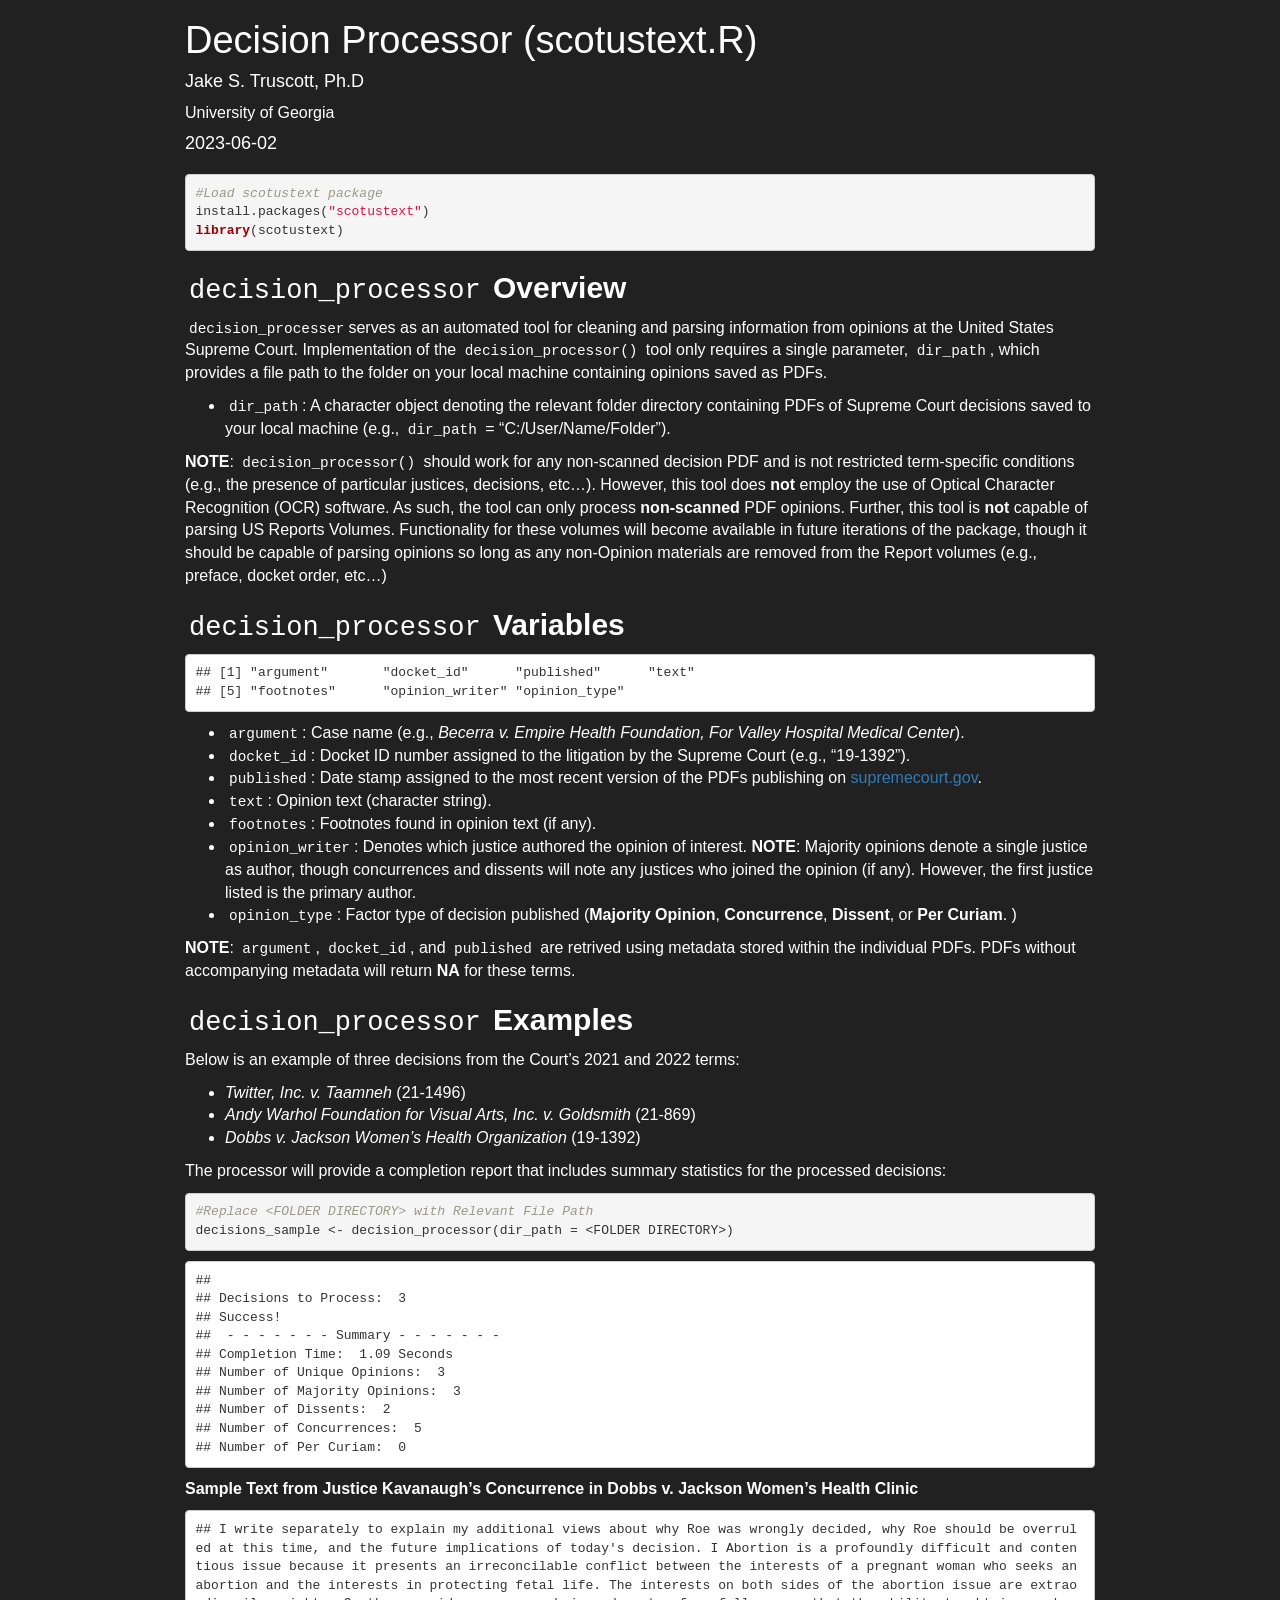
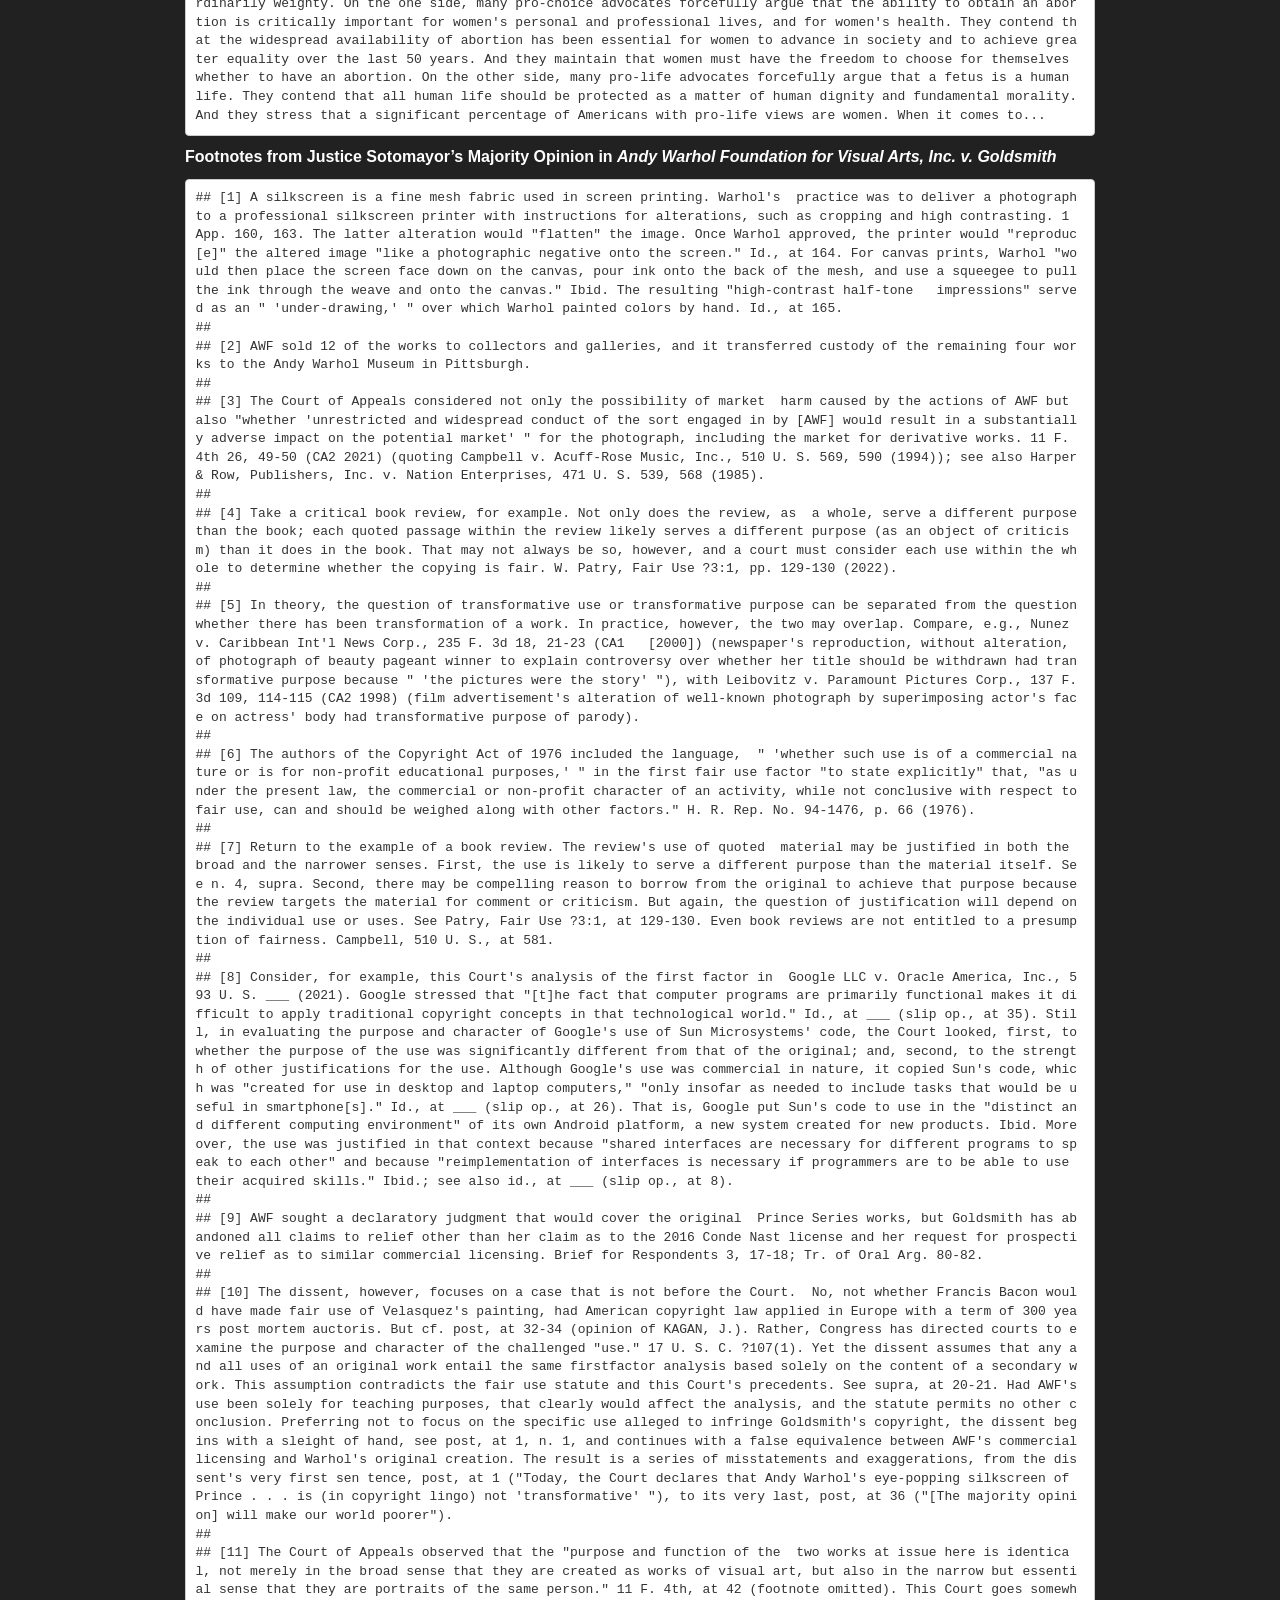
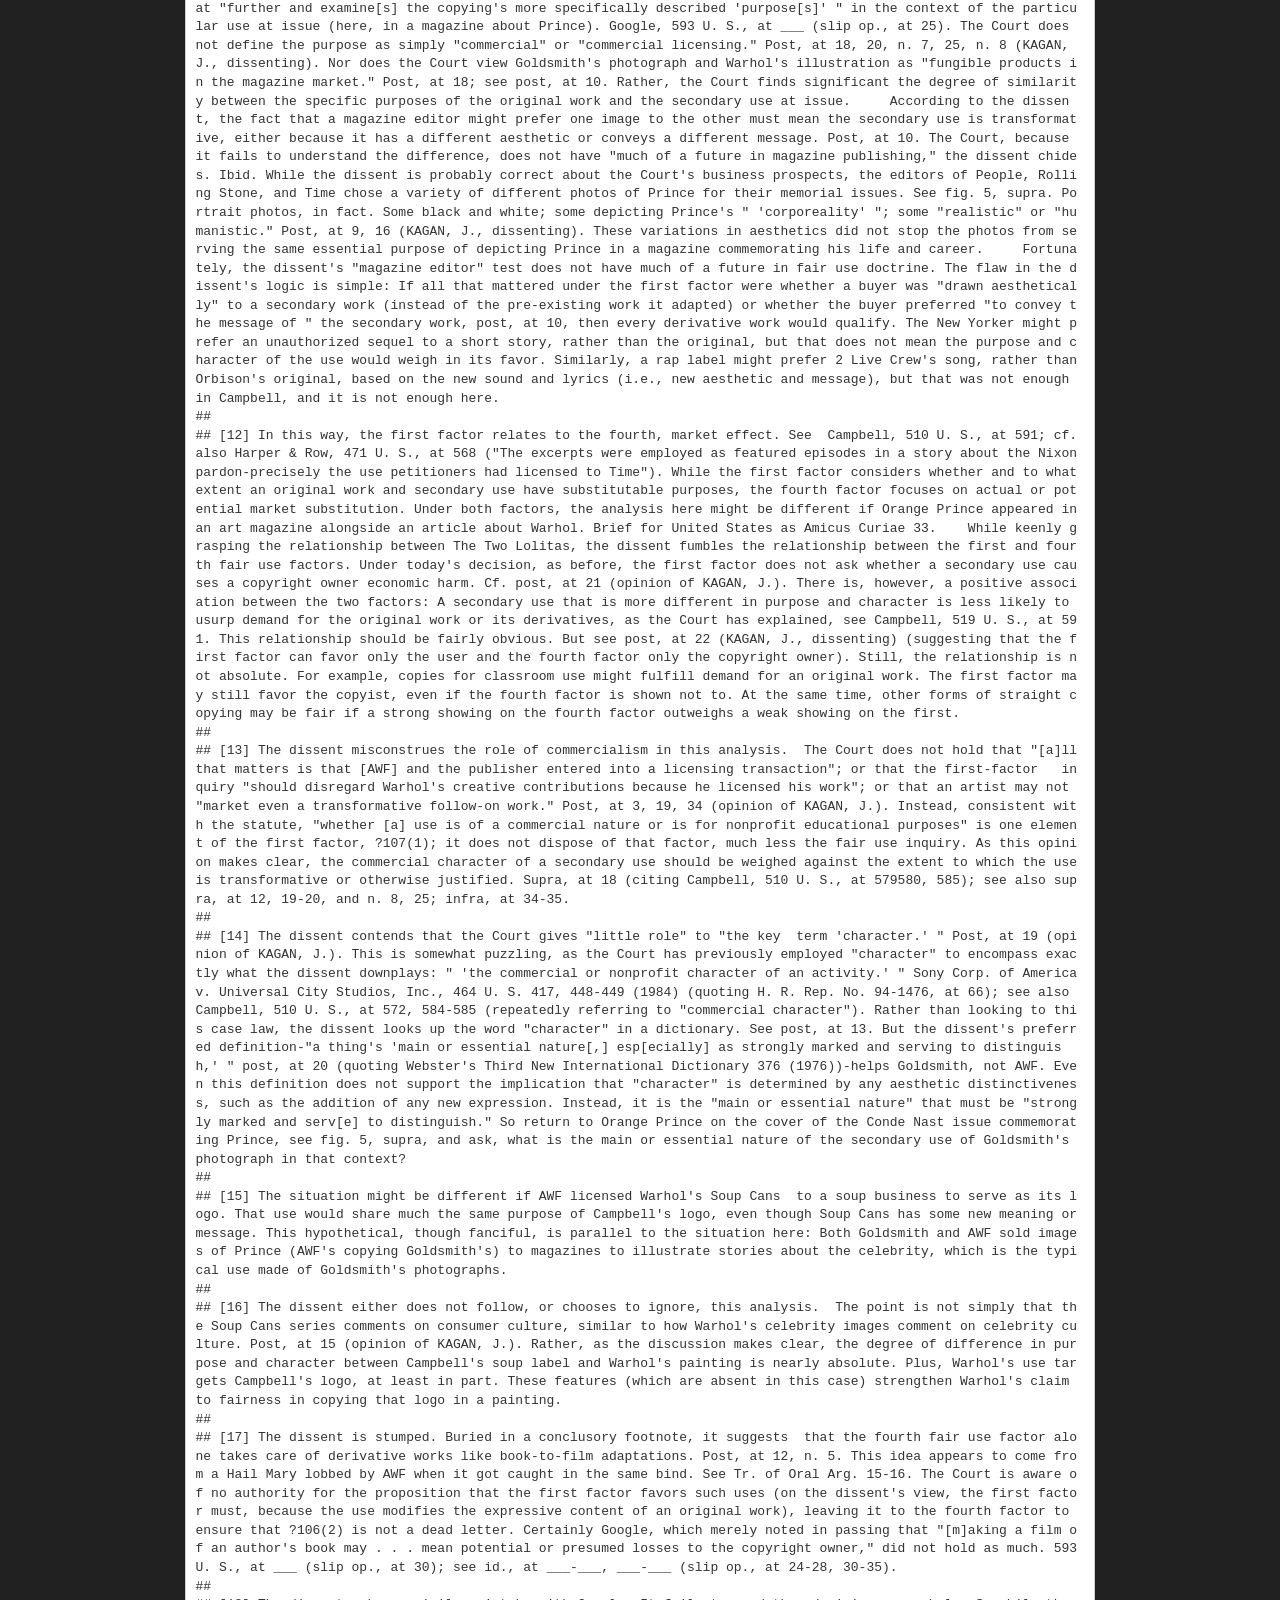
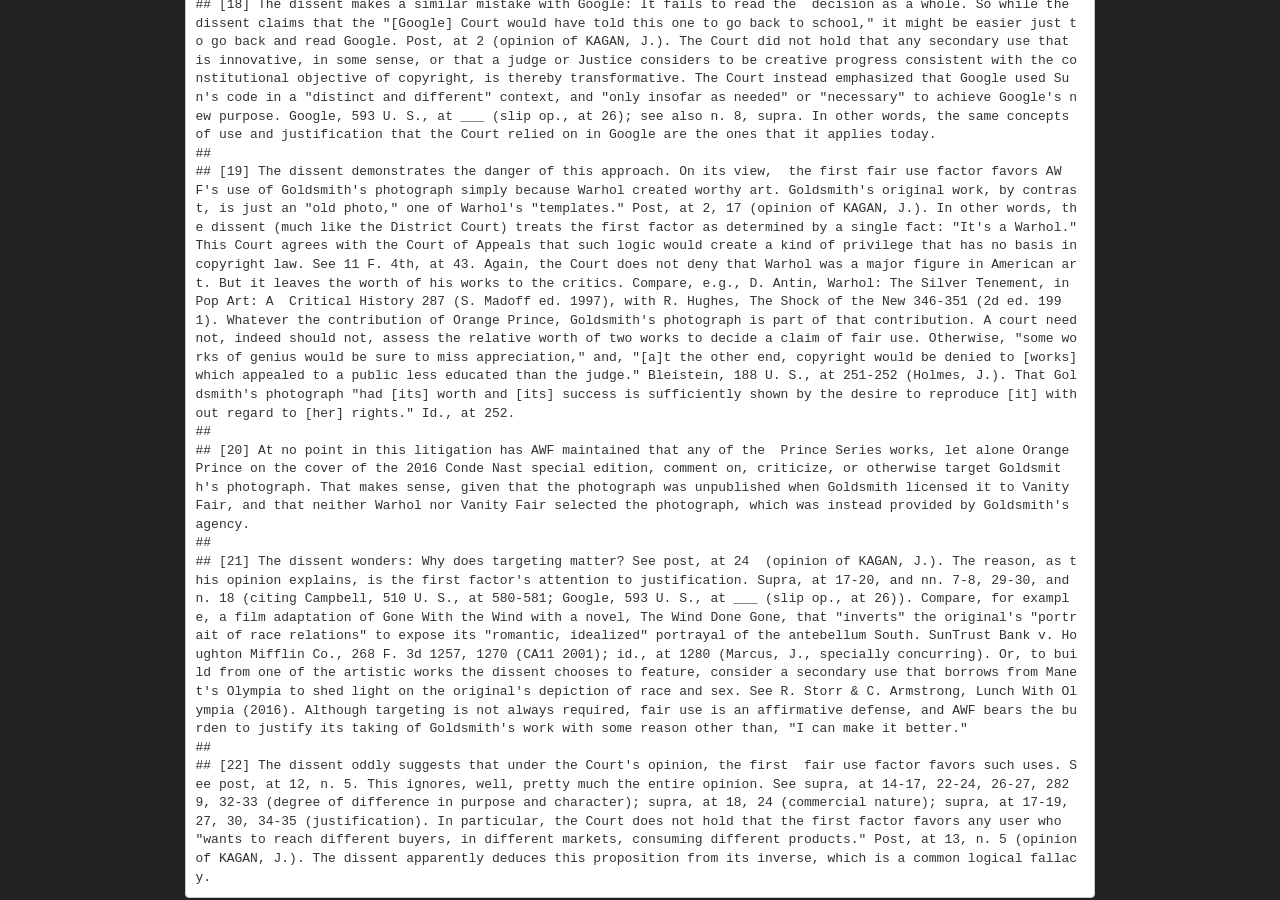
==== docs/decision_parser.html @ 19cf8288 "Updating Pages" ====
<!DOCTYPE html>

<html>

<head>

<meta charset="utf-8" />
<meta name="generator" content="pandoc" />
<meta http-equiv="X-UA-Compatible" content="IE=EDGE" />



<meta name="date" content="2023-06-02" />

<title>Decision Processor (scotustext.R)</title>

<script>// Pandoc 2.9 adds attributes on both header and div. We remove the former (to
// be compatible with the behavior of Pandoc < 2.8).
document.addEventListener('DOMContentLoaded', function(e) {
  var hs = document.querySelectorAll("div.section[class*='level'] > :first-child");
  var i, h, a;
  for (i = 0; i < hs.length; i++) {
    h = hs[i];
    if (!/^h[1-6]$/i.test(h.tagName)) continue;  // it should be a header h1-h6
    a = h.attributes;
    while (a.length > 0) h.removeAttribute(a[0].name);
  }
});
</script>
<script>/*! jQuery v3.6.0 | (c) OpenJS Foundation and other contributors | jquery.org/license */
!function(e,t){"use strict";"object"==typeof module&&"object"==typeof module.exports?module.exports=e.document?t(e,!0):function(e){if(!e.document)throw new Error("jQuery requires a window with a document");return t(e)}:t(e)}("undefined"!=typeof window?window:this,function(C,e){"use strict";var t=[],r=Object.getPrototypeOf,s=t.slice,g=t.flat?function(e){return t.flat.call(e)}:function(e){return t.concat.apply([],e)},u=t.push,i=t.indexOf,n={},o=n.toString,v=n.hasOwnProperty,a=v.toString,l=a.call(Object),y={},m=function(e){return"function"==typeof e&&"number"!=typeof e.nodeType&&"function"!=typeof e.item},x=function(e){return null!=e&&e===e.window},E=C.document,c={type:!0,src:!0,nonce:!0,noModule:!0};function b(e,t,n){var r,i,o=(n=n||E).createElement("script");if(o.text=e,t)for(r in c)(i=t[r]||t.getAttribute&&t.getAttribute(r))&&o.setAttribute(r,i);n.head.appendChild(o).parentNode.removeChild(o)}function w(e){return null==e?e+"":"object"==typeof e||"function"==typeof e?n[o.call(e)]||"object":typeof e}var f="3.6.0",S=function(e,t){return new S.fn.init(e,t)};function p(e){var t=!!e&&"length"in e&&e.length,n=w(e);return!m(e)&&!x(e)&&("array"===n||0===t||"number"==typeof t&&0<t&&t-1 in e)}S.fn=S.prototype={jquery:f,constructor:S,length:0,toArray:function(){return s.call(this)},get:function(e){return null==e?s.call(this):e<0?this[e+this.length]:this[e]},pushStack:function(e){var t=S.merge(this.constructor(),e);return t.prevObject=this,t},each:function(e){return S.each(this,e)},map:function(n){return this.pushStack(S.map(this,function(e,t){return n.call(e,t,e)}))},slice:function(){return this.pushStack(s.apply(this,arguments))},first:function(){return this.eq(0)},last:function(){return this.eq(-1)},even:function(){return this.pushStack(S.grep(this,function(e,t){return(t+1)%2}))},odd:function(){return this.pushStack(S.grep(this,function(e,t){return t%2}))},eq:function(e){var t=this.length,n=+e+(e<0?t:0);return this.pushStack(0<=n&&n<t?[this[n]]:[])},end:function(){return this.prevObject||this.constructor()},push:u,sort:t.sort,splice:t.splice},S.extend=S.fn.extend=function(){var e,t,n,r,i,o,a=arguments[0]||{},s=1,u=arguments.length,l=!1;for("boolean"==typeof a&&(l=a,a=arguments[s]||{},s++),"object"==typeof a||m(a)||(a={}),s===u&&(a=this,s--);s<u;s++)if(null!=(e=arguments[s]))for(t in e)r=e[t],"__proto__"!==t&&a!==r&&(l&&r&&(S.isPlainObject(r)||(i=Array.isArray(r)))?(n=a[t],o=i&&!Array.isArray(n)?[]:i||S.isPlainObject(n)?n:{},i=!1,a[t]=S.extend(l,o,r)):void 0!==r&&(a[t]=r));return a},S.extend({expando:"jQuery"+(f+Math.random()).replace(/\D/g,""),isReady:!0,error:function(e){throw new Error(e)},noop:function(){},isPlainObject:function(e){var t,n;return!(!e||"[object Object]"!==o.call(e))&&(!(t=r(e))||"function"==typeof(n=v.call(t,"constructor")&&t.constructor)&&a.call(n)===l)},isEmptyObject:function(e){var t;for(t in e)return!1;return!0},globalEval:function(e,t,n){b(e,{nonce:t&&t.nonce},n)},each:function(e,t){var n,r=0;if(p(e)){for(n=e.length;r<n;r++)if(!1===t.call(e[r],r,e[r]))break}else for(r in e)if(!1===t.call(e[r],r,e[r]))break;return e},makeArray:function(e,t){var n=t||[];return null!=e&&(p(Object(e))?S.merge(n,"string"==typeof e?[e]:e):u.call(n,e)),n},inArray:function(e,t,n){return null==t?-1:i.call(t,e,n)},merge:function(e,t){for(var n=+t.length,r=0,i=e.length;r<n;r++)e[i++]=t[r];return e.length=i,e},grep:function(e,t,n){for(var r=[],i=0,o=e.length,a=!n;i<o;i++)!t(e[i],i)!==a&&r.push(e[i]);return r},map:function(e,t,n){var r,i,o=0,a=[];if(p(e))for(r=e.length;o<r;o++)null!=(i=t(e[o],o,n))&&a.push(i);else for(o in e)null!=(i=t(e[o],o,n))&&a.push(i);return g(a)},guid:1,support:y}),"function"==typeof Symbol&&(S.fn[Symbol.iterator]=t[Symbol.iterator]),S.each("Boolean Number String Function Array Date RegExp Object Error Symbol".split(" "),function(e,t){n["[object "+t+"]"]=t.toLowerCase()});var d=function(n){var e,d,b,o,i,h,f,g,w,u,l,T,C,a,E,v,s,c,y,S="sizzle"+1*new Date,p=n.document,k=0,r=0,m=ue(),x=ue(),A=ue(),N=ue(),j=function(e,t){return e===t&&(l=!0),0},D={}.hasOwnProperty,t=[],q=t.pop,L=t.push,H=t.push,O=t.slice,P=function(e,t){for(var n=0,r=e.length;n<r;n++)if(e[n]===t)return n;return-1},R="checked|selected|async|autofocus|autoplay|controls|defer|disabled|hidden|ismap|loop|multiple|open|readonly|required|scoped",M="[\\x20\\t\\r\\n\\f]",I="(?:\\\\[\\da-fA-F]{1,6}"+M+"?|\\\\[^\\r\\n\\f]|[\\w-]|[^\0-\\x7f])+",W="\\["+M+"*("+I+")(?:"+M+"*([*^$|!~]?=)"+M+"*(?:'((?:\\\\.|[^\\\\'])*)'|\"((?:\\\\.|[^\\\\\"])*)\"|("+I+"))|)"+M+"*\\]",F=":("+I+")(?:\\((('((?:\\\\.|[^\\\\'])*)'|\"((?:\\\\.|[^\\\\\"])*)\")|((?:\\\\.|[^\\\\()[\\]]|"+W+")*)|.*)\\)|)",B=new RegExp(M+"+","g"),$=new RegExp("^"+M+"+|((?:^|[^\\\\])(?:\\\\.)*)"+M+"+$","g"),_=new RegExp("^"+M+"*,"+M+"*"),z=new RegExp("^"+M+"*([>+~]|"+M+")"+M+"*"),U=new RegExp(M+"|>"),X=new RegExp(F),V=new RegExp("^"+I+"$"),G={ID:new RegExp("^#("+I+")"),CLASS:new RegExp("^\\.("+I+")"),TAG:new RegExp("^("+I+"|[*])"),ATTR:new RegExp("^"+W),PSEUDO:new RegExp("^"+F),CHILD:new RegExp("^:(only|first|last|nth|nth-last)-(child|of-type)(?:\\("+M+"*(even|odd|(([+-]|)(\\d*)n|)"+M+"*(?:([+-]|)"+M+"*(\\d+)|))"+M+"*\\)|)","i"),bool:new RegExp("^(?:"+R+")$","i"),needsContext:new RegExp("^"+M+"*[>+~]|:(even|odd|eq|gt|lt|nth|first|last)(?:\\("+M+"*((?:-\\d)?\\d*)"+M+"*\\)|)(?=[^-]|$)","i")},Y=/HTML$/i,Q=/^(?:input|select|textarea|button)$/i,J=/^h\d$/i,K=/^[^{]+\{\s*\[native \w/,Z=/^(?:#([\w-]+)|(\w+)|\.([\w-]+))$/,ee=/[+~]/,te=new RegExp("\\\\[\\da-fA-F]{1,6}"+M+"?|\\\\([^\\r\\n\\f])","g"),ne=function(e,t){var n="0x"+e.slice(1)-65536;return t||(n<0?String.fromCharCode(n+65536):String.fromCharCode(n>>10|55296,1023&n|56320))},re=/([\0-\x1f\x7f]|^-?\d)|^-$|[^\0-\x1f\x7f-\uFFFF\w-]/g,ie=function(e,t){return t?"\0"===e?"\ufffd":e.slice(0,-1)+"\\"+e.charCodeAt(e.length-1).toString(16)+" ":"\\"+e},oe=function(){T()},ae=be(function(e){return!0===e.disabled&&"fieldset"===e.nodeName.toLowerCase()},{dir:"parentNode",next:"legend"});try{H.apply(t=O.call(p.childNodes),p.childNodes),t[p.childNodes.length].nodeType}catch(e){H={apply:t.length?function(e,t){L.apply(e,O.call(t))}:function(e,t){var n=e.length,r=0;while(e[n++]=t[r++]);e.length=n-1}}}function se(t,e,n,r){var i,o,a,s,u,l,c,f=e&&e.ownerDocument,p=e?e.nodeType:9;if(n=n||[],"string"!=typeof t||!t||1!==p&&9!==p&&11!==p)return n;if(!r&&(T(e),e=e||C,E)){if(11!==p&&(u=Z.exec(t)))if(i=u[1]){if(9===p){if(!(a=e.getElementById(i)))return n;if(a.id===i)return n.push(a),n}else if(f&&(a=f.getElementById(i))&&y(e,a)&&a.id===i)return n.push(a),n}else{if(u[2])return H.apply(n,e.getElementsByTagName(t)),n;if((i=u[3])&&d.getElementsByClassName&&e.getElementsByClassName)return H.apply(n,e.getElementsByClassName(i)),n}if(d.qsa&&!N[t+" "]&&(!v||!v.test(t))&&(1!==p||"object"!==e.nodeName.toLowerCase())){if(c=t,f=e,1===p&&(U.test(t)||z.test(t))){(f=ee.test(t)&&ye(e.parentNode)||e)===e&&d.scope||((s=e.getAttribute("id"))?s=s.replace(re,ie):e.setAttribute("id",s=S)),o=(l=h(t)).length;while(o--)l[o]=(s?"#"+s:":scope")+" "+xe(l[o]);c=l.join(",")}try{return H.apply(n,f.querySelectorAll(c)),n}catch(e){N(t,!0)}finally{s===S&&e.removeAttribute("id")}}}return g(t.replace($,"$1"),e,n,r)}function ue(){var r=[];return function e(t,n){return r.push(t+" ")>b.cacheLength&&delete e[r.shift()],e[t+" "]=n}}function le(e){return e[S]=!0,e}function ce(e){var t=C.createElement("fieldset");try{return!!e(t)}catch(e){return!1}finally{t.parentNode&&t.parentNode.removeChild(t),t=null}}function fe(e,t){var n=e.split("|"),r=n.length;while(r--)b.attrHandle[n[r]]=t}function pe(e,t){var n=t&&e,r=n&&1===e.nodeType&&1===t.nodeType&&e.sourceIndex-t.sourceIndex;if(r)return r;if(n)while(n=n.nextSibling)if(n===t)return-1;return e?1:-1}function de(t){return function(e){return"input"===e.nodeName.toLowerCase()&&e.type===t}}function he(n){return function(e){var t=e.nodeName.toLowerCase();return("input"===t||"button"===t)&&e.type===n}}function ge(t){return function(e){return"form"in e?e.parentNode&&!1===e.disabled?"label"in e?"label"in e.parentNode?e.parentNode.disabled===t:e.disabled===t:e.isDisabled===t||e.isDisabled!==!t&&ae(e)===t:e.disabled===t:"label"in e&&e.disabled===t}}function ve(a){return le(function(o){return o=+o,le(function(e,t){var n,r=a([],e.length,o),i=r.length;while(i--)e[n=r[i]]&&(e[n]=!(t[n]=e[n]))})})}function ye(e){return e&&"undefined"!=typeof e.getElementsByTagName&&e}for(e in d=se.support={},i=se.isXML=function(e){var t=e&&e.namespaceURI,n=e&&(e.ownerDocument||e).documentElement;return!Y.test(t||n&&n.nodeName||"HTML")},T=se.setDocument=function(e){var t,n,r=e?e.ownerDocument||e:p;return r!=C&&9===r.nodeType&&r.documentElement&&(a=(C=r).documentElement,E=!i(C),p!=C&&(n=C.defaultView)&&n.top!==n&&(n.addEventListener?n.addEventListener("unload",oe,!1):n.attachEvent&&n.attachEvent("onunload",oe)),d.scope=ce(function(e){return a.appendChild(e).appendChild(C.createElement("div")),"undefined"!=typeof e.querySelectorAll&&!e.querySelectorAll(":scope fieldset div").length}),d.attributes=ce(function(e){return e.className="i",!e.getAttribute("className")}),d.getElementsByTagName=ce(function(e){return e.appendChild(C.createComment("")),!e.getElementsByTagName("*").length}),d.getElementsByClassName=K.test(C.getElementsByClassName),d.getById=ce(function(e){return a.appendChild(e).id=S,!C.getElementsByName||!C.getElementsByName(S).length}),d.getById?(b.filter.ID=function(e){var t=e.replace(te,ne);return function(e){return e.getAttribute("id")===t}},b.find.ID=function(e,t){if("undefined"!=typeof t.getElementById&&E){var n=t.getElementById(e);return n?[n]:[]}}):(b.filter.ID=function(e){var n=e.replace(te,ne);return function(e){var t="undefined"!=typeof e.getAttributeNode&&e.getAttributeNode("id");return t&&t.value===n}},b.find.ID=function(e,t){if("undefined"!=typeof t.getElementById&&E){var n,r,i,o=t.getElementById(e);if(o){if((n=o.getAttributeNode("id"))&&n.value===e)return[o];i=t.getElementsByName(e),r=0;while(o=i[r++])if((n=o.getAttributeNode("id"))&&n.value===e)return[o]}return[]}}),b.find.TAG=d.getElementsByTagName?function(e,t){return"undefined"!=typeof t.getElementsByTagName?t.getElementsByTagName(e):d.qsa?t.querySelectorAll(e):void 0}:function(e,t){var n,r=[],i=0,o=t.getElementsByTagName(e);if("*"===e){while(n=o[i++])1===n.nodeType&&r.push(n);return r}return o},b.find.CLASS=d.getElementsByClassName&&function(e,t){if("undefined"!=typeof t.getElementsByClassName&&E)return t.getElementsByClassName(e)},s=[],v=[],(d.qsa=K.test(C.querySelectorAll))&&(ce(function(e){var t;a.appendChild(e).innerHTML="<a id='"+S+"'></a><select id='"+S+"-\r\\' msallowcapture=''><option selected=''></option></select>",e.querySelectorAll("[msallowcapture^='']").length&&v.push("[*^$]="+M+"*(?:''|\"\")"),e.querySelectorAll("[selected]").length||v.push("\\["+M+"*(?:value|"+R+")"),e.querySelectorAll("[id~="+S+"-]").length||v.push("~="),(t=C.createElement("input")).setAttribute("name",""),e.appendChild(t),e.querySelectorAll("[name='']").length||v.push("\\["+M+"*name"+M+"*="+M+"*(?:''|\"\")"),e.querySelectorAll(":checked").length||v.push(":checked"),e.querySelectorAll("a#"+S+"+*").length||v.push(".#.+[+~]"),e.querySelectorAll("\\\f"),v.push("[\\r\\n\\f]")}),ce(function(e){e.innerHTML="<a href='' disabled='disabled'></a><select disabled='disabled'><option/></select>";var t=C.createElement("input");t.setAttribute("type","hidden"),e.appendChild(t).setAttribute("name","D"),e.querySelectorAll("[name=d]").length&&v.push("name"+M+"*[*^$|!~]?="),2!==e.querySelectorAll(":enabled").length&&v.push(":enabled",":disabled"),a.appendChild(e).disabled=!0,2!==e.querySelectorAll(":disabled").length&&v.push(":enabled",":disabled"),e.querySelectorAll("*,:x"),v.push(",.*:")})),(d.matchesSelector=K.test(c=a.matches||a.webkitMatchesSelector||a.mozMatchesSelector||a.oMatchesSelector||a.msMatchesSelector))&&ce(function(e){d.disconnectedMatch=c.call(e,"*"),c.call(e,"[s!='']:x"),s.push("!=",F)}),v=v.length&&new RegExp(v.join("|")),s=s.length&&new RegExp(s.join("|")),t=K.test(a.compareDocumentPosition),y=t||K.test(a.contains)?function(e,t){var n=9===e.nodeType?e.documentElement:e,r=t&&t.parentNode;return e===r||!(!r||1!==r.nodeType||!(n.contains?n.contains(r):e.compareDocumentPosition&&16&e.compareDocumentPosition(r)))}:function(e,t){if(t)while(t=t.parentNode)if(t===e)return!0;return!1},j=t?function(e,t){if(e===t)return l=!0,0;var n=!e.compareDocumentPosition-!t.compareDocumentPosition;return n||(1&(n=(e.ownerDocument||e)==(t.ownerDocument||t)?e.compareDocumentPosition(t):1)||!d.sortDetached&&t.compareDocumentPosition(e)===n?e==C||e.ownerDocument==p&&y(p,e)?-1:t==C||t.ownerDocument==p&&y(p,t)?1:u?P(u,e)-P(u,t):0:4&n?-1:1)}:function(e,t){if(e===t)return l=!0,0;var n,r=0,i=e.parentNode,o=t.parentNode,a=[e],s=[t];if(!i||!o)return e==C?-1:t==C?1:i?-1:o?1:u?P(u,e)-P(u,t):0;if(i===o)return pe(e,t);n=e;while(n=n.parentNode)a.unshift(n);n=t;while(n=n.parentNode)s.unshift(n);while(a[r]===s[r])r++;return r?pe(a[r],s[r]):a[r]==p?-1:s[r]==p?1:0}),C},se.matches=function(e,t){return se(e,null,null,t)},se.matchesSelector=function(e,t){if(T(e),d.matchesSelector&&E&&!N[t+" "]&&(!s||!s.test(t))&&(!v||!v.test(t)))try{var n=c.call(e,t);if(n||d.disconnectedMatch||e.document&&11!==e.document.nodeType)return n}catch(e){N(t,!0)}return 0<se(t,C,null,[e]).length},se.contains=function(e,t){return(e.ownerDocument||e)!=C&&T(e),y(e,t)},se.attr=function(e,t){(e.ownerDocument||e)!=C&&T(e);var n=b.attrHandle[t.toLowerCase()],r=n&&D.call(b.attrHandle,t.toLowerCase())?n(e,t,!E):void 0;return void 0!==r?r:d.attributes||!E?e.getAttribute(t):(r=e.getAttributeNode(t))&&r.specified?r.value:null},se.escape=function(e){return(e+"").replace(re,ie)},se.error=function(e){throw new Error("Syntax error, unrecognized expression: "+e)},se.uniqueSort=function(e){var t,n=[],r=0,i=0;if(l=!d.detectDuplicates,u=!d.sortStable&&e.slice(0),e.sort(j),l){while(t=e[i++])t===e[i]&&(r=n.push(i));while(r--)e.splice(n[r],1)}return u=null,e},o=se.getText=function(e){var t,n="",r=0,i=e.nodeType;if(i){if(1===i||9===i||11===i){if("string"==typeof e.textContent)return e.textContent;for(e=e.firstChild;e;e=e.nextSibling)n+=o(e)}else if(3===i||4===i)return e.nodeValue}else while(t=e[r++])n+=o(t);return n},(b=se.selectors={cacheLength:50,createPseudo:le,match:G,attrHandle:{},find:{},relative:{">":{dir:"parentNode",first:!0}," ":{dir:"parentNode"},"+":{dir:"previousSibling",first:!0},"~":{dir:"previousSibling"}},preFilter:{ATTR:function(e){return e[1]=e[1].replace(te,ne),e[3]=(e[3]||e[4]||e[5]||"").replace(te,ne),"~="===e[2]&&(e[3]=" "+e[3]+" "),e.slice(0,4)},CHILD:function(e){return e[1]=e[1].toLowerCase(),"nth"===e[1].slice(0,3)?(e[3]||se.error(e[0]),e[4]=+(e[4]?e[5]+(e[6]||1):2*("even"===e[3]||"odd"===e[3])),e[5]=+(e[7]+e[8]||"odd"===e[3])):e[3]&&se.error(e[0]),e},PSEUDO:function(e){var t,n=!e[6]&&e[2];return G.CHILD.test(e[0])?null:(e[3]?e[2]=e[4]||e[5]||"":n&&X.test(n)&&(t=h(n,!0))&&(t=n.indexOf(")",n.length-t)-n.length)&&(e[0]=e[0].slice(0,t),e[2]=n.slice(0,t)),e.slice(0,3))}},filter:{TAG:function(e){var t=e.replace(te,ne).toLowerCase();return"*"===e?function(){return!0}:function(e){return e.nodeName&&e.nodeName.toLowerCase()===t}},CLASS:function(e){var t=m[e+" "];return t||(t=new RegExp("(^|"+M+")"+e+"("+M+"|$)"))&&m(e,function(e){return t.test("string"==typeof e.className&&e.className||"undefined"!=typeof e.getAttribute&&e.getAttribute("class")||"")})},ATTR:function(n,r,i){return function(e){var t=se.attr(e,n);return null==t?"!="===r:!r||(t+="","="===r?t===i:"!="===r?t!==i:"^="===r?i&&0===t.indexOf(i):"*="===r?i&&-1<t.indexOf(i):"$="===r?i&&t.slice(-i.length)===i:"~="===r?-1<(" "+t.replace(B," ")+" ").indexOf(i):"|="===r&&(t===i||t.slice(0,i.length+1)===i+"-"))}},CHILD:function(h,e,t,g,v){var y="nth"!==h.slice(0,3),m="last"!==h.slice(-4),x="of-type"===e;return 1===g&&0===v?function(e){return!!e.parentNode}:function(e,t,n){var r,i,o,a,s,u,l=y!==m?"nextSibling":"previousSibling",c=e.parentNode,f=x&&e.nodeName.toLowerCase(),p=!n&&!x,d=!1;if(c){if(y){while(l){a=e;while(a=a[l])if(x?a.nodeName.toLowerCase()===f:1===a.nodeType)return!1;u=l="only"===h&&!u&&"nextSibling"}return!0}if(u=[m?c.firstChild:c.lastChild],m&&p){d=(s=(r=(i=(o=(a=c)[S]||(a[S]={}))[a.uniqueID]||(o[a.uniqueID]={}))[h]||[])[0]===k&&r[1])&&r[2],a=s&&c.childNodes[s];while(a=++s&&a&&a[l]||(d=s=0)||u.pop())if(1===a.nodeType&&++d&&a===e){i[h]=[k,s,d];break}}else if(p&&(d=s=(r=(i=(o=(a=e)[S]||(a[S]={}))[a.uniqueID]||(o[a.uniqueID]={}))[h]||[])[0]===k&&r[1]),!1===d)while(a=++s&&a&&a[l]||(d=s=0)||u.pop())if((x?a.nodeName.toLowerCase()===f:1===a.nodeType)&&++d&&(p&&((i=(o=a[S]||(a[S]={}))[a.uniqueID]||(o[a.uniqueID]={}))[h]=[k,d]),a===e))break;return(d-=v)===g||d%g==0&&0<=d/g}}},PSEUDO:function(e,o){var t,a=b.pseudos[e]||b.setFilters[e.toLowerCase()]||se.error("unsupported pseudo: "+e);return a[S]?a(o):1<a.length?(t=[e,e,"",o],b.setFilters.hasOwnProperty(e.toLowerCase())?le(function(e,t){var n,r=a(e,o),i=r.length;while(i--)e[n=P(e,r[i])]=!(t[n]=r[i])}):function(e){return a(e,0,t)}):a}},pseudos:{not:le(function(e){var r=[],i=[],s=f(e.replace($,"$1"));return s[S]?le(function(e,t,n,r){var i,o=s(e,null,r,[]),a=e.length;while(a--)(i=o[a])&&(e[a]=!(t[a]=i))}):function(e,t,n){return r[0]=e,s(r,null,n,i),r[0]=null,!i.pop()}}),has:le(function(t){return function(e){return 0<se(t,e).length}}),contains:le(function(t){return t=t.replace(te,ne),function(e){return-1<(e.textContent||o(e)).indexOf(t)}}),lang:le(function(n){return V.test(n||"")||se.error("unsupported lang: "+n),n=n.replace(te,ne).toLowerCase(),function(e){var t;do{if(t=E?e.lang:e.getAttribute("xml:lang")||e.getAttribute("lang"))return(t=t.toLowerCase())===n||0===t.indexOf(n+"-")}while((e=e.parentNode)&&1===e.nodeType);return!1}}),target:function(e){var t=n.location&&n.location.hash;return t&&t.slice(1)===e.id},root:function(e){return e===a},focus:function(e){return e===C.activeElement&&(!C.hasFocus||C.hasFocus())&&!!(e.type||e.href||~e.tabIndex)},enabled:ge(!1),disabled:ge(!0),checked:function(e){var t=e.nodeName.toLowerCase();return"input"===t&&!!e.checked||"option"===t&&!!e.selected},selected:function(e){return e.parentNode&&e.parentNode.selectedIndex,!0===e.selected},empty:function(e){for(e=e.firstChild;e;e=e.nextSibling)if(e.nodeType<6)return!1;return!0},parent:function(e){return!b.pseudos.empty(e)},header:function(e){return J.test(e.nodeName)},input:function(e){return Q.test(e.nodeName)},button:function(e){var t=e.nodeName.toLowerCase();return"input"===t&&"button"===e.type||"button"===t},text:function(e){var t;return"input"===e.nodeName.toLowerCase()&&"text"===e.type&&(null==(t=e.getAttribute("type"))||"text"===t.toLowerCase())},first:ve(function(){return[0]}),last:ve(function(e,t){return[t-1]}),eq:ve(function(e,t,n){return[n<0?n+t:n]}),even:ve(function(e,t){for(var n=0;n<t;n+=2)e.push(n);return e}),odd:ve(function(e,t){for(var n=1;n<t;n+=2)e.push(n);return e}),lt:ve(function(e,t,n){for(var r=n<0?n+t:t<n?t:n;0<=--r;)e.push(r);return e}),gt:ve(function(e,t,n){for(var r=n<0?n+t:n;++r<t;)e.push(r);return e})}}).pseudos.nth=b.pseudos.eq,{radio:!0,checkbox:!0,file:!0,password:!0,image:!0})b.pseudos[e]=de(e);for(e in{submit:!0,reset:!0})b.pseudos[e]=he(e);function me(){}function xe(e){for(var t=0,n=e.length,r="";t<n;t++)r+=e[t].value;return r}function be(s,e,t){var u=e.dir,l=e.next,c=l||u,f=t&&"parentNode"===c,p=r++;return e.first?function(e,t,n){while(e=e[u])if(1===e.nodeType||f)return s(e,t,n);return!1}:function(e,t,n){var r,i,o,a=[k,p];if(n){while(e=e[u])if((1===e.nodeType||f)&&s(e,t,n))return!0}else while(e=e[u])if(1===e.nodeType||f)if(i=(o=e[S]||(e[S]={}))[e.uniqueID]||(o[e.uniqueID]={}),l&&l===e.nodeName.toLowerCase())e=e[u]||e;else{if((r=i[c])&&r[0]===k&&r[1]===p)return a[2]=r[2];if((i[c]=a)[2]=s(e,t,n))return!0}return!1}}function we(i){return 1<i.length?function(e,t,n){var r=i.length;while(r--)if(!i[r](e,t,n))return!1;return!0}:i[0]}function Te(e,t,n,r,i){for(var o,a=[],s=0,u=e.length,l=null!=t;s<u;s++)(o=e[s])&&(n&&!n(o,r,i)||(a.push(o),l&&t.push(s)));return a}function Ce(d,h,g,v,y,e){return v&&!v[S]&&(v=Ce(v)),y&&!y[S]&&(y=Ce(y,e)),le(function(e,t,n,r){var i,o,a,s=[],u=[],l=t.length,c=e||function(e,t,n){for(var r=0,i=t.length;r<i;r++)se(e,t[r],n);return n}(h||"*",n.nodeType?[n]:n,[]),f=!d||!e&&h?c:Te(c,s,d,n,r),p=g?y||(e?d:l||v)?[]:t:f;if(g&&g(f,p,n,r),v){i=Te(p,u),v(i,[],n,r),o=i.length;while(o--)(a=i[o])&&(p[u[o]]=!(f[u[o]]=a))}if(e){if(y||d){if(y){i=[],o=p.length;while(o--)(a=p[o])&&i.push(f[o]=a);y(null,p=[],i,r)}o=p.length;while(o--)(a=p[o])&&-1<(i=y?P(e,a):s[o])&&(e[i]=!(t[i]=a))}}else p=Te(p===t?p.splice(l,p.length):p),y?y(null,t,p,r):H.apply(t,p)})}function Ee(e){for(var i,t,n,r=e.length,o=b.relative[e[0].type],a=o||b.relative[" "],s=o?1:0,u=be(function(e){return e===i},a,!0),l=be(function(e){return-1<P(i,e)},a,!0),c=[function(e,t,n){var r=!o&&(n||t!==w)||((i=t).nodeType?u(e,t,n):l(e,t,n));return i=null,r}];s<r;s++)if(t=b.relative[e[s].type])c=[be(we(c),t)];else{if((t=b.filter[e[s].type].apply(null,e[s].matches))[S]){for(n=++s;n<r;n++)if(b.relative[e[n].type])break;return Ce(1<s&&we(c),1<s&&xe(e.slice(0,s-1).concat({value:" "===e[s-2].type?"*":""})).replace($,"$1"),t,s<n&&Ee(e.slice(s,n)),n<r&&Ee(e=e.slice(n)),n<r&&xe(e))}c.push(t)}return we(c)}return me.prototype=b.filters=b.pseudos,b.setFilters=new me,h=se.tokenize=function(e,t){var n,r,i,o,a,s,u,l=x[e+" "];if(l)return t?0:l.slice(0);a=e,s=[],u=b.preFilter;while(a){for(o in n&&!(r=_.exec(a))||(r&&(a=a.slice(r[0].length)||a),s.push(i=[])),n=!1,(r=z.exec(a))&&(n=r.shift(),i.push({value:n,type:r[0].replace($," ")}),a=a.slice(n.length)),b.filter)!(r=G[o].exec(a))||u[o]&&!(r=u[o](r))||(n=r.shift(),i.push({value:n,type:o,matches:r}),a=a.slice(n.length));if(!n)break}return t?a.length:a?se.error(e):x(e,s).slice(0)},f=se.compile=function(e,t){var n,v,y,m,x,r,i=[],o=[],a=A[e+" "];if(!a){t||(t=h(e)),n=t.length;while(n--)(a=Ee(t[n]))[S]?i.push(a):o.push(a);(a=A(e,(v=o,m=0<(y=i).length,x=0<v.length,r=function(e,t,n,r,i){var o,a,s,u=0,l="0",c=e&&[],f=[],p=w,d=e||x&&b.find.TAG("*",i),h=k+=null==p?1:Math.random()||.1,g=d.length;for(i&&(w=t==C||t||i);l!==g&&null!=(o=d[l]);l++){if(x&&o){a=0,t||o.ownerDocument==C||(T(o),n=!E);while(s=v[a++])if(s(o,t||C,n)){r.push(o);break}i&&(k=h)}m&&((o=!s&&o)&&u--,e&&c.push(o))}if(u+=l,m&&l!==u){a=0;while(s=y[a++])s(c,f,t,n);if(e){if(0<u)while(l--)c[l]||f[l]||(f[l]=q.call(r));f=Te(f)}H.apply(r,f),i&&!e&&0<f.length&&1<u+y.length&&se.uniqueSort(r)}return i&&(k=h,w=p),c},m?le(r):r))).selector=e}return a},g=se.select=function(e,t,n,r){var i,o,a,s,u,l="function"==typeof e&&e,c=!r&&h(e=l.selector||e);if(n=n||[],1===c.length){if(2<(o=c[0]=c[0].slice(0)).length&&"ID"===(a=o[0]).type&&9===t.nodeType&&E&&b.relative[o[1].type]){if(!(t=(b.find.ID(a.matches[0].replace(te,ne),t)||[])[0]))return n;l&&(t=t.parentNode),e=e.slice(o.shift().value.length)}i=G.needsContext.test(e)?0:o.length;while(i--){if(a=o[i],b.relative[s=a.type])break;if((u=b.find[s])&&(r=u(a.matches[0].replace(te,ne),ee.test(o[0].type)&&ye(t.parentNode)||t))){if(o.splice(i,1),!(e=r.length&&xe(o)))return H.apply(n,r),n;break}}}return(l||f(e,c))(r,t,!E,n,!t||ee.test(e)&&ye(t.parentNode)||t),n},d.sortStable=S.split("").sort(j).join("")===S,d.detectDuplicates=!!l,T(),d.sortDetached=ce(function(e){return 1&e.compareDocumentPosition(C.createElement("fieldset"))}),ce(function(e){return e.innerHTML="<a href='#'></a>","#"===e.firstChild.getAttribute("href")})||fe("type|href|height|width",function(e,t,n){if(!n)return e.getAttribute(t,"type"===t.toLowerCase()?1:2)}),d.attributes&&ce(function(e){return e.innerHTML="<input/>",e.firstChild.setAttribute("value",""),""===e.firstChild.getAttribute("value")})||fe("value",function(e,t,n){if(!n&&"input"===e.nodeName.toLowerCase())return e.defaultValue}),ce(function(e){return null==e.getAttribute("disabled")})||fe(R,function(e,t,n){var r;if(!n)return!0===e[t]?t.toLowerCase():(r=e.getAttributeNode(t))&&r.specified?r.value:null}),se}(C);S.find=d,S.expr=d.selectors,S.expr[":"]=S.expr.pseudos,S.uniqueSort=S.unique=d.uniqueSort,S.text=d.getText,S.isXMLDoc=d.isXML,S.contains=d.contains,S.escapeSelector=d.escape;var h=function(e,t,n){var r=[],i=void 0!==n;while((e=e[t])&&9!==e.nodeType)if(1===e.nodeType){if(i&&S(e).is(n))break;r.push(e)}return r},T=function(e,t){for(var n=[];e;e=e.nextSibling)1===e.nodeType&&e!==t&&n.push(e);return n},k=S.expr.match.needsContext;function A(e,t){return e.nodeName&&e.nodeName.toLowerCase()===t.toLowerCase()}var N=/^<([a-z][^\/\0>:\x20\t\r\n\f]*)[\x20\t\r\n\f]*\/?>(?:<\/\1>|)$/i;function j(e,n,r){return m(n)?S.grep(e,function(e,t){return!!n.call(e,t,e)!==r}):n.nodeType?S.grep(e,function(e){return e===n!==r}):"string"!=typeof n?S.grep(e,function(e){return-1<i.call(n,e)!==r}):S.filter(n,e,r)}S.filter=function(e,t,n){var r=t[0];return n&&(e=":not("+e+")"),1===t.length&&1===r.nodeType?S.find.matchesSelector(r,e)?[r]:[]:S.find.matches(e,S.grep(t,function(e){return 1===e.nodeType}))},S.fn.extend({find:function(e){var t,n,r=this.length,i=this;if("string"!=typeof e)return this.pushStack(S(e).filter(function(){for(t=0;t<r;t++)if(S.contains(i[t],this))return!0}));for(n=this.pushStack([]),t=0;t<r;t++)S.find(e,i[t],n);return 1<r?S.uniqueSort(n):n},filter:function(e){return this.pushStack(j(this,e||[],!1))},not:function(e){return this.pushStack(j(this,e||[],!0))},is:function(e){return!!j(this,"string"==typeof e&&k.test(e)?S(e):e||[],!1).length}});var D,q=/^(?:\s*(<[\w\W]+>)[^>]*|#([\w-]+))$/;(S.fn.init=function(e,t,n){var r,i;if(!e)return this;if(n=n||D,"string"==typeof e){if(!(r="<"===e[0]&&">"===e[e.length-1]&&3<=e.length?[null,e,null]:q.exec(e))||!r[1]&&t)return!t||t.jquery?(t||n).find(e):this.constructor(t).find(e);if(r[1]){if(t=t instanceof S?t[0]:t,S.merge(this,S.parseHTML(r[1],t&&t.nodeType?t.ownerDocument||t:E,!0)),N.test(r[1])&&S.isPlainObject(t))for(r in t)m(this[r])?this[r](t[r]):this.attr(r,t[r]);return this}return(i=E.getElementById(r[2]))&&(this[0]=i,this.length=1),this}return e.nodeType?(this[0]=e,this.length=1,this):m(e)?void 0!==n.ready?n.ready(e):e(S):S.makeArray(e,this)}).prototype=S.fn,D=S(E);var L=/^(?:parents|prev(?:Until|All))/,H={children:!0,contents:!0,next:!0,prev:!0};function O(e,t){while((e=e[t])&&1!==e.nodeType);return e}S.fn.extend({has:function(e){var t=S(e,this),n=t.length;return this.filter(function(){for(var e=0;e<n;e++)if(S.contains(this,t[e]))return!0})},closest:function(e,t){var n,r=0,i=this.length,o=[],a="string"!=typeof e&&S(e);if(!k.test(e))for(;r<i;r++)for(n=this[r];n&&n!==t;n=n.parentNode)if(n.nodeType<11&&(a?-1<a.index(n):1===n.nodeType&&S.find.matchesSelector(n,e))){o.push(n);break}return this.pushStack(1<o.length?S.uniqueSort(o):o)},index:function(e){return e?"string"==typeof e?i.call(S(e),this[0]):i.call(this,e.jquery?e[0]:e):this[0]&&this[0].parentNode?this.first().prevAll().length:-1},add:function(e,t){return this.pushStack(S.uniqueSort(S.merge(this.get(),S(e,t))))},addBack:function(e){return this.add(null==e?this.prevObject:this.prevObject.filter(e))}}),S.each({parent:function(e){var t=e.parentNode;return t&&11!==t.nodeType?t:null},parents:function(e){return h(e,"parentNode")},parentsUntil:function(e,t,n){return h(e,"parentNode",n)},next:function(e){return O(e,"nextSibling")},prev:function(e){return O(e,"previousSibling")},nextAll:function(e){return h(e,"nextSibling")},prevAll:function(e){return h(e,"previousSibling")},nextUntil:function(e,t,n){return h(e,"nextSibling",n)},prevUntil:function(e,t,n){return h(e,"previousSibling",n)},siblings:function(e){return T((e.parentNode||{}).firstChild,e)},children:function(e){return T(e.firstChild)},contents:function(e){return null!=e.contentDocument&&r(e.contentDocument)?e.contentDocument:(A(e,"template")&&(e=e.content||e),S.merge([],e.childNodes))}},function(r,i){S.fn[r]=function(e,t){var n=S.map(this,i,e);return"Until"!==r.slice(-5)&&(t=e),t&&"string"==typeof t&&(n=S.filter(t,n)),1<this.length&&(H[r]||S.uniqueSort(n),L.test(r)&&n.reverse()),this.pushStack(n)}});var P=/[^\x20\t\r\n\f]+/g;function R(e){return e}function M(e){throw e}function I(e,t,n,r){var i;try{e&&m(i=e.promise)?i.call(e).done(t).fail(n):e&&m(i=e.then)?i.call(e,t,n):t.apply(void 0,[e].slice(r))}catch(e){n.apply(void 0,[e])}}S.Callbacks=function(r){var e,n;r="string"==typeof r?(e=r,n={},S.each(e.match(P)||[],function(e,t){n[t]=!0}),n):S.extend({},r);var i,t,o,a,s=[],u=[],l=-1,c=function(){for(a=a||r.once,o=i=!0;u.length;l=-1){t=u.shift();while(++l<s.length)!1===s[l].apply(t[0],t[1])&&r.stopOnFalse&&(l=s.length,t=!1)}r.memory||(t=!1),i=!1,a&&(s=t?[]:"")},f={add:function(){return s&&(t&&!i&&(l=s.length-1,u.push(t)),function n(e){S.each(e,function(e,t){m(t)?r.unique&&f.has(t)||s.push(t):t&&t.length&&"string"!==w(t)&&n(t)})}(arguments),t&&!i&&c()),this},remove:function(){return S.each(arguments,function(e,t){var n;while(-1<(n=S.inArray(t,s,n)))s.splice(n,1),n<=l&&l--}),this},has:function(e){return e?-1<S.inArray(e,s):0<s.length},empty:function(){return s&&(s=[]),this},disable:function(){return a=u=[],s=t="",this},disabled:function(){return!s},lock:function(){return a=u=[],t||i||(s=t=""),this},locked:function(){return!!a},fireWith:function(e,t){return a||(t=[e,(t=t||[]).slice?t.slice():t],u.push(t),i||c()),this},fire:function(){return f.fireWith(this,arguments),this},fired:function(){return!!o}};return f},S.extend({Deferred:function(e){var o=[["notify","progress",S.Callbacks("memory"),S.Callbacks("memory"),2],["resolve","done",S.Callbacks("once memory"),S.Callbacks("once memory"),0,"resolved"],["reject","fail",S.Callbacks("once memory"),S.Callbacks("once memory"),1,"rejected"]],i="pending",a={state:function(){return i},always:function(){return s.done(arguments).fail(arguments),this},"catch":function(e){return a.then(null,e)},pipe:function(){var i=arguments;return S.Deferred(function(r){S.each(o,function(e,t){var n=m(i[t[4]])&&i[t[4]];s[t[1]](function(){var e=n&&n.apply(this,arguments);e&&m(e.promise)?e.promise().progress(r.notify).done(r.resolve).fail(r.reject):r[t[0]+"With"](this,n?[e]:arguments)})}),i=null}).promise()},then:function(t,n,r){var u=0;function l(i,o,a,s){return function(){var n=this,r=arguments,e=function(){var e,t;if(!(i<u)){if((e=a.apply(n,r))===o.promise())throw new TypeError("Thenable self-resolution");t=e&&("object"==typeof e||"function"==typeof e)&&e.then,m(t)?s?t.call(e,l(u,o,R,s),l(u,o,M,s)):(u++,t.call(e,l(u,o,R,s),l(u,o,M,s),l(u,o,R,o.notifyWith))):(a!==R&&(n=void 0,r=[e]),(s||o.resolveWith)(n,r))}},t=s?e:function(){try{e()}catch(e){S.Deferred.exceptionHook&&S.Deferred.exceptionHook(e,t.stackTrace),u<=i+1&&(a!==M&&(n=void 0,r=[e]),o.rejectWith(n,r))}};i?t():(S.Deferred.getStackHook&&(t.stackTrace=S.Deferred.getStackHook()),C.setTimeout(t))}}return S.Deferred(function(e){o[0][3].add(l(0,e,m(r)?r:R,e.notifyWith)),o[1][3].add(l(0,e,m(t)?t:R)),o[2][3].add(l(0,e,m(n)?n:M))}).promise()},promise:function(e){return null!=e?S.extend(e,a):a}},s={};return S.each(o,function(e,t){var n=t[2],r=t[5];a[t[1]]=n.add,r&&n.add(function(){i=r},o[3-e][2].disable,o[3-e][3].disable,o[0][2].lock,o[0][3].lock),n.add(t[3].fire),s[t[0]]=function(){return s[t[0]+"With"](this===s?void 0:this,arguments),this},s[t[0]+"With"]=n.fireWith}),a.promise(s),e&&e.call(s,s),s},when:function(e){var n=arguments.length,t=n,r=Array(t),i=s.call(arguments),o=S.Deferred(),a=function(t){return function(e){r[t]=this,i[t]=1<arguments.length?s.call(arguments):e,--n||o.resolveWith(r,i)}};if(n<=1&&(I(e,o.done(a(t)).resolve,o.reject,!n),"pending"===o.state()||m(i[t]&&i[t].then)))return o.then();while(t--)I(i[t],a(t),o.reject);return o.promise()}});var W=/^(Eval|Internal|Range|Reference|Syntax|Type|URI)Error$/;S.Deferred.exceptionHook=function(e,t){C.console&&C.console.warn&&e&&W.test(e.name)&&C.console.warn("jQuery.Deferred exception: "+e.message,e.stack,t)},S.readyException=function(e){C.setTimeout(function(){throw e})};var F=S.Deferred();function B(){E.removeEventListener("DOMContentLoaded",B),C.removeEventListener("load",B),S.ready()}S.fn.ready=function(e){return F.then(e)["catch"](function(e){S.readyException(e)}),this},S.extend({isReady:!1,readyWait:1,ready:function(e){(!0===e?--S.readyWait:S.isReady)||(S.isReady=!0)!==e&&0<--S.readyWait||F.resolveWith(E,[S])}}),S.ready.then=F.then,"complete"===E.readyState||"loading"!==E.readyState&&!E.documentElement.doScroll?C.setTimeout(S.ready):(E.addEventListener("DOMContentLoaded",B),C.addEventListener("load",B));var $=function(e,t,n,r,i,o,a){var s=0,u=e.length,l=null==n;if("object"===w(n))for(s in i=!0,n)$(e,t,s,n[s],!0,o,a);else if(void 0!==r&&(i=!0,m(r)||(a=!0),l&&(a?(t.call(e,r),t=null):(l=t,t=function(e,t,n){return l.call(S(e),n)})),t))for(;s<u;s++)t(e[s],n,a?r:r.call(e[s],s,t(e[s],n)));return i?e:l?t.call(e):u?t(e[0],n):o},_=/^-ms-/,z=/-([a-z])/g;function U(e,t){return t.toUpperCase()}function X(e){return e.replace(_,"ms-").replace(z,U)}var V=function(e){return 1===e.nodeType||9===e.nodeType||!+e.nodeType};function G(){this.expando=S.expando+G.uid++}G.uid=1,G.prototype={cache:function(e){var t=e[this.expando];return t||(t={},V(e)&&(e.nodeType?e[this.expando]=t:Object.defineProperty(e,this.expando,{value:t,configurable:!0}))),t},set:function(e,t,n){var r,i=this.cache(e);if("string"==typeof t)i[X(t)]=n;else for(r in t)i[X(r)]=t[r];return i},get:function(e,t){return void 0===t?this.cache(e):e[this.expando]&&e[this.expando][X(t)]},access:function(e,t,n){return void 0===t||t&&"string"==typeof t&&void 0===n?this.get(e,t):(this.set(e,t,n),void 0!==n?n:t)},remove:function(e,t){var n,r=e[this.expando];if(void 0!==r){if(void 0!==t){n=(t=Array.isArray(t)?t.map(X):(t=X(t))in r?[t]:t.match(P)||[]).length;while(n--)delete r[t[n]]}(void 0===t||S.isEmptyObject(r))&&(e.nodeType?e[this.expando]=void 0:delete e[this.expando])}},hasData:function(e){var t=e[this.expando];return void 0!==t&&!S.isEmptyObject(t)}};var Y=new G,Q=new G,J=/^(?:\{[\w\W]*\}|\[[\w\W]*\])$/,K=/[A-Z]/g;function Z(e,t,n){var r,i;if(void 0===n&&1===e.nodeType)if(r="data-"+t.replace(K,"-$&").toLowerCase(),"string"==typeof(n=e.getAttribute(r))){try{n="true"===(i=n)||"false"!==i&&("null"===i?null:i===+i+""?+i:J.test(i)?JSON.parse(i):i)}catch(e){}Q.set(e,t,n)}else n=void 0;return n}S.extend({hasData:function(e){return Q.hasData(e)||Y.hasData(e)},data:function(e,t,n){return Q.access(e,t,n)},removeData:function(e,t){Q.remove(e,t)},_data:function(e,t,n){return Y.access(e,t,n)},_removeData:function(e,t){Y.remove(e,t)}}),S.fn.extend({data:function(n,e){var t,r,i,o=this[0],a=o&&o.attributes;if(void 0===n){if(this.length&&(i=Q.get(o),1===o.nodeType&&!Y.get(o,"hasDataAttrs"))){t=a.length;while(t--)a[t]&&0===(r=a[t].name).indexOf("data-")&&(r=X(r.slice(5)),Z(o,r,i[r]));Y.set(o,"hasDataAttrs",!0)}return i}return"object"==typeof n?this.each(function(){Q.set(this,n)}):$(this,function(e){var t;if(o&&void 0===e)return void 0!==(t=Q.get(o,n))?t:void 0!==(t=Z(o,n))?t:void 0;this.each(function(){Q.set(this,n,e)})},null,e,1<arguments.length,null,!0)},removeData:function(e){return this.each(function(){Q.remove(this,e)})}}),S.extend({queue:function(e,t,n){var r;if(e)return t=(t||"fx")+"queue",r=Y.get(e,t),n&&(!r||Array.isArray(n)?r=Y.access(e,t,S.makeArray(n)):r.push(n)),r||[]},dequeue:function(e,t){t=t||"fx";var n=S.queue(e,t),r=n.length,i=n.shift(),o=S._queueHooks(e,t);"inprogress"===i&&(i=n.shift(),r--),i&&("fx"===t&&n.unshift("inprogress"),delete o.stop,i.call(e,function(){S.dequeue(e,t)},o)),!r&&o&&o.empty.fire()},_queueHooks:function(e,t){var n=t+"queueHooks";return Y.get(e,n)||Y.access(e,n,{empty:S.Callbacks("once memory").add(function(){Y.remove(e,[t+"queue",n])})})}}),S.fn.extend({queue:function(t,n){var e=2;return"string"!=typeof t&&(n=t,t="fx",e--),arguments.length<e?S.queue(this[0],t):void 0===n?this:this.each(function(){var e=S.queue(this,t,n);S._queueHooks(this,t),"fx"===t&&"inprogress"!==e[0]&&S.dequeue(this,t)})},dequeue:function(e){return this.each(function(){S.dequeue(this,e)})},clearQueue:function(e){return this.queue(e||"fx",[])},promise:function(e,t){var n,r=1,i=S.Deferred(),o=this,a=this.length,s=function(){--r||i.resolveWith(o,[o])};"string"!=typeof e&&(t=e,e=void 0),e=e||"fx";while(a--)(n=Y.get(o[a],e+"queueHooks"))&&n.empty&&(r++,n.empty.add(s));return s(),i.promise(t)}});var ee=/[+-]?(?:\d*\.|)\d+(?:[eE][+-]?\d+|)/.source,te=new RegExp("^(?:([+-])=|)("+ee+")([a-z%]*)$","i"),ne=["Top","Right","Bottom","Left"],re=E.documentElement,ie=function(e){return S.contains(e.ownerDocument,e)},oe={composed:!0};re.getRootNode&&(ie=function(e){return S.contains(e.ownerDocument,e)||e.getRootNode(oe)===e.ownerDocument});var ae=function(e,t){return"none"===(e=t||e).style.display||""===e.style.display&&ie(e)&&"none"===S.css(e,"display")};function se(e,t,n,r){var i,o,a=20,s=r?function(){return r.cur()}:function(){return S.css(e,t,"")},u=s(),l=n&&n[3]||(S.cssNumber[t]?"":"px"),c=e.nodeType&&(S.cssNumber[t]||"px"!==l&&+u)&&te.exec(S.css(e,t));if(c&&c[3]!==l){u/=2,l=l||c[3],c=+u||1;while(a--)S.style(e,t,c+l),(1-o)*(1-(o=s()/u||.5))<=0&&(a=0),c/=o;c*=2,S.style(e,t,c+l),n=n||[]}return n&&(c=+c||+u||0,i=n[1]?c+(n[1]+1)*n[2]:+n[2],r&&(r.unit=l,r.start=c,r.end=i)),i}var ue={};function le(e,t){for(var n,r,i,o,a,s,u,l=[],c=0,f=e.length;c<f;c++)(r=e[c]).style&&(n=r.style.display,t?("none"===n&&(l[c]=Y.get(r,"display")||null,l[c]||(r.style.display="")),""===r.style.display&&ae(r)&&(l[c]=(u=a=o=void 0,a=(i=r).ownerDocument,s=i.nodeName,(u=ue[s])||(o=a.body.appendChild(a.createElement(s)),u=S.css(o,"display"),o.parentNode.removeChild(o),"none"===u&&(u="block"),ue[s]=u)))):"none"!==n&&(l[c]="none",Y.set(r,"display",n)));for(c=0;c<f;c++)null!=l[c]&&(e[c].style.display=l[c]);return e}S.fn.extend({show:function(){return le(this,!0)},hide:function(){return le(this)},toggle:function(e){return"boolean"==typeof e?e?this.show():this.hide():this.each(function(){ae(this)?S(this).show():S(this).hide()})}});var ce,fe,pe=/^(?:checkbox|radio)$/i,de=/<([a-z][^\/\0>\x20\t\r\n\f]*)/i,he=/^$|^module$|\/(?:java|ecma)script/i;ce=E.createDocumentFragment().appendChild(E.createElement("div")),(fe=E.createElement("input")).setAttribute("type","radio"),fe.setAttribute("checked","checked"),fe.setAttribute("name","t"),ce.appendChild(fe),y.checkClone=ce.cloneNode(!0).cloneNode(!0).lastChild.checked,ce.innerHTML="<textarea>x</textarea>",y.noCloneChecked=!!ce.cloneNode(!0).lastChild.defaultValue,ce.innerHTML="<option></option>",y.option=!!ce.lastChild;var ge={thead:[1,"<table>","</table>"],col:[2,"<table><colgroup>","</colgroup></table>"],tr:[2,"<table><tbody>","</tbody></table>"],td:[3,"<table><tbody><tr>","</tr></tbody></table>"],_default:[0,"",""]};function ve(e,t){var n;return n="undefined"!=typeof e.getElementsByTagName?e.getElementsByTagName(t||"*"):"undefined"!=typeof e.querySelectorAll?e.querySelectorAll(t||"*"):[],void 0===t||t&&A(e,t)?S.merge([e],n):n}function ye(e,t){for(var n=0,r=e.length;n<r;n++)Y.set(e[n],"globalEval",!t||Y.get(t[n],"globalEval"))}ge.tbody=ge.tfoot=ge.colgroup=ge.caption=ge.thead,ge.th=ge.td,y.option||(ge.optgroup=ge.option=[1,"<select multiple='multiple'>","</select>"]);var me=/<|&#?\w+;/;function xe(e,t,n,r,i){for(var o,a,s,u,l,c,f=t.createDocumentFragment(),p=[],d=0,h=e.length;d<h;d++)if((o=e[d])||0===o)if("object"===w(o))S.merge(p,o.nodeType?[o]:o);else if(me.test(o)){a=a||f.appendChild(t.createElement("div")),s=(de.exec(o)||["",""])[1].toLowerCase(),u=ge[s]||ge._default,a.innerHTML=u[1]+S.htmlPrefilter(o)+u[2],c=u[0];while(c--)a=a.lastChild;S.merge(p,a.childNodes),(a=f.firstChild).textContent=""}else p.push(t.createTextNode(o));f.textContent="",d=0;while(o=p[d++])if(r&&-1<S.inArray(o,r))i&&i.push(o);else if(l=ie(o),a=ve(f.appendChild(o),"script"),l&&ye(a),n){c=0;while(o=a[c++])he.test(o.type||"")&&n.push(o)}return f}var be=/^([^.]*)(?:\.(.+)|)/;function we(){return!0}function Te(){return!1}function Ce(e,t){return e===function(){try{return E.activeElement}catch(e){}}()==("focus"===t)}function Ee(e,t,n,r,i,o){var a,s;if("object"==typeof t){for(s in"string"!=typeof n&&(r=r||n,n=void 0),t)Ee(e,s,n,r,t[s],o);return e}if(null==r&&null==i?(i=n,r=n=void 0):null==i&&("string"==typeof n?(i=r,r=void 0):(i=r,r=n,n=void 0)),!1===i)i=Te;else if(!i)return e;return 1===o&&(a=i,(i=function(e){return S().off(e),a.apply(this,arguments)}).guid=a.guid||(a.guid=S.guid++)),e.each(function(){S.event.add(this,t,i,r,n)})}function Se(e,i,o){o?(Y.set(e,i,!1),S.event.add(e,i,{namespace:!1,handler:function(e){var t,n,r=Y.get(this,i);if(1&e.isTrigger&&this[i]){if(r.length)(S.event.special[i]||{}).delegateType&&e.stopPropagation();else if(r=s.call(arguments),Y.set(this,i,r),t=o(this,i),this[i](),r!==(n=Y.get(this,i))||t?Y.set(this,i,!1):n={},r!==n)return e.stopImmediatePropagation(),e.preventDefault(),n&&n.value}else r.length&&(Y.set(this,i,{value:S.event.trigger(S.extend(r[0],S.Event.prototype),r.slice(1),this)}),e.stopImmediatePropagation())}})):void 0===Y.get(e,i)&&S.event.add(e,i,we)}S.event={global:{},add:function(t,e,n,r,i){var o,a,s,u,l,c,f,p,d,h,g,v=Y.get(t);if(V(t)){n.handler&&(n=(o=n).handler,i=o.selector),i&&S.find.matchesSelector(re,i),n.guid||(n.guid=S.guid++),(u=v.events)||(u=v.events=Object.create(null)),(a=v.handle)||(a=v.handle=function(e){return"undefined"!=typeof S&&S.event.triggered!==e.type?S.event.dispatch.apply(t,arguments):void 0}),l=(e=(e||"").match(P)||[""]).length;while(l--)d=g=(s=be.exec(e[l])||[])[1],h=(s[2]||"").split(".").sort(),d&&(f=S.event.special[d]||{},d=(i?f.delegateType:f.bindType)||d,f=S.event.special[d]||{},c=S.extend({type:d,origType:g,data:r,handler:n,guid:n.guid,selector:i,needsContext:i&&S.expr.match.needsContext.test(i),namespace:h.join(".")},o),(p=u[d])||((p=u[d]=[]).delegateCount=0,f.setup&&!1!==f.setup.call(t,r,h,a)||t.addEventListener&&t.addEventListener(d,a)),f.add&&(f.add.call(t,c),c.handler.guid||(c.handler.guid=n.guid)),i?p.splice(p.delegateCount++,0,c):p.push(c),S.event.global[d]=!0)}},remove:function(e,t,n,r,i){var o,a,s,u,l,c,f,p,d,h,g,v=Y.hasData(e)&&Y.get(e);if(v&&(u=v.events)){l=(t=(t||"").match(P)||[""]).length;while(l--)if(d=g=(s=be.exec(t[l])||[])[1],h=(s[2]||"").split(".").sort(),d){f=S.event.special[d]||{},p=u[d=(r?f.delegateType:f.bindType)||d]||[],s=s[2]&&new RegExp("(^|\\.)"+h.join("\\.(?:.*\\.|)")+"(\\.|$)"),a=o=p.length;while(o--)c=p[o],!i&&g!==c.origType||n&&n.guid!==c.guid||s&&!s.test(c.namespace)||r&&r!==c.selector&&("**"!==r||!c.selector)||(p.splice(o,1),c.selector&&p.delegateCount--,f.remove&&f.remove.call(e,c));a&&!p.length&&(f.teardown&&!1!==f.teardown.call(e,h,v.handle)||S.removeEvent(e,d,v.handle),delete u[d])}else for(d in u)S.event.remove(e,d+t[l],n,r,!0);S.isEmptyObject(u)&&Y.remove(e,"handle events")}},dispatch:function(e){var t,n,r,i,o,a,s=new Array(arguments.length),u=S.event.fix(e),l=(Y.get(this,"events")||Object.create(null))[u.type]||[],c=S.event.special[u.type]||{};for(s[0]=u,t=1;t<arguments.length;t++)s[t]=arguments[t];if(u.delegateTarget=this,!c.preDispatch||!1!==c.preDispatch.call(this,u)){a=S.event.handlers.call(this,u,l),t=0;while((i=a[t++])&&!u.isPropagationStopped()){u.currentTarget=i.elem,n=0;while((o=i.handlers[n++])&&!u.isImmediatePropagationStopped())u.rnamespace&&!1!==o.namespace&&!u.rnamespace.test(o.namespace)||(u.handleObj=o,u.data=o.data,void 0!==(r=((S.event.special[o.origType]||{}).handle||o.handler).apply(i.elem,s))&&!1===(u.result=r)&&(u.preventDefault(),u.stopPropagation()))}return c.postDispatch&&c.postDispatch.call(this,u),u.result}},handlers:function(e,t){var n,r,i,o,a,s=[],u=t.delegateCount,l=e.target;if(u&&l.nodeType&&!("click"===e.type&&1<=e.button))for(;l!==this;l=l.parentNode||this)if(1===l.nodeType&&("click"!==e.type||!0!==l.disabled)){for(o=[],a={},n=0;n<u;n++)void 0===a[i=(r=t[n]).selector+" "]&&(a[i]=r.needsContext?-1<S(i,this).index(l):S.find(i,this,null,[l]).length),a[i]&&o.push(r);o.length&&s.push({elem:l,handlers:o})}return l=this,u<t.length&&s.push({elem:l,handlers:t.slice(u)}),s},addProp:function(t,e){Object.defineProperty(S.Event.prototype,t,{enumerable:!0,configurable:!0,get:m(e)?function(){if(this.originalEvent)return e(this.originalEvent)}:function(){if(this.originalEvent)return this.originalEvent[t]},set:function(e){Object.defineProperty(this,t,{enumerable:!0,configurable:!0,writable:!0,value:e})}})},fix:function(e){return e[S.expando]?e:new S.Event(e)},special:{load:{noBubble:!0},click:{setup:function(e){var t=this||e;return pe.test(t.type)&&t.click&&A(t,"input")&&Se(t,"click",we),!1},trigger:function(e){var t=this||e;return pe.test(t.type)&&t.click&&A(t,"input")&&Se(t,"click"),!0},_default:function(e){var t=e.target;return pe.test(t.type)&&t.click&&A(t,"input")&&Y.get(t,"click")||A(t,"a")}},beforeunload:{postDispatch:function(e){void 0!==e.result&&e.originalEvent&&(e.originalEvent.returnValue=e.result)}}}},S.removeEvent=function(e,t,n){e.removeEventListener&&e.removeEventListener(t,n)},S.Event=function(e,t){if(!(this instanceof S.Event))return new S.Event(e,t);e&&e.type?(this.originalEvent=e,this.type=e.type,this.isDefaultPrevented=e.defaultPrevented||void 0===e.defaultPrevented&&!1===e.returnValue?we:Te,this.target=e.target&&3===e.target.nodeType?e.target.parentNode:e.target,this.currentTarget=e.currentTarget,this.relatedTarget=e.relatedTarget):this.type=e,t&&S.extend(this,t),this.timeStamp=e&&e.timeStamp||Date.now(),this[S.expando]=!0},S.Event.prototype={constructor:S.Event,isDefaultPrevented:Te,isPropagationStopped:Te,isImmediatePropagationStopped:Te,isSimulated:!1,preventDefault:function(){var e=this.originalEvent;this.isDefaultPrevented=we,e&&!this.isSimulated&&e.preventDefault()},stopPropagation:function(){var e=this.originalEvent;this.isPropagationStopped=we,e&&!this.isSimulated&&e.stopPropagation()},stopImmediatePropagation:function(){var e=this.originalEvent;this.isImmediatePropagationStopped=we,e&&!this.isSimulated&&e.stopImmediatePropagation(),this.stopPropagation()}},S.each({altKey:!0,bubbles:!0,cancelable:!0,changedTouches:!0,ctrlKey:!0,detail:!0,eventPhase:!0,metaKey:!0,pageX:!0,pageY:!0,shiftKey:!0,view:!0,"char":!0,code:!0,charCode:!0,key:!0,keyCode:!0,button:!0,buttons:!0,clientX:!0,clientY:!0,offsetX:!0,offsetY:!0,pointerId:!0,pointerType:!0,screenX:!0,screenY:!0,targetTouches:!0,toElement:!0,touches:!0,which:!0},S.event.addProp),S.each({focus:"focusin",blur:"focusout"},function(e,t){S.event.special[e]={setup:function(){return Se(this,e,Ce),!1},trigger:function(){return Se(this,e),!0},_default:function(){return!0},delegateType:t}}),S.each({mouseenter:"mouseover",mouseleave:"mouseout",pointerenter:"pointerover",pointerleave:"pointerout"},function(e,i){S.event.special[e]={delegateType:i,bindType:i,handle:function(e){var t,n=e.relatedTarget,r=e.handleObj;return n&&(n===this||S.contains(this,n))||(e.type=r.origType,t=r.handler.apply(this,arguments),e.type=i),t}}}),S.fn.extend({on:function(e,t,n,r){return Ee(this,e,t,n,r)},one:function(e,t,n,r){return Ee(this,e,t,n,r,1)},off:function(e,t,n){var r,i;if(e&&e.preventDefault&&e.handleObj)return r=e.handleObj,S(e.delegateTarget).off(r.namespace?r.origType+"."+r.namespace:r.origType,r.selector,r.handler),this;if("object"==typeof e){for(i in e)this.off(i,t,e[i]);return this}return!1!==t&&"function"!=typeof t||(n=t,t=void 0),!1===n&&(n=Te),this.each(function(){S.event.remove(this,e,n,t)})}});var ke=/<script|<style|<link/i,Ae=/checked\s*(?:[^=]|=\s*.checked.)/i,Ne=/^\s*<!(?:\[CDATA\[|--)|(?:\]\]|--)>\s*$/g;function je(e,t){return A(e,"table")&&A(11!==t.nodeType?t:t.firstChild,"tr")&&S(e).children("tbody")[0]||e}function De(e){return e.type=(null!==e.getAttribute("type"))+"/"+e.type,e}function qe(e){return"true/"===(e.type||"").slice(0,5)?e.type=e.type.slice(5):e.removeAttribute("type"),e}function Le(e,t){var n,r,i,o,a,s;if(1===t.nodeType){if(Y.hasData(e)&&(s=Y.get(e).events))for(i in Y.remove(t,"handle events"),s)for(n=0,r=s[i].length;n<r;n++)S.event.add(t,i,s[i][n]);Q.hasData(e)&&(o=Q.access(e),a=S.extend({},o),Q.set(t,a))}}function He(n,r,i,o){r=g(r);var e,t,a,s,u,l,c=0,f=n.length,p=f-1,d=r[0],h=m(d);if(h||1<f&&"string"==typeof d&&!y.checkClone&&Ae.test(d))return n.each(function(e){var t=n.eq(e);h&&(r[0]=d.call(this,e,t.html())),He(t,r,i,o)});if(f&&(t=(e=xe(r,n[0].ownerDocument,!1,n,o)).firstChild,1===e.childNodes.length&&(e=t),t||o)){for(s=(a=S.map(ve(e,"script"),De)).length;c<f;c++)u=e,c!==p&&(u=S.clone(u,!0,!0),s&&S.merge(a,ve(u,"script"))),i.call(n[c],u,c);if(s)for(l=a[a.length-1].ownerDocument,S.map(a,qe),c=0;c<s;c++)u=a[c],he.test(u.type||"")&&!Y.access(u,"globalEval")&&S.contains(l,u)&&(u.src&&"module"!==(u.type||"").toLowerCase()?S._evalUrl&&!u.noModule&&S._evalUrl(u.src,{nonce:u.nonce||u.getAttribute("nonce")},l):b(u.textContent.replace(Ne,""),u,l))}return n}function Oe(e,t,n){for(var r,i=t?S.filter(t,e):e,o=0;null!=(r=i[o]);o++)n||1!==r.nodeType||S.cleanData(ve(r)),r.parentNode&&(n&&ie(r)&&ye(ve(r,"script")),r.parentNode.removeChild(r));return e}S.extend({htmlPrefilter:function(e){return e},clone:function(e,t,n){var r,i,o,a,s,u,l,c=e.cloneNode(!0),f=ie(e);if(!(y.noCloneChecked||1!==e.nodeType&&11!==e.nodeType||S.isXMLDoc(e)))for(a=ve(c),r=0,i=(o=ve(e)).length;r<i;r++)s=o[r],u=a[r],void 0,"input"===(l=u.nodeName.toLowerCase())&&pe.test(s.type)?u.checked=s.checked:"input"!==l&&"textarea"!==l||(u.defaultValue=s.defaultValue);if(t)if(n)for(o=o||ve(e),a=a||ve(c),r=0,i=o.length;r<i;r++)Le(o[r],a[r]);else Le(e,c);return 0<(a=ve(c,"script")).length&&ye(a,!f&&ve(e,"script")),c},cleanData:function(e){for(var t,n,r,i=S.event.special,o=0;void 0!==(n=e[o]);o++)if(V(n)){if(t=n[Y.expando]){if(t.events)for(r in t.events)i[r]?S.event.remove(n,r):S.removeEvent(n,r,t.handle);n[Y.expando]=void 0}n[Q.expando]&&(n[Q.expando]=void 0)}}}),S.fn.extend({detach:function(e){return Oe(this,e,!0)},remove:function(e){return Oe(this,e)},text:function(e){return $(this,function(e){return void 0===e?S.text(this):this.empty().each(function(){1!==this.nodeType&&11!==this.nodeType&&9!==this.nodeType||(this.textContent=e)})},null,e,arguments.length)},append:function(){return He(this,arguments,function(e){1!==this.nodeType&&11!==this.nodeType&&9!==this.nodeType||je(this,e).appendChild(e)})},prepend:function(){return He(this,arguments,function(e){if(1===this.nodeType||11===this.nodeType||9===this.nodeType){var t=je(this,e);t.insertBefore(e,t.firstChild)}})},before:function(){return He(this,arguments,function(e){this.parentNode&&this.parentNode.insertBefore(e,this)})},after:function(){return He(this,arguments,function(e){this.parentNode&&this.parentNode.insertBefore(e,this.nextSibling)})},empty:function(){for(var e,t=0;null!=(e=this[t]);t++)1===e.nodeType&&(S.cleanData(ve(e,!1)),e.textContent="");return this},clone:function(e,t){return e=null!=e&&e,t=null==t?e:t,this.map(function(){return S.clone(this,e,t)})},html:function(e){return $(this,function(e){var t=this[0]||{},n=0,r=this.length;if(void 0===e&&1===t.nodeType)return t.innerHTML;if("string"==typeof e&&!ke.test(e)&&!ge[(de.exec(e)||["",""])[1].toLowerCase()]){e=S.htmlPrefilter(e);try{for(;n<r;n++)1===(t=this[n]||{}).nodeType&&(S.cleanData(ve(t,!1)),t.innerHTML=e);t=0}catch(e){}}t&&this.empty().append(e)},null,e,arguments.length)},replaceWith:function(){var n=[];return He(this,arguments,function(e){var t=this.parentNode;S.inArray(this,n)<0&&(S.cleanData(ve(this)),t&&t.replaceChild(e,this))},n)}}),S.each({appendTo:"append",prependTo:"prepend",insertBefore:"before",insertAfter:"after",replaceAll:"replaceWith"},function(e,a){S.fn[e]=function(e){for(var t,n=[],r=S(e),i=r.length-1,o=0;o<=i;o++)t=o===i?this:this.clone(!0),S(r[o])[a](t),u.apply(n,t.get());return this.pushStack(n)}});var Pe=new RegExp("^("+ee+")(?!px)[a-z%]+$","i"),Re=function(e){var t=e.ownerDocument.defaultView;return t&&t.opener||(t=C),t.getComputedStyle(e)},Me=function(e,t,n){var r,i,o={};for(i in t)o[i]=e.style[i],e.style[i]=t[i];for(i in r=n.call(e),t)e.style[i]=o[i];return r},Ie=new RegExp(ne.join("|"),"i");function We(e,t,n){var r,i,o,a,s=e.style;return(n=n||Re(e))&&(""!==(a=n.getPropertyValue(t)||n[t])||ie(e)||(a=S.style(e,t)),!y.pixelBoxStyles()&&Pe.test(a)&&Ie.test(t)&&(r=s.width,i=s.minWidth,o=s.maxWidth,s.minWidth=s.maxWidth=s.width=a,a=n.width,s.width=r,s.minWidth=i,s.maxWidth=o)),void 0!==a?a+"":a}function Fe(e,t){return{get:function(){if(!e())return(this.get=t).apply(this,arguments);delete this.get}}}!function(){function e(){if(l){u.style.cssText="position:absolute;left:-11111px;width:60px;margin-top:1px;padding:0;border:0",l.style.cssText="position:relative;display:block;box-sizing:border-box;overflow:scroll;margin:auto;border:1px;padding:1px;width:60%;top:1%",re.appendChild(u).appendChild(l);var e=C.getComputedStyle(l);n="1%"!==e.top,s=12===t(e.marginLeft),l.style.right="60%",o=36===t(e.right),r=36===t(e.width),l.style.position="absolute",i=12===t(l.offsetWidth/3),re.removeChild(u),l=null}}function t(e){return Math.round(parseFloat(e))}var n,r,i,o,a,s,u=E.createElement("div"),l=E.createElement("div");l.style&&(l.style.backgroundClip="content-box",l.cloneNode(!0).style.backgroundClip="",y.clearCloneStyle="content-box"===l.style.backgroundClip,S.extend(y,{boxSizingReliable:function(){return e(),r},pixelBoxStyles:function(){return e(),o},pixelPosition:function(){return e(),n},reliableMarginLeft:function(){return e(),s},scrollboxSize:function(){return e(),i},reliableTrDimensions:function(){var e,t,n,r;return null==a&&(e=E.createElement("table"),t=E.createElement("tr"),n=E.createElement("div"),e.style.cssText="position:absolute;left:-11111px;border-collapse:separate",t.style.cssText="border:1px solid",t.style.height="1px",n.style.height="9px",n.style.display="block",re.appendChild(e).appendChild(t).appendChild(n),r=C.getComputedStyle(t),a=parseInt(r.height,10)+parseInt(r.borderTopWidth,10)+parseInt(r.borderBottomWidth,10)===t.offsetHeight,re.removeChild(e)),a}}))}();var Be=["Webkit","Moz","ms"],$e=E.createElement("div").style,_e={};function ze(e){var t=S.cssProps[e]||_e[e];return t||(e in $e?e:_e[e]=function(e){var t=e[0].toUpperCase()+e.slice(1),n=Be.length;while(n--)if((e=Be[n]+t)in $e)return e}(e)||e)}var Ue=/^(none|table(?!-c[ea]).+)/,Xe=/^--/,Ve={position:"absolute",visibility:"hidden",display:"block"},Ge={letterSpacing:"0",fontWeight:"400"};function Ye(e,t,n){var r=te.exec(t);return r?Math.max(0,r[2]-(n||0))+(r[3]||"px"):t}function Qe(e,t,n,r,i,o){var a="width"===t?1:0,s=0,u=0;if(n===(r?"border":"content"))return 0;for(;a<4;a+=2)"margin"===n&&(u+=S.css(e,n+ne[a],!0,i)),r?("content"===n&&(u-=S.css(e,"padding"+ne[a],!0,i)),"margin"!==n&&(u-=S.css(e,"border"+ne[a]+"Width",!0,i))):(u+=S.css(e,"padding"+ne[a],!0,i),"padding"!==n?u+=S.css(e,"border"+ne[a]+"Width",!0,i):s+=S.css(e,"border"+ne[a]+"Width",!0,i));return!r&&0<=o&&(u+=Math.max(0,Math.ceil(e["offset"+t[0].toUpperCase()+t.slice(1)]-o-u-s-.5))||0),u}function Je(e,t,n){var r=Re(e),i=(!y.boxSizingReliable()||n)&&"border-box"===S.css(e,"boxSizing",!1,r),o=i,a=We(e,t,r),s="offset"+t[0].toUpperCase()+t.slice(1);if(Pe.test(a)){if(!n)return a;a="auto"}return(!y.boxSizingReliable()&&i||!y.reliableTrDimensions()&&A(e,"tr")||"auto"===a||!parseFloat(a)&&"inline"===S.css(e,"display",!1,r))&&e.getClientRects().length&&(i="border-box"===S.css(e,"boxSizing",!1,r),(o=s in e)&&(a=e[s])),(a=parseFloat(a)||0)+Qe(e,t,n||(i?"border":"content"),o,r,a)+"px"}function Ke(e,t,n,r,i){return new Ke.prototype.init(e,t,n,r,i)}S.extend({cssHooks:{opacity:{get:function(e,t){if(t){var n=We(e,"opacity");return""===n?"1":n}}}},cssNumber:{animationIterationCount:!0,columnCount:!0,fillOpacity:!0,flexGrow:!0,flexShrink:!0,fontWeight:!0,gridArea:!0,gridColumn:!0,gridColumnEnd:!0,gridColumnStart:!0,gridRow:!0,gridRowEnd:!0,gridRowStart:!0,lineHeight:!0,opacity:!0,order:!0,orphans:!0,widows:!0,zIndex:!0,zoom:!0},cssProps:{},style:function(e,t,n,r){if(e&&3!==e.nodeType&&8!==e.nodeType&&e.style){var i,o,a,s=X(t),u=Xe.test(t),l=e.style;if(u||(t=ze(s)),a=S.cssHooks[t]||S.cssHooks[s],void 0===n)return a&&"get"in a&&void 0!==(i=a.get(e,!1,r))?i:l[t];"string"===(o=typeof n)&&(i=te.exec(n))&&i[1]&&(n=se(e,t,i),o="number"),null!=n&&n==n&&("number"!==o||u||(n+=i&&i[3]||(S.cssNumber[s]?"":"px")),y.clearCloneStyle||""!==n||0!==t.indexOf("background")||(l[t]="inherit"),a&&"set"in a&&void 0===(n=a.set(e,n,r))||(u?l.setProperty(t,n):l[t]=n))}},css:function(e,t,n,r){var i,o,a,s=X(t);return Xe.test(t)||(t=ze(s)),(a=S.cssHooks[t]||S.cssHooks[s])&&"get"in a&&(i=a.get(e,!0,n)),void 0===i&&(i=We(e,t,r)),"normal"===i&&t in Ge&&(i=Ge[t]),""===n||n?(o=parseFloat(i),!0===n||isFinite(o)?o||0:i):i}}),S.each(["height","width"],function(e,u){S.cssHooks[u]={get:function(e,t,n){if(t)return!Ue.test(S.css(e,"display"))||e.getClientRects().length&&e.getBoundingClientRect().width?Je(e,u,n):Me(e,Ve,function(){return Je(e,u,n)})},set:function(e,t,n){var r,i=Re(e),o=!y.scrollboxSize()&&"absolute"===i.position,a=(o||n)&&"border-box"===S.css(e,"boxSizing",!1,i),s=n?Qe(e,u,n,a,i):0;return a&&o&&(s-=Math.ceil(e["offset"+u[0].toUpperCase()+u.slice(1)]-parseFloat(i[u])-Qe(e,u,"border",!1,i)-.5)),s&&(r=te.exec(t))&&"px"!==(r[3]||"px")&&(e.style[u]=t,t=S.css(e,u)),Ye(0,t,s)}}}),S.cssHooks.marginLeft=Fe(y.reliableMarginLeft,function(e,t){if(t)return(parseFloat(We(e,"marginLeft"))||e.getBoundingClientRect().left-Me(e,{marginLeft:0},function(){return e.getBoundingClientRect().left}))+"px"}),S.each({margin:"",padding:"",border:"Width"},function(i,o){S.cssHooks[i+o]={expand:function(e){for(var t=0,n={},r="string"==typeof e?e.split(" "):[e];t<4;t++)n[i+ne[t]+o]=r[t]||r[t-2]||r[0];return n}},"margin"!==i&&(S.cssHooks[i+o].set=Ye)}),S.fn.extend({css:function(e,t){return $(this,function(e,t,n){var r,i,o={},a=0;if(Array.isArray(t)){for(r=Re(e),i=t.length;a<i;a++)o[t[a]]=S.css(e,t[a],!1,r);return o}return void 0!==n?S.style(e,t,n):S.css(e,t)},e,t,1<arguments.length)}}),((S.Tween=Ke).prototype={constructor:Ke,init:function(e,t,n,r,i,o){this.elem=e,this.prop=n,this.easing=i||S.easing._default,this.options=t,this.start=this.now=this.cur(),this.end=r,this.unit=o||(S.cssNumber[n]?"":"px")},cur:function(){var e=Ke.propHooks[this.prop];return e&&e.get?e.get(this):Ke.propHooks._default.get(this)},run:function(e){var t,n=Ke.propHooks[this.prop];return this.options.duration?this.pos=t=S.easing[this.easing](e,this.options.duration*e,0,1,this.options.duration):this.pos=t=e,this.now=(this.end-this.start)*t+this.start,this.options.step&&this.options.step.call(this.elem,this.now,this),n&&n.set?n.set(this):Ke.propHooks._default.set(this),this}}).init.prototype=Ke.prototype,(Ke.propHooks={_default:{get:function(e){var t;return 1!==e.elem.nodeType||null!=e.elem[e.prop]&&null==e.elem.style[e.prop]?e.elem[e.prop]:(t=S.css(e.elem,e.prop,""))&&"auto"!==t?t:0},set:function(e){S.fx.step[e.prop]?S.fx.step[e.prop](e):1!==e.elem.nodeType||!S.cssHooks[e.prop]&&null==e.elem.style[ze(e.prop)]?e.elem[e.prop]=e.now:S.style(e.elem,e.prop,e.now+e.unit)}}}).scrollTop=Ke.propHooks.scrollLeft={set:function(e){e.elem.nodeType&&e.elem.parentNode&&(e.elem[e.prop]=e.now)}},S.easing={linear:function(e){return e},swing:function(e){return.5-Math.cos(e*Math.PI)/2},_default:"swing"},S.fx=Ke.prototype.init,S.fx.step={};var Ze,et,tt,nt,rt=/^(?:toggle|show|hide)$/,it=/queueHooks$/;function ot(){et&&(!1===E.hidden&&C.requestAnimationFrame?C.requestAnimationFrame(ot):C.setTimeout(ot,S.fx.interval),S.fx.tick())}function at(){return C.setTimeout(function(){Ze=void 0}),Ze=Date.now()}function st(e,t){var n,r=0,i={height:e};for(t=t?1:0;r<4;r+=2-t)i["margin"+(n=ne[r])]=i["padding"+n]=e;return t&&(i.opacity=i.width=e),i}function ut(e,t,n){for(var r,i=(lt.tweeners[t]||[]).concat(lt.tweeners["*"]),o=0,a=i.length;o<a;o++)if(r=i[o].call(n,t,e))return r}function lt(o,e,t){var n,a,r=0,i=lt.prefilters.length,s=S.Deferred().always(function(){delete u.elem}),u=function(){if(a)return!1;for(var e=Ze||at(),t=Math.max(0,l.startTime+l.duration-e),n=1-(t/l.duration||0),r=0,i=l.tweens.length;r<i;r++)l.tweens[r].run(n);return s.notifyWith(o,[l,n,t]),n<1&&i?t:(i||s.notifyWith(o,[l,1,0]),s.resolveWith(o,[l]),!1)},l=s.promise({elem:o,props:S.extend({},e),opts:S.extend(!0,{specialEasing:{},easing:S.easing._default},t),originalProperties:e,originalOptions:t,startTime:Ze||at(),duration:t.duration,tweens:[],createTween:function(e,t){var n=S.Tween(o,l.opts,e,t,l.opts.specialEasing[e]||l.opts.easing);return l.tweens.push(n),n},stop:function(e){var t=0,n=e?l.tweens.length:0;if(a)return this;for(a=!0;t<n;t++)l.tweens[t].run(1);return e?(s.notifyWith(o,[l,1,0]),s.resolveWith(o,[l,e])):s.rejectWith(o,[l,e]),this}}),c=l.props;for(!function(e,t){var n,r,i,o,a;for(n in e)if(i=t[r=X(n)],o=e[n],Array.isArray(o)&&(i=o[1],o=e[n]=o[0]),n!==r&&(e[r]=o,delete e[n]),(a=S.cssHooks[r])&&"expand"in a)for(n in o=a.expand(o),delete e[r],o)n in e||(e[n]=o[n],t[n]=i);else t[r]=i}(c,l.opts.specialEasing);r<i;r++)if(n=lt.prefilters[r].call(l,o,c,l.opts))return m(n.stop)&&(S._queueHooks(l.elem,l.opts.queue).stop=n.stop.bind(n)),n;return S.map(c,ut,l),m(l.opts.start)&&l.opts.start.call(o,l),l.progress(l.opts.progress).done(l.opts.done,l.opts.complete).fail(l.opts.fail).always(l.opts.always),S.fx.timer(S.extend(u,{elem:o,anim:l,queue:l.opts.queue})),l}S.Animation=S.extend(lt,{tweeners:{"*":[function(e,t){var n=this.createTween(e,t);return se(n.elem,e,te.exec(t),n),n}]},tweener:function(e,t){m(e)?(t=e,e=["*"]):e=e.match(P);for(var n,r=0,i=e.length;r<i;r++)n=e[r],lt.tweeners[n]=lt.tweeners[n]||[],lt.tweeners[n].unshift(t)},prefilters:[function(e,t,n){var r,i,o,a,s,u,l,c,f="width"in t||"height"in t,p=this,d={},h=e.style,g=e.nodeType&&ae(e),v=Y.get(e,"fxshow");for(r in n.queue||(null==(a=S._queueHooks(e,"fx")).unqueued&&(a.unqueued=0,s=a.empty.fire,a.empty.fire=function(){a.unqueued||s()}),a.unqueued++,p.always(function(){p.always(function(){a.unqueued--,S.queue(e,"fx").length||a.empty.fire()})})),t)if(i=t[r],rt.test(i)){if(delete t[r],o=o||"toggle"===i,i===(g?"hide":"show")){if("show"!==i||!v||void 0===v[r])continue;g=!0}d[r]=v&&v[r]||S.style(e,r)}if((u=!S.isEmptyObject(t))||!S.isEmptyObject(d))for(r in f&&1===e.nodeType&&(n.overflow=[h.overflow,h.overflowX,h.overflowY],null==(l=v&&v.display)&&(l=Y.get(e,"display")),"none"===(c=S.css(e,"display"))&&(l?c=l:(le([e],!0),l=e.style.display||l,c=S.css(e,"display"),le([e]))),("inline"===c||"inline-block"===c&&null!=l)&&"none"===S.css(e,"float")&&(u||(p.done(function(){h.display=l}),null==l&&(c=h.display,l="none"===c?"":c)),h.display="inline-block")),n.overflow&&(h.overflow="hidden",p.always(function(){h.overflow=n.overflow[0],h.overflowX=n.overflow[1],h.overflowY=n.overflow[2]})),u=!1,d)u||(v?"hidden"in v&&(g=v.hidden):v=Y.access(e,"fxshow",{display:l}),o&&(v.hidden=!g),g&&le([e],!0),p.done(function(){for(r in g||le([e]),Y.remove(e,"fxshow"),d)S.style(e,r,d[r])})),u=ut(g?v[r]:0,r,p),r in v||(v[r]=u.start,g&&(u.end=u.start,u.start=0))}],prefilter:function(e,t){t?lt.prefilters.unshift(e):lt.prefilters.push(e)}}),S.speed=function(e,t,n){var r=e&&"object"==typeof e?S.extend({},e):{complete:n||!n&&t||m(e)&&e,duration:e,easing:n&&t||t&&!m(t)&&t};return S.fx.off?r.duration=0:"number"!=typeof r.duration&&(r.duration in S.fx.speeds?r.duration=S.fx.speeds[r.duration]:r.duration=S.fx.speeds._default),null!=r.queue&&!0!==r.queue||(r.queue="fx"),r.old=r.complete,r.complete=function(){m(r.old)&&r.old.call(this),r.queue&&S.dequeue(this,r.queue)},r},S.fn.extend({fadeTo:function(e,t,n,r){return this.filter(ae).css("opacity",0).show().end().animate({opacity:t},e,n,r)},animate:function(t,e,n,r){var i=S.isEmptyObject(t),o=S.speed(e,n,r),a=function(){var e=lt(this,S.extend({},t),o);(i||Y.get(this,"finish"))&&e.stop(!0)};return a.finish=a,i||!1===o.queue?this.each(a):this.queue(o.queue,a)},stop:function(i,e,o){var a=function(e){var t=e.stop;delete e.stop,t(o)};return"string"!=typeof i&&(o=e,e=i,i=void 0),e&&this.queue(i||"fx",[]),this.each(function(){var e=!0,t=null!=i&&i+"queueHooks",n=S.timers,r=Y.get(this);if(t)r[t]&&r[t].stop&&a(r[t]);else for(t in r)r[t]&&r[t].stop&&it.test(t)&&a(r[t]);for(t=n.length;t--;)n[t].elem!==this||null!=i&&n[t].queue!==i||(n[t].anim.stop(o),e=!1,n.splice(t,1));!e&&o||S.dequeue(this,i)})},finish:function(a){return!1!==a&&(a=a||"fx"),this.each(function(){var e,t=Y.get(this),n=t[a+"queue"],r=t[a+"queueHooks"],i=S.timers,o=n?n.length:0;for(t.finish=!0,S.queue(this,a,[]),r&&r.stop&&r.stop.call(this,!0),e=i.length;e--;)i[e].elem===this&&i[e].queue===a&&(i[e].anim.stop(!0),i.splice(e,1));for(e=0;e<o;e++)n[e]&&n[e].finish&&n[e].finish.call(this);delete t.finish})}}),S.each(["toggle","show","hide"],function(e,r){var i=S.fn[r];S.fn[r]=function(e,t,n){return null==e||"boolean"==typeof e?i.apply(this,arguments):this.animate(st(r,!0),e,t,n)}}),S.each({slideDown:st("show"),slideUp:st("hide"),slideToggle:st("toggle"),fadeIn:{opacity:"show"},fadeOut:{opacity:"hide"},fadeToggle:{opacity:"toggle"}},function(e,r){S.fn[e]=function(e,t,n){return this.animate(r,e,t,n)}}),S.timers=[],S.fx.tick=function(){var e,t=0,n=S.timers;for(Ze=Date.now();t<n.length;t++)(e=n[t])()||n[t]!==e||n.splice(t--,1);n.length||S.fx.stop(),Ze=void 0},S.fx.timer=function(e){S.timers.push(e),S.fx.start()},S.fx.interval=13,S.fx.start=function(){et||(et=!0,ot())},S.fx.stop=function(){et=null},S.fx.speeds={slow:600,fast:200,_default:400},S.fn.delay=function(r,e){return r=S.fx&&S.fx.speeds[r]||r,e=e||"fx",this.queue(e,function(e,t){var n=C.setTimeout(e,r);t.stop=function(){C.clearTimeout(n)}})},tt=E.createElement("input"),nt=E.createElement("select").appendChild(E.createElement("option")),tt.type="checkbox",y.checkOn=""!==tt.value,y.optSelected=nt.selected,(tt=E.createElement("input")).value="t",tt.type="radio",y.radioValue="t"===tt.value;var ct,ft=S.expr.attrHandle;S.fn.extend({attr:function(e,t){return $(this,S.attr,e,t,1<arguments.length)},removeAttr:function(e){return this.each(function(){S.removeAttr(this,e)})}}),S.extend({attr:function(e,t,n){var r,i,o=e.nodeType;if(3!==o&&8!==o&&2!==o)return"undefined"==typeof e.getAttribute?S.prop(e,t,n):(1===o&&S.isXMLDoc(e)||(i=S.attrHooks[t.toLowerCase()]||(S.expr.match.bool.test(t)?ct:void 0)),void 0!==n?null===n?void S.removeAttr(e,t):i&&"set"in i&&void 0!==(r=i.set(e,n,t))?r:(e.setAttribute(t,n+""),n):i&&"get"in i&&null!==(r=i.get(e,t))?r:null==(r=S.find.attr(e,t))?void 0:r)},attrHooks:{type:{set:function(e,t){if(!y.radioValue&&"radio"===t&&A(e,"input")){var n=e.value;return e.setAttribute("type",t),n&&(e.value=n),t}}}},removeAttr:function(e,t){var n,r=0,i=t&&t.match(P);if(i&&1===e.nodeType)while(n=i[r++])e.removeAttribute(n)}}),ct={set:function(e,t,n){return!1===t?S.removeAttr(e,n):e.setAttribute(n,n),n}},S.each(S.expr.match.bool.source.match(/\w+/g),function(e,t){var a=ft[t]||S.find.attr;ft[t]=function(e,t,n){var r,i,o=t.toLowerCase();return n||(i=ft[o],ft[o]=r,r=null!=a(e,t,n)?o:null,ft[o]=i),r}});var pt=/^(?:input|select|textarea|button)$/i,dt=/^(?:a|area)$/i;function ht(e){return(e.match(P)||[]).join(" ")}function gt(e){return e.getAttribute&&e.getAttribute("class")||""}function vt(e){return Array.isArray(e)?e:"string"==typeof e&&e.match(P)||[]}S.fn.extend({prop:function(e,t){return $(this,S.prop,e,t,1<arguments.length)},removeProp:function(e){return this.each(function(){delete this[S.propFix[e]||e]})}}),S.extend({prop:function(e,t,n){var r,i,o=e.nodeType;if(3!==o&&8!==o&&2!==o)return 1===o&&S.isXMLDoc(e)||(t=S.propFix[t]||t,i=S.propHooks[t]),void 0!==n?i&&"set"in i&&void 0!==(r=i.set(e,n,t))?r:e[t]=n:i&&"get"in i&&null!==(r=i.get(e,t))?r:e[t]},propHooks:{tabIndex:{get:function(e){var t=S.find.attr(e,"tabindex");return t?parseInt(t,10):pt.test(e.nodeName)||dt.test(e.nodeName)&&e.href?0:-1}}},propFix:{"for":"htmlFor","class":"className"}}),y.optSelected||(S.propHooks.selected={get:function(e){var t=e.parentNode;return t&&t.parentNode&&t.parentNode.selectedIndex,null},set:function(e){var t=e.parentNode;t&&(t.selectedIndex,t.parentNode&&t.parentNode.selectedIndex)}}),S.each(["tabIndex","readOnly","maxLength","cellSpacing","cellPadding","rowSpan","colSpan","useMap","frameBorder","contentEditable"],function(){S.propFix[this.toLowerCase()]=this}),S.fn.extend({addClass:function(t){var e,n,r,i,o,a,s,u=0;if(m(t))return this.each(function(e){S(this).addClass(t.call(this,e,gt(this)))});if((e=vt(t)).length)while(n=this[u++])if(i=gt(n),r=1===n.nodeType&&" "+ht(i)+" "){a=0;while(o=e[a++])r.indexOf(" "+o+" ")<0&&(r+=o+" ");i!==(s=ht(r))&&n.setAttribute("class",s)}return this},removeClass:function(t){var e,n,r,i,o,a,s,u=0;if(m(t))return this.each(function(e){S(this).removeClass(t.call(this,e,gt(this)))});if(!arguments.length)return this.attr("class","");if((e=vt(t)).length)while(n=this[u++])if(i=gt(n),r=1===n.nodeType&&" "+ht(i)+" "){a=0;while(o=e[a++])while(-1<r.indexOf(" "+o+" "))r=r.replace(" "+o+" "," ");i!==(s=ht(r))&&n.setAttribute("class",s)}return this},toggleClass:function(i,t){var o=typeof i,a="string"===o||Array.isArray(i);return"boolean"==typeof t&&a?t?this.addClass(i):this.removeClass(i):m(i)?this.each(function(e){S(this).toggleClass(i.call(this,e,gt(this),t),t)}):this.each(function(){var e,t,n,r;if(a){t=0,n=S(this),r=vt(i);while(e=r[t++])n.hasClass(e)?n.removeClass(e):n.addClass(e)}else void 0!==i&&"boolean"!==o||((e=gt(this))&&Y.set(this,"__className__",e),this.setAttribute&&this.setAttribute("class",e||!1===i?"":Y.get(this,"__className__")||""))})},hasClass:function(e){var t,n,r=0;t=" "+e+" ";while(n=this[r++])if(1===n.nodeType&&-1<(" "+ht(gt(n))+" ").indexOf(t))return!0;return!1}});var yt=/\r/g;S.fn.extend({val:function(n){var r,e,i,t=this[0];return arguments.length?(i=m(n),this.each(function(e){var t;1===this.nodeType&&(null==(t=i?n.call(this,e,S(this).val()):n)?t="":"number"==typeof t?t+="":Array.isArray(t)&&(t=S.map(t,function(e){return null==e?"":e+""})),(r=S.valHooks[this.type]||S.valHooks[this.nodeName.toLowerCase()])&&"set"in r&&void 0!==r.set(this,t,"value")||(this.value=t))})):t?(r=S.valHooks[t.type]||S.valHooks[t.nodeName.toLowerCase()])&&"get"in r&&void 0!==(e=r.get(t,"value"))?e:"string"==typeof(e=t.value)?e.replace(yt,""):null==e?"":e:void 0}}),S.extend({valHooks:{option:{get:function(e){var t=S.find.attr(e,"value");return null!=t?t:ht(S.text(e))}},select:{get:function(e){var t,n,r,i=e.options,o=e.selectedIndex,a="select-one"===e.type,s=a?null:[],u=a?o+1:i.length;for(r=o<0?u:a?o:0;r<u;r++)if(((n=i[r]).selected||r===o)&&!n.disabled&&(!n.parentNode.disabled||!A(n.parentNode,"optgroup"))){if(t=S(n).val(),a)return t;s.push(t)}return s},set:function(e,t){var n,r,i=e.options,o=S.makeArray(t),a=i.length;while(a--)((r=i[a]).selected=-1<S.inArray(S.valHooks.option.get(r),o))&&(n=!0);return n||(e.selectedIndex=-1),o}}}}),S.each(["radio","checkbox"],function(){S.valHooks[this]={set:function(e,t){if(Array.isArray(t))return e.checked=-1<S.inArray(S(e).val(),t)}},y.checkOn||(S.valHooks[this].get=function(e){return null===e.getAttribute("value")?"on":e.value})}),y.focusin="onfocusin"in C;var mt=/^(?:focusinfocus|focusoutblur)$/,xt=function(e){e.stopPropagation()};S.extend(S.event,{trigger:function(e,t,n,r){var i,o,a,s,u,l,c,f,p=[n||E],d=v.call(e,"type")?e.type:e,h=v.call(e,"namespace")?e.namespace.split("."):[];if(o=f=a=n=n||E,3!==n.nodeType&&8!==n.nodeType&&!mt.test(d+S.event.triggered)&&(-1<d.indexOf(".")&&(d=(h=d.split(".")).shift(),h.sort()),u=d.indexOf(":")<0&&"on"+d,(e=e[S.expando]?e:new S.Event(d,"object"==typeof e&&e)).isTrigger=r?2:3,e.namespace=h.join("."),e.rnamespace=e.namespace?new RegExp("(^|\\.)"+h.join("\\.(?:.*\\.|)")+"(\\.|$)"):null,e.result=void 0,e.target||(e.target=n),t=null==t?[e]:S.makeArray(t,[e]),c=S.event.special[d]||{},r||!c.trigger||!1!==c.trigger.apply(n,t))){if(!r&&!c.noBubble&&!x(n)){for(s=c.delegateType||d,mt.test(s+d)||(o=o.parentNode);o;o=o.parentNode)p.push(o),a=o;a===(n.ownerDocument||E)&&p.push(a.defaultView||a.parentWindow||C)}i=0;while((o=p[i++])&&!e.isPropagationStopped())f=o,e.type=1<i?s:c.bindType||d,(l=(Y.get(o,"events")||Object.create(null))[e.type]&&Y.get(o,"handle"))&&l.apply(o,t),(l=u&&o[u])&&l.apply&&V(o)&&(e.result=l.apply(o,t),!1===e.result&&e.preventDefault());return e.type=d,r||e.isDefaultPrevented()||c._default&&!1!==c._default.apply(p.pop(),t)||!V(n)||u&&m(n[d])&&!x(n)&&((a=n[u])&&(n[u]=null),S.event.triggered=d,e.isPropagationStopped()&&f.addEventListener(d,xt),n[d](),e.isPropagationStopped()&&f.removeEventListener(d,xt),S.event.triggered=void 0,a&&(n[u]=a)),e.result}},simulate:function(e,t,n){var r=S.extend(new S.Event,n,{type:e,isSimulated:!0});S.event.trigger(r,null,t)}}),S.fn.extend({trigger:function(e,t){return this.each(function(){S.event.trigger(e,t,this)})},triggerHandler:function(e,t){var n=this[0];if(n)return S.event.trigger(e,t,n,!0)}}),y.focusin||S.each({focus:"focusin",blur:"focusout"},function(n,r){var i=function(e){S.event.simulate(r,e.target,S.event.fix(e))};S.event.special[r]={setup:function(){var e=this.ownerDocument||this.document||this,t=Y.access(e,r);t||e.addEventListener(n,i,!0),Y.access(e,r,(t||0)+1)},teardown:function(){var e=this.ownerDocument||this.document||this,t=Y.access(e,r)-1;t?Y.access(e,r,t):(e.removeEventListener(n,i,!0),Y.remove(e,r))}}});var bt=C.location,wt={guid:Date.now()},Tt=/\?/;S.parseXML=function(e){var t,n;if(!e||"string"!=typeof e)return null;try{t=(new C.DOMParser).parseFromString(e,"text/xml")}catch(e){}return n=t&&t.getElementsByTagName("parsererror")[0],t&&!n||S.error("Invalid XML: "+(n?S.map(n.childNodes,function(e){return e.textContent}).join("\n"):e)),t};var Ct=/\[\]$/,Et=/\r?\n/g,St=/^(?:submit|button|image|reset|file)$/i,kt=/^(?:input|select|textarea|keygen)/i;function At(n,e,r,i){var t;if(Array.isArray(e))S.each(e,function(e,t){r||Ct.test(n)?i(n,t):At(n+"["+("object"==typeof t&&null!=t?e:"")+"]",t,r,i)});else if(r||"object"!==w(e))i(n,e);else for(t in e)At(n+"["+t+"]",e[t],r,i)}S.param=function(e,t){var n,r=[],i=function(e,t){var n=m(t)?t():t;r[r.length]=encodeURIComponent(e)+"="+encodeURIComponent(null==n?"":n)};if(null==e)return"";if(Array.isArray(e)||e.jquery&&!S.isPlainObject(e))S.each(e,function(){i(this.name,this.value)});else for(n in e)At(n,e[n],t,i);return r.join("&")},S.fn.extend({serialize:function(){return S.param(this.serializeArray())},serializeArray:function(){return this.map(function(){var e=S.prop(this,"elements");return e?S.makeArray(e):this}).filter(function(){var e=this.type;return this.name&&!S(this).is(":disabled")&&kt.test(this.nodeName)&&!St.test(e)&&(this.checked||!pe.test(e))}).map(function(e,t){var n=S(this).val();return null==n?null:Array.isArray(n)?S.map(n,function(e){return{name:t.name,value:e.replace(Et,"\r\n")}}):{name:t.name,value:n.replace(Et,"\r\n")}}).get()}});var Nt=/%20/g,jt=/#.*$/,Dt=/([?&])_=[^&]*/,qt=/^(.*?):[ \t]*([^\r\n]*)$/gm,Lt=/^(?:GET|HEAD)$/,Ht=/^\/\//,Ot={},Pt={},Rt="*/".concat("*"),Mt=E.createElement("a");function It(o){return function(e,t){"string"!=typeof e&&(t=e,e="*");var n,r=0,i=e.toLowerCase().match(P)||[];if(m(t))while(n=i[r++])"+"===n[0]?(n=n.slice(1)||"*",(o[n]=o[n]||[]).unshift(t)):(o[n]=o[n]||[]).push(t)}}function Wt(t,i,o,a){var s={},u=t===Pt;function l(e){var r;return s[e]=!0,S.each(t[e]||[],function(e,t){var n=t(i,o,a);return"string"!=typeof n||u||s[n]?u?!(r=n):void 0:(i.dataTypes.unshift(n),l(n),!1)}),r}return l(i.dataTypes[0])||!s["*"]&&l("*")}function Ft(e,t){var n,r,i=S.ajaxSettings.flatOptions||{};for(n in t)void 0!==t[n]&&((i[n]?e:r||(r={}))[n]=t[n]);return r&&S.extend(!0,e,r),e}Mt.href=bt.href,S.extend({active:0,lastModified:{},etag:{},ajaxSettings:{url:bt.href,type:"GET",isLocal:/^(?:about|app|app-storage|.+-extension|file|res|widget):$/.test(bt.protocol),global:!0,processData:!0,async:!0,contentType:"application/x-www-form-urlencoded; charset=UTF-8",accepts:{"*":Rt,text:"text/plain",html:"text/html",xml:"application/xml, text/xml",json:"application/json, text/javascript"},contents:{xml:/\bxml\b/,html:/\bhtml/,json:/\bjson\b/},responseFields:{xml:"responseXML",text:"responseText",json:"responseJSON"},converters:{"* text":String,"text html":!0,"text json":JSON.parse,"text xml":S.parseXML},flatOptions:{url:!0,context:!0}},ajaxSetup:function(e,t){return t?Ft(Ft(e,S.ajaxSettings),t):Ft(S.ajaxSettings,e)},ajaxPrefilter:It(Ot),ajaxTransport:It(Pt),ajax:function(e,t){"object"==typeof e&&(t=e,e=void 0),t=t||{};var c,f,p,n,d,r,h,g,i,o,v=S.ajaxSetup({},t),y=v.context||v,m=v.context&&(y.nodeType||y.jquery)?S(y):S.event,x=S.Deferred(),b=S.Callbacks("once memory"),w=v.statusCode||{},a={},s={},u="canceled",T={readyState:0,getResponseHeader:function(e){var t;if(h){if(!n){n={};while(t=qt.exec(p))n[t[1].toLowerCase()+" "]=(n[t[1].toLowerCase()+" "]||[]).concat(t[2])}t=n[e.toLowerCase()+" "]}return null==t?null:t.join(", ")},getAllResponseHeaders:function(){return h?p:null},setRequestHeader:function(e,t){return null==h&&(e=s[e.toLowerCase()]=s[e.toLowerCase()]||e,a[e]=t),this},overrideMimeType:function(e){return null==h&&(v.mimeType=e),this},statusCode:function(e){var t;if(e)if(h)T.always(e[T.status]);else for(t in e)w[t]=[w[t],e[t]];return this},abort:function(e){var t=e||u;return c&&c.abort(t),l(0,t),this}};if(x.promise(T),v.url=((e||v.url||bt.href)+"").replace(Ht,bt.protocol+"//"),v.type=t.method||t.type||v.method||v.type,v.dataTypes=(v.dataType||"*").toLowerCase().match(P)||[""],null==v.crossDomain){r=E.createElement("a");try{r.href=v.url,r.href=r.href,v.crossDomain=Mt.protocol+"//"+Mt.host!=r.protocol+"//"+r.host}catch(e){v.crossDomain=!0}}if(v.data&&v.processData&&"string"!=typeof v.data&&(v.data=S.param(v.data,v.traditional)),Wt(Ot,v,t,T),h)return T;for(i in(g=S.event&&v.global)&&0==S.active++&&S.event.trigger("ajaxStart"),v.type=v.type.toUpperCase(),v.hasContent=!Lt.test(v.type),f=v.url.replace(jt,""),v.hasContent?v.data&&v.processData&&0===(v.contentType||"").indexOf("application/x-www-form-urlencoded")&&(v.data=v.data.replace(Nt,"+")):(o=v.url.slice(f.length),v.data&&(v.processData||"string"==typeof v.data)&&(f+=(Tt.test(f)?"&":"?")+v.data,delete v.data),!1===v.cache&&(f=f.replace(Dt,"$1"),o=(Tt.test(f)?"&":"?")+"_="+wt.guid+++o),v.url=f+o),v.ifModified&&(S.lastModified[f]&&T.setRequestHeader("If-Modified-Since",S.lastModified[f]),S.etag[f]&&T.setRequestHeader("If-None-Match",S.etag[f])),(v.data&&v.hasContent&&!1!==v.contentType||t.contentType)&&T.setRequestHeader("Content-Type",v.contentType),T.setRequestHeader("Accept",v.dataTypes[0]&&v.accepts[v.dataTypes[0]]?v.accepts[v.dataTypes[0]]+("*"!==v.dataTypes[0]?", "+Rt+"; q=0.01":""):v.accepts["*"]),v.headers)T.setRequestHeader(i,v.headers[i]);if(v.beforeSend&&(!1===v.beforeSend.call(y,T,v)||h))return T.abort();if(u="abort",b.add(v.complete),T.done(v.success),T.fail(v.error),c=Wt(Pt,v,t,T)){if(T.readyState=1,g&&m.trigger("ajaxSend",[T,v]),h)return T;v.async&&0<v.timeout&&(d=C.setTimeout(function(){T.abort("timeout")},v.timeout));try{h=!1,c.send(a,l)}catch(e){if(h)throw e;l(-1,e)}}else l(-1,"No Transport");function l(e,t,n,r){var i,o,a,s,u,l=t;h||(h=!0,d&&C.clearTimeout(d),c=void 0,p=r||"",T.readyState=0<e?4:0,i=200<=e&&e<300||304===e,n&&(s=function(e,t,n){var r,i,o,a,s=e.contents,u=e.dataTypes;while("*"===u[0])u.shift(),void 0===r&&(r=e.mimeType||t.getResponseHeader("Content-Type"));if(r)for(i in s)if(s[i]&&s[i].test(r)){u.unshift(i);break}if(u[0]in n)o=u[0];else{for(i in n){if(!u[0]||e.converters[i+" "+u[0]]){o=i;break}a||(a=i)}o=o||a}if(o)return o!==u[0]&&u.unshift(o),n[o]}(v,T,n)),!i&&-1<S.inArray("script",v.dataTypes)&&S.inArray("json",v.dataTypes)<0&&(v.converters["text script"]=function(){}),s=function(e,t,n,r){var i,o,a,s,u,l={},c=e.dataTypes.slice();if(c[1])for(a in e.converters)l[a.toLowerCase()]=e.converters[a];o=c.shift();while(o)if(e.responseFields[o]&&(n[e.responseFields[o]]=t),!u&&r&&e.dataFilter&&(t=e.dataFilter(t,e.dataType)),u=o,o=c.shift())if("*"===o)o=u;else if("*"!==u&&u!==o){if(!(a=l[u+" "+o]||l["* "+o]))for(i in l)if((s=i.split(" "))[1]===o&&(a=l[u+" "+s[0]]||l["* "+s[0]])){!0===a?a=l[i]:!0!==l[i]&&(o=s[0],c.unshift(s[1]));break}if(!0!==a)if(a&&e["throws"])t=a(t);else try{t=a(t)}catch(e){return{state:"parsererror",error:a?e:"No conversion from "+u+" to "+o}}}return{state:"success",data:t}}(v,s,T,i),i?(v.ifModified&&((u=T.getResponseHeader("Last-Modified"))&&(S.lastModified[f]=u),(u=T.getResponseHeader("etag"))&&(S.etag[f]=u)),204===e||"HEAD"===v.type?l="nocontent":304===e?l="notmodified":(l=s.state,o=s.data,i=!(a=s.error))):(a=l,!e&&l||(l="error",e<0&&(e=0))),T.status=e,T.statusText=(t||l)+"",i?x.resolveWith(y,[o,l,T]):x.rejectWith(y,[T,l,a]),T.statusCode(w),w=void 0,g&&m.trigger(i?"ajaxSuccess":"ajaxError",[T,v,i?o:a]),b.fireWith(y,[T,l]),g&&(m.trigger("ajaxComplete",[T,v]),--S.active||S.event.trigger("ajaxStop")))}return T},getJSON:function(e,t,n){return S.get(e,t,n,"json")},getScript:function(e,t){return S.get(e,void 0,t,"script")}}),S.each(["get","post"],function(e,i){S[i]=function(e,t,n,r){return m(t)&&(r=r||n,n=t,t=void 0),S.ajax(S.extend({url:e,type:i,dataType:r,data:t,success:n},S.isPlainObject(e)&&e))}}),S.ajaxPrefilter(function(e){var t;for(t in e.headers)"content-type"===t.toLowerCase()&&(e.contentType=e.headers[t]||"")}),S._evalUrl=function(e,t,n){return S.ajax({url:e,type:"GET",dataType:"script",cache:!0,async:!1,global:!1,converters:{"text script":function(){}},dataFilter:function(e){S.globalEval(e,t,n)}})},S.fn.extend({wrapAll:function(e){var t;return this[0]&&(m(e)&&(e=e.call(this[0])),t=S(e,this[0].ownerDocument).eq(0).clone(!0),this[0].parentNode&&t.insertBefore(this[0]),t.map(function(){var e=this;while(e.firstElementChild)e=e.firstElementChild;return e}).append(this)),this},wrapInner:function(n){return m(n)?this.each(function(e){S(this).wrapInner(n.call(this,e))}):this.each(function(){var e=S(this),t=e.contents();t.length?t.wrapAll(n):e.append(n)})},wrap:function(t){var n=m(t);return this.each(function(e){S(this).wrapAll(n?t.call(this,e):t)})},unwrap:function(e){return this.parent(e).not("body").each(function(){S(this).replaceWith(this.childNodes)}),this}}),S.expr.pseudos.hidden=function(e){return!S.expr.pseudos.visible(e)},S.expr.pseudos.visible=function(e){return!!(e.offsetWidth||e.offsetHeight||e.getClientRects().length)},S.ajaxSettings.xhr=function(){try{return new C.XMLHttpRequest}catch(e){}};var Bt={0:200,1223:204},$t=S.ajaxSettings.xhr();y.cors=!!$t&&"withCredentials"in $t,y.ajax=$t=!!$t,S.ajaxTransport(function(i){var o,a;if(y.cors||$t&&!i.crossDomain)return{send:function(e,t){var n,r=i.xhr();if(r.open(i.type,i.url,i.async,i.username,i.password),i.xhrFields)for(n in i.xhrFields)r[n]=i.xhrFields[n];for(n in i.mimeType&&r.overrideMimeType&&r.overrideMimeType(i.mimeType),i.crossDomain||e["X-Requested-With"]||(e["X-Requested-With"]="XMLHttpRequest"),e)r.setRequestHeader(n,e[n]);o=function(e){return function(){o&&(o=a=r.onload=r.onerror=r.onabort=r.ontimeout=r.onreadystatechange=null,"abort"===e?r.abort():"error"===e?"number"!=typeof r.status?t(0,"error"):t(r.status,r.statusText):t(Bt[r.status]||r.status,r.statusText,"text"!==(r.responseType||"text")||"string"!=typeof r.responseText?{binary:r.response}:{text:r.responseText},r.getAllResponseHeaders()))}},r.onload=o(),a=r.onerror=r.ontimeout=o("error"),void 0!==r.onabort?r.onabort=a:r.onreadystatechange=function(){4===r.readyState&&C.setTimeout(function(){o&&a()})},o=o("abort");try{r.send(i.hasContent&&i.data||null)}catch(e){if(o)throw e}},abort:function(){o&&o()}}}),S.ajaxPrefilter(function(e){e.crossDomain&&(e.contents.script=!1)}),S.ajaxSetup({accepts:{script:"text/javascript, application/javascript, application/ecmascript, application/x-ecmascript"},contents:{script:/\b(?:java|ecma)script\b/},converters:{"text script":function(e){return S.globalEval(e),e}}}),S.ajaxPrefilter("script",function(e){void 0===e.cache&&(e.cache=!1),e.crossDomain&&(e.type="GET")}),S.ajaxTransport("script",function(n){var r,i;if(n.crossDomain||n.scriptAttrs)return{send:function(e,t){r=S("<script>").attr(n.scriptAttrs||{}).prop({charset:n.scriptCharset,src:n.url}).on("load error",i=function(e){r.remove(),i=null,e&&t("error"===e.type?404:200,e.type)}),E.head.appendChild(r[0])},abort:function(){i&&i()}}});var _t,zt=[],Ut=/(=)\?(?=&|$)|\?\?/;S.ajaxSetup({jsonp:"callback",jsonpCallback:function(){var e=zt.pop()||S.expando+"_"+wt.guid++;return this[e]=!0,e}}),S.ajaxPrefilter("json jsonp",function(e,t,n){var r,i,o,a=!1!==e.jsonp&&(Ut.test(e.url)?"url":"string"==typeof e.data&&0===(e.contentType||"").indexOf("application/x-www-form-urlencoded")&&Ut.test(e.data)&&"data");if(a||"jsonp"===e.dataTypes[0])return r=e.jsonpCallback=m(e.jsonpCallback)?e.jsonpCallback():e.jsonpCallback,a?e[a]=e[a].replace(Ut,"$1"+r):!1!==e.jsonp&&(e.url+=(Tt.test(e.url)?"&":"?")+e.jsonp+"="+r),e.converters["script json"]=function(){return o||S.error(r+" was not called"),o[0]},e.dataTypes[0]="json",i=C[r],C[r]=function(){o=arguments},n.always(function(){void 0===i?S(C).removeProp(r):C[r]=i,e[r]&&(e.jsonpCallback=t.jsonpCallback,zt.push(r)),o&&m(i)&&i(o[0]),o=i=void 0}),"script"}),y.createHTMLDocument=((_t=E.implementation.createHTMLDocument("").body).innerHTML="<form></form><form></form>",2===_t.childNodes.length),S.parseHTML=function(e,t,n){return"string"!=typeof e?[]:("boolean"==typeof t&&(n=t,t=!1),t||(y.createHTMLDocument?((r=(t=E.implementation.createHTMLDocument("")).createElement("base")).href=E.location.href,t.head.appendChild(r)):t=E),o=!n&&[],(i=N.exec(e))?[t.createElement(i[1])]:(i=xe([e],t,o),o&&o.length&&S(o).remove(),S.merge([],i.childNodes)));var r,i,o},S.fn.load=function(e,t,n){var r,i,o,a=this,s=e.indexOf(" ");return-1<s&&(r=ht(e.slice(s)),e=e.slice(0,s)),m(t)?(n=t,t=void 0):t&&"object"==typeof t&&(i="POST"),0<a.length&&S.ajax({url:e,type:i||"GET",dataType:"html",data:t}).done(function(e){o=arguments,a.html(r?S("<div>").append(S.parseHTML(e)).find(r):e)}).always(n&&function(e,t){a.each(function(){n.apply(this,o||[e.responseText,t,e])})}),this},S.expr.pseudos.animated=function(t){return S.grep(S.timers,function(e){return t===e.elem}).length},S.offset={setOffset:function(e,t,n){var r,i,o,a,s,u,l=S.css(e,"position"),c=S(e),f={};"static"===l&&(e.style.position="relative"),s=c.offset(),o=S.css(e,"top"),u=S.css(e,"left"),("absolute"===l||"fixed"===l)&&-1<(o+u).indexOf("auto")?(a=(r=c.position()).top,i=r.left):(a=parseFloat(o)||0,i=parseFloat(u)||0),m(t)&&(t=t.call(e,n,S.extend({},s))),null!=t.top&&(f.top=t.top-s.top+a),null!=t.left&&(f.left=t.left-s.left+i),"using"in t?t.using.call(e,f):c.css(f)}},S.fn.extend({offset:function(t){if(arguments.length)return void 0===t?this:this.each(function(e){S.offset.setOffset(this,t,e)});var e,n,r=this[0];return r?r.getClientRects().length?(e=r.getBoundingClientRect(),n=r.ownerDocument.defaultView,{top:e.top+n.pageYOffset,left:e.left+n.pageXOffset}):{top:0,left:0}:void 0},position:function(){if(this[0]){var e,t,n,r=this[0],i={top:0,left:0};if("fixed"===S.css(r,"position"))t=r.getBoundingClientRect();else{t=this.offset(),n=r.ownerDocument,e=r.offsetParent||n.documentElement;while(e&&(e===n.body||e===n.documentElement)&&"static"===S.css(e,"position"))e=e.parentNode;e&&e!==r&&1===e.nodeType&&((i=S(e).offset()).top+=S.css(e,"borderTopWidth",!0),i.left+=S.css(e,"borderLeftWidth",!0))}return{top:t.top-i.top-S.css(r,"marginTop",!0),left:t.left-i.left-S.css(r,"marginLeft",!0)}}},offsetParent:function(){return this.map(function(){var e=this.offsetParent;while(e&&"static"===S.css(e,"position"))e=e.offsetParent;return e||re})}}),S.each({scrollLeft:"pageXOffset",scrollTop:"pageYOffset"},function(t,i){var o="pageYOffset"===i;S.fn[t]=function(e){return $(this,function(e,t,n){var r;if(x(e)?r=e:9===e.nodeType&&(r=e.defaultView),void 0===n)return r?r[i]:e[t];r?r.scrollTo(o?r.pageXOffset:n,o?n:r.pageYOffset):e[t]=n},t,e,arguments.length)}}),S.each(["top","left"],function(e,n){S.cssHooks[n]=Fe(y.pixelPosition,function(e,t){if(t)return t=We(e,n),Pe.test(t)?S(e).position()[n]+"px":t})}),S.each({Height:"height",Width:"width"},function(a,s){S.each({padding:"inner"+a,content:s,"":"outer"+a},function(r,o){S.fn[o]=function(e,t){var n=arguments.length&&(r||"boolean"!=typeof e),i=r||(!0===e||!0===t?"margin":"border");return $(this,function(e,t,n){var r;return x(e)?0===o.indexOf("outer")?e["inner"+a]:e.document.documentElement["client"+a]:9===e.nodeType?(r=e.documentElement,Math.max(e.body["scroll"+a],r["scroll"+a],e.body["offset"+a],r["offset"+a],r["client"+a])):void 0===n?S.css(e,t,i):S.style(e,t,n,i)},s,n?e:void 0,n)}})}),S.each(["ajaxStart","ajaxStop","ajaxComplete","ajaxError","ajaxSuccess","ajaxSend"],function(e,t){S.fn[t]=function(e){return this.on(t,e)}}),S.fn.extend({bind:function(e,t,n){return this.on(e,null,t,n)},unbind:function(e,t){return this.off(e,null,t)},delegate:function(e,t,n,r){return this.on(t,e,n,r)},undelegate:function(e,t,n){return 1===arguments.length?this.off(e,"**"):this.off(t,e||"**",n)},hover:function(e,t){return this.mouseenter(e).mouseleave(t||e)}}),S.each("blur focus focusin focusout resize scroll click dblclick mousedown mouseup mousemove mouseover mouseout mouseenter mouseleave change select submit keydown keypress keyup contextmenu".split(" "),function(e,n){S.fn[n]=function(e,t){return 0<arguments.length?this.on(n,null,e,t):this.trigger(n)}});var Xt=/^[\s\uFEFF\xA0]+|[\s\uFEFF\xA0]+$/g;S.proxy=function(e,t){var n,r,i;if("string"==typeof t&&(n=e[t],t=e,e=n),m(e))return r=s.call(arguments,2),(i=function(){return e.apply(t||this,r.concat(s.call(arguments)))}).guid=e.guid=e.guid||S.guid++,i},S.holdReady=function(e){e?S.readyWait++:S.ready(!0)},S.isArray=Array.isArray,S.parseJSON=JSON.parse,S.nodeName=A,S.isFunction=m,S.isWindow=x,S.camelCase=X,S.type=w,S.now=Date.now,S.isNumeric=function(e){var t=S.type(e);return("number"===t||"string"===t)&&!isNaN(e-parseFloat(e))},S.trim=function(e){return null==e?"":(e+"").replace(Xt,"")},"function"==typeof define&&define.amd&&define("jquery",[],function(){return S});var Vt=C.jQuery,Gt=C.$;return S.noConflict=function(e){return C.$===S&&(C.$=Gt),e&&C.jQuery===S&&(C.jQuery=Vt),S},"undefined"==typeof e&&(C.jQuery=C.$=S),S});
</script>
<meta name="viewport" content="width=device-width, initial-scale=1" />
<style type="text/css">html{font-family:sans-serif;-webkit-text-size-adjust:100%;-ms-text-size-adjust:100%}body{margin:0}article,aside,details,figcaption,figure,footer,header,hgroup,main,menu,nav,section,summary{display:block}audio,canvas,progress,video{display:inline-block;vertical-align:baseline}audio:not([controls]){display:none;height:0}[hidden],template{display:none}a{background-color:transparent}a:active,a:hover{outline:0}abbr[title]{border-bottom:1px dotted}b,strong{font-weight:700}dfn{font-style:italic}h1{margin:.67em 0;font-size:2em}mark{color:#000;background:#ff0}small{font-size:80%}sub,sup{position:relative;font-size:75%;line-height:0;vertical-align:baseline}sup{top:-.5em}sub{bottom:-.25em}img{border:0}svg:not(:root){overflow:hidden}figure{margin:1em 40px}hr{height:0;-webkit-box-sizing:content-box;-moz-box-sizing:content-box;box-sizing:content-box}pre{overflow:auto}code,kbd,pre,samp{font-family:monospace,monospace;font-size:1em}button,input,optgroup,select,textarea{margin:0;font:inherit;color:inherit}button{overflow:visible}button,select{text-transform:none}button,html input[type=button],input[type=reset],input[type=submit]{-webkit-appearance:button;cursor:pointer}button[disabled],html input[disabled]{cursor:default}button::-moz-focus-inner,input::-moz-focus-inner{padding:0;border:0}input{line-height:normal}input[type=checkbox],input[type=radio]{-webkit-box-sizing:border-box;-moz-box-sizing:border-box;box-sizing:border-box;padding:0}input[type=number]::-webkit-inner-spin-button,input[type=number]::-webkit-outer-spin-button{height:auto}input[type=search]{-webkit-box-sizing:content-box;-moz-box-sizing:content-box;box-sizing:content-box;-webkit-appearance:textfield}input[type=search]::-webkit-search-cancel-button,input[type=search]::-webkit-search-decoration{-webkit-appearance:none}fieldset{padding:.35em .625em .75em;margin:0 2px;border:1px solid silver}legend{padding:0;border:0}textarea{overflow:auto}optgroup{font-weight:700}table{border-spacing:0;border-collapse:collapse}td,th{padding:0}@media print{*,:after,:before{color:#000!important;text-shadow:none!important;background:0 0!important;-webkit-box-shadow:none!important;box-shadow:none!important}a,a:visited{text-decoration:underline}a[href]:after{content:" (" attr(href) ")"}abbr[title]:after{content:" (" attr(title) ")"}a[href^="javascript:"]:after,a[href^="#"]:after{content:""}blockquote,pre{border:1px solid #999;page-break-inside:avoid}thead{display:table-header-group}img,tr{page-break-inside:avoid}img{max-width:100%!important}h2,h3,p{orphans:3;widows:3}h2,h3{page-break-after:avoid}.navbar{display:none}.btn>.caret,.dropup>.btn>.caret{border-top-color:#000!important}.label{border:1px solid #000}.table{border-collapse:collapse!important}.table td,.table th{background-color:#fff!important}.table-bordered td,.table-bordered th{border:1px solid #ddd!important}}@font-face{font-family:'Glyphicons Halflings';src:url([data-uri]);src:url([data-uri]) format('embedded-opentype'),url([data-uri]) format('woff'),url([data-uri]) format('truetype'),url([data-uri]) format('svg')}.glyphicon{position:relative;top:1px;display:inline-block;font-family:'Glyphicons Halflings';font-style:normal;font-weight:400;line-height:1;-webkit-font-smoothing:antialiased;-moz-osx-font-smoothing:grayscale}.glyphicon-asterisk:before{content:"\2a"}.glyphicon-plus:before{content:"\2b"}.glyphicon-eur:before,.glyphicon-euro:before{content:"\20ac"}.glyphicon-minus:before{content:"\2212"}.glyphicon-cloud:before{content:"\2601"}.glyphicon-envelope:before{content:"\2709"}.glyphicon-pencil:before{content:"\270f"}.glyphicon-glass:before{content:"\e001"}.glyphicon-music:before{content:"\e002"}.glyphicon-search:before{content:"\e003"}.glyphicon-heart:before{content:"\e005"}.glyphicon-star:before{content:"\e006"}.glyphicon-star-empty:before{content:"\e007"}.glyphicon-user:before{content:"\e008"}.glyphicon-film:before{content:"\e009"}.glyphicon-th-large:before{content:"\e010"}.glyphicon-th:before{content:"\e011"}.glyphicon-th-list:before{content:"\e012"}.glyphicon-ok:before{content:"\e013"}.glyphicon-remove:before{content:"\e014"}.glyphicon-zoom-in:before{content:"\e015"}.glyphicon-zoom-out:before{content:"\e016"}.glyphicon-off:before{content:"\e017"}.glyphicon-signal:before{content:"\e018"}.glyphicon-cog:before{content:"\e019"}.glyphicon-trash:before{content:"\e020"}.glyphicon-home:before{content:"\e021"}.glyphicon-file:before{content:"\e022"}.glyphicon-time:before{content:"\e023"}.glyphicon-road:before{content:"\e024"}.glyphicon-download-alt:before{content:"\e025"}.glyphicon-download:before{content:"\e026"}.glyphicon-upload:before{content:"\e027"}.glyphicon-inbox:before{content:"\e028"}.glyphicon-play-circle:before{content:"\e029"}.glyphicon-repeat:before{content:"\e030"}.glyphicon-refresh:before{content:"\e031"}.glyphicon-list-alt:before{content:"\e032"}.glyphicon-lock:before{content:"\e033"}.glyphicon-flag:before{content:"\e034"}.glyphicon-headphones:before{content:"\e035"}.glyphicon-volume-off:before{content:"\e036"}.glyphicon-volume-down:before{content:"\e037"}.glyphicon-volume-up:before{content:"\e038"}.glyphicon-qrcode:before{content:"\e039"}.glyphicon-barcode:before{content:"\e040"}.glyphicon-tag:before{content:"\e041"}.glyphicon-tags:before{content:"\e042"}.glyphicon-book:before{content:"\e043"}.glyphicon-bookmark:before{content:"\e044"}.glyphicon-print:before{content:"\e045"}.glyphicon-camera:before{content:"\e046"}.glyphicon-font:before{content:"\e047"}.glyphicon-bold:before{content:"\e048"}.glyphicon-italic:before{content:"\e049"}.glyphicon-text-height:before{content:"\e050"}.glyphicon-text-width:before{content:"\e051"}.glyphicon-align-left:before{content:"\e052"}.glyphicon-align-center:before{content:"\e053"}.glyphicon-align-right:before{content:"\e054"}.glyphicon-align-justify:before{content:"\e055"}.glyphicon-list:before{content:"\e056"}.glyphicon-indent-left:before{content:"\e057"}.glyphicon-indent-right:before{content:"\e058"}.glyphicon-facetime-video:before{content:"\e059"}.glyphicon-picture:before{content:"\e060"}.glyphicon-map-marker:before{content:"\e062"}.glyphicon-adjust:before{content:"\e063"}.glyphicon-tint:before{content:"\e064"}.glyphicon-edit:before{content:"\e065"}.glyphicon-share:before{content:"\e066"}.glyphicon-check:before{content:"\e067"}.glyphicon-move:before{content:"\e068"}.glyphicon-step-backward:before{content:"\e069"}.glyphicon-fast-backward:before{content:"\e070"}.glyphicon-backward:before{content:"\e071"}.glyphicon-play:before{content:"\e072"}.glyphicon-pause:before{content:"\e073"}.glyphicon-stop:before{content:"\e074"}.glyphicon-forward:before{content:"\e075"}.glyphicon-fast-forward:before{content:"\e076"}.glyphicon-step-forward:before{content:"\e077"}.glyphicon-eject:before{content:"\e078"}.glyphicon-chevron-left:before{content:"\e079"}.glyphicon-chevron-right:before{content:"\e080"}.glyphicon-plus-sign:before{content:"\e081"}.glyphicon-minus-sign:before{content:"\e082"}.glyphicon-remove-sign:before{content:"\e083"}.glyphicon-ok-sign:before{content:"\e084"}.glyphicon-question-sign:before{content:"\e085"}.glyphicon-info-sign:before{content:"\e086"}.glyphicon-screenshot:before{content:"\e087"}.glyphicon-remove-circle:before{content:"\e088"}.glyphicon-ok-circle:before{content:"\e089"}.glyphicon-ban-circle:before{content:"\e090"}.glyphicon-arrow-left:before{content:"\e091"}.glyphicon-arrow-right:before{content:"\e092"}.glyphicon-arrow-up:before{content:"\e093"}.glyphicon-arrow-down:before{content:"\e094"}.glyphicon-share-alt:before{content:"\e095"}.glyphicon-resize-full:before{content:"\e096"}.glyphicon-resize-small:before{content:"\e097"}.glyphicon-exclamation-sign:before{content:"\e101"}.glyphicon-gift:before{content:"\e102"}.glyphicon-leaf:before{content:"\e103"}.glyphicon-fire:before{content:"\e104"}.glyphicon-eye-open:before{content:"\e105"}.glyphicon-eye-close:before{content:"\e106"}.glyphicon-warning-sign:before{content:"\e107"}.glyphicon-plane:before{content:"\e108"}.glyphicon-calendar:before{content:"\e109"}.glyphicon-random:before{content:"\e110"}.glyphicon-comment:before{content:"\e111"}.glyphicon-magnet:before{content:"\e112"}.glyphicon-chevron-up:before{content:"\e113"}.glyphicon-chevron-down:before{content:"\e114"}.glyphicon-retweet:before{content:"\e115"}.glyphicon-shopping-cart:before{content:"\e116"}.glyphicon-folder-close:before{content:"\e117"}.glyphicon-folder-open:before{content:"\e118"}.glyphicon-resize-vertical:before{content:"\e119"}.glyphicon-resize-horizontal:before{content:"\e120"}.glyphicon-hdd:before{content:"\e121"}.glyphicon-bullhorn:before{content:"\e122"}.glyphicon-bell:before{content:"\e123"}.glyphicon-certificate:before{content:"\e124"}.glyphicon-thumbs-up:before{content:"\e125"}.glyphicon-thumbs-down:before{content:"\e126"}.glyphicon-hand-right:before{content:"\e127"}.glyphicon-hand-left:before{content:"\e128"}.glyphicon-hand-up:before{content:"\e129"}.glyphicon-hand-down:before{content:"\e130"}.glyphicon-circle-arrow-right:before{content:"\e131"}.glyphicon-circle-arrow-left:before{content:"\e132"}.glyphicon-circle-arrow-up:before{content:"\e133"}.glyphicon-circle-arrow-down:before{content:"\e134"}.glyphicon-globe:before{content:"\e135"}.glyphicon-wrench:before{content:"\e136"}.glyphicon-tasks:before{content:"\e137"}.glyphicon-filter:before{content:"\e138"}.glyphicon-briefcase:before{content:"\e139"}.glyphicon-fullscreen:before{content:"\e140"}.glyphicon-dashboard:before{content:"\e141"}.glyphicon-paperclip:before{content:"\e142"}.glyphicon-heart-empty:before{content:"\e143"}.glyphicon-link:before{content:"\e144"}.glyphicon-phone:before{content:"\e145"}.glyphicon-pushpin:before{content:"\e146"}.glyphicon-usd:before{content:"\e148"}.glyphicon-gbp:before{content:"\e149"}.glyphicon-sort:before{content:"\e150"}.glyphicon-sort-by-alphabet:before{content:"\e151"}.glyphicon-sort-by-alphabet-alt:before{content:"\e152"}.glyphicon-sort-by-order:before{content:"\e153"}.glyphicon-sort-by-order-alt:before{content:"\e154"}.glyphicon-sort-by-attributes:before{content:"\e155"}.glyphicon-sort-by-attributes-alt:before{content:"\e156"}.glyphicon-unchecked:before{content:"\e157"}.glyphicon-expand:before{content:"\e158"}.glyphicon-collapse-down:before{content:"\e159"}.glyphicon-collapse-up:before{content:"\e160"}.glyphicon-log-in:before{content:"\e161"}.glyphicon-flash:before{content:"\e162"}.glyphicon-log-out:before{content:"\e163"}.glyphicon-new-window:before{content:"\e164"}.glyphicon-record:before{content:"\e165"}.glyphicon-save:before{content:"\e166"}.glyphicon-open:before{content:"\e167"}.glyphicon-saved:before{content:"\e168"}.glyphicon-import:before{content:"\e169"}.glyphicon-export:before{content:"\e170"}.glyphicon-send:before{content:"\e171"}.glyphicon-floppy-disk:before{content:"\e172"}.glyphicon-floppy-saved:before{content:"\e173"}.glyphicon-floppy-remove:before{content:"\e174"}.glyphicon-floppy-save:before{content:"\e175"}.glyphicon-floppy-open:before{content:"\e176"}.glyphicon-credit-card:before{content:"\e177"}.glyphicon-transfer:before{content:"\e178"}.glyphicon-cutlery:before{content:"\e179"}.glyphicon-header:before{content:"\e180"}.glyphicon-compressed:before{content:"\e181"}.glyphicon-earphone:before{content:"\e182"}.glyphicon-phone-alt:before{content:"\e183"}.glyphicon-tower:before{content:"\e184"}.glyphicon-stats:before{content:"\e185"}.glyphicon-sd-video:before{content:"\e186"}.glyphicon-hd-video:before{content:"\e187"}.glyphicon-subtitles:before{content:"\e188"}.glyphicon-sound-stereo:before{content:"\e189"}.glyphicon-sound-dolby:before{content:"\e190"}.glyphicon-sound-5-1:before{content:"\e191"}.glyphicon-sound-6-1:before{content:"\e192"}.glyphicon-sound-7-1:before{content:"\e193"}.glyphicon-copyright-mark:before{content:"\e194"}.glyphicon-registration-mark:before{content:"\e195"}.glyphicon-cloud-download:before{content:"\e197"}.glyphicon-cloud-upload:before{content:"\e198"}.glyphicon-tree-conifer:before{content:"\e199"}.glyphicon-tree-deciduous:before{content:"\e200"}.glyphicon-cd:before{content:"\e201"}.glyphicon-save-file:before{content:"\e202"}.glyphicon-open-file:before{content:"\e203"}.glyphicon-level-up:before{content:"\e204"}.glyphicon-copy:before{content:"\e205"}.glyphicon-paste:before{content:"\e206"}.glyphicon-alert:before{content:"\e209"}.glyphicon-equalizer:before{content:"\e210"}.glyphicon-king:before{content:"\e211"}.glyphicon-queen:before{content:"\e212"}.glyphicon-pawn:before{content:"\e213"}.glyphicon-bishop:before{content:"\e214"}.glyphicon-knight:before{content:"\e215"}.glyphicon-baby-formula:before{content:"\e216"}.glyphicon-tent:before{content:"\26fa"}.glyphicon-blackboard:before{content:"\e218"}.glyphicon-bed:before{content:"\e219"}.glyphicon-apple:before{content:"\f8ff"}.glyphicon-erase:before{content:"\e221"}.glyphicon-hourglass:before{content:"\231b"}.glyphicon-lamp:before{content:"\e223"}.glyphicon-duplicate:before{content:"\e224"}.glyphicon-piggy-bank:before{content:"\e225"}.glyphicon-scissors:before{content:"\e226"}.glyphicon-bitcoin:before{content:"\e227"}.glyphicon-btc:before{content:"\e227"}.glyphicon-xbt:before{content:"\e227"}.glyphicon-yen:before{content:"\00a5"}.glyphicon-jpy:before{content:"\00a5"}.glyphicon-ruble:before{content:"\20bd"}.glyphicon-rub:before{content:"\20bd"}.glyphicon-scale:before{content:"\e230"}.glyphicon-ice-lolly:before{content:"\e231"}.glyphicon-ice-lolly-tasted:before{content:"\e232"}.glyphicon-education:before{content:"\e233"}.glyphicon-option-horizontal:before{content:"\e234"}.glyphicon-option-vertical:before{content:"\e235"}.glyphicon-menu-hamburger:before{content:"\e236"}.glyphicon-modal-window:before{content:"\e237"}.glyphicon-oil:before{content:"\e238"}.glyphicon-grain:before{content:"\e239"}.glyphicon-sunglasses:before{content:"\e240"}.glyphicon-text-size:before{content:"\e241"}.glyphicon-text-color:before{content:"\e242"}.glyphicon-text-background:before{content:"\e243"}.glyphicon-object-align-top:before{content:"\e244"}.glyphicon-object-align-bottom:before{content:"\e245"}.glyphicon-object-align-horizontal:before{content:"\e246"}.glyphicon-object-align-left:before{content:"\e247"}.glyphicon-object-align-vertical:before{content:"\e248"}.glyphicon-object-align-right:before{content:"\e249"}.glyphicon-triangle-right:before{content:"\e250"}.glyphicon-triangle-left:before{content:"\e251"}.glyphicon-triangle-bottom:before{content:"\e252"}.glyphicon-triangle-top:before{content:"\e253"}.glyphicon-console:before{content:"\e254"}.glyphicon-superscript:before{content:"\e255"}.glyphicon-subscript:before{content:"\e256"}.glyphicon-menu-left:before{content:"\e257"}.glyphicon-menu-right:before{content:"\e258"}.glyphicon-menu-down:before{content:"\e259"}.glyphicon-menu-up:before{content:"\e260"}*{-webkit-box-sizing:border-box;-moz-box-sizing:border-box;box-sizing:border-box}:after,:before{-webkit-box-sizing:border-box;-moz-box-sizing:border-box;box-sizing:border-box}html{font-size:10px;-webkit-tap-highlight-color:rgba(0,0,0,0)}body{font-family:"Helvetica Neue",Helvetica,Arial,sans-serif;font-size:14px;line-height:1.42857143;color:#333;background-color:#fff}button,input,select,textarea{font-family:inherit;font-size:inherit;line-height:inherit}a{color:#337ab7;text-decoration:none}a:focus,a:hover{color:#23527c;text-decoration:underline}a:focus{outline:thin dotted;outline:5px auto -webkit-focus-ring-color;outline-offset:-2px}figure{margin:0}img{vertical-align:middle}.carousel-inner>.item>a>img,.carousel-inner>.item>img,.img-responsive,.thumbnail a>img,.thumbnail>img{display:block;max-width:100%;height:auto}.img-rounded{border-radius:6px}.img-thumbnail{display:inline-block;max-width:100%;height:auto;padding:4px;line-height:1.42857143;background-color:#fff;border:1px solid #ddd;border-radius:4px;-webkit-transition:all .2s ease-in-out;-o-transition:all .2s ease-in-out;transition:all .2s ease-in-out}.img-circle{border-radius:50%}hr{margin-top:20px;margin-bottom:20px;border:0;border-top:1px solid #eee}.sr-only{position:absolute;width:1px;height:1px;padding:0;margin:-1px;overflow:hidden;clip:rect(0,0,0,0);border:0}.sr-only-focusable:active,.sr-only-focusable:focus{position:static;width:auto;height:auto;margin:0;overflow:visible;clip:auto}[role=button]{cursor:pointer}.h1,.h2,.h3,.h4,.h5,.h6,h1,h2,h3,h4,h5,h6{font-family:inherit;font-weight:500;line-height:1.1;color:inherit}.h1 .small,.h1 small,.h2 .small,.h2 small,.h3 .small,.h3 small,.h4 .small,.h4 small,.h5 .small,.h5 small,.h6 .small,.h6 small,h1 .small,h1 small,h2 .small,h2 small,h3 .small,h3 small,h4 .small,h4 small,h5 .small,h5 small,h6 .small,h6 small{font-weight:400;line-height:1;color:#777}.h1,.h2,.h3,h1,h2,h3{margin-top:20px;margin-bottom:10px}.h1 .small,.h1 small,.h2 .small,.h2 small,.h3 .small,.h3 small,h1 .small,h1 small,h2 .small,h2 small,h3 .small,h3 small{font-size:65%}.h4,.h5,.h6,h4,h5,h6{margin-top:10px;margin-bottom:10px}.h4 .small,.h4 small,.h5 .small,.h5 small,.h6 .small,.h6 small,h4 .small,h4 small,h5 .small,h5 small,h6 .small,h6 small{font-size:75%}.h1,h1{font-size:36px}.h2,h2{font-size:30px}.h3,h3{font-size:24px}.h4,h4{font-size:18px}.h5,h5{font-size:14px}.h6,h6{font-size:12px}p{margin:0 0 10px}.lead{margin-bottom:20px;font-size:16px;font-weight:300;line-height:1.4}@media (min-width:768px){.lead{font-size:21px}}.small,small{font-size:85%}.mark,mark{padding:.2em;background-color:#fcf8e3}.text-left{text-align:left}.text-right{text-align:right}.text-center{text-align:center}.text-justify{text-align:justify}.text-nowrap{white-space:nowrap}.text-lowercase{text-transform:lowercase}.text-uppercase{text-transform:uppercase}.text-capitalize{text-transform:capitalize}.text-muted{color:#777}.text-primary{color:#337ab7}a.text-primary:focus,a.text-primary:hover{color:#286090}.text-success{color:#3c763d}a.text-success:focus,a.text-success:hover{color:#2b542c}.text-info{color:#31708f}a.text-info:focus,a.text-info:hover{color:#245269}.text-warning{color:#8a6d3b}a.text-warning:focus,a.text-warning:hover{color:#66512c}.text-danger{color:#a94442}a.text-danger:focus,a.text-danger:hover{color:#843534}.bg-primary{color:#fff;background-color:#337ab7}a.bg-primary:focus,a.bg-primary:hover{background-color:#286090}.bg-success{background-color:#dff0d8}a.bg-success:focus,a.bg-success:hover{background-color:#c1e2b3}.bg-info{background-color:#d9edf7}a.bg-info:focus,a.bg-info:hover{background-color:#afd9ee}.bg-warning{background-color:#fcf8e3}a.bg-warning:focus,a.bg-warning:hover{background-color:#f7ecb5}.bg-danger{background-color:#f2dede}a.bg-danger:focus,a.bg-danger:hover{background-color:#e4b9b9}.page-header{padding-bottom:9px;margin:40px 0 20px;border-bottom:1px solid #eee}ol,ul{margin-top:0;margin-bottom:10px}ol ol,ol ul,ul ol,ul ul{margin-bottom:0}.list-unstyled{padding-left:0;list-style:none}.list-inline{padding-left:0;margin-left:-5px;list-style:none}.list-inline>li{display:inline-block;padding-right:5px;padding-left:5px}dl{margin-top:0;margin-bottom:20px}dd,dt{line-height:1.42857143}dt{font-weight:700}dd{margin-left:0}@media (min-width:768px){.dl-horizontal dt{float:left;width:160px;overflow:hidden;clear:left;text-align:right;text-overflow:ellipsis;white-space:nowrap}.dl-horizontal dd{margin-left:180px}}abbr[data-original-title],abbr[title]{cursor:help;border-bottom:1px dotted #777}.initialism{font-size:90%;text-transform:uppercase}blockquote{padding:10px 20px;margin:0 0 20px;font-size:17.5px;border-left:5px solid #eee}blockquote ol:last-child,blockquote p:last-child,blockquote ul:last-child{margin-bottom:0}blockquote .small,blockquote footer,blockquote small{display:block;font-size:80%;line-height:1.42857143;color:#777}blockquote .small:before,blockquote footer:before,blockquote small:before{content:'\2014 \00A0'}.blockquote-reverse,blockquote.pull-right{padding-right:15px;padding-left:0;text-align:right;border-right:5px solid #eee;border-left:0}.blockquote-reverse .small:before,.blockquote-reverse footer:before,.blockquote-reverse small:before,blockquote.pull-right .small:before,blockquote.pull-right footer:before,blockquote.pull-right small:before{content:''}.blockquote-reverse .small:after,.blockquote-reverse footer:after,.blockquote-reverse small:after,blockquote.pull-right .small:after,blockquote.pull-right footer:after,blockquote.pull-right small:after{content:'\00A0 \2014'}address{margin-bottom:20px;font-style:normal;line-height:1.42857143}code,kbd,pre,samp{font-family:monospace}code{padding:2px 4px;font-size:90%;color:#c7254e;background-color:#f9f2f4;border-radius:4px}kbd{padding:2px 4px;font-size:90%;color:#fff;background-color:#333;border-radius:3px;-webkit-box-shadow:inset 0 -1px 0 rgba(0,0,0,.25);box-shadow:inset 0 -1px 0 rgba(0,0,0,.25)}kbd kbd{padding:0;font-size:100%;font-weight:700;-webkit-box-shadow:none;box-shadow:none}pre{display:block;padding:9.5px;margin:0 0 10px;font-size:13px;line-height:1.42857143;color:#333;word-break:break-all;word-wrap:break-word;background-color:#f5f5f5;border:1px solid #ccc;border-radius:4px}pre code{padding:0;font-size:inherit;color:inherit;white-space:pre-wrap;background-color:transparent;border-radius:0}.pre-scrollable{max-height:340px;overflow-y:scroll}.container{padding-right:15px;padding-left:15px;margin-right:auto;margin-left:auto}@media (min-width:768px){.container{width:750px}}@media (min-width:992px){.container{width:970px}}@media (min-width:1200px){.container{width:1170px}}.container-fluid{padding-right:15px;padding-left:15px;margin-right:auto;margin-left:auto}.row{margin-right:-15px;margin-left:-15px}.col-lg-1,.col-lg-10,.col-lg-11,.col-lg-12,.col-lg-2,.col-lg-3,.col-lg-4,.col-lg-5,.col-lg-6,.col-lg-7,.col-lg-8,.col-lg-9,.col-md-1,.col-md-10,.col-md-11,.col-md-12,.col-md-2,.col-md-3,.col-md-4,.col-md-5,.col-md-6,.col-md-7,.col-md-8,.col-md-9,.col-sm-1,.col-sm-10,.col-sm-11,.col-sm-12,.col-sm-2,.col-sm-3,.col-sm-4,.col-sm-5,.col-sm-6,.col-sm-7,.col-sm-8,.col-sm-9,.col-xs-1,.col-xs-10,.col-xs-11,.col-xs-12,.col-xs-2,.col-xs-3,.col-xs-4,.col-xs-5,.col-xs-6,.col-xs-7,.col-xs-8,.col-xs-9{position:relative;min-height:1px;padding-right:15px;padding-left:15px}.col-xs-1,.col-xs-10,.col-xs-11,.col-xs-12,.col-xs-2,.col-xs-3,.col-xs-4,.col-xs-5,.col-xs-6,.col-xs-7,.col-xs-8,.col-xs-9{float:left}.col-xs-12{width:100%}.col-xs-11{width:91.66666667%}.col-xs-10{width:83.33333333%}.col-xs-9{width:75%}.col-xs-8{width:66.66666667%}.col-xs-7{width:58.33333333%}.col-xs-6{width:50%}.col-xs-5{width:41.66666667%}.col-xs-4{width:33.33333333%}.col-xs-3{width:25%}.col-xs-2{width:16.66666667%}.col-xs-1{width:8.33333333%}.col-xs-pull-12{right:100%}.col-xs-pull-11{right:91.66666667%}.col-xs-pull-10{right:83.33333333%}.col-xs-pull-9{right:75%}.col-xs-pull-8{right:66.66666667%}.col-xs-pull-7{right:58.33333333%}.col-xs-pull-6{right:50%}.col-xs-pull-5{right:41.66666667%}.col-xs-pull-4{right:33.33333333%}.col-xs-pull-3{right:25%}.col-xs-pull-2{right:16.66666667%}.col-xs-pull-1{right:8.33333333%}.col-xs-pull-0{right:auto}.col-xs-push-12{left:100%}.col-xs-push-11{left:91.66666667%}.col-xs-push-10{left:83.33333333%}.col-xs-push-9{left:75%}.col-xs-push-8{left:66.66666667%}.col-xs-push-7{left:58.33333333%}.col-xs-push-6{left:50%}.col-xs-push-5{left:41.66666667%}.col-xs-push-4{left:33.33333333%}.col-xs-push-3{left:25%}.col-xs-push-2{left:16.66666667%}.col-xs-push-1{left:8.33333333%}.col-xs-push-0{left:auto}.col-xs-offset-12{margin-left:100%}.col-xs-offset-11{margin-left:91.66666667%}.col-xs-offset-10{margin-left:83.33333333%}.col-xs-offset-9{margin-left:75%}.col-xs-offset-8{margin-left:66.66666667%}.col-xs-offset-7{margin-left:58.33333333%}.col-xs-offset-6{margin-left:50%}.col-xs-offset-5{margin-left:41.66666667%}.col-xs-offset-4{margin-left:33.33333333%}.col-xs-offset-3{margin-left:25%}.col-xs-offset-2{margin-left:16.66666667%}.col-xs-offset-1{margin-left:8.33333333%}.col-xs-offset-0{margin-left:0}@media (min-width:768px){.col-sm-1,.col-sm-10,.col-sm-11,.col-sm-12,.col-sm-2,.col-sm-3,.col-sm-4,.col-sm-5,.col-sm-6,.col-sm-7,.col-sm-8,.col-sm-9{float:left}.col-sm-12{width:100%}.col-sm-11{width:91.66666667%}.col-sm-10{width:83.33333333%}.col-sm-9{width:75%}.col-sm-8{width:66.66666667%}.col-sm-7{width:58.33333333%}.col-sm-6{width:50%}.col-sm-5{width:41.66666667%}.col-sm-4{width:33.33333333%}.col-sm-3{width:25%}.col-sm-2{width:16.66666667%}.col-sm-1{width:8.33333333%}.col-sm-pull-12{right:100%}.col-sm-pull-11{right:91.66666667%}.col-sm-pull-10{right:83.33333333%}.col-sm-pull-9{right:75%}.col-sm-pull-8{right:66.66666667%}.col-sm-pull-7{right:58.33333333%}.col-sm-pull-6{right:50%}.col-sm-pull-5{right:41.66666667%}.col-sm-pull-4{right:33.33333333%}.col-sm-pull-3{right:25%}.col-sm-pull-2{right:16.66666667%}.col-sm-pull-1{right:8.33333333%}.col-sm-pull-0{right:auto}.col-sm-push-12{left:100%}.col-sm-push-11{left:91.66666667%}.col-sm-push-10{left:83.33333333%}.col-sm-push-9{left:75%}.col-sm-push-8{left:66.66666667%}.col-sm-push-7{left:58.33333333%}.col-sm-push-6{left:50%}.col-sm-push-5{left:41.66666667%}.col-sm-push-4{left:33.33333333%}.col-sm-push-3{left:25%}.col-sm-push-2{left:16.66666667%}.col-sm-push-1{left:8.33333333%}.col-sm-push-0{left:auto}.col-sm-offset-12{margin-left:100%}.col-sm-offset-11{margin-left:91.66666667%}.col-sm-offset-10{margin-left:83.33333333%}.col-sm-offset-9{margin-left:75%}.col-sm-offset-8{margin-left:66.66666667%}.col-sm-offset-7{margin-left:58.33333333%}.col-sm-offset-6{margin-left:50%}.col-sm-offset-5{margin-left:41.66666667%}.col-sm-offset-4{margin-left:33.33333333%}.col-sm-offset-3{margin-left:25%}.col-sm-offset-2{margin-left:16.66666667%}.col-sm-offset-1{margin-left:8.33333333%}.col-sm-offset-0{margin-left:0}}@media (min-width:992px){.col-md-1,.col-md-10,.col-md-11,.col-md-12,.col-md-2,.col-md-3,.col-md-4,.col-md-5,.col-md-6,.col-md-7,.col-md-8,.col-md-9{float:left}.col-md-12{width:100%}.col-md-11{width:91.66666667%}.col-md-10{width:83.33333333%}.col-md-9{width:75%}.col-md-8{width:66.66666667%}.col-md-7{width:58.33333333%}.col-md-6{width:50%}.col-md-5{width:41.66666667%}.col-md-4{width:33.33333333%}.col-md-3{width:25%}.col-md-2{width:16.66666667%}.col-md-1{width:8.33333333%}.col-md-pull-12{right:100%}.col-md-pull-11{right:91.66666667%}.col-md-pull-10{right:83.33333333%}.col-md-pull-9{right:75%}.col-md-pull-8{right:66.66666667%}.col-md-pull-7{right:58.33333333%}.col-md-pull-6{right:50%}.col-md-pull-5{right:41.66666667%}.col-md-pull-4{right:33.33333333%}.col-md-pull-3{right:25%}.col-md-pull-2{right:16.66666667%}.col-md-pull-1{right:8.33333333%}.col-md-pull-0{right:auto}.col-md-push-12{left:100%}.col-md-push-11{left:91.66666667%}.col-md-push-10{left:83.33333333%}.col-md-push-9{left:75%}.col-md-push-8{left:66.66666667%}.col-md-push-7{left:58.33333333%}.col-md-push-6{left:50%}.col-md-push-5{left:41.66666667%}.col-md-push-4{left:33.33333333%}.col-md-push-3{left:25%}.col-md-push-2{left:16.66666667%}.col-md-push-1{left:8.33333333%}.col-md-push-0{left:auto}.col-md-offset-12{margin-left:100%}.col-md-offset-11{margin-left:91.66666667%}.col-md-offset-10{margin-left:83.33333333%}.col-md-offset-9{margin-left:75%}.col-md-offset-8{margin-left:66.66666667%}.col-md-offset-7{margin-left:58.33333333%}.col-md-offset-6{margin-left:50%}.col-md-offset-5{margin-left:41.66666667%}.col-md-offset-4{margin-left:33.33333333%}.col-md-offset-3{margin-left:25%}.col-md-offset-2{margin-left:16.66666667%}.col-md-offset-1{margin-left:8.33333333%}.col-md-offset-0{margin-left:0}}@media (min-width:1200px){.col-lg-1,.col-lg-10,.col-lg-11,.col-lg-12,.col-lg-2,.col-lg-3,.col-lg-4,.col-lg-5,.col-lg-6,.col-lg-7,.col-lg-8,.col-lg-9{float:left}.col-lg-12{width:100%}.col-lg-11{width:91.66666667%}.col-lg-10{width:83.33333333%}.col-lg-9{width:75%}.col-lg-8{width:66.66666667%}.col-lg-7{width:58.33333333%}.col-lg-6{width:50%}.col-lg-5{width:41.66666667%}.col-lg-4{width:33.33333333%}.col-lg-3{width:25%}.col-lg-2{width:16.66666667%}.col-lg-1{width:8.33333333%}.col-lg-pull-12{right:100%}.col-lg-pull-11{right:91.66666667%}.col-lg-pull-10{right:83.33333333%}.col-lg-pull-9{right:75%}.col-lg-pull-8{right:66.66666667%}.col-lg-pull-7{right:58.33333333%}.col-lg-pull-6{right:50%}.col-lg-pull-5{right:41.66666667%}.col-lg-pull-4{right:33.33333333%}.col-lg-pull-3{right:25%}.col-lg-pull-2{right:16.66666667%}.col-lg-pull-1{right:8.33333333%}.col-lg-pull-0{right:auto}.col-lg-push-12{left:100%}.col-lg-push-11{left:91.66666667%}.col-lg-push-10{left:83.33333333%}.col-lg-push-9{left:75%}.col-lg-push-8{left:66.66666667%}.col-lg-push-7{left:58.33333333%}.col-lg-push-6{left:50%}.col-lg-push-5{left:41.66666667%}.col-lg-push-4{left:33.33333333%}.col-lg-push-3{left:25%}.col-lg-push-2{left:16.66666667%}.col-lg-push-1{left:8.33333333%}.col-lg-push-0{left:auto}.col-lg-offset-12{margin-left:100%}.col-lg-offset-11{margin-left:91.66666667%}.col-lg-offset-10{margin-left:83.33333333%}.col-lg-offset-9{margin-left:75%}.col-lg-offset-8{margin-left:66.66666667%}.col-lg-offset-7{margin-left:58.33333333%}.col-lg-offset-6{margin-left:50%}.col-lg-offset-5{margin-left:41.66666667%}.col-lg-offset-4{margin-left:33.33333333%}.col-lg-offset-3{margin-left:25%}.col-lg-offset-2{margin-left:16.66666667%}.col-lg-offset-1{margin-left:8.33333333%}.col-lg-offset-0{margin-left:0}}table{background-color:transparent}caption{padding-top:8px;padding-bottom:8px;color:#777;text-align:left}th{}.table{width:100%;max-width:100%;margin-bottom:20px}.table>tbody>tr>td,.table>tbody>tr>th,.table>tfoot>tr>td,.table>tfoot>tr>th,.table>thead>tr>td,.table>thead>tr>th{padding:8px;line-height:1.42857143;vertical-align:top;border-top:1px solid #ddd}.table>thead>tr>th{vertical-align:bottom;border-bottom:2px solid #ddd}.table>caption+thead>tr:first-child>td,.table>caption+thead>tr:first-child>th,.table>colgroup+thead>tr:first-child>td,.table>colgroup+thead>tr:first-child>th,.table>thead:first-child>tr:first-child>td,.table>thead:first-child>tr:first-child>th{border-top:0}.table>tbody+tbody{border-top:2px solid #ddd}.table .table{background-color:#fff}.table-condensed>tbody>tr>td,.table-condensed>tbody>tr>th,.table-condensed>tfoot>tr>td,.table-condensed>tfoot>tr>th,.table-condensed>thead>tr>td,.table-condensed>thead>tr>th{padding:5px}.table-bordered{border:1px solid #ddd}.table-bordered>tbody>tr>td,.table-bordered>tbody>tr>th,.table-bordered>tfoot>tr>td,.table-bordered>tfoot>tr>th,.table-bordered>thead>tr>td,.table-bordered>thead>tr>th{border:1px solid #ddd}.table-bordered>thead>tr>td,.table-bordered>thead>tr>th{border-bottom-width:2px}.table-striped>tbody>tr:nth-of-type(odd){background-color:#f9f9f9}.table-hover>tbody>tr:hover{background-color:#f5f5f5}table col[class*=col-]{position:static;display:table-column;float:none}table td[class*=col-],table th[class*=col-]{position:static;display:table-cell;float:none}.table>tbody>tr.active>td,.table>tbody>tr.active>th,.table>tbody>tr>td.active,.table>tbody>tr>th.active,.table>tfoot>tr.active>td,.table>tfoot>tr.active>th,.table>tfoot>tr>td.active,.table>tfoot>tr>th.active,.table>thead>tr.active>td,.table>thead>tr.active>th,.table>thead>tr>td.active,.table>thead>tr>th.active{background-color:#f5f5f5}.table-hover>tbody>tr.active:hover>td,.table-hover>tbody>tr.active:hover>th,.table-hover>tbody>tr:hover>.active,.table-hover>tbody>tr>td.active:hover,.table-hover>tbody>tr>th.active:hover{background-color:#e8e8e8}.table>tbody>tr.success>td,.table>tbody>tr.success>th,.table>tbody>tr>td.success,.table>tbody>tr>th.success,.table>tfoot>tr.success>td,.table>tfoot>tr.success>th,.table>tfoot>tr>td.success,.table>tfoot>tr>th.success,.table>thead>tr.success>td,.table>thead>tr.success>th,.table>thead>tr>td.success,.table>thead>tr>th.success{background-color:#dff0d8}.table-hover>tbody>tr.success:hover>td,.table-hover>tbody>tr.success:hover>th,.table-hover>tbody>tr:hover>.success,.table-hover>tbody>tr>td.success:hover,.table-hover>tbody>tr>th.success:hover{background-color:#d0e9c6}.table>tbody>tr.info>td,.table>tbody>tr.info>th,.table>tbody>tr>td.info,.table>tbody>tr>th.info,.table>tfoot>tr.info>td,.table>tfoot>tr.info>th,.table>tfoot>tr>td.info,.table>tfoot>tr>th.info,.table>thead>tr.info>td,.table>thead>tr.info>th,.table>thead>tr>td.info,.table>thead>tr>th.info{background-color:#d9edf7}.table-hover>tbody>tr.info:hover>td,.table-hover>tbody>tr.info:hover>th,.table-hover>tbody>tr:hover>.info,.table-hover>tbody>tr>td.info:hover,.table-hover>tbody>tr>th.info:hover{background-color:#c4e3f3}.table>tbody>tr.warning>td,.table>tbody>tr.warning>th,.table>tbody>tr>td.warning,.table>tbody>tr>th.warning,.table>tfoot>tr.warning>td,.table>tfoot>tr.warning>th,.table>tfoot>tr>td.warning,.table>tfoot>tr>th.warning,.table>thead>tr.warning>td,.table>thead>tr.warning>th,.table>thead>tr>td.warning,.table>thead>tr>th.warning{background-color:#fcf8e3}.table-hover>tbody>tr.warning:hover>td,.table-hover>tbody>tr.warning:hover>th,.table-hover>tbody>tr:hover>.warning,.table-hover>tbody>tr>td.warning:hover,.table-hover>tbody>tr>th.warning:hover{background-color:#faf2cc}.table>tbody>tr.danger>td,.table>tbody>tr.danger>th,.table>tbody>tr>td.danger,.table>tbody>tr>th.danger,.table>tfoot>tr.danger>td,.table>tfoot>tr.danger>th,.table>tfoot>tr>td.danger,.table>tfoot>tr>th.danger,.table>thead>tr.danger>td,.table>thead>tr.danger>th,.table>thead>tr>td.danger,.table>thead>tr>th.danger{background-color:#f2dede}.table-hover>tbody>tr.danger:hover>td,.table-hover>tbody>tr.danger:hover>th,.table-hover>tbody>tr:hover>.danger,.table-hover>tbody>tr>td.danger:hover,.table-hover>tbody>tr>th.danger:hover{background-color:#ebcccc}.table-responsive{min-height:.01%;overflow-x:auto}@media screen and (max-width:767px){.table-responsive{width:100%;margin-bottom:15px;overflow-y:hidden;-ms-overflow-style:-ms-autohiding-scrollbar;border:1px solid #ddd}.table-responsive>.table{margin-bottom:0}.table-responsive>.table>tbody>tr>td,.table-responsive>.table>tbody>tr>th,.table-responsive>.table>tfoot>tr>td,.table-responsive>.table>tfoot>tr>th,.table-responsive>.table>thead>tr>td,.table-responsive>.table>thead>tr>th{white-space:nowrap}.table-responsive>.table-bordered{border:0}.table-responsive>.table-bordered>tbody>tr>td:first-child,.table-responsive>.table-bordered>tbody>tr>th:first-child,.table-responsive>.table-bordered>tfoot>tr>td:first-child,.table-responsive>.table-bordered>tfoot>tr>th:first-child,.table-responsive>.table-bordered>thead>tr>td:first-child,.table-responsive>.table-bordered>thead>tr>th:first-child{border-left:0}.table-responsive>.table-bordered>tbody>tr>td:last-child,.table-responsive>.table-bordered>tbody>tr>th:last-child,.table-responsive>.table-bordered>tfoot>tr>td:last-child,.table-responsive>.table-bordered>tfoot>tr>th:last-child,.table-responsive>.table-bordered>thead>tr>td:last-child,.table-responsive>.table-bordered>thead>tr>th:last-child{border-right:0}.table-responsive>.table-bordered>tbody>tr:last-child>td,.table-responsive>.table-bordered>tbody>tr:last-child>th,.table-responsive>.table-bordered>tfoot>tr:last-child>td,.table-responsive>.table-bordered>tfoot>tr:last-child>th{border-bottom:0}}fieldset{min-width:0;padding:0;margin:0;border:0}legend{display:block;width:100%;padding:0;margin-bottom:20px;font-size:21px;line-height:inherit;color:#333;border:0;border-bottom:1px solid #e5e5e5}label{display:inline-block;max-width:100%;margin-bottom:5px;font-weight:700}input[type=search]{-webkit-box-sizing:border-box;-moz-box-sizing:border-box;box-sizing:border-box}input[type=checkbox],input[type=radio]{margin:4px 0 0;margin-top:1px\9;line-height:normal}input[type=file]{display:block}input[type=range]{display:block;width:100%}select[multiple],select[size]{height:auto}input[type=file]:focus,input[type=checkbox]:focus,input[type=radio]:focus{outline:thin dotted;outline:5px auto -webkit-focus-ring-color;outline-offset:-2px}output{display:block;padding-top:7px;font-size:14px;line-height:1.42857143;color:#555}.form-control{display:block;width:100%;height:34px;padding:6px 12px;font-size:14px;line-height:1.42857143;color:#555;background-color:#fff;background-image:none;border:1px solid #ccc;border-radius:4px;-webkit-box-shadow:inset 0 1px 1px rgba(0,0,0,.075);box-shadow:inset 0 1px 1px rgba(0,0,0,.075);-webkit-transition:border-color ease-in-out .15s,-webkit-box-shadow ease-in-out .15s;-o-transition:border-color ease-in-out .15s,box-shadow ease-in-out .15s;transition:border-color ease-in-out .15s,box-shadow ease-in-out .15s}.form-control:focus{border-color:#66afe9;outline:0;-webkit-box-shadow:inset 0 1px 1px rgba(0,0,0,.075),0 0 8px rgba(102,175,233,.6);box-shadow:inset 0 1px 1px rgba(0,0,0,.075),0 0 8px rgba(102,175,233,.6)}.form-control::-moz-placeholder{color:#999;opacity:1}.form-control:-ms-input-placeholder{color:#999}.form-control::-webkit-input-placeholder{color:#999}.form-control[disabled],.form-control[readonly],fieldset[disabled] .form-control{background-color:#eee;opacity:1}.form-control[disabled],fieldset[disabled] .form-control{cursor:not-allowed}textarea.form-control{height:auto}input[type=search]{-webkit-appearance:none}@media screen and (-webkit-min-device-pixel-ratio:0){input[type=date].form-control,input[type=time].form-control,input[type=datetime-local].form-control,input[type=month].form-control{line-height:34px}.input-group-sm input[type=date],.input-group-sm input[type=time],.input-group-sm input[type=datetime-local],.input-group-sm input[type=month],input[type=date].input-sm,input[type=time].input-sm,input[type=datetime-local].input-sm,input[type=month].input-sm{line-height:30px}.input-group-lg input[type=date],.input-group-lg input[type=time],.input-group-lg input[type=datetime-local],.input-group-lg input[type=month],input[type=date].input-lg,input[type=time].input-lg,input[type=datetime-local].input-lg,input[type=month].input-lg{line-height:46px}}.form-group{margin-bottom:15px}.checkbox,.radio{position:relative;display:block;margin-top:10px;margin-bottom:10px}.checkbox label,.radio label{min-height:20px;padding-left:20px;margin-bottom:0;font-weight:400;cursor:pointer}.checkbox input[type=checkbox],.checkbox-inline input[type=checkbox],.radio input[type=radio],.radio-inline input[type=radio]{position:absolute;margin-top:4px\9;margin-left:-20px}.checkbox+.checkbox,.radio+.radio{margin-top:-5px}.checkbox-inline,.radio-inline{position:relative;display:inline-block;padding-left:20px;margin-bottom:0;font-weight:400;vertical-align:middle;cursor:pointer}.checkbox-inline+.checkbox-inline,.radio-inline+.radio-inline{margin-top:0;margin-left:10px}fieldset[disabled] input[type=checkbox],fieldset[disabled] input[type=radio],input[type=checkbox].disabled,input[type=checkbox][disabled],input[type=radio].disabled,input[type=radio][disabled]{cursor:not-allowed}.checkbox-inline.disabled,.radio-inline.disabled,fieldset[disabled] .checkbox-inline,fieldset[disabled] .radio-inline{cursor:not-allowed}.checkbox.disabled label,.radio.disabled label,fieldset[disabled] .checkbox label,fieldset[disabled] .radio label{cursor:not-allowed}.form-control-static{min-height:34px;padding-top:7px;padding-bottom:7px;margin-bottom:0}.form-control-static.input-lg,.form-control-static.input-sm{padding-right:0;padding-left:0}.input-sm{height:30px;padding:5px 10px;font-size:12px;line-height:1.5;border-radius:3px}select.input-sm{height:30px;line-height:30px}select[multiple].input-sm,textarea.input-sm{height:auto}.form-group-sm .form-control{height:30px;padding:5px 10px;font-size:12px;line-height:1.5;border-radius:3px}.form-group-sm select.form-control{height:30px;line-height:30px}.form-group-sm select[multiple].form-control,.form-group-sm textarea.form-control{height:auto}.form-group-sm .form-control-static{height:30px;min-height:32px;padding:6px 10px;font-size:12px;line-height:1.5}.input-lg{height:46px;padding:10px 16px;font-size:18px;line-height:1.3333333;border-radius:6px}select.input-lg{height:46px;line-height:46px}select[multiple].input-lg,textarea.input-lg{height:auto}.form-group-lg .form-control{height:46px;padding:10px 16px;font-size:18px;line-height:1.3333333;border-radius:6px}.form-group-lg select.form-control{height:46px;line-height:46px}.form-group-lg select[multiple].form-control,.form-group-lg textarea.form-control{height:auto}.form-group-lg .form-control-static{height:46px;min-height:38px;padding:11px 16px;font-size:18px;line-height:1.3333333}.has-feedback{position:relative}.has-feedback .form-control{padding-right:42.5px}.form-control-feedback{position:absolute;top:0;right:0;z-index:2;display:block;width:34px;height:34px;line-height:34px;text-align:center;pointer-events:none}.form-group-lg .form-control+.form-control-feedback,.input-group-lg+.form-control-feedback,.input-lg+.form-control-feedback{width:46px;height:46px;line-height:46px}.form-group-sm .form-control+.form-control-feedback,.input-group-sm+.form-control-feedback,.input-sm+.form-control-feedback{width:30px;height:30px;line-height:30px}.has-success .checkbox,.has-success .checkbox-inline,.has-success .control-label,.has-success .help-block,.has-success .radio,.has-success .radio-inline,.has-success.checkbox label,.has-success.checkbox-inline label,.has-success.radio label,.has-success.radio-inline label{color:#3c763d}.has-success .form-control{border-color:#3c763d;-webkit-box-shadow:inset 0 1px 1px rgba(0,0,0,.075);box-shadow:inset 0 1px 1px rgba(0,0,0,.075)}.has-success .form-control:focus{border-color:#2b542c;-webkit-box-shadow:inset 0 1px 1px rgba(0,0,0,.075),0 0 6px #67b168;box-shadow:inset 0 1px 1px rgba(0,0,0,.075),0 0 6px #67b168}.has-success .input-group-addon{color:#3c763d;background-color:#dff0d8;border-color:#3c763d}.has-success .form-control-feedback{color:#3c763d}.has-warning .checkbox,.has-warning .checkbox-inline,.has-warning .control-label,.has-warning .help-block,.has-warning .radio,.has-warning .radio-inline,.has-warning.checkbox label,.has-warning.checkbox-inline label,.has-warning.radio label,.has-warning.radio-inline label{color:#8a6d3b}.has-warning .form-control{border-color:#8a6d3b;-webkit-box-shadow:inset 0 1px 1px rgba(0,0,0,.075);box-shadow:inset 0 1px 1px rgba(0,0,0,.075)}.has-warning .form-control:focus{border-color:#66512c;-webkit-box-shadow:inset 0 1px 1px rgba(0,0,0,.075),0 0 6px #c0a16b;box-shadow:inset 0 1px 1px rgba(0,0,0,.075),0 0 6px #c0a16b}.has-warning .input-group-addon{color:#8a6d3b;background-color:#fcf8e3;border-color:#8a6d3b}.has-warning .form-control-feedback{color:#8a6d3b}.has-error .checkbox,.has-error .checkbox-inline,.has-error .control-label,.has-error .help-block,.has-error .radio,.has-error .radio-inline,.has-error.checkbox label,.has-error.checkbox-inline label,.has-error.radio label,.has-error.radio-inline label{color:#a94442}.has-error .form-control{border-color:#a94442;-webkit-box-shadow:inset 0 1px 1px rgba(0,0,0,.075);box-shadow:inset 0 1px 1px rgba(0,0,0,.075)}.has-error .form-control:focus{border-color:#843534;-webkit-box-shadow:inset 0 1px 1px rgba(0,0,0,.075),0 0 6px #ce8483;box-shadow:inset 0 1px 1px rgba(0,0,0,.075),0 0 6px #ce8483}.has-error .input-group-addon{color:#a94442;background-color:#f2dede;border-color:#a94442}.has-error .form-control-feedback{color:#a94442}.has-feedback label~.form-control-feedback{top:25px}.has-feedback label.sr-only~.form-control-feedback{top:0}.help-block{display:block;margin-top:5px;margin-bottom:10px;color:#737373}@media (min-width:768px){.form-inline .form-group{display:inline-block;margin-bottom:0;vertical-align:middle}.form-inline .form-control{display:inline-block;width:auto;vertical-align:middle}.form-inline .form-control-static{display:inline-block}.form-inline .input-group{display:inline-table;vertical-align:middle}.form-inline .input-group .form-control,.form-inline .input-group .input-group-addon,.form-inline .input-group .input-group-btn{width:auto}.form-inline .input-group>.form-control{width:100%}.form-inline .control-label{margin-bottom:0;vertical-align:middle}.form-inline .checkbox,.form-inline .radio{display:inline-block;margin-top:0;margin-bottom:0;vertical-align:middle}.form-inline .checkbox label,.form-inline .radio label{padding-left:0}.form-inline .checkbox input[type=checkbox],.form-inline .radio input[type=radio]{position:relative;margin-left:0}.form-inline .has-feedback .form-control-feedback{top:0}}.form-horizontal .checkbox,.form-horizontal .checkbox-inline,.form-horizontal .radio,.form-horizontal .radio-inline{padding-top:7px;margin-top:0;margin-bottom:0}.form-horizontal .checkbox,.form-horizontal .radio{min-height:27px}.form-horizontal .form-group{margin-right:-15px;margin-left:-15px}@media (min-width:768px){.form-horizontal .control-label{padding-top:7px;margin-bottom:0;text-align:right}}.form-horizontal .has-feedback .form-control-feedback{right:15px}@media (min-width:768px){.form-horizontal .form-group-lg .control-label{padding-top:14.33px;font-size:18px}}@media (min-width:768px){.form-horizontal .form-group-sm .control-label{padding-top:6px;font-size:12px}}.btn{display:inline-block;padding:6px 12px;margin-bottom:0;font-size:14px;font-weight:400;line-height:1.42857143;text-align:center;white-space:nowrap;vertical-align:middle;-ms-touch-action:manipulation;touch-action:manipulation;cursor:pointer;-webkit-user-select:none;-moz-user-select:none;-ms-user-select:none;user-select:none;background-image:none;border:1px solid transparent;border-radius:4px}.btn.active.focus,.btn.active:focus,.btn.focus,.btn:active.focus,.btn:active:focus,.btn:focus{outline:thin dotted;outline:5px auto -webkit-focus-ring-color;outline-offset:-2px}.btn.focus,.btn:focus,.btn:hover{color:#333;text-decoration:none}.btn.active,.btn:active{background-image:none;outline:0;-webkit-box-shadow:inset 0 3px 5px rgba(0,0,0,.125);box-shadow:inset 0 3px 5px rgba(0,0,0,.125)}.btn.disabled,.btn[disabled],fieldset[disabled] .btn{cursor:not-allowed;filter:alpha(opacity=65);-webkit-box-shadow:none;box-shadow:none;opacity:.65}a.btn.disabled,fieldset[disabled] a.btn{pointer-events:none}.btn-default{color:#333;background-color:#fff;border-color:#ccc}.btn-default.focus,.btn-default:focus{color:#333;background-color:#e6e6e6;border-color:#8c8c8c}.btn-default:hover{color:#333;background-color:#e6e6e6;border-color:#adadad}.btn-default.active,.btn-default:active,.open>.dropdown-toggle.btn-default{color:#333;background-color:#e6e6e6;border-color:#adadad}.btn-default.active.focus,.btn-default.active:focus,.btn-default.active:hover,.btn-default:active.focus,.btn-default:active:focus,.btn-default:active:hover,.open>.dropdown-toggle.btn-default.focus,.open>.dropdown-toggle.btn-default:focus,.open>.dropdown-toggle.btn-default:hover{color:#333;background-color:#d4d4d4;border-color:#8c8c8c}.btn-default.active,.btn-default:active,.open>.dropdown-toggle.btn-default{background-image:none}.btn-default.disabled,.btn-default.disabled.active,.btn-default.disabled.focus,.btn-default.disabled:active,.btn-default.disabled:focus,.btn-default.disabled:hover,.btn-default[disabled],.btn-default[disabled].active,.btn-default[disabled].focus,.btn-default[disabled]:active,.btn-default[disabled]:focus,.btn-default[disabled]:hover,fieldset[disabled] .btn-default,fieldset[disabled] .btn-default.active,fieldset[disabled] .btn-default.focus,fieldset[disabled] .btn-default:active,fieldset[disabled] .btn-default:focus,fieldset[disabled] .btn-default:hover{background-color:#fff;border-color:#ccc}.btn-default .badge{color:#fff;background-color:#333}.btn-primary{color:#fff;background-color:#337ab7;border-color:#2e6da4}.btn-primary.focus,.btn-primary:focus{color:#fff;background-color:#286090;border-color:#122b40}.btn-primary:hover{color:#fff;background-color:#286090;border-color:#204d74}.btn-primary.active,.btn-primary:active,.open>.dropdown-toggle.btn-primary{color:#fff;background-color:#286090;border-color:#204d74}.btn-primary.active.focus,.btn-primary.active:focus,.btn-primary.active:hover,.btn-primary:active.focus,.btn-primary:active:focus,.btn-primary:active:hover,.open>.dropdown-toggle.btn-primary.focus,.open>.dropdown-toggle.btn-primary:focus,.open>.dropdown-toggle.btn-primary:hover{color:#fff;background-color:#204d74;border-color:#122b40}.btn-primary.active,.btn-primary:active,.open>.dropdown-toggle.btn-primary{background-image:none}.btn-primary.disabled,.btn-primary.disabled.active,.btn-primary.disabled.focus,.btn-primary.disabled:active,.btn-primary.disabled:focus,.btn-primary.disabled:hover,.btn-primary[disabled],.btn-primary[disabled].active,.btn-primary[disabled].focus,.btn-primary[disabled]:active,.btn-primary[disabled]:focus,.btn-primary[disabled]:hover,fieldset[disabled] .btn-primary,fieldset[disabled] .btn-primary.active,fieldset[disabled] .btn-primary.focus,fieldset[disabled] .btn-primary:active,fieldset[disabled] .btn-primary:focus,fieldset[disabled] .btn-primary:hover{background-color:#337ab7;border-color:#2e6da4}.btn-primary .badge{color:#337ab7;background-color:#fff}.btn-success{color:#fff;background-color:#5cb85c;border-color:#4cae4c}.btn-success.focus,.btn-success:focus{color:#fff;background-color:#449d44;border-color:#255625}.btn-success:hover{color:#fff;background-color:#449d44;border-color:#398439}.btn-success.active,.btn-success:active,.open>.dropdown-toggle.btn-success{color:#fff;background-color:#449d44;border-color:#398439}.btn-success.active.focus,.btn-success.active:focus,.btn-success.active:hover,.btn-success:active.focus,.btn-success:active:focus,.btn-success:active:hover,.open>.dropdown-toggle.btn-success.focus,.open>.dropdown-toggle.btn-success:focus,.open>.dropdown-toggle.btn-success:hover{color:#fff;background-color:#398439;border-color:#255625}.btn-success.active,.btn-success:active,.open>.dropdown-toggle.btn-success{background-image:none}.btn-success.disabled,.btn-success.disabled.active,.btn-success.disabled.focus,.btn-success.disabled:active,.btn-success.disabled:focus,.btn-success.disabled:hover,.btn-success[disabled],.btn-success[disabled].active,.btn-success[disabled].focus,.btn-success[disabled]:active,.btn-success[disabled]:focus,.btn-success[disabled]:hover,fieldset[disabled] .btn-success,fieldset[disabled] .btn-success.active,fieldset[disabled] .btn-success.focus,fieldset[disabled] .btn-success:active,fieldset[disabled] .btn-success:focus,fieldset[disabled] .btn-success:hover{background-color:#5cb85c;border-color:#4cae4c}.btn-success .badge{color:#5cb85c;background-color:#fff}.btn-info{color:#fff;background-color:#5bc0de;border-color:#46b8da}.btn-info.focus,.btn-info:focus{color:#fff;background-color:#31b0d5;border-color:#1b6d85}.btn-info:hover{color:#fff;background-color:#31b0d5;border-color:#269abc}.btn-info.active,.btn-info:active,.open>.dropdown-toggle.btn-info{color:#fff;background-color:#31b0d5;border-color:#269abc}.btn-info.active.focus,.btn-info.active:focus,.btn-info.active:hover,.btn-info:active.focus,.btn-info:active:focus,.btn-info:active:hover,.open>.dropdown-toggle.btn-info.focus,.open>.dropdown-toggle.btn-info:focus,.open>.dropdown-toggle.btn-info:hover{color:#fff;background-color:#269abc;border-color:#1b6d85}.btn-info.active,.btn-info:active,.open>.dropdown-toggle.btn-info{background-image:none}.btn-info.disabled,.btn-info.disabled.active,.btn-info.disabled.focus,.btn-info.disabled:active,.btn-info.disabled:focus,.btn-info.disabled:hover,.btn-info[disabled],.btn-info[disabled].active,.btn-info[disabled].focus,.btn-info[disabled]:active,.btn-info[disabled]:focus,.btn-info[disabled]:hover,fieldset[disabled] .btn-info,fieldset[disabled] .btn-info.active,fieldset[disabled] .btn-info.focus,fieldset[disabled] .btn-info:active,fieldset[disabled] .btn-info:focus,fieldset[disabled] .btn-info:hover{background-color:#5bc0de;border-color:#46b8da}.btn-info .badge{color:#5bc0de;background-color:#fff}.btn-warning{color:#fff;background-color:#f0ad4e;border-color:#eea236}.btn-warning.focus,.btn-warning:focus{color:#fff;background-color:#ec971f;border-color:#985f0d}.btn-warning:hover{color:#fff;background-color:#ec971f;border-color:#d58512}.btn-warning.active,.btn-warning:active,.open>.dropdown-toggle.btn-warning{color:#fff;background-color:#ec971f;border-color:#d58512}.btn-warning.active.focus,.btn-warning.active:focus,.btn-warning.active:hover,.btn-warning:active.focus,.btn-warning:active:focus,.btn-warning:active:hover,.open>.dropdown-toggle.btn-warning.focus,.open>.dropdown-toggle.btn-warning:focus,.open>.dropdown-toggle.btn-warning:hover{color:#fff;background-color:#d58512;border-color:#985f0d}.btn-warning.active,.btn-warning:active,.open>.dropdown-toggle.btn-warning{background-image:none}.btn-warning.disabled,.btn-warning.disabled.active,.btn-warning.disabled.focus,.btn-warning.disabled:active,.btn-warning.disabled:focus,.btn-warning.disabled:hover,.btn-warning[disabled],.btn-warning[disabled].active,.btn-warning[disabled].focus,.btn-warning[disabled]:active,.btn-warning[disabled]:focus,.btn-warning[disabled]:hover,fieldset[disabled] .btn-warning,fieldset[disabled] .btn-warning.active,fieldset[disabled] .btn-warning.focus,fieldset[disabled] .btn-warning:active,fieldset[disabled] .btn-warning:focus,fieldset[disabled] .btn-warning:hover{background-color:#f0ad4e;border-color:#eea236}.btn-warning .badge{color:#f0ad4e;background-color:#fff}.btn-danger{color:#fff;background-color:#d9534f;border-color:#d43f3a}.btn-danger.focus,.btn-danger:focus{color:#fff;background-color:#c9302c;border-color:#761c19}.btn-danger:hover{color:#fff;background-color:#c9302c;border-color:#ac2925}.btn-danger.active,.btn-danger:active,.open>.dropdown-toggle.btn-danger{color:#fff;background-color:#c9302c;border-color:#ac2925}.btn-danger.active.focus,.btn-danger.active:focus,.btn-danger.active:hover,.btn-danger:active.focus,.btn-danger:active:focus,.btn-danger:active:hover,.open>.dropdown-toggle.btn-danger.focus,.open>.dropdown-toggle.btn-danger:focus,.open>.dropdown-toggle.btn-danger:hover{color:#fff;background-color:#ac2925;border-color:#761c19}.btn-danger.active,.btn-danger:active,.open>.dropdown-toggle.btn-danger{background-image:none}.btn-danger.disabled,.btn-danger.disabled.active,.btn-danger.disabled.focus,.btn-danger.disabled:active,.btn-danger.disabled:focus,.btn-danger.disabled:hover,.btn-danger[disabled],.btn-danger[disabled].active,.btn-danger[disabled].focus,.btn-danger[disabled]:active,.btn-danger[disabled]:focus,.btn-danger[disabled]:hover,fieldset[disabled] .btn-danger,fieldset[disabled] .btn-danger.active,fieldset[disabled] .btn-danger.focus,fieldset[disabled] .btn-danger:active,fieldset[disabled] .btn-danger:focus,fieldset[disabled] .btn-danger:hover{background-color:#d9534f;border-color:#d43f3a}.btn-danger .badge{color:#d9534f;background-color:#fff}.btn-link{font-weight:400;color:#337ab7;border-radius:0}.btn-link,.btn-link.active,.btn-link:active,.btn-link[disabled],fieldset[disabled] .btn-link{background-color:transparent;-webkit-box-shadow:none;box-shadow:none}.btn-link,.btn-link:active,.btn-link:focus,.btn-link:hover{border-color:transparent}.btn-link:focus,.btn-link:hover{color:#23527c;text-decoration:underline;background-color:transparent}.btn-link[disabled]:focus,.btn-link[disabled]:hover,fieldset[disabled] .btn-link:focus,fieldset[disabled] .btn-link:hover{color:#777;text-decoration:none}.btn-group-lg>.btn,.btn-lg{padding:10px 16px;font-size:18px;line-height:1.3333333;border-radius:6px}.btn-group-sm>.btn,.btn-sm{padding:5px 10px;font-size:12px;line-height:1.5;border-radius:3px}.btn-group-xs>.btn,.btn-xs{padding:1px 5px;font-size:12px;line-height:1.5;border-radius:3px}.btn-block{display:block;width:100%}.btn-block+.btn-block{margin-top:5px}input[type=button].btn-block,input[type=reset].btn-block,input[type=submit].btn-block{width:100%}.fade{opacity:0;-webkit-transition:opacity .15s linear;-o-transition:opacity .15s linear;transition:opacity .15s linear}.fade.in{opacity:1}.collapse{display:none}.collapse.in{display:block}tr.collapse.in{display:table-row}tbody.collapse.in{display:table-row-group}.collapsing{position:relative;height:0;overflow:hidden;-webkit-transition-timing-function:ease;-o-transition-timing-function:ease;transition-timing-function:ease;-webkit-transition-duration:.35s;-o-transition-duration:.35s;transition-duration:.35s;-webkit-transition-property:height,visibility;-o-transition-property:height,visibility;transition-property:height,visibility}.caret{display:inline-block;width:0;height:0;margin-left:2px;vertical-align:middle;border-top:4px dashed;border-top:4px solid\9;border-right:4px solid transparent;border-left:4px solid transparent}.dropdown,.dropup{position:relative}.dropdown-toggle:focus{outline:0}.dropdown-menu{position:absolute;top:100%;left:0;z-index:1000;display:none;float:left;min-width:160px;padding:5px 0;margin:2px 0 0;font-size:14px;text-align:left;list-style:none;background-color:#fff;-webkit-background-clip:padding-box;background-clip:padding-box;border:1px solid #ccc;border:1px solid rgba(0,0,0,.15);border-radius:4px;-webkit-box-shadow:0 6px 12px rgba(0,0,0,.175);box-shadow:0 6px 12px rgba(0,0,0,.175)}.dropdown-menu.pull-right{right:0;left:auto}.dropdown-menu .divider{height:1px;margin:9px 0;overflow:hidden;background-color:#e5e5e5}.dropdown-menu>li>a{display:block;padding:3px 20px;clear:both;font-weight:400;line-height:1.42857143;color:#333;white-space:nowrap}.dropdown-menu>li>a:focus,.dropdown-menu>li>a:hover{color:#262626;text-decoration:none;background-color:#f5f5f5}.dropdown-menu>.active>a,.dropdown-menu>.active>a:focus,.dropdown-menu>.active>a:hover{color:#fff;text-decoration:none;background-color:#337ab7;outline:0}.dropdown-menu>.disabled>a,.dropdown-menu>.disabled>a:focus,.dropdown-menu>.disabled>a:hover{color:#777}.dropdown-menu>.disabled>a:focus,.dropdown-menu>.disabled>a:hover{text-decoration:none;cursor:not-allowed;background-color:transparent;background-image:none;filter:progid:DXImageTransform.Microsoft.gradient(enabled=false)}.open>.dropdown-menu{display:block}.open>a{outline:0}.dropdown-menu-right{right:0;left:auto}.dropdown-menu-left{right:auto;left:0}.dropdown-header{display:block;padding:3px 20px;font-size:12px;line-height:1.42857143;color:#777;white-space:nowrap}.dropdown-backdrop{position:fixed;top:0;right:0;bottom:0;left:0;z-index:990}.pull-right>.dropdown-menu{right:0;left:auto}.dropup .caret,.navbar-fixed-bottom .dropdown .caret{content:"";border-top:0;border-bottom:4px dashed;border-bottom:4px solid\9}.dropup .dropdown-menu,.navbar-fixed-bottom .dropdown .dropdown-menu{top:auto;bottom:100%;margin-bottom:2px}@media (min-width:768px){.navbar-right .dropdown-menu{right:0;left:auto}.navbar-right .dropdown-menu-left{right:auto;left:0}}.btn-group,.btn-group-vertical{position:relative;display:inline-block;vertical-align:middle}.btn-group-vertical>.btn,.btn-group>.btn{position:relative;float:left}.btn-group-vertical>.btn.active,.btn-group-vertical>.btn:active,.btn-group-vertical>.btn:focus,.btn-group-vertical>.btn:hover,.btn-group>.btn.active,.btn-group>.btn:active,.btn-group>.btn:focus,.btn-group>.btn:hover{z-index:2}.btn-group .btn+.btn,.btn-group .btn+.btn-group,.btn-group .btn-group+.btn,.btn-group .btn-group+.btn-group{margin-left:-1px}.btn-toolbar{margin-left:-5px}.btn-toolbar .btn,.btn-toolbar .btn-group,.btn-toolbar .input-group{float:left}.btn-toolbar>.btn,.btn-toolbar>.btn-group,.btn-toolbar>.input-group{margin-left:5px}.btn-group>.btn:not(:first-child):not(:last-child):not(.dropdown-toggle){border-radius:0}.btn-group>.btn:first-child{margin-left:0}.btn-group>.btn:first-child:not(:last-child):not(.dropdown-toggle){border-top-right-radius:0;border-bottom-right-radius:0}.btn-group>.btn:last-child:not(:first-child),.btn-group>.dropdown-toggle:not(:first-child){border-top-left-radius:0;border-bottom-left-radius:0}.btn-group>.btn-group{float:left}.btn-group>.btn-group:not(:first-child):not(:last-child)>.btn{border-radius:0}.btn-group>.btn-group:first-child:not(:last-child)>.btn:last-child,.btn-group>.btn-group:first-child:not(:last-child)>.dropdown-toggle{border-top-right-radius:0;border-bottom-right-radius:0}.btn-group>.btn-group:last-child:not(:first-child)>.btn:first-child{border-top-left-radius:0;border-bottom-left-radius:0}.btn-group .dropdown-toggle:active,.btn-group.open .dropdown-toggle{outline:0}.btn-group>.btn+.dropdown-toggle{padding-right:8px;padding-left:8px}.btn-group>.btn-lg+.dropdown-toggle{padding-right:12px;padding-left:12px}.btn-group.open .dropdown-toggle{-webkit-box-shadow:inset 0 3px 5px rgba(0,0,0,.125);box-shadow:inset 0 3px 5px rgba(0,0,0,.125)}.btn-group.open .dropdown-toggle.btn-link{-webkit-box-shadow:none;box-shadow:none}.btn .caret{margin-left:0}.btn-lg .caret{border-width:5px 5px 0;border-bottom-width:0}.dropup .btn-lg .caret{border-width:0 5px 5px}.btn-group-vertical>.btn,.btn-group-vertical>.btn-group,.btn-group-vertical>.btn-group>.btn{display:block;float:none;width:100%;max-width:100%}.btn-group-vertical>.btn-group>.btn{float:none}.btn-group-vertical>.btn+.btn,.btn-group-vertical>.btn+.btn-group,.btn-group-vertical>.btn-group+.btn,.btn-group-vertical>.btn-group+.btn-group{margin-top:-1px;margin-left:0}.btn-group-vertical>.btn:not(:first-child):not(:last-child){border-radius:0}.btn-group-vertical>.btn:first-child:not(:last-child){border-top-right-radius:4px;border-bottom-right-radius:0;border-bottom-left-radius:0}.btn-group-vertical>.btn:last-child:not(:first-child){border-top-left-radius:0;border-top-right-radius:0;border-bottom-left-radius:4px}.btn-group-vertical>.btn-group:not(:first-child):not(:last-child)>.btn{border-radius:0}.btn-group-vertical>.btn-group:first-child:not(:last-child)>.btn:last-child,.btn-group-vertical>.btn-group:first-child:not(:last-child)>.dropdown-toggle{border-bottom-right-radius:0;border-bottom-left-radius:0}.btn-group-vertical>.btn-group:last-child:not(:first-child)>.btn:first-child{border-top-left-radius:0;border-top-right-radius:0}.btn-group-justified{display:table;width:100%;table-layout:fixed;border-collapse:separate}.btn-group-justified>.btn,.btn-group-justified>.btn-group{display:table-cell;float:none;width:1%}.btn-group-justified>.btn-group .btn{width:100%}.btn-group-justified>.btn-group .dropdown-menu{left:auto}[data-toggle=buttons]>.btn input[type=checkbox],[data-toggle=buttons]>.btn input[type=radio],[data-toggle=buttons]>.btn-group>.btn input[type=checkbox],[data-toggle=buttons]>.btn-group>.btn input[type=radio]{position:absolute;clip:rect(0,0,0,0);pointer-events:none}.input-group{position:relative;display:table;border-collapse:separate}.input-group[class*=col-]{float:none;padding-right:0;padding-left:0}.input-group .form-control{position:relative;z-index:2;float:left;width:100%;margin-bottom:0}.input-group-lg>.form-control,.input-group-lg>.input-group-addon,.input-group-lg>.input-group-btn>.btn{height:46px;padding:10px 16px;font-size:18px;line-height:1.3333333;border-radius:6px}select.input-group-lg>.form-control,select.input-group-lg>.input-group-addon,select.input-group-lg>.input-group-btn>.btn{height:46px;line-height:46px}select[multiple].input-group-lg>.form-control,select[multiple].input-group-lg>.input-group-addon,select[multiple].input-group-lg>.input-group-btn>.btn,textarea.input-group-lg>.form-control,textarea.input-group-lg>.input-group-addon,textarea.input-group-lg>.input-group-btn>.btn{height:auto}.input-group-sm>.form-control,.input-group-sm>.input-group-addon,.input-group-sm>.input-group-btn>.btn{height:30px;padding:5px 10px;font-size:12px;line-height:1.5;border-radius:3px}select.input-group-sm>.form-control,select.input-group-sm>.input-group-addon,select.input-group-sm>.input-group-btn>.btn{height:30px;line-height:30px}select[multiple].input-group-sm>.form-control,select[multiple].input-group-sm>.input-group-addon,select[multiple].input-group-sm>.input-group-btn>.btn,textarea.input-group-sm>.form-control,textarea.input-group-sm>.input-group-addon,textarea.input-group-sm>.input-group-btn>.btn{height:auto}.input-group .form-control,.input-group-addon,.input-group-btn{display:table-cell}.input-group .form-control:not(:first-child):not(:last-child),.input-group-addon:not(:first-child):not(:last-child),.input-group-btn:not(:first-child):not(:last-child){border-radius:0}.input-group-addon,.input-group-btn{width:1%;white-space:nowrap;vertical-align:middle}.input-group-addon{padding:6px 12px;font-size:14px;font-weight:400;line-height:1;color:#555;text-align:center;background-color:#eee;border:1px solid #ccc;border-radius:4px}.input-group-addon.input-sm{padding:5px 10px;font-size:12px;border-radius:3px}.input-group-addon.input-lg{padding:10px 16px;font-size:18px;border-radius:6px}.input-group-addon input[type=checkbox],.input-group-addon input[type=radio]{margin-top:0}.input-group .form-control:first-child,.input-group-addon:first-child,.input-group-btn:first-child>.btn,.input-group-btn:first-child>.btn-group>.btn,.input-group-btn:first-child>.dropdown-toggle,.input-group-btn:last-child>.btn-group:not(:last-child)>.btn,.input-group-btn:last-child>.btn:not(:last-child):not(.dropdown-toggle){border-top-right-radius:0;border-bottom-right-radius:0}.input-group-addon:first-child{border-right:0}.input-group .form-control:last-child,.input-group-addon:last-child,.input-group-btn:first-child>.btn-group:not(:first-child)>.btn,.input-group-btn:first-child>.btn:not(:first-child),.input-group-btn:last-child>.btn,.input-group-btn:last-child>.btn-group>.btn,.input-group-btn:last-child>.dropdown-toggle{border-top-left-radius:0;border-bottom-left-radius:0}.input-group-addon:last-child{border-left:0}.input-group-btn{position:relative;font-size:0;white-space:nowrap}.input-group-btn>.btn{position:relative}.input-group-btn>.btn+.btn{margin-left:-1px}.input-group-btn>.btn:active,.input-group-btn>.btn:focus,.input-group-btn>.btn:hover{z-index:2}.input-group-btn:first-child>.btn,.input-group-btn:first-child>.btn-group{margin-right:-1px}.input-group-btn:last-child>.btn,.input-group-btn:last-child>.btn-group{z-index:2;margin-left:-1px}.nav{padding-left:0;margin-bottom:0;list-style:none}.nav>li{position:relative;display:block}.nav>li>a{position:relative;display:block;padding:10px 15px}.nav>li>a:focus,.nav>li>a:hover{text-decoration:none;background-color:#eee}.nav>li.disabled>a{color:#777}.nav>li.disabled>a:focus,.nav>li.disabled>a:hover{color:#777;text-decoration:none;cursor:not-allowed;background-color:transparent}.nav .open>a,.nav .open>a:focus,.nav .open>a:hover{background-color:#eee;border-color:#337ab7}.nav .nav-divider{height:1px;margin:9px 0;overflow:hidden;background-color:#e5e5e5}.nav>li>a>img{max-width:none}.nav-tabs{border-bottom:1px solid #ddd}.nav-tabs>li{float:left;margin-bottom:-1px}.nav-tabs>li>a{margin-right:2px;line-height:1.42857143;border:1px solid transparent;border-radius:4px 4px 0 0}.nav-tabs>li>a:hover{border-color:#eee #eee #ddd}.nav-tabs>li.active>a,.nav-tabs>li.active>a:focus,.nav-tabs>li.active>a:hover{color:#555;cursor:default;background-color:#fff;border:1px solid #ddd;border-bottom-color:transparent}.nav-tabs.nav-justified{width:100%;border-bottom:0}.nav-tabs.nav-justified>li{float:none}.nav-tabs.nav-justified>li>a{margin-bottom:5px;text-align:center}.nav-tabs.nav-justified>.dropdown .dropdown-menu{top:auto;left:auto}@media (min-width:768px){.nav-tabs.nav-justified>li{display:table-cell;width:1%}.nav-tabs.nav-justified>li>a{margin-bottom:0}}.nav-tabs.nav-justified>li>a{margin-right:0;border-radius:4px}.nav-tabs.nav-justified>.active>a,.nav-tabs.nav-justified>.active>a:focus,.nav-tabs.nav-justified>.active>a:hover{border:1px solid #ddd}@media (min-width:768px){.nav-tabs.nav-justified>li>a{border-bottom:1px solid #ddd;border-radius:4px 4px 0 0}.nav-tabs.nav-justified>.active>a,.nav-tabs.nav-justified>.active>a:focus,.nav-tabs.nav-justified>.active>a:hover{border-bottom-color:#fff}}.nav-pills>li{float:left}.nav-pills>li>a{border-radius:4px}.nav-pills>li+li{margin-left:2px}.nav-pills>li.active>a,.nav-pills>li.active>a:focus,.nav-pills>li.active>a:hover{color:#fff;background-color:#337ab7}.nav-stacked>li{float:none}.nav-stacked>li+li{margin-top:2px;margin-left:0}.nav-justified{width:100%}.nav-justified>li{float:none}.nav-justified>li>a{margin-bottom:5px;text-align:center}.nav-justified>.dropdown .dropdown-menu{top:auto;left:auto}@media (min-width:768px){.nav-justified>li{display:table-cell;width:1%}.nav-justified>li>a{margin-bottom:0}}.nav-tabs-justified{border-bottom:0}.nav-tabs-justified>li>a{margin-right:0;border-radius:4px}.nav-tabs-justified>.active>a,.nav-tabs-justified>.active>a:focus,.nav-tabs-justified>.active>a:hover{border:1px solid #ddd}@media (min-width:768px){.nav-tabs-justified>li>a{border-bottom:1px solid #ddd;border-radius:4px 4px 0 0}.nav-tabs-justified>.active>a,.nav-tabs-justified>.active>a:focus,.nav-tabs-justified>.active>a:hover{border-bottom-color:#fff}}.tab-content>.tab-pane{display:none}.tab-content>.active{display:block}.nav-tabs .dropdown-menu{margin-top:-1px;border-top-left-radius:0;border-top-right-radius:0}.navbar{position:relative;min-height:50px;margin-bottom:20px;border:1px solid transparent}@media (min-width:768px){.navbar{border-radius:4px}}@media (min-width:768px){.navbar-header{float:left}}.navbar-collapse{padding-right:15px;padding-left:15px;overflow-x:visible;-webkit-overflow-scrolling:touch;border-top:1px solid transparent;-webkit-box-shadow:inset 0 1px 0 rgba(255,255,255,.1);box-shadow:inset 0 1px 0 rgba(255,255,255,.1)}.navbar-collapse.in{overflow-y:auto}@media (min-width:768px){.navbar-collapse{width:auto;border-top:0;-webkit-box-shadow:none;box-shadow:none}.navbar-collapse.collapse{display:block!important;height:auto!important;padding-bottom:0;overflow:visible!important}.navbar-collapse.in{overflow-y:visible}.navbar-fixed-bottom .navbar-collapse,.navbar-fixed-top .navbar-collapse,.navbar-static-top .navbar-collapse{padding-right:0;padding-left:0}}.navbar-fixed-bottom .navbar-collapse,.navbar-fixed-top .navbar-collapse{max-height:340px}@media (max-device-width:480px) and (orientation:landscape){.navbar-fixed-bottom .navbar-collapse,.navbar-fixed-top .navbar-collapse{max-height:200px}}.container-fluid>.navbar-collapse,.container-fluid>.navbar-header,.container>.navbar-collapse,.container>.navbar-header{margin-right:-15px;margin-left:-15px}@media (min-width:768px){.container-fluid>.navbar-collapse,.container-fluid>.navbar-header,.container>.navbar-collapse,.container>.navbar-header{margin-right:0;margin-left:0}}.navbar-static-top{z-index:1000;border-width:0 0 1px}@media (min-width:768px){.navbar-static-top{border-radius:0}}.navbar-fixed-bottom,.navbar-fixed-top{position:fixed;right:0;left:0;z-index:1030}@media (min-width:768px){.navbar-fixed-bottom,.navbar-fixed-top{border-radius:0}}.navbar-fixed-top{top:0;border-width:0 0 1px}.navbar-fixed-bottom{bottom:0;margin-bottom:0;border-width:1px 0 0}.navbar-brand{float:left;height:50px;padding:15px 15px;font-size:18px;line-height:20px}.navbar-brand:focus,.navbar-brand:hover{text-decoration:none}.navbar-brand>img{display:block}@media (min-width:768px){.navbar>.container .navbar-brand,.navbar>.container-fluid .navbar-brand{margin-left:-15px}}.navbar-toggle{position:relative;float:right;padding:9px 10px;margin-top:8px;margin-right:15px;margin-bottom:8px;background-color:transparent;background-image:none;border:1px solid transparent;border-radius:4px}.navbar-toggle:focus{outline:0}.navbar-toggle .icon-bar{display:block;width:22px;height:2px;border-radius:1px}.navbar-toggle .icon-bar+.icon-bar{margin-top:4px}@media (min-width:768px){.navbar-toggle{display:none}}.navbar-nav{margin:7.5px -15px}.navbar-nav>li>a{padding-top:10px;padding-bottom:10px;line-height:20px}@media (max-width:767px){.navbar-nav .open .dropdown-menu{position:static;float:none;width:auto;margin-top:0;background-color:transparent;border:0;-webkit-box-shadow:none;box-shadow:none}.navbar-nav .open .dropdown-menu .dropdown-header,.navbar-nav .open .dropdown-menu>li>a{padding:5px 15px 5px 25px}.navbar-nav .open .dropdown-menu>li>a{line-height:20px}.navbar-nav .open .dropdown-menu>li>a:focus,.navbar-nav .open .dropdown-menu>li>a:hover{background-image:none}}@media (min-width:768px){.navbar-nav{float:left;margin:0}.navbar-nav>li{float:left}.navbar-nav>li>a{padding-top:15px;padding-bottom:15px}}.navbar-form{padding:10px 15px;margin-top:8px;margin-right:-15px;margin-bottom:8px;margin-left:-15px;border-top:1px solid transparent;border-bottom:1px solid transparent;-webkit-box-shadow:inset 0 1px 0 rgba(255,255,255,.1),0 1px 0 rgba(255,255,255,.1);box-shadow:inset 0 1px 0 rgba(255,255,255,.1),0 1px 0 rgba(255,255,255,.1)}@media (min-width:768px){.navbar-form .form-group{display:inline-block;margin-bottom:0;vertical-align:middle}.navbar-form .form-control{display:inline-block;width:auto;vertical-align:middle}.navbar-form .form-control-static{display:inline-block}.navbar-form .input-group{display:inline-table;vertical-align:middle}.navbar-form .input-group .form-control,.navbar-form .input-group .input-group-addon,.navbar-form .input-group .input-group-btn{width:auto}.navbar-form .input-group>.form-control{width:100%}.navbar-form .control-label{margin-bottom:0;vertical-align:middle}.navbar-form .checkbox,.navbar-form .radio{display:inline-block;margin-top:0;margin-bottom:0;vertical-align:middle}.navbar-form .checkbox label,.navbar-form .radio label{padding-left:0}.navbar-form .checkbox input[type=checkbox],.navbar-form .radio input[type=radio]{position:relative;margin-left:0}.navbar-form .has-feedback .form-control-feedback{top:0}}@media (max-width:767px){.navbar-form .form-group{margin-bottom:5px}.navbar-form .form-group:last-child{margin-bottom:0}}@media (min-width:768px){.navbar-form{width:auto;padding-top:0;padding-bottom:0;margin-right:0;margin-left:0;border:0;-webkit-box-shadow:none;box-shadow:none}}.navbar-nav>li>.dropdown-menu{margin-top:0;border-top-left-radius:0;border-top-right-radius:0}.navbar-fixed-bottom .navbar-nav>li>.dropdown-menu{margin-bottom:0;border-top-left-radius:4px;border-top-right-radius:4px;border-bottom-right-radius:0;border-bottom-left-radius:0}.navbar-btn{margin-top:8px;margin-bottom:8px}.navbar-btn.btn-sm{margin-top:10px;margin-bottom:10px}.navbar-btn.btn-xs{margin-top:14px;margin-bottom:14px}.navbar-text{margin-top:15px;margin-bottom:15px}@media (min-width:768px){.navbar-text{float:left;margin-right:15px;margin-left:15px}}@media (min-width:768px){.navbar-left{float:left!important}.navbar-right{float:right!important;margin-right:-15px}.navbar-right~.navbar-right{margin-right:0}}.navbar-default{background-color:#f8f8f8;border-color:#e7e7e7}.navbar-default .navbar-brand{color:#777}.navbar-default .navbar-brand:focus,.navbar-default .navbar-brand:hover{color:#5e5e5e;background-color:transparent}.navbar-default .navbar-text{color:#777}.navbar-default .navbar-nav>li>a{color:#777}.navbar-default .navbar-nav>li>a:focus,.navbar-default .navbar-nav>li>a:hover{color:#333;background-color:transparent}.navbar-default .navbar-nav>.active>a,.navbar-default .navbar-nav>.active>a:focus,.navbar-default .navbar-nav>.active>a:hover{color:#555;background-color:#e7e7e7}.navbar-default .navbar-nav>.disabled>a,.navbar-default .navbar-nav>.disabled>a:focus,.navbar-default .navbar-nav>.disabled>a:hover{color:#ccc;background-color:transparent}.navbar-default .navbar-toggle{border-color:#ddd}.navbar-default .navbar-toggle:focus,.navbar-default .navbar-toggle:hover{background-color:#ddd}.navbar-default .navbar-toggle .icon-bar{background-color:#888}.navbar-default .navbar-collapse,.navbar-default .navbar-form{border-color:#e7e7e7}.navbar-default .navbar-nav>.open>a,.navbar-default .navbar-nav>.open>a:focus,.navbar-default .navbar-nav>.open>a:hover{color:#555;background-color:#e7e7e7}@media (max-width:767px){.navbar-default .navbar-nav .open .dropdown-menu>li>a{color:#777}.navbar-default .navbar-nav .open .dropdown-menu>li>a:focus,.navbar-default .navbar-nav .open .dropdown-menu>li>a:hover{color:#333;background-color:transparent}.navbar-default .navbar-nav .open .dropdown-menu>.active>a,.navbar-default .navbar-nav .open .dropdown-menu>.active>a:focus,.navbar-default .navbar-nav .open .dropdown-menu>.active>a:hover{color:#555;background-color:#e7e7e7}.navbar-default .navbar-nav .open .dropdown-menu>.disabled>a,.navbar-default .navbar-nav .open .dropdown-menu>.disabled>a:focus,.navbar-default .navbar-nav .open .dropdown-menu>.disabled>a:hover{color:#ccc;background-color:transparent}}.navbar-default .navbar-link{color:#777}.navbar-default .navbar-link:hover{color:#333}.navbar-default .btn-link{color:#777}.navbar-default .btn-link:focus,.navbar-default .btn-link:hover{color:#333}.navbar-default .btn-link[disabled]:focus,.navbar-default .btn-link[disabled]:hover,fieldset[disabled] .navbar-default .btn-link:focus,fieldset[disabled] .navbar-default .btn-link:hover{color:#ccc}.navbar-inverse{background-color:#222;border-color:#080808}.navbar-inverse .navbar-brand{color:#9d9d9d}.navbar-inverse .navbar-brand:focus,.navbar-inverse .navbar-brand:hover{color:#fff;background-color:transparent}.navbar-inverse .navbar-text{color:#9d9d9d}.navbar-inverse .navbar-nav>li>a{color:#9d9d9d}.navbar-inverse .navbar-nav>li>a:focus,.navbar-inverse .navbar-nav>li>a:hover{color:#fff;background-color:transparent}.navbar-inverse .navbar-nav>.active>a,.navbar-inverse .navbar-nav>.active>a:focus,.navbar-inverse .navbar-nav>.active>a:hover{color:#fff;background-color:#080808}.navbar-inverse .navbar-nav>.disabled>a,.navbar-inverse .navbar-nav>.disabled>a:focus,.navbar-inverse .navbar-nav>.disabled>a:hover{color:#444;background-color:transparent}.navbar-inverse .navbar-toggle{border-color:#333}.navbar-inverse .navbar-toggle:focus,.navbar-inverse .navbar-toggle:hover{background-color:#333}.navbar-inverse .navbar-toggle .icon-bar{background-color:#fff}.navbar-inverse .navbar-collapse,.navbar-inverse .navbar-form{border-color:#101010}.navbar-inverse .navbar-nav>.open>a,.navbar-inverse .navbar-nav>.open>a:focus,.navbar-inverse .navbar-nav>.open>a:hover{color:#fff;background-color:#080808}@media (max-width:767px){.navbar-inverse .navbar-nav .open .dropdown-menu>.dropdown-header{border-color:#080808}.navbar-inverse .navbar-nav .open .dropdown-menu .divider{background-color:#080808}.navbar-inverse .navbar-nav .open .dropdown-menu>li>a{color:#9d9d9d}.navbar-inverse .navbar-nav .open .dropdown-menu>li>a:focus,.navbar-inverse .navbar-nav .open .dropdown-menu>li>a:hover{color:#fff;background-color:transparent}.navbar-inverse .navbar-nav .open .dropdown-menu>.active>a,.navbar-inverse .navbar-nav .open .dropdown-menu>.active>a:focus,.navbar-inverse .navbar-nav .open .dropdown-menu>.active>a:hover{color:#fff;background-color:#080808}.navbar-inverse .navbar-nav .open .dropdown-menu>.disabled>a,.navbar-inverse .navbar-nav .open .dropdown-menu>.disabled>a:focus,.navbar-inverse .navbar-nav .open .dropdown-menu>.disabled>a:hover{color:#444;background-color:transparent}}.navbar-inverse .navbar-link{color:#9d9d9d}.navbar-inverse .navbar-link:hover{color:#fff}.navbar-inverse .btn-link{color:#9d9d9d}.navbar-inverse .btn-link:focus,.navbar-inverse .btn-link:hover{color:#fff}.navbar-inverse .btn-link[disabled]:focus,.navbar-inverse .btn-link[disabled]:hover,fieldset[disabled] .navbar-inverse .btn-link:focus,fieldset[disabled] .navbar-inverse .btn-link:hover{color:#444}.breadcrumb{padding:8px 15px;margin-bottom:20px;list-style:none;background-color:#f5f5f5;border-radius:4px}.breadcrumb>li{display:inline-block}.breadcrumb>li+li:before{padding:0 5px;color:#ccc;content:"/\00a0"}.breadcrumb>.active{color:#777}.pagination{display:inline-block;padding-left:0;margin:20px 0;border-radius:4px}.pagination>li{display:inline}.pagination>li>a,.pagination>li>span{position:relative;float:left;padding:6px 12px;margin-left:-1px;line-height:1.42857143;color:#337ab7;text-decoration:none;background-color:#fff;border:1px solid #ddd}.pagination>li:first-child>a,.pagination>li:first-child>span{margin-left:0;border-top-left-radius:4px;border-bottom-left-radius:4px}.pagination>li:last-child>a,.pagination>li:last-child>span{border-top-right-radius:4px;border-bottom-right-radius:4px}.pagination>li>a:focus,.pagination>li>a:hover,.pagination>li>span:focus,.pagination>li>span:hover{z-index:3;color:#23527c;background-color:#eee;border-color:#ddd}.pagination>.active>a,.pagination>.active>a:focus,.pagination>.active>a:hover,.pagination>.active>span,.pagination>.active>span:focus,.pagination>.active>span:hover{z-index:2;color:#fff;cursor:default;background-color:#337ab7;border-color:#337ab7}.pagination>.disabled>a,.pagination>.disabled>a:focus,.pagination>.disabled>a:hover,.pagination>.disabled>span,.pagination>.disabled>span:focus,.pagination>.disabled>span:hover{color:#777;cursor:not-allowed;background-color:#fff;border-color:#ddd}.pagination-lg>li>a,.pagination-lg>li>span{padding:10px 16px;font-size:18px;line-height:1.3333333}.pagination-lg>li:first-child>a,.pagination-lg>li:first-child>span{border-top-left-radius:6px;border-bottom-left-radius:6px}.pagination-lg>li:last-child>a,.pagination-lg>li:last-child>span{border-top-right-radius:6px;border-bottom-right-radius:6px}.pagination-sm>li>a,.pagination-sm>li>span{padding:5px 10px;font-size:12px;line-height:1.5}.pagination-sm>li:first-child>a,.pagination-sm>li:first-child>span{border-top-left-radius:3px;border-bottom-left-radius:3px}.pagination-sm>li:last-child>a,.pagination-sm>li:last-child>span{border-top-right-radius:3px;border-bottom-right-radius:3px}.pager{padding-left:0;margin:20px 0;text-align:center;list-style:none}.pager li{display:inline}.pager li>a,.pager li>span{display:inline-block;padding:5px 14px;background-color:#fff;border:1px solid #ddd;border-radius:15px}.pager li>a:focus,.pager li>a:hover{text-decoration:none;background-color:#eee}.pager .next>a,.pager .next>span{float:right}.pager .previous>a,.pager .previous>span{float:left}.pager .disabled>a,.pager .disabled>a:focus,.pager .disabled>a:hover,.pager .disabled>span{color:#777;cursor:not-allowed;background-color:#fff}.label{display:inline;padding:.2em .6em .3em;font-size:75%;font-weight:700;line-height:1;color:#fff;text-align:center;white-space:nowrap;vertical-align:baseline;border-radius:.25em}a.label:focus,a.label:hover{color:#fff;text-decoration:none;cursor:pointer}.label:empty{display:none}.btn .label{position:relative;top:-1px}.label-default{background-color:#777}.label-default[href]:focus,.label-default[href]:hover{background-color:#5e5e5e}.label-primary{background-color:#337ab7}.label-primary[href]:focus,.label-primary[href]:hover{background-color:#286090}.label-success{background-color:#5cb85c}.label-success[href]:focus,.label-success[href]:hover{background-color:#449d44}.label-info{background-color:#5bc0de}.label-info[href]:focus,.label-info[href]:hover{background-color:#31b0d5}.label-warning{background-color:#f0ad4e}.label-warning[href]:focus,.label-warning[href]:hover{background-color:#ec971f}.label-danger{background-color:#d9534f}.label-danger[href]:focus,.label-danger[href]:hover{background-color:#c9302c}.badge{display:inline-block;min-width:10px;padding:3px 7px;font-size:12px;font-weight:700;line-height:1;color:#fff;text-align:center;white-space:nowrap;vertical-align:middle;background-color:#777;border-radius:10px}.badge:empty{display:none}.btn .badge{position:relative;top:-1px}.btn-group-xs>.btn .badge,.btn-xs .badge{top:0;padding:1px 5px}a.badge:focus,a.badge:hover{color:#fff;text-decoration:none;cursor:pointer}.list-group-item.active>.badge,.nav-pills>.active>a>.badge{color:#337ab7;background-color:#fff}.list-group-item>.badge{float:right}.list-group-item>.badge+.badge{margin-right:5px}.nav-pills>li>a>.badge{margin-left:3px}.jumbotron{padding-top:30px;padding-bottom:30px;margin-bottom:30px;color:inherit;background-color:#eee}.jumbotron .h1,.jumbotron h1{color:inherit}.jumbotron p{margin-bottom:15px;font-size:21px;font-weight:200}.jumbotron>hr{border-top-color:#d5d5d5}.container .jumbotron,.container-fluid .jumbotron{border-radius:6px}.jumbotron .container{max-width:100%}@media screen and (min-width:768px){.jumbotron{padding-top:48px;padding-bottom:48px}.container .jumbotron,.container-fluid .jumbotron{padding-right:60px;padding-left:60px}.jumbotron .h1,.jumbotron h1{font-size:63px}}.thumbnail{display:block;padding:4px;margin-bottom:20px;line-height:1.42857143;background-color:#fff;border:1px solid #ddd;border-radius:4px;-webkit-transition:border .2s ease-in-out;-o-transition:border .2s ease-in-out;transition:border .2s ease-in-out}.thumbnail a>img,.thumbnail>img{margin-right:auto;margin-left:auto}a.thumbnail.active,a.thumbnail:focus,a.thumbnail:hover{border-color:#337ab7}.thumbnail .caption{padding:9px;color:#333}.alert{padding:15px;margin-bottom:20px;border:1px solid transparent;border-radius:4px}.alert h4{margin-top:0;color:inherit}.alert .alert-link{font-weight:700}.alert>p,.alert>ul{margin-bottom:0}.alert>p+p{margin-top:5px}.alert-dismissable,.alert-dismissible{padding-right:35px}.alert-dismissable .close,.alert-dismissible .close{position:relative;top:-2px;right:-21px;color:inherit}.alert-success{color:#3c763d;background-color:#dff0d8;border-color:#d6e9c6}.alert-success hr{border-top-color:#c9e2b3}.alert-success .alert-link{color:#2b542c}.alert-info{color:#31708f;background-color:#d9edf7;border-color:#bce8f1}.alert-info hr{border-top-color:#a6e1ec}.alert-info .alert-link{color:#245269}.alert-warning{color:#8a6d3b;background-color:#fcf8e3;border-color:#faebcc}.alert-warning hr{border-top-color:#f7e1b5}.alert-warning .alert-link{color:#66512c}.alert-danger{color:#a94442;background-color:#f2dede;border-color:#ebccd1}.alert-danger hr{border-top-color:#e4b9c0}.alert-danger .alert-link{color:#843534}@-webkit-keyframes progress-bar-stripes{from{background-position:40px 0}to{background-position:0 0}}@-o-keyframes progress-bar-stripes{from{background-position:40px 0}to{background-position:0 0}}@keyframes progress-bar-stripes{from{background-position:40px 0}to{background-position:0 0}}.progress{height:20px;margin-bottom:20px;overflow:hidden;background-color:#f5f5f5;border-radius:4px;-webkit-box-shadow:inset 0 1px 2px rgba(0,0,0,.1);box-shadow:inset 0 1px 2px rgba(0,0,0,.1)}.progress-bar{float:left;width:0;height:100%;font-size:12px;line-height:20px;color:#fff;text-align:center;background-color:#337ab7;-webkit-box-shadow:inset 0 -1px 0 rgba(0,0,0,.15);box-shadow:inset 0 -1px 0 rgba(0,0,0,.15);-webkit-transition:width .6s ease;-o-transition:width .6s ease;transition:width .6s ease}.progress-bar-striped,.progress-striped .progress-bar{background-image:-webkit-linear-gradient(45deg,rgba(255,255,255,.15) 25%,transparent 25%,transparent 50%,rgba(255,255,255,.15) 50%,rgba(255,255,255,.15) 75%,transparent 75%,transparent);background-image:-o-linear-gradient(45deg,rgba(255,255,255,.15) 25%,transparent 25%,transparent 50%,rgba(255,255,255,.15) 50%,rgba(255,255,255,.15) 75%,transparent 75%,transparent);background-image:linear-gradient(45deg,rgba(255,255,255,.15) 25%,transparent 25%,transparent 50%,rgba(255,255,255,.15) 50%,rgba(255,255,255,.15) 75%,transparent 75%,transparent);-webkit-background-size:40px 40px;background-size:40px 40px}.progress-bar.active,.progress.active .progress-bar{-webkit-animation:progress-bar-stripes 2s linear infinite;-o-animation:progress-bar-stripes 2s linear infinite;animation:progress-bar-stripes 2s linear infinite}.progress-bar-success{background-color:#5cb85c}.progress-striped .progress-bar-success{background-image:-webkit-linear-gradient(45deg,rgba(255,255,255,.15) 25%,transparent 25%,transparent 50%,rgba(255,255,255,.15) 50%,rgba(255,255,255,.15) 75%,transparent 75%,transparent);background-image:-o-linear-gradient(45deg,rgba(255,255,255,.15) 25%,transparent 25%,transparent 50%,rgba(255,255,255,.15) 50%,rgba(255,255,255,.15) 75%,transparent 75%,transparent);background-image:linear-gradient(45deg,rgba(255,255,255,.15) 25%,transparent 25%,transparent 50%,rgba(255,255,255,.15) 50%,rgba(255,255,255,.15) 75%,transparent 75%,transparent)}.progress-bar-info{background-color:#5bc0de}.progress-striped .progress-bar-info{background-image:-webkit-linear-gradient(45deg,rgba(255,255,255,.15) 25%,transparent 25%,transparent 50%,rgba(255,255,255,.15) 50%,rgba(255,255,255,.15) 75%,transparent 75%,transparent);background-image:-o-linear-gradient(45deg,rgba(255,255,255,.15) 25%,transparent 25%,transparent 50%,rgba(255,255,255,.15) 50%,rgba(255,255,255,.15) 75%,transparent 75%,transparent);background-image:linear-gradient(45deg,rgba(255,255,255,.15) 25%,transparent 25%,transparent 50%,rgba(255,255,255,.15) 50%,rgba(255,255,255,.15) 75%,transparent 75%,transparent)}.progress-bar-warning{background-color:#f0ad4e}.progress-striped .progress-bar-warning{background-image:-webkit-linear-gradient(45deg,rgba(255,255,255,.15) 25%,transparent 25%,transparent 50%,rgba(255,255,255,.15) 50%,rgba(255,255,255,.15) 75%,transparent 75%,transparent);background-image:-o-linear-gradient(45deg,rgba(255,255,255,.15) 25%,transparent 25%,transparent 50%,rgba(255,255,255,.15) 50%,rgba(255,255,255,.15) 75%,transparent 75%,transparent);background-image:linear-gradient(45deg,rgba(255,255,255,.15) 25%,transparent 25%,transparent 50%,rgba(255,255,255,.15) 50%,rgba(255,255,255,.15) 75%,transparent 75%,transparent)}.progress-bar-danger{background-color:#d9534f}.progress-striped .progress-bar-danger{background-image:-webkit-linear-gradient(45deg,rgba(255,255,255,.15) 25%,transparent 25%,transparent 50%,rgba(255,255,255,.15) 50%,rgba(255,255,255,.15) 75%,transparent 75%,transparent);background-image:-o-linear-gradient(45deg,rgba(255,255,255,.15) 25%,transparent 25%,transparent 50%,rgba(255,255,255,.15) 50%,rgba(255,255,255,.15) 75%,transparent 75%,transparent);background-image:linear-gradient(45deg,rgba(255,255,255,.15) 25%,transparent 25%,transparent 50%,rgba(255,255,255,.15) 50%,rgba(255,255,255,.15) 75%,transparent 75%,transparent)}.media{margin-top:15px}.media:first-child{margin-top:0}.media,.media-body{overflow:hidden;zoom:1}.media-body{width:10000px}.media-object{display:block}.media-object.img-thumbnail{max-width:none}.media-right,.media>.pull-right{padding-left:10px}.media-left,.media>.pull-left{padding-right:10px}.media-body,.media-left,.media-right{display:table-cell;vertical-align:top}.media-middle{vertical-align:middle}.media-bottom{vertical-align:bottom}.media-heading{margin-top:0;margin-bottom:5px}.media-list{padding-left:0;list-style:none}.list-group{padding-left:0;margin-bottom:20px}.list-group-item{position:relative;display:block;padding:10px 15px;margin-bottom:-1px;background-color:#fff;border:1px solid #ddd}.list-group-item:first-child{border-top-left-radius:4px;border-top-right-radius:4px}.list-group-item:last-child{margin-bottom:0;border-bottom-right-radius:4px;border-bottom-left-radius:4px}a.list-group-item,button.list-group-item{color:#555}a.list-group-item .list-group-item-heading,button.list-group-item .list-group-item-heading{color:#333}a.list-group-item:focus,a.list-group-item:hover,button.list-group-item:focus,button.list-group-item:hover{color:#555;text-decoration:none;background-color:#f5f5f5}button.list-group-item{width:100%;text-align:left}.list-group-item.disabled,.list-group-item.disabled:focus,.list-group-item.disabled:hover{color:#777;cursor:not-allowed;background-color:#eee}.list-group-item.disabled .list-group-item-heading,.list-group-item.disabled:focus .list-group-item-heading,.list-group-item.disabled:hover .list-group-item-heading{color:inherit}.list-group-item.disabled .list-group-item-text,.list-group-item.disabled:focus .list-group-item-text,.list-group-item.disabled:hover .list-group-item-text{color:#777}.list-group-item.active,.list-group-item.active:focus,.list-group-item.active:hover{z-index:2;color:#fff;background-color:#337ab7;border-color:#337ab7}.list-group-item.active .list-group-item-heading,.list-group-item.active .list-group-item-heading>.small,.list-group-item.active .list-group-item-heading>small,.list-group-item.active:focus .list-group-item-heading,.list-group-item.active:focus .list-group-item-heading>.small,.list-group-item.active:focus .list-group-item-heading>small,.list-group-item.active:hover .list-group-item-heading,.list-group-item.active:hover .list-group-item-heading>.small,.list-group-item.active:hover .list-group-item-heading>small{color:inherit}.list-group-item.active .list-group-item-text,.list-group-item.active:focus .list-group-item-text,.list-group-item.active:hover .list-group-item-text{color:#c7ddef}.list-group-item-success{color:#3c763d;background-color:#dff0d8}a.list-group-item-success,button.list-group-item-success{color:#3c763d}a.list-group-item-success .list-group-item-heading,button.list-group-item-success .list-group-item-heading{color:inherit}a.list-group-item-success:focus,a.list-group-item-success:hover,button.list-group-item-success:focus,button.list-group-item-success:hover{color:#3c763d;background-color:#d0e9c6}a.list-group-item-success.active,a.list-group-item-success.active:focus,a.list-group-item-success.active:hover,button.list-group-item-success.active,button.list-group-item-success.active:focus,button.list-group-item-success.active:hover{color:#fff;background-color:#3c763d;border-color:#3c763d}.list-group-item-info{color:#31708f;background-color:#d9edf7}a.list-group-item-info,button.list-group-item-info{color:#31708f}a.list-group-item-info .list-group-item-heading,button.list-group-item-info .list-group-item-heading{color:inherit}a.list-group-item-info:focus,a.list-group-item-info:hover,button.list-group-item-info:focus,button.list-group-item-info:hover{color:#31708f;background-color:#c4e3f3}a.list-group-item-info.active,a.list-group-item-info.active:focus,a.list-group-item-info.active:hover,button.list-group-item-info.active,button.list-group-item-info.active:focus,button.list-group-item-info.active:hover{color:#fff;background-color:#31708f;border-color:#31708f}.list-group-item-warning{color:#8a6d3b;background-color:#fcf8e3}a.list-group-item-warning,button.list-group-item-warning{color:#8a6d3b}a.list-group-item-warning .list-group-item-heading,button.list-group-item-warning .list-group-item-heading{color:inherit}a.list-group-item-warning:focus,a.list-group-item-warning:hover,button.list-group-item-warning:focus,button.list-group-item-warning:hover{color:#8a6d3b;background-color:#faf2cc}a.list-group-item-warning.active,a.list-group-item-warning.active:focus,a.list-group-item-warning.active:hover,button.list-group-item-warning.active,button.list-group-item-warning.active:focus,button.list-group-item-warning.active:hover{color:#fff;background-color:#8a6d3b;border-color:#8a6d3b}.list-group-item-danger{color:#a94442;background-color:#f2dede}a.list-group-item-danger,button.list-group-item-danger{color:#a94442}a.list-group-item-danger .list-group-item-heading,button.list-group-item-danger .list-group-item-heading{color:inherit}a.list-group-item-danger:focus,a.list-group-item-danger:hover,button.list-group-item-danger:focus,button.list-group-item-danger:hover{color:#a94442;background-color:#ebcccc}a.list-group-item-danger.active,a.list-group-item-danger.active:focus,a.list-group-item-danger.active:hover,button.list-group-item-danger.active,button.list-group-item-danger.active:focus,button.list-group-item-danger.active:hover{color:#fff;background-color:#a94442;border-color:#a94442}.list-group-item-heading{margin-top:0;margin-bottom:5px}.list-group-item-text{margin-bottom:0;line-height:1.3}.panel{margin-bottom:20px;background-color:#fff;border:1px solid transparent;border-radius:4px;-webkit-box-shadow:0 1px 1px rgba(0,0,0,.05);box-shadow:0 1px 1px rgba(0,0,0,.05)}.panel-body{padding:15px}.panel-heading{padding:10px 15px;border-bottom:1px solid transparent;border-top-left-radius:3px;border-top-right-radius:3px}.panel-heading>.dropdown .dropdown-toggle{color:inherit}.panel-title{margin-top:0;margin-bottom:0;font-size:16px;color:inherit}.panel-title>.small,.panel-title>.small>a,.panel-title>a,.panel-title>small,.panel-title>small>a{color:inherit}.panel-footer{padding:10px 15px;background-color:#f5f5f5;border-top:1px solid #ddd;border-bottom-right-radius:3px;border-bottom-left-radius:3px}.panel>.list-group,.panel>.panel-collapse>.list-group{margin-bottom:0}.panel>.list-group .list-group-item,.panel>.panel-collapse>.list-group .list-group-item{border-width:1px 0;border-radius:0}.panel>.list-group:first-child .list-group-item:first-child,.panel>.panel-collapse>.list-group:first-child .list-group-item:first-child{border-top:0;border-top-left-radius:3px;border-top-right-radius:3px}.panel>.list-group:last-child .list-group-item:last-child,.panel>.panel-collapse>.list-group:last-child .list-group-item:last-child{border-bottom:0;border-bottom-right-radius:3px;border-bottom-left-radius:3px}.panel>.panel-heading+.panel-collapse>.list-group .list-group-item:first-child{border-top-left-radius:0;border-top-right-radius:0}.panel-heading+.list-group .list-group-item:first-child{border-top-width:0}.list-group+.panel-footer{border-top-width:0}.panel>.panel-collapse>.table,.panel>.table,.panel>.table-responsive>.table{margin-bottom:0}.panel>.panel-collapse>.table caption,.panel>.table caption,.panel>.table-responsive>.table caption{padding-right:15px;padding-left:15px}.panel>.table-responsive:first-child>.table:first-child,.panel>.table:first-child{border-top-left-radius:3px;border-top-right-radius:3px}.panel>.table-responsive:first-child>.table:first-child>tbody:first-child>tr:first-child,.panel>.table-responsive:first-child>.table:first-child>thead:first-child>tr:first-child,.panel>.table:first-child>tbody:first-child>tr:first-child,.panel>.table:first-child>thead:first-child>tr:first-child{border-top-left-radius:3px;border-top-right-radius:3px}.panel>.table-responsive:first-child>.table:first-child>tbody:first-child>tr:first-child td:first-child,.panel>.table-responsive:first-child>.table:first-child>tbody:first-child>tr:first-child th:first-child,.panel>.table-responsive:first-child>.table:first-child>thead:first-child>tr:first-child td:first-child,.panel>.table-responsive:first-child>.table:first-child>thead:first-child>tr:first-child th:first-child,.panel>.table:first-child>tbody:first-child>tr:first-child td:first-child,.panel>.table:first-child>tbody:first-child>tr:first-child th:first-child,.panel>.table:first-child>thead:first-child>tr:first-child td:first-child,.panel>.table:first-child>thead:first-child>tr:first-child th:first-child{border-top-left-radius:3px}.panel>.table-responsive:first-child>.table:first-child>tbody:first-child>tr:first-child td:last-child,.panel>.table-responsive:first-child>.table:first-child>tbody:first-child>tr:first-child th:last-child,.panel>.table-responsive:first-child>.table:first-child>thead:first-child>tr:first-child td:last-child,.panel>.table-responsive:first-child>.table:first-child>thead:first-child>tr:first-child th:last-child,.panel>.table:first-child>tbody:first-child>tr:first-child td:last-child,.panel>.table:first-child>tbody:first-child>tr:first-child th:last-child,.panel>.table:first-child>thead:first-child>tr:first-child td:last-child,.panel>.table:first-child>thead:first-child>tr:first-child th:last-child{border-top-right-radius:3px}.panel>.table-responsive:last-child>.table:last-child,.panel>.table:last-child{border-bottom-right-radius:3px;border-bottom-left-radius:3px}.panel>.table-responsive:last-child>.table:last-child>tbody:last-child>tr:last-child,.panel>.table-responsive:last-child>.table:last-child>tfoot:last-child>tr:last-child,.panel>.table:last-child>tbody:last-child>tr:last-child,.panel>.table:last-child>tfoot:last-child>tr:last-child{border-bottom-right-radius:3px;border-bottom-left-radius:3px}.panel>.table-responsive:last-child>.table:last-child>tbody:last-child>tr:last-child td:first-child,.panel>.table-responsive:last-child>.table:last-child>tbody:last-child>tr:last-child th:first-child,.panel>.table-responsive:last-child>.table:last-child>tfoot:last-child>tr:last-child td:first-child,.panel>.table-responsive:last-child>.table:last-child>tfoot:last-child>tr:last-child th:first-child,.panel>.table:last-child>tbody:last-child>tr:last-child td:first-child,.panel>.table:last-child>tbody:last-child>tr:last-child th:first-child,.panel>.table:last-child>tfoot:last-child>tr:last-child td:first-child,.panel>.table:last-child>tfoot:last-child>tr:last-child th:first-child{border-bottom-left-radius:3px}.panel>.table-responsive:last-child>.table:last-child>tbody:last-child>tr:last-child td:last-child,.panel>.table-responsive:last-child>.table:last-child>tbody:last-child>tr:last-child th:last-child,.panel>.table-responsive:last-child>.table:last-child>tfoot:last-child>tr:last-child td:last-child,.panel>.table-responsive:last-child>.table:last-child>tfoot:last-child>tr:last-child th:last-child,.panel>.table:last-child>tbody:last-child>tr:last-child td:last-child,.panel>.table:last-child>tbody:last-child>tr:last-child th:last-child,.panel>.table:last-child>tfoot:last-child>tr:last-child td:last-child,.panel>.table:last-child>tfoot:last-child>tr:last-child th:last-child{border-bottom-right-radius:3px}.panel>.panel-body+.table,.panel>.panel-body+.table-responsive,.panel>.table+.panel-body,.panel>.table-responsive+.panel-body{border-top:1px solid #ddd}.panel>.table>tbody:first-child>tr:first-child td,.panel>.table>tbody:first-child>tr:first-child th{border-top:0}.panel>.table-bordered,.panel>.table-responsive>.table-bordered{border:0}.panel>.table-bordered>tbody>tr>td:first-child,.panel>.table-bordered>tbody>tr>th:first-child,.panel>.table-bordered>tfoot>tr>td:first-child,.panel>.table-bordered>tfoot>tr>th:first-child,.panel>.table-bordered>thead>tr>td:first-child,.panel>.table-bordered>thead>tr>th:first-child,.panel>.table-responsive>.table-bordered>tbody>tr>td:first-child,.panel>.table-responsive>.table-bordered>tbody>tr>th:first-child,.panel>.table-responsive>.table-bordered>tfoot>tr>td:first-child,.panel>.table-responsive>.table-bordered>tfoot>tr>th:first-child,.panel>.table-responsive>.table-bordered>thead>tr>td:first-child,.panel>.table-responsive>.table-bordered>thead>tr>th:first-child{border-left:0}.panel>.table-bordered>tbody>tr>td:last-child,.panel>.table-bordered>tbody>tr>th:last-child,.panel>.table-bordered>tfoot>tr>td:last-child,.panel>.table-bordered>tfoot>tr>th:last-child,.panel>.table-bordered>thead>tr>td:last-child,.panel>.table-bordered>thead>tr>th:last-child,.panel>.table-responsive>.table-bordered>tbody>tr>td:last-child,.panel>.table-responsive>.table-bordered>tbody>tr>th:last-child,.panel>.table-responsive>.table-bordered>tfoot>tr>td:last-child,.panel>.table-responsive>.table-bordered>tfoot>tr>th:last-child,.panel>.table-responsive>.table-bordered>thead>tr>td:last-child,.panel>.table-responsive>.table-bordered>thead>tr>th:last-child{border-right:0}.panel>.table-bordered>tbody>tr:first-child>td,.panel>.table-bordered>tbody>tr:first-child>th,.panel>.table-bordered>thead>tr:first-child>td,.panel>.table-bordered>thead>tr:first-child>th,.panel>.table-responsive>.table-bordered>tbody>tr:first-child>td,.panel>.table-responsive>.table-bordered>tbody>tr:first-child>th,.panel>.table-responsive>.table-bordered>thead>tr:first-child>td,.panel>.table-responsive>.table-bordered>thead>tr:first-child>th{border-bottom:0}.panel>.table-bordered>tbody>tr:last-child>td,.panel>.table-bordered>tbody>tr:last-child>th,.panel>.table-bordered>tfoot>tr:last-child>td,.panel>.table-bordered>tfoot>tr:last-child>th,.panel>.table-responsive>.table-bordered>tbody>tr:last-child>td,.panel>.table-responsive>.table-bordered>tbody>tr:last-child>th,.panel>.table-responsive>.table-bordered>tfoot>tr:last-child>td,.panel>.table-responsive>.table-bordered>tfoot>tr:last-child>th{border-bottom:0}.panel>.table-responsive{margin-bottom:0;border:0}.panel-group{margin-bottom:20px}.panel-group .panel{margin-bottom:0;border-radius:4px}.panel-group .panel+.panel{margin-top:5px}.panel-group .panel-heading{border-bottom:0}.panel-group .panel-heading+.panel-collapse>.list-group,.panel-group .panel-heading+.panel-collapse>.panel-body{border-top:1px solid #ddd}.panel-group .panel-footer{border-top:0}.panel-group .panel-footer+.panel-collapse .panel-body{border-bottom:1px solid #ddd}.panel-default{border-color:#ddd}.panel-default>.panel-heading{color:#333;background-color:#f5f5f5;border-color:#ddd}.panel-default>.panel-heading+.panel-collapse>.panel-body{border-top-color:#ddd}.panel-default>.panel-heading .badge{color:#f5f5f5;background-color:#333}.panel-default>.panel-footer+.panel-collapse>.panel-body{border-bottom-color:#ddd}.panel-primary{border-color:#337ab7}.panel-primary>.panel-heading{color:#fff;background-color:#337ab7;border-color:#337ab7}.panel-primary>.panel-heading+.panel-collapse>.panel-body{border-top-color:#337ab7}.panel-primary>.panel-heading .badge{color:#337ab7;background-color:#fff}.panel-primary>.panel-footer+.panel-collapse>.panel-body{border-bottom-color:#337ab7}.panel-success{border-color:#d6e9c6}.panel-success>.panel-heading{color:#3c763d;background-color:#dff0d8;border-color:#d6e9c6}.panel-success>.panel-heading+.panel-collapse>.panel-body{border-top-color:#d6e9c6}.panel-success>.panel-heading .badge{color:#dff0d8;background-color:#3c763d}.panel-success>.panel-footer+.panel-collapse>.panel-body{border-bottom-color:#d6e9c6}.panel-info{border-color:#bce8f1}.panel-info>.panel-heading{color:#31708f;background-color:#d9edf7;border-color:#bce8f1}.panel-info>.panel-heading+.panel-collapse>.panel-body{border-top-color:#bce8f1}.panel-info>.panel-heading .badge{color:#d9edf7;background-color:#31708f}.panel-info>.panel-footer+.panel-collapse>.panel-body{border-bottom-color:#bce8f1}.panel-warning{border-color:#faebcc}.panel-warning>.panel-heading{color:#8a6d3b;background-color:#fcf8e3;border-color:#faebcc}.panel-warning>.panel-heading+.panel-collapse>.panel-body{border-top-color:#faebcc}.panel-warning>.panel-heading .badge{color:#fcf8e3;background-color:#8a6d3b}.panel-warning>.panel-footer+.panel-collapse>.panel-body{border-bottom-color:#faebcc}.panel-danger{border-color:#ebccd1}.panel-danger>.panel-heading{color:#a94442;background-color:#f2dede;border-color:#ebccd1}.panel-danger>.panel-heading+.panel-collapse>.panel-body{border-top-color:#ebccd1}.panel-danger>.panel-heading .badge{color:#f2dede;background-color:#a94442}.panel-danger>.panel-footer+.panel-collapse>.panel-body{border-bottom-color:#ebccd1}.embed-responsive{position:relative;display:block;height:0;padding:0;overflow:hidden}.embed-responsive .embed-responsive-item,.embed-responsive embed,.embed-responsive iframe,.embed-responsive object,.embed-responsive video{position:absolute;top:0;bottom:0;left:0;width:100%;height:100%;border:0}.embed-responsive-16by9{padding-bottom:56.25%}.embed-responsive-4by3{padding-bottom:75%}.well{min-height:20px;padding:19px;margin-bottom:20px;background-color:#f5f5f5;border:1px solid #e3e3e3;border-radius:4px;-webkit-box-shadow:inset 0 1px 1px rgba(0,0,0,.05);box-shadow:inset 0 1px 1px rgba(0,0,0,.05)}.well blockquote{border-color:#ddd;border-color:rgba(0,0,0,.15)}.well-lg{padding:24px;border-radius:6px}.well-sm{padding:9px;border-radius:3px}.close{float:right;font-size:21px;font-weight:700;line-height:1;color:#000;text-shadow:0 1px 0 #fff;filter:alpha(opacity=20);opacity:.2}.close:focus,.close:hover{color:#000;text-decoration:none;cursor:pointer;filter:alpha(opacity=50);opacity:.5}button.close{-webkit-appearance:none;padding:0;cursor:pointer;background:0 0;border:0}.modal-open{overflow:hidden}.modal{position:fixed;top:0;right:0;bottom:0;left:0;z-index:1050;display:none;overflow:hidden;-webkit-overflow-scrolling:touch;outline:0}.modal.fade .modal-dialog{-webkit-transition:-webkit-transform .3s ease-out;-o-transition:-o-transform .3s ease-out;transition:transform .3s ease-out;-webkit-transform:translate(0,-25%);-ms-transform:translate(0,-25%);-o-transform:translate(0,-25%);transform:translate(0,-25%)}.modal.in .modal-dialog{-webkit-transform:translate(0,0);-ms-transform:translate(0,0);-o-transform:translate(0,0);transform:translate(0,0)}.modal-open .modal{overflow-x:hidden;overflow-y:auto}.modal-dialog{position:relative;width:auto;margin:10px}.modal-content{position:relative;background-color:#fff;-webkit-background-clip:padding-box;background-clip:padding-box;border:1px solid #999;border:1px solid rgba(0,0,0,.2);border-radius:6px;outline:0;-webkit-box-shadow:0 3px 9px rgba(0,0,0,.5);box-shadow:0 3px 9px rgba(0,0,0,.5)}.modal-backdrop{position:fixed;top:0;right:0;bottom:0;left:0;z-index:1040;background-color:#000}.modal-backdrop.fade{filter:alpha(opacity=0);opacity:0}.modal-backdrop.in{filter:alpha(opacity=50);opacity:.5}.modal-header{min-height:16.43px;padding:15px;border-bottom:1px solid #e5e5e5}.modal-header .close{margin-top:-2px}.modal-title{margin:0;line-height:1.42857143}.modal-body{position:relative;padding:15px}.modal-footer{padding:15px;text-align:right;border-top:1px solid #e5e5e5}.modal-footer .btn+.btn{margin-bottom:0;margin-left:5px}.modal-footer .btn-group .btn+.btn{margin-left:-1px}.modal-footer .btn-block+.btn-block{margin-left:0}.modal-scrollbar-measure{position:absolute;top:-9999px;width:50px;height:50px;overflow:scroll}@media (min-width:768px){.modal-dialog{width:600px;margin:30px auto}.modal-content{-webkit-box-shadow:0 5px 15px rgba(0,0,0,.5);box-shadow:0 5px 15px rgba(0,0,0,.5)}.modal-sm{width:300px}}@media (min-width:992px){.modal-lg{width:900px}}.tooltip{position:absolute;z-index:1070;display:block;font-family:"Helvetica Neue",Helvetica,Arial,sans-serif;font-size:12px;font-style:normal;font-weight:400;line-height:1.42857143;text-align:left;text-align:start;text-decoration:none;text-shadow:none;text-transform:none;letter-spacing:normal;word-break:normal;word-spacing:normal;word-wrap:normal;white-space:normal;filter:alpha(opacity=0);opacity:0;line-break:auto}.tooltip.in{filter:alpha(opacity=90);opacity:.9}.tooltip.top{padding:5px 0;margin-top:-3px}.tooltip.right{padding:0 5px;margin-left:3px}.tooltip.bottom{padding:5px 0;margin-top:3px}.tooltip.left{padding:0 5px;margin-left:-3px}.tooltip-inner{max-width:200px;padding:3px 8px;color:#fff;text-align:center;background-color:#000;border-radius:4px}.tooltip-arrow{position:absolute;width:0;height:0;border-color:transparent;border-style:solid}.tooltip.top .tooltip-arrow{bottom:0;left:50%;margin-left:-5px;border-width:5px 5px 0;border-top-color:#000}.tooltip.top-left .tooltip-arrow{right:5px;bottom:0;margin-bottom:-5px;border-width:5px 5px 0;border-top-color:#000}.tooltip.top-right .tooltip-arrow{bottom:0;left:5px;margin-bottom:-5px;border-width:5px 5px 0;border-top-color:#000}.tooltip.right .tooltip-arrow{top:50%;left:0;margin-top:-5px;border-width:5px 5px 5px 0;border-right-color:#000}.tooltip.left .tooltip-arrow{top:50%;right:0;margin-top:-5px;border-width:5px 0 5px 5px;border-left-color:#000}.tooltip.bottom .tooltip-arrow{top:0;left:50%;margin-left:-5px;border-width:0 5px 5px;border-bottom-color:#000}.tooltip.bottom-left .tooltip-arrow{top:0;right:5px;margin-top:-5px;border-width:0 5px 5px;border-bottom-color:#000}.tooltip.bottom-right .tooltip-arrow{top:0;left:5px;margin-top:-5px;border-width:0 5px 5px;border-bottom-color:#000}.popover{position:absolute;top:0;left:0;z-index:1060;display:none;max-width:276px;padding:1px;font-family:"Helvetica Neue",Helvetica,Arial,sans-serif;font-size:14px;font-style:normal;font-weight:400;line-height:1.42857143;text-align:left;text-align:start;text-decoration:none;text-shadow:none;text-transform:none;letter-spacing:normal;word-break:normal;word-spacing:normal;word-wrap:normal;white-space:normal;background-color:#fff;-webkit-background-clip:padding-box;background-clip:padding-box;border:1px solid #ccc;border:1px solid rgba(0,0,0,.2);border-radius:6px;-webkit-box-shadow:0 5px 10px rgba(0,0,0,.2);box-shadow:0 5px 10px rgba(0,0,0,.2);line-break:auto}.popover.top{margin-top:-10px}.popover.right{margin-left:10px}.popover.bottom{margin-top:10px}.popover.left{margin-left:-10px}.popover-title{padding:8px 14px;margin:0;font-size:14px;background-color:#f7f7f7;border-bottom:1px solid #ebebeb;border-radius:5px 5px 0 0}.popover-content{padding:9px 14px}.popover>.arrow,.popover>.arrow:after{position:absolute;display:block;width:0;height:0;border-color:transparent;border-style:solid}.popover>.arrow{border-width:11px}.popover>.arrow:after{content:"";border-width:10px}.popover.top>.arrow{bottom:-11px;left:50%;margin-left:-11px;border-top-color:#999;border-top-color:rgba(0,0,0,.25);border-bottom-width:0}.popover.top>.arrow:after{bottom:1px;margin-left:-10px;content:" ";border-top-color:#fff;border-bottom-width:0}.popover.right>.arrow{top:50%;left:-11px;margin-top:-11px;border-right-color:#999;border-right-color:rgba(0,0,0,.25);border-left-width:0}.popover.right>.arrow:after{bottom:-10px;left:1px;content:" ";border-right-color:#fff;border-left-width:0}.popover.bottom>.arrow{top:-11px;left:50%;margin-left:-11px;border-top-width:0;border-bottom-color:#999;border-bottom-color:rgba(0,0,0,.25)}.popover.bottom>.arrow:after{top:1px;margin-left:-10px;content:" ";border-top-width:0;border-bottom-color:#fff}.popover.left>.arrow{top:50%;right:-11px;margin-top:-11px;border-right-width:0;border-left-color:#999;border-left-color:rgba(0,0,0,.25)}.popover.left>.arrow:after{right:1px;bottom:-10px;content:" ";border-right-width:0;border-left-color:#fff}.carousel{position:relative}.carousel-inner{position:relative;width:100%;overflow:hidden}.carousel-inner>.item{position:relative;display:none;-webkit-transition:.6s ease-in-out left;-o-transition:.6s ease-in-out left;transition:.6s ease-in-out left}.carousel-inner>.item>a>img,.carousel-inner>.item>img{line-height:1}@media all and (transform-3d),(-webkit-transform-3d){.carousel-inner>.item{-webkit-transition:-webkit-transform .6s ease-in-out;-o-transition:-o-transform .6s ease-in-out;transition:transform .6s ease-in-out;-webkit-backface-visibility:hidden;backface-visibility:hidden;-webkit-perspective:1000px;perspective:1000px}.carousel-inner>.item.active.right,.carousel-inner>.item.next{left:0;-webkit-transform:translate3d(100%,0,0);transform:translate3d(100%,0,0)}.carousel-inner>.item.active.left,.carousel-inner>.item.prev{left:0;-webkit-transform:translate3d(-100%,0,0);transform:translate3d(-100%,0,0)}.carousel-inner>.item.active,.carousel-inner>.item.next.left,.carousel-inner>.item.prev.right{left:0;-webkit-transform:translate3d(0,0,0);transform:translate3d(0,0,0)}}.carousel-inner>.active,.carousel-inner>.next,.carousel-inner>.prev{display:block}.carousel-inner>.active{left:0}.carousel-inner>.next,.carousel-inner>.prev{position:absolute;top:0;width:100%}.carousel-inner>.next{left:100%}.carousel-inner>.prev{left:-100%}.carousel-inner>.next.left,.carousel-inner>.prev.right{left:0}.carousel-inner>.active.left{left:-100%}.carousel-inner>.active.right{left:100%}.carousel-control{position:absolute;top:0;bottom:0;left:0;width:15%;font-size:20px;color:#fff;text-align:center;text-shadow:0 1px 2px rgba(0,0,0,.6);filter:alpha(opacity=50);opacity:.5}.carousel-control.left{background-image:-webkit-linear-gradient(left,rgba(0,0,0,.5) 0,rgba(0,0,0,.0001) 100%);background-image:-o-linear-gradient(left,rgba(0,0,0,.5) 0,rgba(0,0,0,.0001) 100%);background-image:-webkit-gradient(linear,left top,right top,from(rgba(0,0,0,.5)),to(rgba(0,0,0,.0001)));background-image:linear-gradient(to right,rgba(0,0,0,.5) 0,rgba(0,0,0,.0001) 100%);filter:progid:DXImageTransform.Microsoft.gradient(startColorstr='#80000000', endColorstr='#00000000', GradientType=1);background-repeat:repeat-x}.carousel-control.right{right:0;left:auto;background-image:-webkit-linear-gradient(left,rgba(0,0,0,.0001) 0,rgba(0,0,0,.5) 100%);background-image:-o-linear-gradient(left,rgba(0,0,0,.0001) 0,rgba(0,0,0,.5) 100%);background-image:-webkit-gradient(linear,left top,right top,from(rgba(0,0,0,.0001)),to(rgba(0,0,0,.5)));background-image:linear-gradient(to right,rgba(0,0,0,.0001) 0,rgba(0,0,0,.5) 100%);filter:progid:DXImageTransform.Microsoft.gradient(startColorstr='#00000000', endColorstr='#80000000', GradientType=1);background-repeat:repeat-x}.carousel-control:focus,.carousel-control:hover{color:#fff;text-decoration:none;filter:alpha(opacity=90);outline:0;opacity:.9}.carousel-control .glyphicon-chevron-left,.carousel-control .glyphicon-chevron-right,.carousel-control .icon-next,.carousel-control .icon-prev{position:absolute;top:50%;z-index:5;display:inline-block;margin-top:-10px}.carousel-control .glyphicon-chevron-left,.carousel-control .icon-prev{left:50%;margin-left:-10px}.carousel-control .glyphicon-chevron-right,.carousel-control .icon-next{right:50%;margin-right:-10px}.carousel-control .icon-next,.carousel-control .icon-prev{width:20px;height:20px;font-family:serif;line-height:1}.carousel-control .icon-prev:before{content:'\2039'}.carousel-control .icon-next:before{content:'\203a'}.carousel-indicators{position:absolute;bottom:10px;left:50%;z-index:15;width:60%;padding-left:0;margin-left:-30%;text-align:center;list-style:none}.carousel-indicators li{display:inline-block;width:10px;height:10px;margin:1px;text-indent:-999px;cursor:pointer;background-color:#000\9;background-color:rgba(0,0,0,0);border:1px solid #fff;border-radius:10px}.carousel-indicators .active{width:12px;height:12px;margin:0;background-color:#fff}.carousel-caption{position:absolute;right:15%;bottom:20px;left:15%;z-index:10;padding-top:20px;padding-bottom:20px;color:#fff;text-align:center;text-shadow:0 1px 2px rgba(0,0,0,.6)}.carousel-caption .btn{text-shadow:none}@media screen and (min-width:768px){.carousel-control .glyphicon-chevron-left,.carousel-control .glyphicon-chevron-right,.carousel-control .icon-next,.carousel-control .icon-prev{width:30px;height:30px;margin-top:-15px;font-size:30px}.carousel-control .glyphicon-chevron-left,.carousel-control .icon-prev{margin-left:-15px}.carousel-control .glyphicon-chevron-right,.carousel-control .icon-next{margin-right:-15px}.carousel-caption{right:20%;left:20%;padding-bottom:30px}.carousel-indicators{bottom:20px}}.btn-group-vertical>.btn-group:after,.btn-group-vertical>.btn-group:before,.btn-toolbar:after,.btn-toolbar:before,.clearfix:after,.clearfix:before,.container-fluid:after,.container-fluid:before,.container:after,.container:before,.dl-horizontal dd:after,.dl-horizontal dd:before,.form-horizontal .form-group:after,.form-horizontal .form-group:before,.modal-footer:after,.modal-footer:before,.nav:after,.nav:before,.navbar-collapse:after,.navbar-collapse:before,.navbar-header:after,.navbar-header:before,.navbar:after,.navbar:before,.pager:after,.pager:before,.panel-body:after,.panel-body:before,.row:after,.row:before{display:table;content:" "}.btn-group-vertical>.btn-group:after,.btn-toolbar:after,.clearfix:after,.container-fluid:after,.container:after,.dl-horizontal dd:after,.form-horizontal .form-group:after,.modal-footer:after,.nav:after,.navbar-collapse:after,.navbar-header:after,.navbar:after,.pager:after,.panel-body:after,.row:after{clear:both}.center-block{display:block;margin-right:auto;margin-left:auto}.pull-right{float:right!important}.pull-left{float:left!important}.hide{display:none!important}.show{display:block!important}.invisible{visibility:hidden}.text-hide{font:0/0 a;color:transparent;text-shadow:none;background-color:transparent;border:0}.hidden{display:none!important}.affix{position:fixed}@-ms-viewport{width:device-width}.visible-lg,.visible-md,.visible-sm,.visible-xs{display:none!important}.visible-lg-block,.visible-lg-inline,.visible-lg-inline-block,.visible-md-block,.visible-md-inline,.visible-md-inline-block,.visible-sm-block,.visible-sm-inline,.visible-sm-inline-block,.visible-xs-block,.visible-xs-inline,.visible-xs-inline-block{display:none!important}@media (max-width:767px){.visible-xs{display:block!important}table.visible-xs{display:table!important}tr.visible-xs{display:table-row!important}td.visible-xs,th.visible-xs{display:table-cell!important}}@media (max-width:767px){.visible-xs-block{display:block!important}}@media (max-width:767px){.visible-xs-inline{display:inline!important}}@media (max-width:767px){.visible-xs-inline-block{display:inline-block!important}}@media (min-width:768px) and (max-width:991px){.visible-sm{display:block!important}table.visible-sm{display:table!important}tr.visible-sm{display:table-row!important}td.visible-sm,th.visible-sm{display:table-cell!important}}@media (min-width:768px) and (max-width:991px){.visible-sm-block{display:block!important}}@media (min-width:768px) and (max-width:991px){.visible-sm-inline{display:inline!important}}@media (min-width:768px) and (max-width:991px){.visible-sm-inline-block{display:inline-block!important}}@media (min-width:992px) and (max-width:1199px){.visible-md{display:block!important}table.visible-md{display:table!important}tr.visible-md{display:table-row!important}td.visible-md,th.visible-md{display:table-cell!important}}@media (min-width:992px) and (max-width:1199px){.visible-md-block{display:block!important}}@media (min-width:992px) and (max-width:1199px){.visible-md-inline{display:inline!important}}@media (min-width:992px) and (max-width:1199px){.visible-md-inline-block{display:inline-block!important}}@media (min-width:1200px){.visible-lg{display:block!important}table.visible-lg{display:table!important}tr.visible-lg{display:table-row!important}td.visible-lg,th.visible-lg{display:table-cell!important}}@media (min-width:1200px){.visible-lg-block{display:block!important}}@media (min-width:1200px){.visible-lg-inline{display:inline!important}}@media (min-width:1200px){.visible-lg-inline-block{display:inline-block!important}}@media (max-width:767px){.hidden-xs{display:none!important}}@media (min-width:768px) and (max-width:991px){.hidden-sm{display:none!important}}@media (min-width:992px) and (max-width:1199px){.hidden-md{display:none!important}}@media (min-width:1200px){.hidden-lg{display:none!important}}.visible-print{display:none!important}@media print{.visible-print{display:block!important}table.visible-print{display:table!important}tr.visible-print{display:table-row!important}td.visible-print,th.visible-print{display:table-cell!important}}.visible-print-block{display:none!important}@media print{.visible-print-block{display:block!important}}.visible-print-inline{display:none!important}@media print{.visible-print-inline{display:inline!important}}.visible-print-inline-block{display:none!important}@media print{.visible-print-inline-block{display:inline-block!important}}@media print{.hidden-print{display:none!important}}
</style>
<script>/*!
 * Bootstrap v3.3.5 (http://getbootstrap.com)
 * Copyright 2011-2015 Twitter, Inc.
 * Licensed under the MIT license
 */
if("undefined"==typeof jQuery)throw new Error("Bootstrap's JavaScript requires jQuery");+function(a){"use strict";var b=a.fn.jquery.split(" ")[0].split(".");if(b[0]<2&&b[1]<9||1==b[0]&&9==b[1]&&b[2]<1)throw new Error("Bootstrap's JavaScript requires jQuery version 1.9.1 or higher")}(jQuery),+function(a){"use strict";function b(){var a=document.createElement("bootstrap"),b={WebkitTransition:"webkitTransitionEnd",MozTransition:"transitionend",OTransition:"oTransitionEnd otransitionend",transition:"transitionend"};for(var c in b)if(void 0!==a.style[c])return{end:b[c]};return!1}a.fn.emulateTransitionEnd=function(b){var c=!1,d=this;a(this).one("bsTransitionEnd",function(){c=!0});var e=function(){c||a(d).trigger(a.support.transition.end)};return setTimeout(e,b),this},a(function(){a.support.transition=b(),a.support.transition&&(a.event.special.bsTransitionEnd={bindType:a.support.transition.end,delegateType:a.support.transition.end,handle:function(b){return a(b.target).is(this)?b.handleObj.handler.apply(this,arguments):void 0}})})}(jQuery),+function(a){"use strict";function b(b){return this.each(function(){var c=a(this),e=c.data("bs.alert");e||c.data("bs.alert",e=new d(this)),"string"==typeof b&&e[b].call(c)})}var c='[data-dismiss="alert"]',d=function(b){a(b).on("click",c,this.close)};d.VERSION="3.3.5",d.TRANSITION_DURATION=150,d.prototype.close=function(b){function c(){g.detach().trigger("closed.bs.alert").remove()}var e=a(this),f=e.attr("data-target");f||(f=e.attr("href"),f=f&&f.replace(/.*(?=#[^\s]*$)/,""));var g=a(f);b&&b.preventDefault(),g.length||(g=e.closest(".alert")),g.trigger(b=a.Event("close.bs.alert")),b.isDefaultPrevented()||(g.removeClass("in"),a.support.transition&&g.hasClass("fade")?g.one("bsTransitionEnd",c).emulateTransitionEnd(d.TRANSITION_DURATION):c())};var e=a.fn.alert;a.fn.alert=b,a.fn.alert.Constructor=d,a.fn.alert.noConflict=function(){return a.fn.alert=e,this},a(document).on("click.bs.alert.data-api",c,d.prototype.close)}(jQuery),+function(a){"use strict";function b(b){return this.each(function(){var d=a(this),e=d.data("bs.button"),f="object"==typeof b&&b;e||d.data("bs.button",e=new c(this,f)),"toggle"==b?e.toggle():b&&e.setState(b)})}var c=function(b,d){this.$element=a(b),this.options=a.extend({},c.DEFAULTS,d),this.isLoading=!1};c.VERSION="3.3.5",c.DEFAULTS={loadingText:"loading..."},c.prototype.setState=function(b){var c="disabled",d=this.$element,e=d.is("input")?"val":"html",f=d.data();b+="Text",null==f.resetText&&d.data("resetText",d[e]()),setTimeout(a.proxy(function(){d[e](null==f[b]?this.options[b]:f[b]),"loadingText"==b?(this.isLoading=!0,d.addClass(c).attr(c,c)):this.isLoading&&(this.isLoading=!1,d.removeClass(c).removeAttr(c))},this),0)},c.prototype.toggle=function(){var a=!0,b=this.$element.closest('[data-toggle="buttons"]');if(b.length){var c=this.$element.find("input");"radio"==c.prop("type")?(c.prop("checked")&&(a=!1),b.find(".active").removeClass("active"),this.$element.addClass("active")):"checkbox"==c.prop("type")&&(c.prop("checked")!==this.$element.hasClass("active")&&(a=!1),this.$element.toggleClass("active")),c.prop("checked",this.$element.hasClass("active")),a&&c.trigger("change")}else this.$element.attr("aria-pressed",!this.$element.hasClass("active")),this.$element.toggleClass("active")};var d=a.fn.button;a.fn.button=b,a.fn.button.Constructor=c,a.fn.button.noConflict=function(){return a.fn.button=d,this},a(document).on("click.bs.button.data-api",'[data-toggle^="button"]',function(c){var d=a(c.target);d.hasClass("btn")||(d=d.closest(".btn")),b.call(d,"toggle"),a(c.target).is('input[type="radio"]')||a(c.target).is('input[type="checkbox"]')||c.preventDefault()}).on("focus.bs.button.data-api blur.bs.button.data-api",'[data-toggle^="button"]',function(b){a(b.target).closest(".btn").toggleClass("focus",/^focus(in)?$/.test(b.type))})}(jQuery),+function(a){"use strict";function b(b){return this.each(function(){var d=a(this),e=d.data("bs.carousel"),f=a.extend({},c.DEFAULTS,d.data(),"object"==typeof b&&b),g="string"==typeof b?b:f.slide;e||d.data("bs.carousel",e=new c(this,f)),"number"==typeof b?e.to(b):g?e[g]():f.interval&&e.pause().cycle()})}var c=function(b,c){this.$element=a(b),this.$indicators=this.$element.find(".carousel-indicators"),this.options=c,this.paused=null,this.sliding=null,this.interval=null,this.$active=null,this.$items=null,this.options.keyboard&&this.$element.on("keydown.bs.carousel",a.proxy(this.keydown,this)),"hover"==this.options.pause&&!("ontouchstart"in document.documentElement)&&this.$element.on("mouseenter.bs.carousel",a.proxy(this.pause,this)).on("mouseleave.bs.carousel",a.proxy(this.cycle,this))};c.VERSION="3.3.5",c.TRANSITION_DURATION=600,c.DEFAULTS={interval:5e3,pause:"hover",wrap:!0,keyboard:!0},c.prototype.keydown=function(a){if(!/input|textarea/i.test(a.target.tagName)){switch(a.which){case 37:this.prev();break;case 39:this.next();break;default:return}a.preventDefault()}},c.prototype.cycle=function(b){return b||(this.paused=!1),this.interval&&clearInterval(this.interval),this.options.interval&&!this.paused&&(this.interval=setInterval(a.proxy(this.next,this),this.options.interval)),this},c.prototype.getItemIndex=function(a){return this.$items=a.parent().children(".item"),this.$items.index(a||this.$active)},c.prototype.getItemForDirection=function(a,b){var c=this.getItemIndex(b),d="prev"==a&&0===c||"next"==a&&c==this.$items.length-1;if(d&&!this.options.wrap)return b;var e="prev"==a?-1:1,f=(c+e)%this.$items.length;return this.$items.eq(f)},c.prototype.to=function(a){var b=this,c=this.getItemIndex(this.$active=this.$element.find(".item.active"));return a>this.$items.length-1||0>a?void 0:this.sliding?this.$element.one("slid.bs.carousel",function(){b.to(a)}):c==a?this.pause().cycle():this.slide(a>c?"next":"prev",this.$items.eq(a))},c.prototype.pause=function(b){return b||(this.paused=!0),this.$element.find(".next, .prev").length&&a.support.transition&&(this.$element.trigger(a.support.transition.end),this.cycle(!0)),this.interval=clearInterval(this.interval),this},c.prototype.next=function(){return this.sliding?void 0:this.slide("next")},c.prototype.prev=function(){return this.sliding?void 0:this.slide("prev")},c.prototype.slide=function(b,d){var e=this.$element.find(".item.active"),f=d||this.getItemForDirection(b,e),g=this.interval,h="next"==b?"left":"right",i=this;if(f.hasClass("active"))return this.sliding=!1;var j=f[0],k=a.Event("slide.bs.carousel",{relatedTarget:j,direction:h});if(this.$element.trigger(k),!k.isDefaultPrevented()){if(this.sliding=!0,g&&this.pause(),this.$indicators.length){this.$indicators.find(".active").removeClass("active");var l=a(this.$indicators.children()[this.getItemIndex(f)]);l&&l.addClass("active")}var m=a.Event("slid.bs.carousel",{relatedTarget:j,direction:h});return a.support.transition&&this.$element.hasClass("slide")?(f.addClass(b),f[0].offsetWidth,e.addClass(h),f.addClass(h),e.one("bsTransitionEnd",function(){f.removeClass([b,h].join(" ")).addClass("active"),e.removeClass(["active",h].join(" ")),i.sliding=!1,setTimeout(function(){i.$element.trigger(m)},0)}).emulateTransitionEnd(c.TRANSITION_DURATION)):(e.removeClass("active"),f.addClass("active"),this.sliding=!1,this.$element.trigger(m)),g&&this.cycle(),this}};var d=a.fn.carousel;a.fn.carousel=b,a.fn.carousel.Constructor=c,a.fn.carousel.noConflict=function(){return a.fn.carousel=d,this};var e=function(c){var d,e=a(this),f=a(e.attr("data-target")||(d=e.attr("href"))&&d.replace(/.*(?=#[^\s]+$)/,""));if(f.hasClass("carousel")){var g=a.extend({},f.data(),e.data()),h=e.attr("data-slide-to");h&&(g.interval=!1),b.call(f,g),h&&f.data("bs.carousel").to(h),c.preventDefault()}};a(document).on("click.bs.carousel.data-api","[data-slide]",e).on("click.bs.carousel.data-api","[data-slide-to]",e),a(window).on("load",function(){a('[data-ride="carousel"]').each(function(){var c=a(this);b.call(c,c.data())})})}(jQuery),+function(a){"use strict";function b(b){var c,d=b.attr("data-target")||(c=b.attr("href"))&&c.replace(/.*(?=#[^\s]+$)/,"");return a(d)}function c(b){return this.each(function(){var c=a(this),e=c.data("bs.collapse"),f=a.extend({},d.DEFAULTS,c.data(),"object"==typeof b&&b);!e&&f.toggle&&/show|hide/.test(b)&&(f.toggle=!1),e||c.data("bs.collapse",e=new d(this,f)),"string"==typeof b&&e[b]()})}var d=function(b,c){this.$element=a(b),this.options=a.extend({},d.DEFAULTS,c),this.$trigger=a('[data-toggle="collapse"][href="#'+b.id+'"],[data-toggle="collapse"][data-target="#'+b.id+'"]'),this.transitioning=null,this.options.parent?this.$parent=this.getParent():this.addAriaAndCollapsedClass(this.$element,this.$trigger),this.options.toggle&&this.toggle()};d.VERSION="3.3.5",d.TRANSITION_DURATION=350,d.DEFAULTS={toggle:!0},d.prototype.dimension=function(){var a=this.$element.hasClass("width");return a?"width":"height"},d.prototype.show=function(){if(!this.transitioning&&!this.$element.hasClass("in")){var b,e=this.$parent&&this.$parent.children(".panel").children(".in, .collapsing");if(!(e&&e.length&&(b=e.data("bs.collapse"),b&&b.transitioning))){var f=a.Event("show.bs.collapse");if(this.$element.trigger(f),!f.isDefaultPrevented()){e&&e.length&&(c.call(e,"hide"),b||e.data("bs.collapse",null));var g=this.dimension();this.$element.removeClass("collapse").addClass("collapsing")[g](0).attr("aria-expanded",!0),this.$trigger.removeClass("collapsed").attr("aria-expanded",!0),this.transitioning=1;var h=function(){this.$element.removeClass("collapsing").addClass("collapse in")[g](""),this.transitioning=0,this.$element.trigger("shown.bs.collapse")};if(!a.support.transition)return h.call(this);var i=a.camelCase(["scroll",g].join("-"));this.$element.one("bsTransitionEnd",a.proxy(h,this)).emulateTransitionEnd(d.TRANSITION_DURATION)[g](this.$element[0][i])}}}},d.prototype.hide=function(){if(!this.transitioning&&this.$element.hasClass("in")){var b=a.Event("hide.bs.collapse");if(this.$element.trigger(b),!b.isDefaultPrevented()){var c=this.dimension();this.$element[c](this.$element[c]())[0].offsetHeight,this.$element.addClass("collapsing").removeClass("collapse in").attr("aria-expanded",!1),this.$trigger.addClass("collapsed").attr("aria-expanded",!1),this.transitioning=1;var e=function(){this.transitioning=0,this.$element.removeClass("collapsing").addClass("collapse").trigger("hidden.bs.collapse")};return a.support.transition?void this.$element[c](0).one("bsTransitionEnd",a.proxy(e,this)).emulateTransitionEnd(d.TRANSITION_DURATION):e.call(this)}}},d.prototype.toggle=function(){this[this.$element.hasClass("in")?"hide":"show"]()},d.prototype.getParent=function(){return a(this.options.parent).find('[data-toggle="collapse"][data-parent="'+this.options.parent+'"]').each(a.proxy(function(c,d){var e=a(d);this.addAriaAndCollapsedClass(b(e),e)},this)).end()},d.prototype.addAriaAndCollapsedClass=function(a,b){var c=a.hasClass("in");a.attr("aria-expanded",c),b.toggleClass("collapsed",!c).attr("aria-expanded",c)};var e=a.fn.collapse;a.fn.collapse=c,a.fn.collapse.Constructor=d,a.fn.collapse.noConflict=function(){return a.fn.collapse=e,this},a(document).on("click.bs.collapse.data-api",'[data-toggle="collapse"]',function(d){var e=a(this);e.attr("data-target")||d.preventDefault();var f=b(e),g=f.data("bs.collapse"),h=g?"toggle":e.data();c.call(f,h)})}(jQuery),+function(a){"use strict";function b(b){var c=b.attr("data-target");c||(c=b.attr("href"),c=c&&/#[A-Za-z]/.test(c)&&c.replace(/.*(?=#[^\s]*$)/,""));var d=c&&a(c);return d&&d.length?d:b.parent()}function c(c){c&&3===c.which||(a(e).remove(),a(f).each(function(){var d=a(this),e=b(d),f={relatedTarget:this};e.hasClass("open")&&(c&&"click"==c.type&&/input|textarea/i.test(c.target.tagName)&&a.contains(e[0],c.target)||(e.trigger(c=a.Event("hide.bs.dropdown",f)),c.isDefaultPrevented()||(d.attr("aria-expanded","false"),e.removeClass("open").trigger("hidden.bs.dropdown",f))))}))}function d(b){return this.each(function(){var c=a(this),d=c.data("bs.dropdown");d||c.data("bs.dropdown",d=new g(this)),"string"==typeof b&&d[b].call(c)})}var e=".dropdown-backdrop",f='[data-toggle="dropdown"]',g=function(b){a(b).on("click.bs.dropdown",this.toggle)};g.VERSION="3.3.5",g.prototype.toggle=function(d){var e=a(this);if(!e.is(".disabled, :disabled")){var f=b(e),g=f.hasClass("open");if(c(),!g){"ontouchstart"in document.documentElement&&!f.closest(".navbar-nav").length&&a(document.createElement("div")).addClass("dropdown-backdrop").insertAfter(a(this)).on("click",c);var h={relatedTarget:this};if(f.trigger(d=a.Event("show.bs.dropdown",h)),d.isDefaultPrevented())return;e.trigger("focus").attr("aria-expanded","true"),f.toggleClass("open").trigger("shown.bs.dropdown",h)}return!1}},g.prototype.keydown=function(c){if(/(38|40|27|32)/.test(c.which)&&!/input|textarea/i.test(c.target.tagName)){var d=a(this);if(c.preventDefault(),c.stopPropagation(),!d.is(".disabled, :disabled")){var e=b(d),g=e.hasClass("open");if(!g&&27!=c.which||g&&27==c.which)return 27==c.which&&e.find(f).trigger("focus"),d.trigger("click");var h=" li:not(.disabled):visible a",i=e.find(".dropdown-menu"+h);if(i.length){var j=i.index(c.target);38==c.which&&j>0&&j--,40==c.which&&j<i.length-1&&j++,~j||(j=0),i.eq(j).trigger("focus")}}}};var h=a.fn.dropdown;a.fn.dropdown=d,a.fn.dropdown.Constructor=g,a.fn.dropdown.noConflict=function(){return a.fn.dropdown=h,this},a(document).on("click.bs.dropdown.data-api",c).on("click.bs.dropdown.data-api",".dropdown form",function(a){a.stopPropagation()}).on("click.bs.dropdown.data-api",f,g.prototype.toggle).on("keydown.bs.dropdown.data-api",f,g.prototype.keydown).on("keydown.bs.dropdown.data-api",".dropdown-menu",g.prototype.keydown)}(jQuery),+function(a){"use strict";function b(b,d){return this.each(function(){var e=a(this),f=e.data("bs.modal"),g=a.extend({},c.DEFAULTS,e.data(),"object"==typeof b&&b);f||e.data("bs.modal",f=new c(this,g)),"string"==typeof b?f[b](d):g.show&&f.show(d)})}var c=function(b,c){this.options=c,this.$body=a(document.body),this.$element=a(b),this.$dialog=this.$element.find(".modal-dialog"),this.$backdrop=null,this.isShown=null,this.originalBodyPad=null,this.scrollbarWidth=0,this.ignoreBackdropClick=!1,this.options.remote&&this.$element.find(".modal-content").load(this.options.remote,a.proxy(function(){this.$element.trigger("loaded.bs.modal")},this))};c.VERSION="3.3.5",c.TRANSITION_DURATION=300,c.BACKDROP_TRANSITION_DURATION=150,c.DEFAULTS={backdrop:!0,keyboard:!0,show:!0},c.prototype.toggle=function(a){return this.isShown?this.hide():this.show(a)},c.prototype.show=function(b){var d=this,e=a.Event("show.bs.modal",{relatedTarget:b});this.$element.trigger(e),this.isShown||e.isDefaultPrevented()||(this.isShown=!0,this.checkScrollbar(),this.setScrollbar(),this.$body.addClass("modal-open"),this.escape(),this.resize(),this.$element.on("click.dismiss.bs.modal",'[data-dismiss="modal"]',a.proxy(this.hide,this)),this.$dialog.on("mousedown.dismiss.bs.modal",function(){d.$element.one("mouseup.dismiss.bs.modal",function(b){a(b.target).is(d.$element)&&(d.ignoreBackdropClick=!0)})}),this.backdrop(function(){var e=a.support.transition&&d.$element.hasClass("fade");d.$element.parent().length||d.$element.appendTo(d.$body),d.$element.show().scrollTop(0),d.adjustDialog(),e&&d.$element[0].offsetWidth,d.$element.addClass("in"),d.enforceFocus();var f=a.Event("shown.bs.modal",{relatedTarget:b});e?d.$dialog.one("bsTransitionEnd",function(){d.$element.trigger("focus").trigger(f)}).emulateTransitionEnd(c.TRANSITION_DURATION):d.$element.trigger("focus").trigger(f)}))},c.prototype.hide=function(b){b&&b.preventDefault(),b=a.Event("hide.bs.modal"),this.$element.trigger(b),this.isShown&&!b.isDefaultPrevented()&&(this.isShown=!1,this.escape(),this.resize(),a(document).off("focusin.bs.modal"),this.$element.removeClass("in").off("click.dismiss.bs.modal").off("mouseup.dismiss.bs.modal"),this.$dialog.off("mousedown.dismiss.bs.modal"),a.support.transition&&this.$element.hasClass("fade")?this.$element.one("bsTransitionEnd",a.proxy(this.hideModal,this)).emulateTransitionEnd(c.TRANSITION_DURATION):this.hideModal())},c.prototype.enforceFocus=function(){a(document).off("focusin.bs.modal").on("focusin.bs.modal",a.proxy(function(a){this.$element[0]===a.target||this.$element.has(a.target).length||this.$element.trigger("focus")},this))},c.prototype.escape=function(){this.isShown&&this.options.keyboard?this.$element.on("keydown.dismiss.bs.modal",a.proxy(function(a){27==a.which&&this.hide()},this)):this.isShown||this.$element.off("keydown.dismiss.bs.modal")},c.prototype.resize=function(){this.isShown?a(window).on("resize.bs.modal",a.proxy(this.handleUpdate,this)):a(window).off("resize.bs.modal")},c.prototype.hideModal=function(){var a=this;this.$element.hide(),this.backdrop(function(){a.$body.removeClass("modal-open"),a.resetAdjustments(),a.resetScrollbar(),a.$element.trigger("hidden.bs.modal")})},c.prototype.removeBackdrop=function(){this.$backdrop&&this.$backdrop.remove(),this.$backdrop=null},c.prototype.backdrop=function(b){var d=this,e=this.$element.hasClass("fade")?"fade":"";if(this.isShown&&this.options.backdrop){var f=a.support.transition&&e;if(this.$backdrop=a(document.createElement("div")).addClass("modal-backdrop "+e).appendTo(this.$body),this.$element.on("click.dismiss.bs.modal",a.proxy(function(a){return this.ignoreBackdropClick?void(this.ignoreBackdropClick=!1):void(a.target===a.currentTarget&&("static"==this.options.backdrop?this.$element[0].focus():this.hide()))},this)),f&&this.$backdrop[0].offsetWidth,this.$backdrop.addClass("in"),!b)return;f?this.$backdrop.one("bsTransitionEnd",b).emulateTransitionEnd(c.BACKDROP_TRANSITION_DURATION):b()}else if(!this.isShown&&this.$backdrop){this.$backdrop.removeClass("in");var g=function(){d.removeBackdrop(),b&&b()};a.support.transition&&this.$element.hasClass("fade")?this.$backdrop.one("bsTransitionEnd",g).emulateTransitionEnd(c.BACKDROP_TRANSITION_DURATION):g()}else b&&b()},c.prototype.handleUpdate=function(){this.adjustDialog()},c.prototype.adjustDialog=function(){var a=this.$element[0].scrollHeight>document.documentElement.clientHeight;this.$element.css({paddingLeft:!this.bodyIsOverflowing&&a?this.scrollbarWidth:"",paddingRight:this.bodyIsOverflowing&&!a?this.scrollbarWidth:""})},c.prototype.resetAdjustments=function(){this.$element.css({paddingLeft:"",paddingRight:""})},c.prototype.checkScrollbar=function(){var a=window.innerWidth;if(!a){var b=document.documentElement.getBoundingClientRect();a=b.right-Math.abs(b.left)}this.bodyIsOverflowing=document.body.clientWidth<a,this.scrollbarWidth=this.measureScrollbar()},c.prototype.setScrollbar=function(){var a=parseInt(this.$body.css("padding-right")||0,10);this.originalBodyPad=document.body.style.paddingRight||"",this.bodyIsOverflowing&&this.$body.css("padding-right",a+this.scrollbarWidth)},c.prototype.resetScrollbar=function(){this.$body.css("padding-right",this.originalBodyPad)},c.prototype.measureScrollbar=function(){var a=document.createElement("div");a.className="modal-scrollbar-measure",this.$body.append(a);var b=a.offsetWidth-a.clientWidth;return this.$body[0].removeChild(a),b};var d=a.fn.modal;a.fn.modal=b,a.fn.modal.Constructor=c,a.fn.modal.noConflict=function(){return a.fn.modal=d,this},a(document).on("click.bs.modal.data-api",'[data-toggle="modal"]',function(c){var d=a(this),e=d.attr("href"),f=a(d.attr("data-target")||e&&e.replace(/.*(?=#[^\s]+$)/,"")),g=f.data("bs.modal")?"toggle":a.extend({remote:!/#/.test(e)&&e},f.data(),d.data());d.is("a")&&c.preventDefault(),f.one("show.bs.modal",function(a){a.isDefaultPrevented()||f.one("hidden.bs.modal",function(){d.is(":visible")&&d.trigger("focus")})}),b.call(f,g,this)})}(jQuery),+function(a){"use strict";function b(b){return this.each(function(){var d=a(this),e=d.data("bs.tooltip"),f="object"==typeof b&&b;(e||!/destroy|hide/.test(b))&&(e||d.data("bs.tooltip",e=new c(this,f)),"string"==typeof b&&e[b]())})}var c=function(a,b){this.type=null,this.options=null,this.enabled=null,this.timeout=null,this.hoverState=null,this.$element=null,this.inState=null,this.init("tooltip",a,b)};c.VERSION="3.3.5",c.TRANSITION_DURATION=150,c.DEFAULTS={animation:!0,placement:"top",selector:!1,template:'<div class="tooltip" role="tooltip"><div class="tooltip-arrow"></div><div class="tooltip-inner"></div></div>',trigger:"hover focus",title:"",delay:0,html:!1,container:!1,viewport:{selector:"body",padding:0}},c.prototype.init=function(b,c,d){if(this.enabled=!0,this.type=b,this.$element=a(c),this.options=this.getOptions(d),this.$viewport=this.options.viewport&&a(a.isFunction(this.options.viewport)?this.options.viewport.call(this,this.$element):this.options.viewport.selector||this.options.viewport),this.inState={click:!1,hover:!1,focus:!1},this.$element[0]instanceof document.constructor&&!this.options.selector)throw new Error("`selector` option must be specified when initializing "+this.type+" on the window.document object!");for(var e=this.options.trigger.split(" "),f=e.length;f--;){var g=e[f];if("click"==g)this.$element.on("click."+this.type,this.options.selector,a.proxy(this.toggle,this));else if("manual"!=g){var h="hover"==g?"mouseenter":"focusin",i="hover"==g?"mouseleave":"focusout";this.$element.on(h+"."+this.type,this.options.selector,a.proxy(this.enter,this)),this.$element.on(i+"."+this.type,this.options.selector,a.proxy(this.leave,this))}}this.options.selector?this._options=a.extend({},this.options,{trigger:"manual",selector:""}):this.fixTitle()},c.prototype.getDefaults=function(){return c.DEFAULTS},c.prototype.getOptions=function(b){return b=a.extend({},this.getDefaults(),this.$element.data(),b),b.delay&&"number"==typeof b.delay&&(b.delay={show:b.delay,hide:b.delay}),b},c.prototype.getDelegateOptions=function(){var b={},c=this.getDefaults();return this._options&&a.each(this._options,function(a,d){c[a]!=d&&(b[a]=d)}),b},c.prototype.enter=function(b){var c=b instanceof this.constructor?b:a(b.currentTarget).data("bs."+this.type);return c||(c=new this.constructor(b.currentTarget,this.getDelegateOptions()),a(b.currentTarget).data("bs."+this.type,c)),b instanceof a.Event&&(c.inState["focusin"==b.type?"focus":"hover"]=!0),c.tip().hasClass("in")||"in"==c.hoverState?void(c.hoverState="in"):(clearTimeout(c.timeout),c.hoverState="in",c.options.delay&&c.options.delay.show?void(c.timeout=setTimeout(function(){"in"==c.hoverState&&c.show()},c.options.delay.show)):c.show())},c.prototype.isInStateTrue=function(){for(var a in this.inState)if(this.inState[a])return!0;return!1},c.prototype.leave=function(b){var c=b instanceof this.constructor?b:a(b.currentTarget).data("bs."+this.type);return c||(c=new this.constructor(b.currentTarget,this.getDelegateOptions()),a(b.currentTarget).data("bs."+this.type,c)),b instanceof a.Event&&(c.inState["focusout"==b.type?"focus":"hover"]=!1),c.isInStateTrue()?void 0:(clearTimeout(c.timeout),c.hoverState="out",c.options.delay&&c.options.delay.hide?void(c.timeout=setTimeout(function(){"out"==c.hoverState&&c.hide()},c.options.delay.hide)):c.hide())},c.prototype.show=function(){var b=a.Event("show.bs."+this.type);if(this.hasContent()&&this.enabled){this.$element.trigger(b);var d=a.contains(this.$element[0].ownerDocument.documentElement,this.$element[0]);if(b.isDefaultPrevented()||!d)return;var e=this,f=this.tip(),g=this.getUID(this.type);this.setContent(),f.attr("id",g),this.$element.attr("aria-describedby",g),this.options.animation&&f.addClass("fade");var h="function"==typeof this.options.placement?this.options.placement.call(this,f[0],this.$element[0]):this.options.placement,i=/\s?auto?\s?/i,j=i.test(h);j&&(h=h.replace(i,"")||"top"),f.detach().css({top:0,left:0,display:"block"}).addClass(h).data("bs."+this.type,this),this.options.container?f.appendTo(this.options.container):f.insertAfter(this.$element),this.$element.trigger("inserted.bs."+this.type);var k=this.getPosition(),l=f[0].offsetWidth,m=f[0].offsetHeight;if(j){var n=h,o=this.getPosition(this.$viewport);h="bottom"==h&&k.bottom+m>o.bottom?"top":"top"==h&&k.top-m<o.top?"bottom":"right"==h&&k.right+l>o.width?"left":"left"==h&&k.left-l<o.left?"right":h,f.removeClass(n).addClass(h)}var p=this.getCalculatedOffset(h,k,l,m);this.applyPlacement(p,h);var q=function(){var a=e.hoverState;e.$element.trigger("shown.bs."+e.type),e.hoverState=null,"out"==a&&e.leave(e)};a.support.transition&&this.$tip.hasClass("fade")?f.one("bsTransitionEnd",q).emulateTransitionEnd(c.TRANSITION_DURATION):q()}},c.prototype.applyPlacement=function(b,c){var d=this.tip(),e=d[0].offsetWidth,f=d[0].offsetHeight,g=parseInt(d.css("margin-top"),10),h=parseInt(d.css("margin-left"),10);isNaN(g)&&(g=0),isNaN(h)&&(h=0),b.top+=g,b.left+=h,a.offset.setOffset(d[0],a.extend({using:function(a){d.css({top:Math.round(a.top),left:Math.round(a.left)})}},b),0),d.addClass("in");var i=d[0].offsetWidth,j=d[0].offsetHeight;"top"==c&&j!=f&&(b.top=b.top+f-j);var k=this.getViewportAdjustedDelta(c,b,i,j);k.left?b.left+=k.left:b.top+=k.top;var l=/top|bottom/.test(c),m=l?2*k.left-e+i:2*k.top-f+j,n=l?"offsetWidth":"offsetHeight";d.offset(b),this.replaceArrow(m,d[0][n],l)},c.prototype.replaceArrow=function(a,b,c){this.arrow().css(c?"left":"top",50*(1-a/b)+"%").css(c?"top":"left","")},c.prototype.setContent=function(){var a=this.tip(),b=this.getTitle();a.find(".tooltip-inner")[this.options.html?"html":"text"](b),a.removeClass("fade in top bottom left right")},c.prototype.hide=function(b){function d(){"in"!=e.hoverState&&f.detach(),e.$element.removeAttr("aria-describedby").trigger("hidden.bs."+e.type),b&&b()}var e=this,f=a(this.$tip),g=a.Event("hide.bs."+this.type);return this.$element.trigger(g),g.isDefaultPrevented()?void 0:(f.removeClass("in"),a.support.transition&&f.hasClass("fade")?f.one("bsTransitionEnd",d).emulateTransitionEnd(c.TRANSITION_DURATION):d(),this.hoverState=null,this)},c.prototype.fixTitle=function(){var a=this.$element;(a.attr("title")||"string"!=typeof a.attr("data-original-title"))&&a.attr("data-original-title",a.attr("title")||"").attr("title","")},c.prototype.hasContent=function(){return this.getTitle()},c.prototype.getPosition=function(b){b=b||this.$element;var c=b[0],d="BODY"==c.tagName,e=c.getBoundingClientRect();null==e.width&&(e=a.extend({},e,{width:e.right-e.left,height:e.bottom-e.top}));var f=d?{top:0,left:0}:b.offset(),g={scroll:d?document.documentElement.scrollTop||document.body.scrollTop:b.scrollTop()},h=d?{width:a(window).width(),height:a(window).height()}:null;return a.extend({},e,g,h,f)},c.prototype.getCalculatedOffset=function(a,b,c,d){return"bottom"==a?{top:b.top+b.height,left:b.left+b.width/2-c/2}:"top"==a?{top:b.top-d,left:b.left+b.width/2-c/2}:"left"==a?{top:b.top+b.height/2-d/2,left:b.left-c}:{top:b.top+b.height/2-d/2,left:b.left+b.width}},c.prototype.getViewportAdjustedDelta=function(a,b,c,d){var e={top:0,left:0};if(!this.$viewport)return e;var f=this.options.viewport&&this.options.viewport.padding||0,g=this.getPosition(this.$viewport);if(/right|left/.test(a)){var h=b.top-f-g.scroll,i=b.top+f-g.scroll+d;h<g.top?e.top=g.top-h:i>g.top+g.height&&(e.top=g.top+g.height-i)}else{var j=b.left-f,k=b.left+f+c;j<g.left?e.left=g.left-j:k>g.right&&(e.left=g.left+g.width-k)}return e},c.prototype.getTitle=function(){var a,b=this.$element,c=this.options;return a=b.attr("data-original-title")||("function"==typeof c.title?c.title.call(b[0]):c.title)},c.prototype.getUID=function(a){do a+=~~(1e6*Math.random());while(document.getElementById(a));return a},c.prototype.tip=function(){if(!this.$tip&&(this.$tip=a(this.options.template),1!=this.$tip.length))throw new Error(this.type+" `template` option must consist of exactly 1 top-level element!");return this.$tip},c.prototype.arrow=function(){return this.$arrow=this.$arrow||this.tip().find(".tooltip-arrow")},c.prototype.enable=function(){this.enabled=!0},c.prototype.disable=function(){this.enabled=!1},c.prototype.toggleEnabled=function(){this.enabled=!this.enabled},c.prototype.toggle=function(b){var c=this;b&&(c=a(b.currentTarget).data("bs."+this.type),c||(c=new this.constructor(b.currentTarget,this.getDelegateOptions()),a(b.currentTarget).data("bs."+this.type,c))),b?(c.inState.click=!c.inState.click,c.isInStateTrue()?c.enter(c):c.leave(c)):c.tip().hasClass("in")?c.leave(c):c.enter(c)},c.prototype.destroy=function(){var a=this;clearTimeout(this.timeout),this.hide(function(){a.$element.off("."+a.type).removeData("bs."+a.type),a.$tip&&a.$tip.detach(),a.$tip=null,a.$arrow=null,a.$viewport=null})};var d=a.fn.tooltip;a.fn.tooltip=b,a.fn.tooltip.Constructor=c,a.fn.tooltip.noConflict=function(){return a.fn.tooltip=d,this}}(jQuery),+function(a){"use strict";function b(b){return this.each(function(){var d=a(this),e=d.data("bs.popover"),f="object"==typeof b&&b;(e||!/destroy|hide/.test(b))&&(e||d.data("bs.popover",e=new c(this,f)),"string"==typeof b&&e[b]())})}var c=function(a,b){this.init("popover",a,b)};if(!a.fn.tooltip)throw new Error("Popover requires tooltip.js");c.VERSION="3.3.5",c.DEFAULTS=a.extend({},a.fn.tooltip.Constructor.DEFAULTS,{placement:"right",trigger:"click",content:"",template:'<div class="popover" role="tooltip"><div class="arrow"></div><h3 class="popover-title"></h3><div class="popover-content"></div></div>'}),c.prototype=a.extend({},a.fn.tooltip.Constructor.prototype),c.prototype.constructor=c,c.prototype.getDefaults=function(){return c.DEFAULTS},c.prototype.setContent=function(){var a=this.tip(),b=this.getTitle(),c=this.getContent();a.find(".popover-title")[this.options.html?"html":"text"](b),a.find(".popover-content").children().detach().end()[this.options.html?"string"==typeof c?"html":"append":"text"](c),a.removeClass("fade top bottom left right in"),a.find(".popover-title").html()||a.find(".popover-title").hide()},c.prototype.hasContent=function(){return this.getTitle()||this.getContent()},c.prototype.getContent=function(){var a=this.$element,b=this.options;return a.attr("data-content")||("function"==typeof b.content?b.content.call(a[0]):b.content)},c.prototype.arrow=function(){return this.$arrow=this.$arrow||this.tip().find(".arrow")};var d=a.fn.popover;a.fn.popover=b,a.fn.popover.Constructor=c,a.fn.popover.noConflict=function(){return a.fn.popover=d,this}}(jQuery),+function(a){"use strict";function b(c,d){this.$body=a(document.body),this.$scrollElement=a(a(c).is(document.body)?window:c),this.options=a.extend({},b.DEFAULTS,d),this.selector=(this.options.target||"")+" .nav li > a",this.offsets=[],this.targets=[],this.activeTarget=null,this.scrollHeight=0,this.$scrollElement.on("scroll.bs.scrollspy",a.proxy(this.process,this)),this.refresh(),this.process()}function c(c){return this.each(function(){var d=a(this),e=d.data("bs.scrollspy"),f="object"==typeof c&&c;e||d.data("bs.scrollspy",e=new b(this,f)),"string"==typeof c&&e[c]()})}b.VERSION="3.3.5",b.DEFAULTS={offset:10},b.prototype.getScrollHeight=function(){return this.$scrollElement[0].scrollHeight||Math.max(this.$body[0].scrollHeight,document.documentElement.scrollHeight)},b.prototype.refresh=function(){var b=this,c="offset",d=0;this.offsets=[],this.targets=[],this.scrollHeight=this.getScrollHeight(),a.isWindow(this.$scrollElement[0])||(c="position",d=this.$scrollElement.scrollTop()),this.$body.find(this.selector).map(function(){var b=a(this),e=b.data("target")||b.attr("href"),f=/^#./.test(e)&&a(e);return f&&f.length&&f.is(":visible")&&[[f[c]().top+d,e]]||null}).sort(function(a,b){return a[0]-b[0]}).each(function(){b.offsets.push(this[0]),b.targets.push(this[1])})},b.prototype.process=function(){var a,b=this.$scrollElement.scrollTop()+this.options.offset,c=this.getScrollHeight(),d=this.options.offset+c-this.$scrollElement.height(),e=this.offsets,f=this.targets,g=this.activeTarget;if(this.scrollHeight!=c&&this.refresh(),b>=d)return g!=(a=f[f.length-1])&&this.activate(a);if(g&&b<e[0])return this.activeTarget=null,this.clear();for(a=e.length;a--;)g!=f[a]&&b>=e[a]&&(void 0===e[a+1]||b<e[a+1])&&this.activate(f[a])},b.prototype.activate=function(b){this.activeTarget=b,this.clear();var c=this.selector+'[data-target="'+b+'"],'+this.selector+'[href="'+b+'"]',d=a(c).parents("li").addClass("active");d.parent(".dropdown-menu").length&&(d=d.closest("li.dropdown").addClass("active")),
d.trigger("activate.bs.scrollspy")},b.prototype.clear=function(){a(this.selector).parentsUntil(this.options.target,".active").removeClass("active")};var d=a.fn.scrollspy;a.fn.scrollspy=c,a.fn.scrollspy.Constructor=b,a.fn.scrollspy.noConflict=function(){return a.fn.scrollspy=d,this},a(window).on("load.bs.scrollspy.data-api",function(){a('[data-spy="scroll"]').each(function(){var b=a(this);c.call(b,b.data())})})}(jQuery),+function(a){"use strict";function b(b){return this.each(function(){var d=a(this),e=d.data("bs.tab");e||d.data("bs.tab",e=new c(this)),"string"==typeof b&&e[b]()})}var c=function(b){this.element=a(b)};c.VERSION="3.3.5",c.TRANSITION_DURATION=150,c.prototype.show=function(){var b=this.element,c=b.closest("ul:not(.dropdown-menu)"),d=b.data("target");if(d||(d=b.attr("href"),d=d&&d.replace(/.*(?=#[^\s]*$)/,"")),!b.parent("li").hasClass("active")){var e=c.find(".active:last a"),f=a.Event("hide.bs.tab",{relatedTarget:b[0]}),g=a.Event("show.bs.tab",{relatedTarget:e[0]});if(e.trigger(f),b.trigger(g),!g.isDefaultPrevented()&&!f.isDefaultPrevented()){var h=a(d);this.activate(b.closest("li"),c),this.activate(h,h.parent(),function(){e.trigger({type:"hidden.bs.tab",relatedTarget:b[0]}),b.trigger({type:"shown.bs.tab",relatedTarget:e[0]})})}}},c.prototype.activate=function(b,d,e){function f(){g.removeClass("active").find("> .dropdown-menu > .active").removeClass("active").end().find('[data-toggle="tab"]').attr("aria-expanded",!1),b.addClass("active").find('[data-toggle="tab"]').attr("aria-expanded",!0),h?(b[0].offsetWidth,b.addClass("in")):b.removeClass("fade"),b.parent(".dropdown-menu").length&&b.closest("li.dropdown").addClass("active").end().find('[data-toggle="tab"]').attr("aria-expanded",!0),e&&e()}var g=d.find("> .active"),h=e&&a.support.transition&&(g.length&&g.hasClass("fade")||!!d.find("> .fade").length);g.length&&h?g.one("bsTransitionEnd",f).emulateTransitionEnd(c.TRANSITION_DURATION):f(),g.removeClass("in")};var d=a.fn.tab;a.fn.tab=b,a.fn.tab.Constructor=c,a.fn.tab.noConflict=function(){return a.fn.tab=d,this};var e=function(c){c.preventDefault(),b.call(a(this),"show")};a(document).on("click.bs.tab.data-api",'[data-toggle="tab"]',e).on("click.bs.tab.data-api",'[data-toggle="pill"]',e)}(jQuery),+function(a){"use strict";function b(b){return this.each(function(){var d=a(this),e=d.data("bs.affix"),f="object"==typeof b&&b;e||d.data("bs.affix",e=new c(this,f)),"string"==typeof b&&e[b]()})}var c=function(b,d){this.options=a.extend({},c.DEFAULTS,d),this.$target=a(this.options.target).on("scroll.bs.affix.data-api",a.proxy(this.checkPosition,this)).on("click.bs.affix.data-api",a.proxy(this.checkPositionWithEventLoop,this)),this.$element=a(b),this.affixed=null,this.unpin=null,this.pinnedOffset=null,this.checkPosition()};c.VERSION="3.3.5",c.RESET="affix affix-top affix-bottom",c.DEFAULTS={offset:0,target:window},c.prototype.getState=function(a,b,c,d){var e=this.$target.scrollTop(),f=this.$element.offset(),g=this.$target.height();if(null!=c&&"top"==this.affixed)return c>e?"top":!1;if("bottom"==this.affixed)return null!=c?e+this.unpin<=f.top?!1:"bottom":a-d>=e+g?!1:"bottom";var h=null==this.affixed,i=h?e:f.top,j=h?g:b;return null!=c&&c>=e?"top":null!=d&&i+j>=a-d?"bottom":!1},c.prototype.getPinnedOffset=function(){if(this.pinnedOffset)return this.pinnedOffset;this.$element.removeClass(c.RESET).addClass("affix");var a=this.$target.scrollTop(),b=this.$element.offset();return this.pinnedOffset=b.top-a},c.prototype.checkPositionWithEventLoop=function(){setTimeout(a.proxy(this.checkPosition,this),1)},c.prototype.checkPosition=function(){if(this.$element.is(":visible")){var b=this.$element.height(),d=this.options.offset,e=d.top,f=d.bottom,g=Math.max(a(document).height(),a(document.body).height());"object"!=typeof d&&(f=e=d),"function"==typeof e&&(e=d.top(this.$element)),"function"==typeof f&&(f=d.bottom(this.$element));var h=this.getState(g,b,e,f);if(this.affixed!=h){null!=this.unpin&&this.$element.css("top","");var i="affix"+(h?"-"+h:""),j=a.Event(i+".bs.affix");if(this.$element.trigger(j),j.isDefaultPrevented())return;this.affixed=h,this.unpin="bottom"==h?this.getPinnedOffset():null,this.$element.removeClass(c.RESET).addClass(i).trigger(i.replace("affix","affixed")+".bs.affix")}"bottom"==h&&this.$element.offset({top:g-b-f})}};var d=a.fn.affix;a.fn.affix=b,a.fn.affix.Constructor=c,a.fn.affix.noConflict=function(){return a.fn.affix=d,this},a(window).on("load",function(){a('[data-spy="affix"]').each(function(){var c=a(this),d=c.data();d.offset=d.offset||{},null!=d.offsetBottom&&(d.offset.bottom=d.offsetBottom),null!=d.offsetTop&&(d.offset.top=d.offsetTop),b.call(c,d)})})}(jQuery);</script>
<script>/**
* @preserve HTML5 Shiv 3.7.2 | @afarkas @jdalton @jon_neal @rem | MIT/GPL2 Licensed
*/
// Only run this code in IE 8
if (!!window.navigator.userAgent.match("MSIE 8")) {
!function(a,b){function c(a,b){var c=a.createElement("p"),d=a.getElementsByTagName("head")[0]||a.documentElement;return c.innerHTML="x<style>"+b+"</style>",d.insertBefore(c.lastChild,d.firstChild)}function d(){var a=t.elements;return"string"==typeof a?a.split(" "):a}function e(a,b){var c=t.elements;"string"!=typeof c&&(c=c.join(" ")),"string"!=typeof a&&(a=a.join(" ")),t.elements=c+" "+a,j(b)}function f(a){var b=s[a[q]];return b||(b={},r++,a[q]=r,s[r]=b),b}function g(a,c,d){if(c||(c=b),l)return c.createElement(a);d||(d=f(c));var e;return e=d.cache[a]?d.cache[a].cloneNode():p.test(a)?(d.cache[a]=d.createElem(a)).cloneNode():d.createElem(a),!e.canHaveChildren||o.test(a)||e.tagUrn?e:d.frag.appendChild(e)}function h(a,c){if(a||(a=b),l)return a.createDocumentFragment();c=c||f(a);for(var e=c.frag.cloneNode(),g=0,h=d(),i=h.length;i>g;g++)e.createElement(h[g]);return e}function i(a,b){b.cache||(b.cache={},b.createElem=a.createElement,b.createFrag=a.createDocumentFragment,b.frag=b.createFrag()),a.createElement=function(c){return t.shivMethods?g(c,a,b):b.createElem(c)},a.createDocumentFragment=Function("h,f","return function(){var n=f.cloneNode(),c=n.createElement;h.shivMethods&&("+d().join().replace(/[\w\-:]+/g,function(a){return b.createElem(a),b.frag.createElement(a),'c("'+a+'")'})+");return n}")(t,b.frag)}function j(a){a||(a=b);var d=f(a);return!t.shivCSS||k||d.hasCSS||(d.hasCSS=!!c(a,"article,aside,dialog,figcaption,figure,footer,header,hgroup,main,nav,section{display:block}mark{background:#FF0;color:#000}template{display:none}")),l||i(a,d),a}var k,l,m="3.7.2",n=a.html5||{},o=/^<|^(?:button|map|select|textarea|object|iframe|option|optgroup)$/i,p=/^(?:a|b|code|div|fieldset|h1|h2|h3|h4|h5|h6|i|label|li|ol|p|q|span|strong|style|table|tbody|td|th|tr|ul)$/i,q="_html5shiv",r=0,s={};!function(){try{var a=b.createElement("a");a.innerHTML="<xyz></xyz>",k="hidden"in a,l=1==a.childNodes.length||function(){b.createElement("a");var a=b.createDocumentFragment();return"undefined"==typeof a.cloneNode||"undefined"==typeof a.createDocumentFragment||"undefined"==typeof a.createElement}()}catch(c){k=!0,l=!0}}();var t={elements:n.elements||"abbr article aside audio bdi canvas data datalist details dialog figcaption figure footer header hgroup main mark meter nav output picture progress section summary template time video",version:m,shivCSS:n.shivCSS!==!1,supportsUnknownElements:l,shivMethods:n.shivMethods!==!1,type:"default",shivDocument:j,createElement:g,createDocumentFragment:h,addElements:e};a.html5=t,j(b)}(this,document);
};
</script>
<script>/*! Respond.js v1.4.2: min/max-width media query polyfill * Copyright 2013 Scott Jehl
 * Licensed under https://github.com/scottjehl/Respond/blob/master/LICENSE-MIT
 *  */

// Only run this code in IE 8
if (!!window.navigator.userAgent.match("MSIE 8")) {
!function(a){"use strict";a.matchMedia=a.matchMedia||function(a){var b,c=a.documentElement,d=c.firstElementChild||c.firstChild,e=a.createElement("body"),f=a.createElement("div");return f.id="mq-test-1",f.style.cssText="position:absolute;top:-100em",e.style.background="none",e.appendChild(f),function(a){return f.innerHTML='&shy;<style media="'+a+'"> #mq-test-1 { width: 42px; }</style>',c.insertBefore(e,d),b=42===f.offsetWidth,c.removeChild(e),{matches:b,media:a}}}(a.document)}(this),function(a){"use strict";function b(){u(!0)}var c={};a.respond=c,c.update=function(){};var d=[],e=function(){var b=!1;try{b=new a.XMLHttpRequest}catch(c){b=new a.ActiveXObject("Microsoft.XMLHTTP")}return function(){return b}}(),f=function(a,b){var c=e();c&&(c.open("GET",a,!0),c.onreadystatechange=function(){4!==c.readyState||200!==c.status&&304!==c.status||b(c.responseText)},4!==c.readyState&&c.send(null))};if(c.ajax=f,c.queue=d,c.regex={media:/@media[^\{]+\{([^\{\}]*\{[^\}\{]*\})+/gi,keyframes:/@(?:\-(?:o|moz|webkit)\-)?keyframes[^\{]+\{(?:[^\{\}]*\{[^\}\{]*\})+[^\}]*\}/gi,urls:/(url\()['"]?([^\/\)'"][^:\)'"]+)['"]?(\))/g,findStyles:/@media *([^\{]+)\{([\S\s]+?)$/,only:/(only\s+)?([a-zA-Z]+)\s?/,minw:/\([\s]*min\-width\s*:[\s]*([\s]*[0-9\.]+)(px|em)[\s]*\)/,maxw:/\([\s]*max\-width\s*:[\s]*([\s]*[0-9\.]+)(px|em)[\s]*\)/},c.mediaQueriesSupported=a.matchMedia&&null!==a.matchMedia("only all")&&a.matchMedia("only all").matches,!c.mediaQueriesSupported){var g,h,i,j=a.document,k=j.documentElement,l=[],m=[],n=[],o={},p=30,q=j.getElementsByTagName("head")[0]||k,r=j.getElementsByTagName("base")[0],s=q.getElementsByTagName("link"),t=function(){var a,b=j.createElement("div"),c=j.body,d=k.style.fontSize,e=c&&c.style.fontSize,f=!1;return b.style.cssText="position:absolute;font-size:1em;width:1em",c||(c=f=j.createElement("body"),c.style.background="none"),k.style.fontSize="100%",c.style.fontSize="100%",c.appendChild(b),f&&k.insertBefore(c,k.firstChild),a=b.offsetWidth,f?k.removeChild(c):c.removeChild(b),k.style.fontSize=d,e&&(c.style.fontSize=e),a=i=parseFloat(a)},u=function(b){var c="clientWidth",d=k[c],e="CSS1Compat"===j.compatMode&&d||j.body[c]||d,f={},o=s[s.length-1],r=(new Date).getTime();if(b&&g&&p>r-g)return a.clearTimeout(h),h=a.setTimeout(u,p),void 0;g=r;for(var v in l)if(l.hasOwnProperty(v)){var w=l[v],x=w.minw,y=w.maxw,z=null===x,A=null===y,B="em";x&&(x=parseFloat(x)*(x.indexOf(B)>-1?i||t():1)),y&&(y=parseFloat(y)*(y.indexOf(B)>-1?i||t():1)),w.hasquery&&(z&&A||!(z||e>=x)||!(A||y>=e))||(f[w.media]||(f[w.media]=[]),f[w.media].push(m[w.rules]))}for(var C in n)n.hasOwnProperty(C)&&n[C]&&n[C].parentNode===q&&q.removeChild(n[C]);n.length=0;for(var D in f)if(f.hasOwnProperty(D)){var E=j.createElement("style"),F=f[D].join("\n");E.type="text/css",E.media=D,q.insertBefore(E,o.nextSibling),E.styleSheet?E.styleSheet.cssText=F:E.appendChild(j.createTextNode(F)),n.push(E)}},v=function(a,b,d){var e=a.replace(c.regex.keyframes,"").match(c.regex.media),f=e&&e.length||0;b=b.substring(0,b.lastIndexOf("/"));var g=function(a){return a.replace(c.regex.urls,"$1"+b+"$2$3")},h=!f&&d;b.length&&(b+="/"),h&&(f=1);for(var i=0;f>i;i++){var j,k,n,o;h?(j=d,m.push(g(a))):(j=e[i].match(c.regex.findStyles)&&RegExp.$1,m.push(RegExp.$2&&g(RegExp.$2))),n=j.split(","),o=n.length;for(var p=0;o>p;p++)k=n[p],l.push({media:k.split("(")[0].match(c.regex.only)&&RegExp.$2||"all",rules:m.length-1,hasquery:k.indexOf("(")>-1,minw:k.match(c.regex.minw)&&parseFloat(RegExp.$1)+(RegExp.$2||""),maxw:k.match(c.regex.maxw)&&parseFloat(RegExp.$1)+(RegExp.$2||"")})}u()},w=function(){if(d.length){var b=d.shift();f(b.href,function(c){v(c,b.href,b.media),o[b.href]=!0,a.setTimeout(function(){w()},0)})}},x=function(){for(var b=0;b<s.length;b++){var c=s[b],e=c.href,f=c.media,g=c.rel&&"stylesheet"===c.rel.toLowerCase();e&&g&&!o[e]&&(c.styleSheet&&c.styleSheet.rawCssText?(v(c.styleSheet.rawCssText,e,f),o[e]=!0):(!/^([a-zA-Z:]*\/\/)/.test(e)&&!r||e.replace(RegExp.$1,"").split("/")[0]===a.location.host)&&("//"===e.substring(0,2)&&(e=a.location.protocol+e),d.push({href:e,media:f})))}w()};x(),c.update=x,c.getEmValue=t,a.addEventListener?a.addEventListener("resize",b,!1):a.attachEvent&&a.attachEvent("onresize",b)}}(this);
};
</script>
<style>h1 {font-size: 34px;}
h1.title {font-size: 38px;}
h2 {font-size: 30px;}
h3 {font-size: 24px;}
h4 {font-size: 18px;}
h5 {font-size: 16px;}
h6 {font-size: 12px;}
code {color: inherit; background-color: rgba(0, 0, 0, 0.04);}
pre:not([class]) { background-color: white }</style>
<script>

/**
 * jQuery Plugin: Sticky Tabs
 *
 * @author Aidan Lister <aidan@php.net>
 * adapted by Ruben Arslan to activate parent tabs too
 * http://www.aidanlister.com/2014/03/persisting-the-tab-state-in-bootstrap/
 */
(function($) {
  "use strict";
  $.fn.rmarkdownStickyTabs = function() {
    var context = this;
    // Show the tab corresponding with the hash in the URL, or the first tab
    var showStuffFromHash = function() {
      var hash = window.location.hash;
      var selector = hash ? 'a[href="' + hash + '"]' : 'li.active > a';
      var $selector = $(selector, context);
      if($selector.data('toggle') === "tab") {
        $selector.tab('show');
        // walk up the ancestors of this element, show any hidden tabs
        $selector.parents('.section.tabset').each(function(i, elm) {
          var link = $('a[href="#' + $(elm).attr('id') + '"]');
          if(link.data('toggle') === "tab") {
            link.tab("show");
          }
        });
      }
    };


    // Set the correct tab when the page loads
    showStuffFromHash(context);

    // Set the correct tab when a user uses their back/forward button
    $(window).on('hashchange', function() {
      showStuffFromHash(context);
    });

    // Change the URL when tabs are clicked
    $('a', context).on('click', function(e) {
      history.pushState(null, null, this.href);
      showStuffFromHash(context);
    });

    return this;
  };
}(jQuery));

window.buildTabsets = function(tocID) {

  // build a tabset from a section div with the .tabset class
  function buildTabset(tabset) {

    // check for fade and pills options
    var fade = tabset.hasClass("tabset-fade");
    var pills = tabset.hasClass("tabset-pills");
    var navClass = pills ? "nav-pills" : "nav-tabs";

    // determine the heading level of the tabset and tabs
    var match = tabset.attr('class').match(/level(\d) /);
    if (match === null)
      return;
    var tabsetLevel = Number(match[1]);
    var tabLevel = tabsetLevel + 1;

    // find all subheadings immediately below
    var tabs = tabset.find("div.section.level" + tabLevel);
    if (!tabs.length)
      return;

    // create tablist and tab-content elements
    var tabList = $('<ul class="nav ' + navClass + '" role="tablist"></ul>');
    $(tabs[0]).before(tabList);
    var tabContent = $('<div class="tab-content"></div>');
    $(tabs[0]).before(tabContent);

    // build the tabset
    var activeTab = 0;
    tabs.each(function(i) {

      // get the tab div
      var tab = $(tabs[i]);

      // get the id then sanitize it for use with bootstrap tabs
      var id = tab.attr('id');

      // see if this is marked as the active tab
      if (tab.hasClass('active'))
        activeTab = i;

      // remove any table of contents entries associated with
      // this ID (since we'll be removing the heading element)
      $("div#" + tocID + " li a[href='#" + id + "']").parent().remove();

      // sanitize the id for use with bootstrap tabs
      id = id.replace(/[.\/?&!#<>]/g, '').replace(/\s/g, '_');
      tab.attr('id', id);

      // get the heading element within it, grab it's text, then remove it
      var heading = tab.find('h' + tabLevel + ':first');
      var headingText = heading.html();
      heading.remove();

      // build and append the tab list item
      var a = $('<a role="tab" data-toggle="tab">' + headingText + '</a>');
      a.attr('href', '#' + id);
      a.attr('aria-controls', id);
      var li = $('<li role="presentation"></li>');
      li.append(a);
      tabList.append(li);

      // set it's attributes
      tab.attr('role', 'tabpanel');
      tab.addClass('tab-pane');
      tab.addClass('tabbed-pane');
      if (fade)
        tab.addClass('fade');

      // move it into the tab content div
      tab.detach().appendTo(tabContent);
    });

    // set active tab
    $(tabList.children('li')[activeTab]).addClass('active');
    var active = $(tabContent.children('div.section')[activeTab]);
    active.addClass('active');
    if (fade)
      active.addClass('in');

    if (tabset.hasClass("tabset-sticky"))
      tabset.rmarkdownStickyTabs();
  }

  // convert section divs with the .tabset class to tabsets
  var tabsets = $("div.section.tabset");
  tabsets.each(function(i) {
    buildTabset($(tabsets[i]));
  });
};

</script>
<style type="text/css">.hljs-literal {
color: #990073;
}
.hljs-number {
color: #099;
}
.hljs-comment {
color: #998;
font-style: italic;
}
.hljs-keyword {
color: #900;
font-weight: bold;
}
.hljs-string {
color: #d14;
}
</style>
<script src="[data-uri]"></script>

<style type="text/css">
code{white-space: pre-wrap;}
span.smallcaps{font-variant: small-caps;}
span.underline{text-decoration: underline;}
div.column{display: inline-block; vertical-align: top; width: 50%;}
div.hanging-indent{margin-left: 1.5em; text-indent: -1.5em;}
ul.task-list{list-style: none;}
</style>

<style type="text/css">code{white-space: pre;}</style>
<script type="text/javascript">
if (window.hljs) {
  hljs.configure({languages: []});
  hljs.initHighlightingOnLoad();
  if (document.readyState && document.readyState === "complete") {
    window.setTimeout(function() { hljs.initHighlighting(); }, 0);
  }
}
</script>






<style type="text/css">body {background-color: #212121;color: #ffffff;}:not(pre) > code:not(.r), :not(pre) > code:not(.r) > span {background-color: transparent;color: inherit;}</style>



<style type="text/css">
.main-container {
max-width: 940px;
margin-left: auto;
margin-right: auto;
}
img {
max-width:100%;
}
.tabbed-pane {
padding-top: 12px;
}
.html-widget {
margin-bottom: 20px;
}
button.code-folding-btn:focus {
outline: none;
}
summary {
display: list-item;
}
details > summary > p:only-child {
display: inline;
}
pre code {
padding: 0;
}
</style>



<!-- tabsets -->

<style type="text/css">
.tabset-dropdown > .nav-tabs {
display: inline-table;
max-height: 500px;
min-height: 44px;
overflow-y: auto;
border: 1px solid #ddd;
border-radius: 4px;
}
.tabset-dropdown > .nav-tabs > li.active:before, .tabset-dropdown > .nav-tabs.nav-tabs-open:before {
content: "\e259";
font-family: 'Glyphicons Halflings';
display: inline-block;
padding: 10px;
border-right: 1px solid #ddd;
}
.tabset-dropdown > .nav-tabs.nav-tabs-open > li.active:before {
content: "\e258";
font-family: 'Glyphicons Halflings';
border: none;
}
.tabset-dropdown > .nav-tabs > li.active {
display: block;
}
.tabset-dropdown > .nav-tabs > li > a,
.tabset-dropdown > .nav-tabs > li > a:focus,
.tabset-dropdown > .nav-tabs > li > a:hover {
border: none;
display: inline-block;
border-radius: 4px;
background-color: transparent;
}
.tabset-dropdown > .nav-tabs.nav-tabs-open > li {
display: block;
float: none;
}
.tabset-dropdown > .nav-tabs > li {
display: none;
}
</style>

<!-- code folding -->




</head>

<body>


<div class="container-fluid main-container">




<div id="header">



<h1 class="title toc-ignore">Decision Processor (scotustext.R)</h1>
<h4 class="author">Jake S. Truscott, Ph.D</h4>
<address class="author_afil">
University of Georgia<br><h4 class="date">2023-06-02</h4>

</div>


<style type="text/css">
body{
font-size: 12pt;
}
</style>
<pre class="r"><code>#Load scotustext package
install.packages(&quot;scotustext&quot;)
library(scotustext)</code></pre>
<div id="decision_processor-overview" class="section level2">
<h2><code>decision_processor</code> <strong>Overview</strong></h2>
<p><code>decision_processer</code>serves as an automated tool for
cleaning and parsing information from opinions at the United States
Supreme Court. Implementation of the <code>decision_processor()</code>
tool only requires a single parameter, <code>dir_path</code>, which
provides a file path to the folder on your local machine containing
opinions saved as PDFs.</p>
<ul>
<li><code>dir_path</code>: A character object denoting the relevant
folder directory containing PDFs of Supreme Court decisions saved to
your local machine (e.g., <code>dir_path</code> =
“C:/User/Name/Folder”).</li>
</ul>
<p><strong>NOTE</strong>: <code>decision_processor()</code> should work
for any non-scanned decision PDF and is not restricted term-specific
conditions (e.g., the presence of particular justices, decisions, etc…).
However, this tool does <strong>not</strong> employ the use of Optical
Character Recognition (OCR) software. As such, the tool can only process
<strong>non-scanned</strong> PDF opinions. Further, this tool is
<strong>not</strong> capable of parsing US Reports Volumes.
Functionality for these volumes will become available in future
iterations of the package, though it should be capable of parsing
opinions so long as any non-Opinion materials are removed from the
Report volumes (e.g., preface, docket order, etc…)</p>
</div>
<div id="decision_processor-variables" class="section level2">
<h2><code>decision_processor</code> <strong>Variables</strong></h2>
<pre><code>## [1] &quot;argument&quot;       &quot;docket_id&quot;      &quot;published&quot;      &quot;text&quot;          
## [5] &quot;footnotes&quot;      &quot;opinion_writer&quot; &quot;opinion_type&quot;</code></pre>
<ul>
<li><code>argument</code>: Case name (e.g., <em>Becerra v. Empire Health
Foundation, For Valley Hospital Medical Center</em>).</li>
<li><code>docket_id</code>: Docket ID number assigned to the litigation
by the Supreme Court (e.g., “19-1392”).</li>
<li><code>published</code>: Date stamp assigned to the most recent
version of the PDFs publishing on <a href="https://www.supremecourt.gov/docket/docket.aspx">supremecourt.gov</a>.</li>
<li><code>text</code>: Opinion text (character string).</li>
<li><code>footnotes</code>: Footnotes found in opinion text (if
any).</li>
<li><code>opinion_writer</code>: Denotes which justice authored the
opinion of interest. <strong>NOTE</strong>: Majority opinions denote a
single justice as author, though concurrences and dissents will note any
justices who joined the opinion (if any). However, the first justice
listed is the primary author.</li>
<li><code>opinion_type</code>: Factor type of decision published
(<strong>Majority Opinion</strong>, <strong>Concurrence</strong>,
<strong>Dissent</strong>, or <strong>Per Curiam</strong>. )</li>
</ul>
<p><strong>NOTE</strong>: <code>argument</code>, <code>docket_id</code>,
and <code>published</code> are retrived using metadata stored within the
individual PDFs. PDFs without accompanying metadata will return
<strong>NA</strong> for these terms.</p>
</div>
<div id="decision_processor-examples" class="section level2">
<h2><code>decision_processor</code> <strong>Examples</strong></h2>
<p>Below is an example of three decisions from the Court’s 2021 and 2022
terms:</p>
<ul>
<li><em>Twitter, Inc. v. Taamneh</em> (21-1496)</li>
<li><em>Andy Warhol Foundation for Visual Arts, Inc. v. Goldsmith</em>
(21-869)</li>
<li><em>Dobbs v. Jackson Women’s Health Organization</em> (19-1392)</li>
</ul>
<p>The processor will provide a completion report that includes summary
statistics for the processed decisions:</p>
<pre class="r"><code>#Replace &lt;FOLDER DIRECTORY&gt; with Relevant File Path
decisions_sample &lt;- decision_processor(dir_path = &lt;FOLDER DIRECTORY&gt;)</code></pre>
<pre><code>## 
## Decisions to Process:  3
## Success!
##  - - - - - - - Summary - - - - - - - 
## Completion Time:  1.09 Seconds
## Number of Unique Opinions:  3
## Number of Majority Opinions:  3
## Number of Dissents:  2
## Number of Concurrences:  5
## Number of Per Curiam:  0</code></pre>
<p><strong>Sample Text from Justice Kavanaugh’s Concurrence in Dobbs v.
Jackson Women’s Health Clinic</strong></p>
<pre><code>## I write separately to explain my additional views about why Roe was wrongly decided, why Roe should be overruled at this time, and the future implications of today&#39;s decision. I Abortion is a profoundly difficult and contentious issue because it presents an irreconcilable conflict between the interests of a pregnant woman who seeks an abortion and the interests in protecting fetal life. The interests on both sides of the abortion issue are extraordinarily weighty. On the one side, many pro-choice advocates forcefully argue that the ability to obtain an abortion is critically important for women&#39;s personal and professional lives, and for women&#39;s health. They contend that the widespread availability of abortion has been essential for women to advance in society and to achieve greater equality over the last 50 years. And they maintain that women must have the freedom to choose for themselves whether to have an abortion. On the other side, many pro-life advocates forcefully argue that a fetus is a human life. They contend that all human life should be protected as a matter of human dignity and fundamental morality. And they stress that a significant percentage of Americans with pro-life views are women. When it comes to...</code></pre>
<p><strong>Footnotes from Justice Sotomayor’s Majority Opinion in
<em>Andy Warhol Foundation for Visual Arts, Inc. v. Goldsmith</em>
</strong></p>
<pre><code>## [1] A silkscreen is a fine mesh fabric used in screen printing. Warhol&#39;s  practice was to deliver a photograph to a professional silkscreen printer with instructions for alterations, such as cropping and high contrasting. 1 App. 160, 163. The latter alteration would &quot;flatten&quot; the image. Once Warhol approved, the printer would &quot;reproduc[e]&quot; the altered image &quot;like a photographic negative onto the screen.&quot; Id., at 164. For canvas prints, Warhol &quot;would then place the screen face down on the canvas, pour ink onto the back of the mesh, and use a squeegee to pull the ink through the weave and onto the canvas.&quot; Ibid. The resulting &quot;high-contrast half-tone   impressions&quot; served as an &quot; &#39;under-drawing,&#39; &quot; over which Warhol painted colors by hand. Id., at 165.  
## 
## [2] AWF sold 12 of the works to collectors and galleries, and it transferred custody of the remaining four works to the Andy Warhol Museum in Pittsburgh.
## 
## [3] The Court of Appeals considered not only the possibility of market  harm caused by the actions of AWF but also &quot;whether &#39;unrestricted and widespread conduct of the sort engaged in by [AWF] would result in a substantially adverse impact on the potential market&#39; &quot; for the photograph, including the market for derivative works. 11 F. 4th 26, 49-50 (CA2 2021) (quoting Campbell v. Acuff-Rose Music, Inc., 510 U. S. 569, 590 (1994)); see also Harper &amp; Row, Publishers, Inc. v. Nation Enterprises, 471 U. S. 539, 568 (1985).  
## 
## [4] Take a critical book review, for example. Not only does the review, as  a whole, serve a different purpose than the book; each quoted passage within the review likely serves a different purpose (as an object of criticism) than it does in the book. That may not always be so, however, and a court must consider each use within the whole to determine whether the copying is fair. W. Patry, Fair Use ?3:1, pp. 129-130 (2022).  
## 
## [5] In theory, the question of transformative use or transformative purpose can be separated from the question whether there has been transformation of a work. In practice, however, the two may overlap. Compare, e.g., Nunez v. Caribbean Int&#39;l News Corp., 235 F. 3d 18, 21-23 (CA1   [2000]) (newspaper&#39;s reproduction, without alteration, of photograph of beauty pageant winner to explain controversy over whether her title should be withdrawn had transformative purpose because &quot; &#39;the pictures were the story&#39; &quot;), with Leibovitz v. Paramount Pictures Corp., 137 F. 3d 109, 114-115 (CA2 1998) (film advertisement&#39;s alteration of well-known photograph by superimposing actor&#39;s face on actress&#39; body had transformative purpose of parody).
## 
## [6] The authors of the Copyright Act of 1976 included the language,  &quot; &#39;whether such use is of a commercial nature or is for non-profit educational purposes,&#39; &quot; in the first fair use factor &quot;to state explicitly&quot; that, &quot;as under the present law, the commercial or non-profit character of an activity, while not conclusive with respect to fair use, can and should be weighed along with other factors.&quot; H. R. Rep. No. 94-1476, p. 66 (1976).  
## 
## [7] Return to the example of a book review. The review&#39;s use of quoted  material may be justified in both the broad and the narrower senses. First, the use is likely to serve a different purpose than the material itself. See n. 4, supra. Second, there may be compelling reason to borrow from the original to achieve that purpose because the review targets the material for comment or criticism. But again, the question of justification will depend on the individual use or uses. See Patry, Fair Use ?3:1, at 129-130. Even book reviews are not entitled to a presumption of fairness. Campbell, 510 U. S., at 581.  
## 
## [8] Consider, for example, this Court&#39;s analysis of the first factor in  Google LLC v. Oracle America, Inc., 593 U. S. ___ (2021). Google stressed that &quot;[t]he fact that computer programs are primarily functional makes it difficult to apply traditional copyright concepts in that technological world.&quot; Id., at ___ (slip op., at 35). Still, in evaluating the purpose and character of Google&#39;s use of Sun Microsystems&#39; code, the Court looked, first, to whether the purpose of the use was significantly different from that of the original; and, second, to the strength of other justifications for the use. Although Google&#39;s use was commercial in nature, it copied Sun&#39;s code, which was &quot;created for use in desktop and laptop computers,&quot; &quot;only insofar as needed to include tasks that would be useful in smartphone[s].&quot; Id., at ___ (slip op., at 26). That is, Google put Sun&#39;s code to use in the &quot;distinct and different computing environment&quot; of its own Android platform, a new system created for new products. Ibid. Moreover, the use was justified in that context because &quot;shared interfaces are necessary for different programs to speak to each other&quot; and because &quot;reimplementation of interfaces is necessary if programmers are to be able to use their acquired skills.&quot; Ibid.; see also id., at ___ (slip op., at 8).  
## 
## [9] AWF sought a declaratory judgment that would cover the original  Prince Series works, but Goldsmith has abandoned all claims to relief other than her claim as to the 2016 Conde Nast license and her request for prospective relief as to similar commercial licensing. Brief for Respondents 3, 17-18; Tr. of Oral Arg. 80-82. 
## 
## [10] The dissent, however, focuses on a case that is not before the Court.  No, not whether Francis Bacon would have made fair use of Velasquez&#39;s painting, had American copyright law applied in Europe with a term of 300 years post mortem auctoris. But cf. post, at 32-34 (opinion of KAGAN, J.). Rather, Congress has directed courts to examine the purpose and character of the challenged &quot;use.&quot; 17 U. S. C. ?107(1). Yet the dissent assumes that any and all uses of an original work entail the same firstfactor analysis based solely on the content of a secondary work. This assumption contradicts the fair use statute and this Court&#39;s precedents. See supra, at 20-21. Had AWF&#39;s use been solely for teaching purposes, that clearly would affect the analysis, and the statute permits no other conclusion. Preferring not to focus on the specific use alleged to infringe Goldsmith&#39;s copyright, the dissent begins with a sleight of hand, see post, at 1, n. 1, and continues with a false equivalence between AWF&#39;s commercial licensing and Warhol&#39;s original creation. The result is a series of misstatements and exaggerations, from the dissent&#39;s very first sen tence, post, at 1 (&quot;Today, the Court declares that Andy Warhol&#39;s eye-popping silkscreen of Prince . . . is (in copyright lingo) not &#39;transformative&#39; &quot;), to its very last, post, at 36 (&quot;[The majority opinion] will make our world poorer&quot;).  
## 
## [11] The Court of Appeals observed that the &quot;purpose and function of the  two works at issue here is identical, not merely in the broad sense that they are created as works of visual art, but also in the narrow but essential sense that they are portraits of the same person.&quot; 11 F. 4th, at 42 (footnote omitted). This Court goes somewhat &quot;further and examine[s] the copying&#39;s more specifically described &#39;purpose[s]&#39; &quot; in the context of the particular use at issue (here, in a magazine about Prince). Google, 593 U. S., at ___ (slip op., at 25). The Court does not define the purpose as simply &quot;commercial&quot; or &quot;commercial licensing.&quot; Post, at 18, 20, n. 7, 25, n. 8 (KAGAN, J., dissenting). Nor does the Court view Goldsmith&#39;s photograph and Warhol&#39;s illustration as &quot;fungible products in the magazine market.&quot; Post, at 18; see post, at 10. Rather, the Court finds significant the degree of similarity between the specific purposes of the original work and the secondary use at issue.     According to the dissent, the fact that a magazine editor might prefer one image to the other must mean the secondary use is transformative, either because it has a different aesthetic or conveys a different message. Post, at 10. The Court, because it fails to understand the difference, does not have &quot;much of a future in magazine publishing,&quot; the dissent chides. Ibid. While the dissent is probably correct about the Court&#39;s business prospects, the editors of People, Rolling Stone, and Time chose a variety of different photos of Prince for their memorial issues. See fig. 5, supra. Portrait photos, in fact. Some black and white; some depicting Prince&#39;s &quot; &#39;corporeality&#39; &quot;; some &quot;realistic&quot; or &quot;humanistic.&quot; Post, at 9, 16 (KAGAN, J., dissenting). These variations in aesthetics did not stop the photos from serving the same essential purpose of depicting Prince in a magazine commemorating his life and career.     Fortunately, the dissent&#39;s &quot;magazine editor&quot; test does not have much of a future in fair use doctrine. The flaw in the dissent&#39;s logic is simple: If all that mattered under the first factor were whether a buyer was &quot;drawn aesthetically&quot; to a secondary work (instead of the pre-existing work it adapted) or whether the buyer preferred &quot;to convey the message of &quot; the secondary work, post, at 10, then every derivative work would qualify. The New Yorker might prefer an unauthorized sequel to a short story, rather than the original, but that does not mean the purpose and character of the use would weigh in its favor. Similarly, a rap label might prefer 2 Live Crew&#39;s song, rather than Orbison&#39;s original, based on the new sound and lyrics (i.e., new aesthetic and message), but that was not enough in Campbell, and it is not enough here.  
## 
## [12] In this way, the first factor relates to the fourth, market effect. See  Campbell, 510 U. S., at 591; cf. also Harper &amp; Row, 471 U. S., at 568 (&quot;The excerpts were employed as featured episodes in a story about the Nixon pardon-precisely the use petitioners had licensed to Time&quot;). While the first factor considers whether and to what extent an original work and secondary use have substitutable purposes, the fourth factor focuses on actual or potential market substitution. Under both factors, the analysis here might be different if Orange Prince appeared in an art magazine alongside an article about Warhol. Brief for United States as Amicus Curiae 33.    While keenly grasping the relationship between The Two Lolitas, the dissent fumbles the relationship between the first and fourth fair use factors. Under today&#39;s decision, as before, the first factor does not ask whether a secondary use causes a copyright owner economic harm. Cf. post, at 21 (opinion of KAGAN, J.). There is, however, a positive association between the two factors: A secondary use that is more different in purpose and character is less likely to usurp demand for the original work or its derivatives, as the Court has explained, see Campbell, 519 U. S., at 591. This relationship should be fairly obvious. But see post, at 22 (KAGAN, J., dissenting) (suggesting that the first factor can favor only the user and the fourth factor only the copyright owner). Still, the relationship is not absolute. For example, copies for classroom use might fulfill demand for an original work. The first factor may still favor the copyist, even if the fourth factor is shown not to. At the same time, other forms of straight copying may be fair if a strong showing on the fourth factor outweighs a weak showing on the first.  
## 
## [13] The dissent misconstrues the role of commercialism in this analysis.  The Court does not hold that &quot;[a]ll that matters is that [AWF] and the publisher entered into a licensing transaction&quot;; or that the first-factor   inquiry &quot;should disregard Warhol&#39;s creative contributions because he licensed his work&quot;; or that an artist may not &quot;market even a transformative follow-on work.&quot; Post, at 3, 19, 34 (opinion of KAGAN, J.). Instead, consistent with the statute, &quot;whether [a] use is of a commercial nature or is for nonprofit educational purposes&quot; is one element of the first factor, ?107(1); it does not dispose of that factor, much less the fair use inquiry. As this opinion makes clear, the commercial character of a secondary use should be weighed against the extent to which the use is transformative or otherwise justified. Supra, at 18 (citing Campbell, 510 U. S., at 579580, 585); see also supra, at 12, 19-20, and n. 8, 25; infra, at 34-35.  
## 
## [14] The dissent contends that the Court gives &quot;little role&quot; to &quot;the key  term &#39;character.&#39; &quot; Post, at 19 (opinion of KAGAN, J.). This is somewhat puzzling, as the Court has previously employed &quot;character&quot; to encompass exactly what the dissent downplays: &quot; &#39;the commercial or nonprofit character of an activity.&#39; &quot; Sony Corp. of America v. Universal City Studios, Inc., 464 U. S. 417, 448-449 (1984) (quoting H. R. Rep. No. 94-1476, at 66); see also Campbell, 510 U. S., at 572, 584-585 (repeatedly referring to &quot;commercial character&quot;). Rather than looking to this case law, the dissent looks up the word &quot;character&quot; in a dictionary. See post, at 13. But the dissent&#39;s preferred definition-&quot;a thing&#39;s &#39;main or essential nature[,] esp[ecially] as strongly marked and serving to distinguish,&#39; &quot; post, at 20 (quoting Webster&#39;s Third New International Dictionary 376 (1976))-helps Goldsmith, not AWF. Even this definition does not support the implication that &quot;character&quot; is determined by any aesthetic distinctiveness, such as the addition of any new expression. Instead, it is the &quot;main or essential nature&quot; that must be &quot;strongly marked and serv[e] to distinguish.&quot; So return to Orange Prince on the cover of the Conde Nast issue commemorating Prince, see fig. 5, supra, and ask, what is the main or essential nature of the secondary use of Goldsmith&#39;s photograph in that context?
## 
## [15] The situation might be different if AWF licensed Warhol&#39;s Soup Cans  to a soup business to serve as its logo. That use would share much the same purpose of Campbell&#39;s logo, even though Soup Cans has some new meaning or message. This hypothetical, though fanciful, is parallel to the situation here: Both Goldsmith and AWF sold images of Prince (AWF&#39;s copying Goldsmith&#39;s) to magazines to illustrate stories about the celebrity, which is the typical use made of Goldsmith&#39;s photographs. 
## 
## [16] The dissent either does not follow, or chooses to ignore, this analysis.  The point is not simply that the Soup Cans series comments on consumer culture, similar to how Warhol&#39;s celebrity images comment on celebrity culture. Post, at 15 (opinion of KAGAN, J.). Rather, as the discussion makes clear, the degree of difference in purpose and character between Campbell&#39;s soup label and Warhol&#39;s painting is nearly absolute. Plus, Warhol&#39;s use targets Campbell&#39;s logo, at least in part. These features (which are absent in this case) strengthen Warhol&#39;s claim to fairness in copying that logo in a painting.  
## 
## [17] The dissent is stumped. Buried in a conclusory footnote, it suggests  that the fourth fair use factor alone takes care of derivative works like book-to-film adaptations. Post, at 12, n. 5. This idea appears to come from a Hail Mary lobbed by AWF when it got caught in the same bind. See Tr. of Oral Arg. 15-16. The Court is aware of no authority for the proposition that the first factor favors such uses (on the dissent&#39;s view, the first factor must, because the use modifies the expressive content of an original work), leaving it to the fourth factor to ensure that ?106(2) is not a dead letter. Certainly Google, which merely noted in passing that &quot;[m]aking a film of an author&#39;s book may . . . mean potential or presumed losses to the copyright owner,&quot; did not hold as much. 593 U. S., at ___ (slip op., at 30); see id., at ___-___, ___-___ (slip op., at 24-28, 30-35).  
## 
## [18] The dissent makes a similar mistake with Google: It fails to read the  decision as a whole. So while the dissent claims that the &quot;[Google] Court would have told this one to go back to school,&quot; it might be easier just to go back and read Google. Post, at 2 (opinion of KAGAN, J.). The Court did not hold that any secondary use that is innovative, in some sense, or that a judge or Justice considers to be creative progress consistent with the constitutional objective of copyright, is thereby transformative. The Court instead emphasized that Google used Sun&#39;s code in a &quot;distinct and different&quot; context, and &quot;only insofar as needed&quot; or &quot;necessary&quot; to achieve Google&#39;s new purpose. Google, 593 U. S., at ___ (slip op., at 26); see also n. 8, supra. In other words, the same concepts of use and justification that the Court relied on in Google are the ones that it applies today.  
## 
## [19] The dissent demonstrates the danger of this approach. On its view,  the first fair use factor favors AWF&#39;s use of Goldsmith&#39;s photograph simply because Warhol created worthy art. Goldsmith&#39;s original work, by contrast, is just an &quot;old photo,&quot; one of Warhol&#39;s &quot;templates.&quot; Post, at 2, 17 (opinion of KAGAN, J.). In other words, the dissent (much like the District Court) treats the first factor as determined by a single fact: &quot;It&#39;s a Warhol.&quot; This Court agrees with the Court of Appeals that such logic would create a kind of privilege that has no basis in copyright law. See 11 F. 4th, at 43. Again, the Court does not deny that Warhol was a major figure in American art. But it leaves the worth of his works to the critics. Compare, e.g., D. Antin, Warhol: The Silver Tenement, in Pop Art: A  Critical History 287 (S. Madoff ed. 1997), with R. Hughes, The Shock of the New 346-351 (2d ed. 1991). Whatever the contribution of Orange Prince, Goldsmith&#39;s photograph is part of that contribution. A court need not, indeed should not, assess the relative worth of two works to decide a claim of fair use. Otherwise, &quot;some works of genius would be sure to miss appreciation,&quot; and, &quot;[a]t the other end, copyright would be denied to [works] which appealed to a public less educated than the judge.&quot; Bleistein, 188 U. S., at 251-252 (Holmes, J.). That Goldsmith&#39;s photograph &quot;had [its] worth and [its] success is sufficiently shown by the desire to reproduce [it] without regard to [her] rights.&quot; Id., at 252.  
## 
## [20] At no point in this litigation has AWF maintained that any of the  Prince Series works, let alone Orange Prince on the cover of the 2016 Conde Nast special edition, comment on, criticize, or otherwise target Goldsmith&#39;s photograph. That makes sense, given that the photograph was unpublished when Goldsmith licensed it to Vanity Fair, and that neither Warhol nor Vanity Fair selected the photograph, which was instead provided by Goldsmith&#39;s agency.  
## 
## [21] The dissent wonders: Why does targeting matter? See post, at 24  (opinion of KAGAN, J.). The reason, as this opinion explains, is the first factor&#39;s attention to justification. Supra, at 17-20, and nn. 7-8, 29-30, and n. 18 (citing Campbell, 510 U. S., at 580-581; Google, 593 U. S., at ___ (slip op., at 26)). Compare, for example, a film adaptation of Gone With the Wind with a novel, The Wind Done Gone, that &quot;inverts&quot; the original&#39;s &quot;portrait of race relations&quot; to expose its &quot;romantic, idealized&quot; portrayal of the antebellum South. SunTrust Bank v. Houghton Mifflin Co., 268 F. 3d 1257, 1270 (CA11 2001); id., at 1280 (Marcus, J., specially concurring). Or, to build from one of the artistic works the dissent chooses to feature, consider a secondary use that borrows from Manet&#39;s Olympia to shed light on the original&#39;s depiction of race and sex. See R. Storr &amp; C. Armstrong, Lunch With Olympia (2016). Although targeting is not always required, fair use is an affirmative defense, and AWF bears the burden to justify its taking of Goldsmith&#39;s work with some reason other than, &quot;I can make it better.&quot;  
## 
## [22] The dissent oddly suggests that under the Court&#39;s opinion, the first  fair use factor favors such uses. See post, at 12, n. 5. This ignores, well, pretty much the entire opinion. See supra, at 14-17, 22-24, 26-27, 2829, 32-33 (degree of difference in purpose and character); supra, at 18, 24 (commercial nature); supra, at 17-19, 27, 30, 34-35 (justification). In particular, the Court does not hold that the first factor favors any user who &quot;wants to reach different buyers, in different markets, consuming different products.&quot; Post, at 13, n. 5 (opinion of KAGAN, J.). The dissent apparently deduces this proposition from its inverse, which is a common logical fallacy.</code></pre>
</div>




</div>

<script>

// add bootstrap table styles to pandoc tables
function bootstrapStylePandocTables() {
  $('tr.odd').parent('tbody').parent('table').addClass('table table-condensed');
}
$(document).ready(function () {
  bootstrapStylePandocTables();
});


</script>

<!-- tabsets -->

<script>
$(document).ready(function () {
  window.buildTabsets("TOC");
});

$(document).ready(function () {
  $('.tabset-dropdown > .nav-tabs > li').click(function () {
    $(this).parent().toggleClass('nav-tabs-open');
  });
});
</script>

<!-- code folding -->


<!-- dynamically load mathjax for compatibility with self-contained -->
<script>
  (function () {
    var script = document.createElement("script");
    script.type = "text/javascript";
    script.src  = "https://mathjax.rstudio.com/latest/MathJax.js?config=TeX-AMS-MML_HTMLorMML";
    document.getElementsByTagName("head")[0].appendChild(script);
  })();
</script>

</body>
</html>
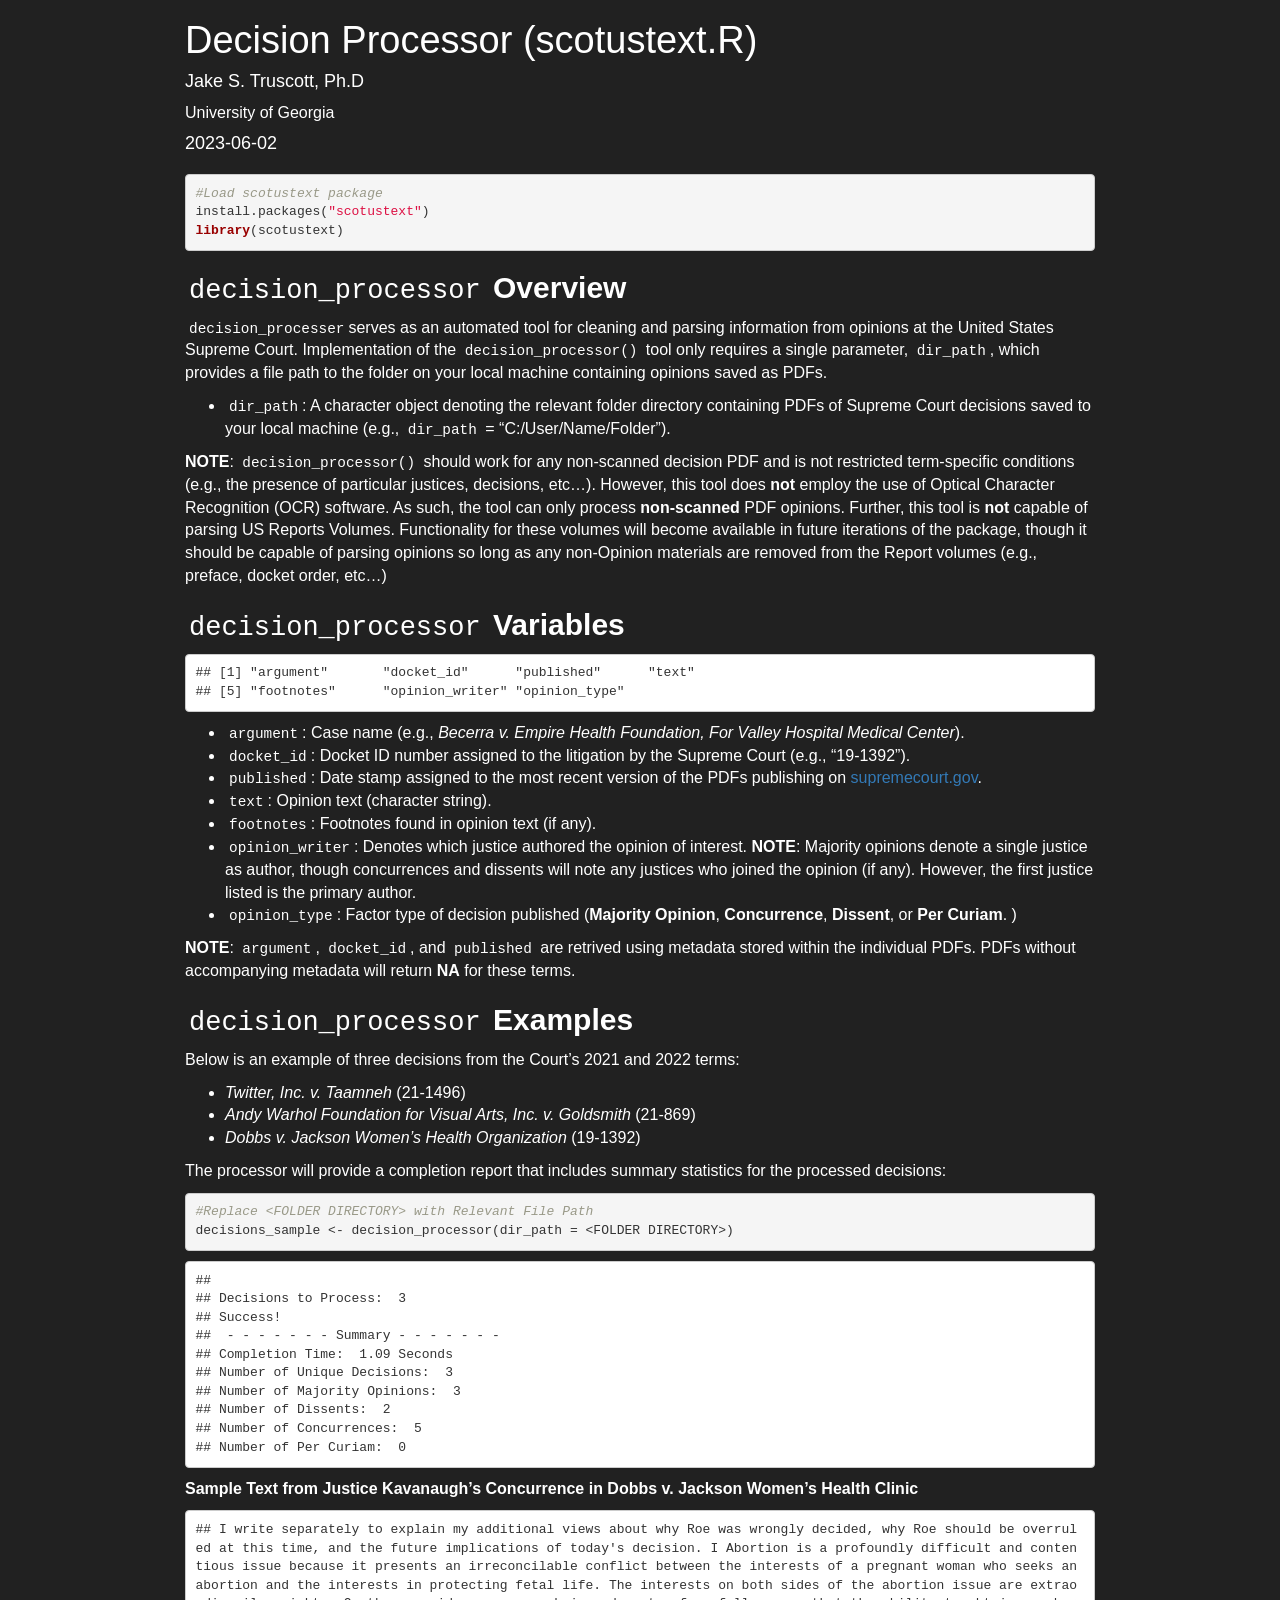
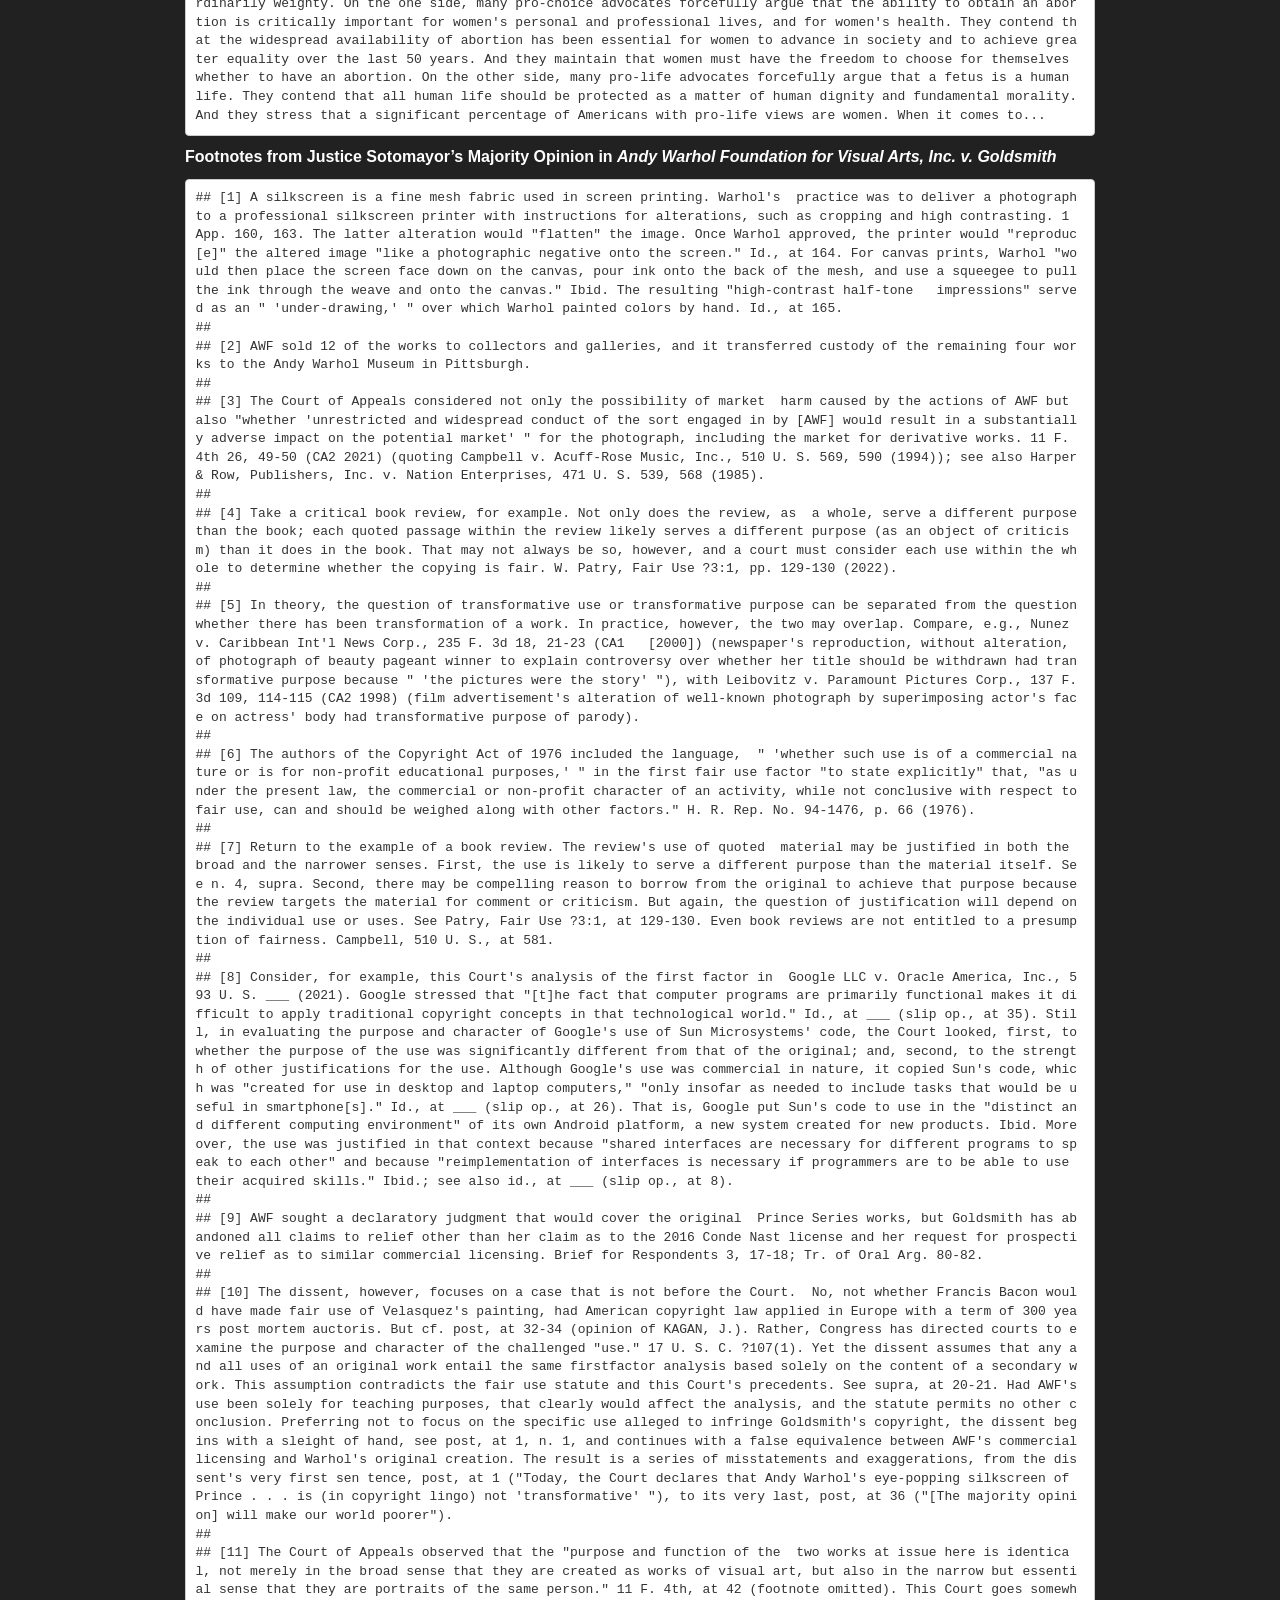
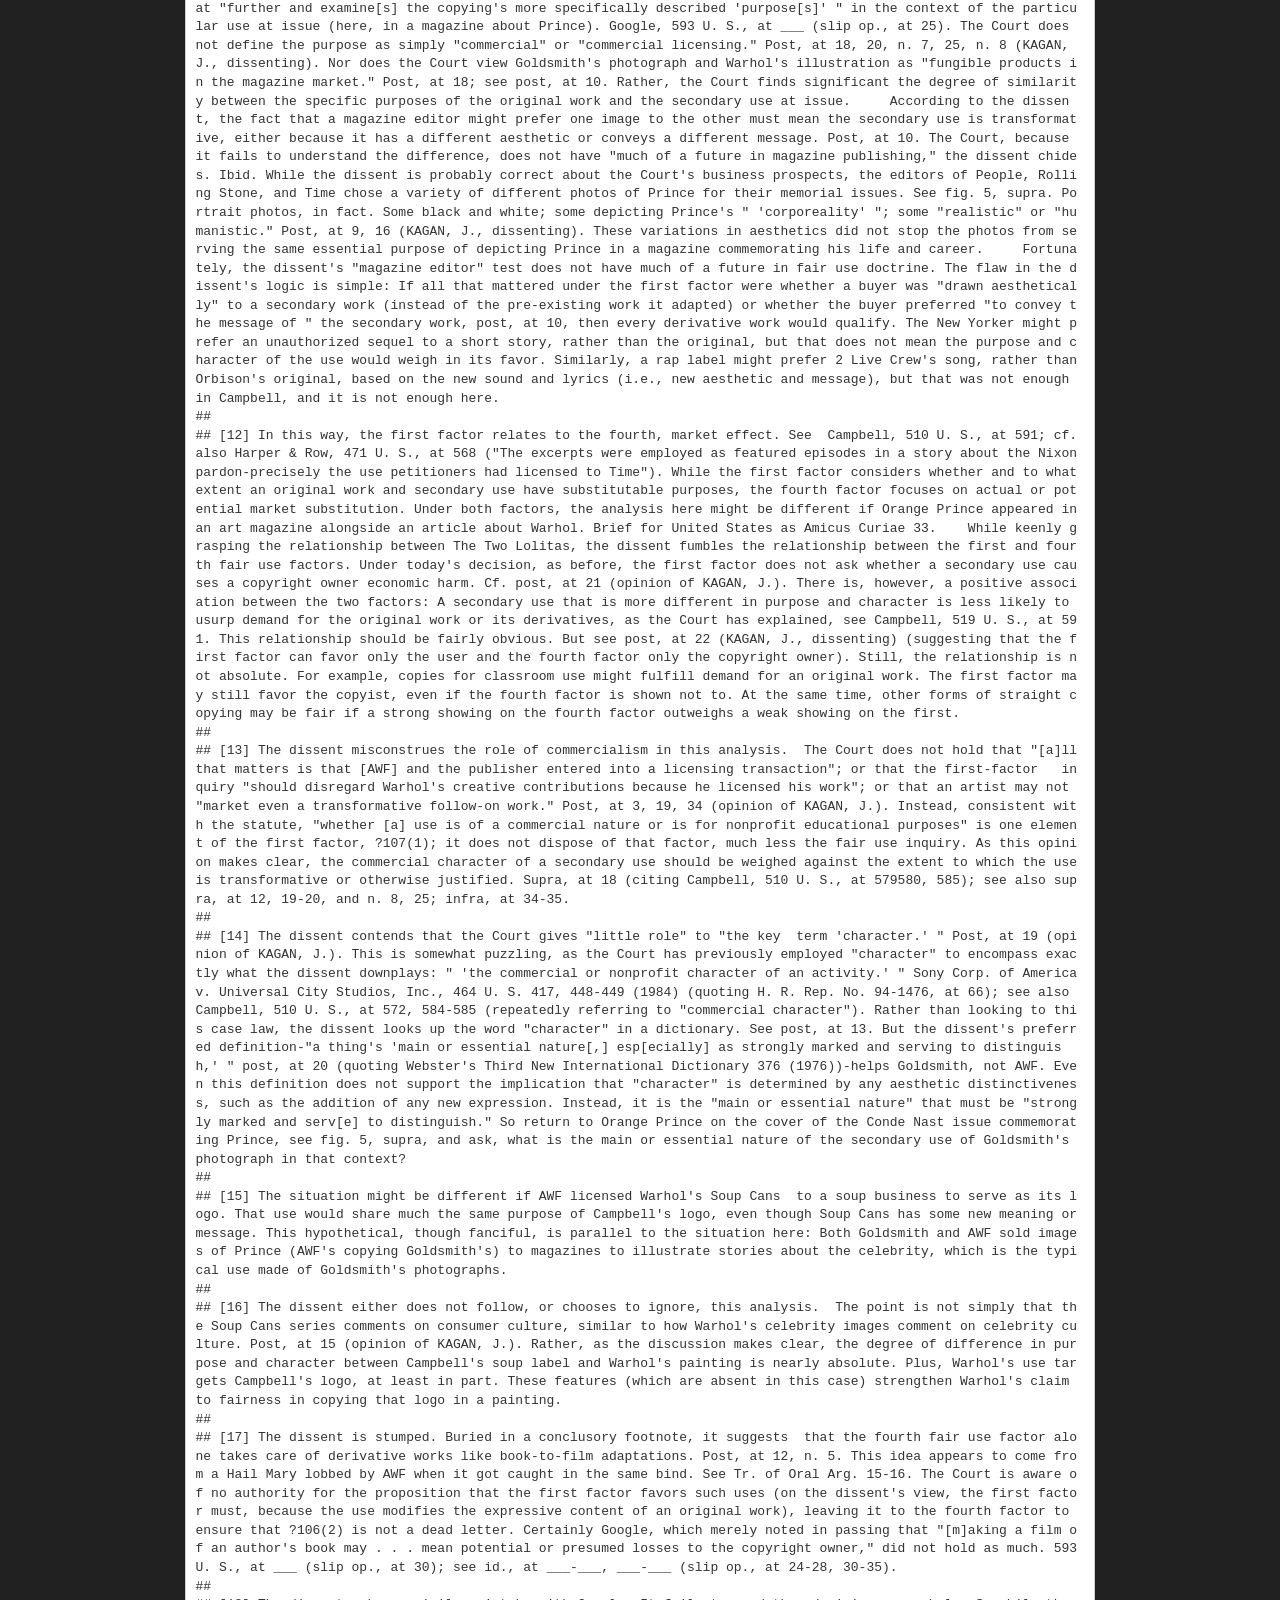
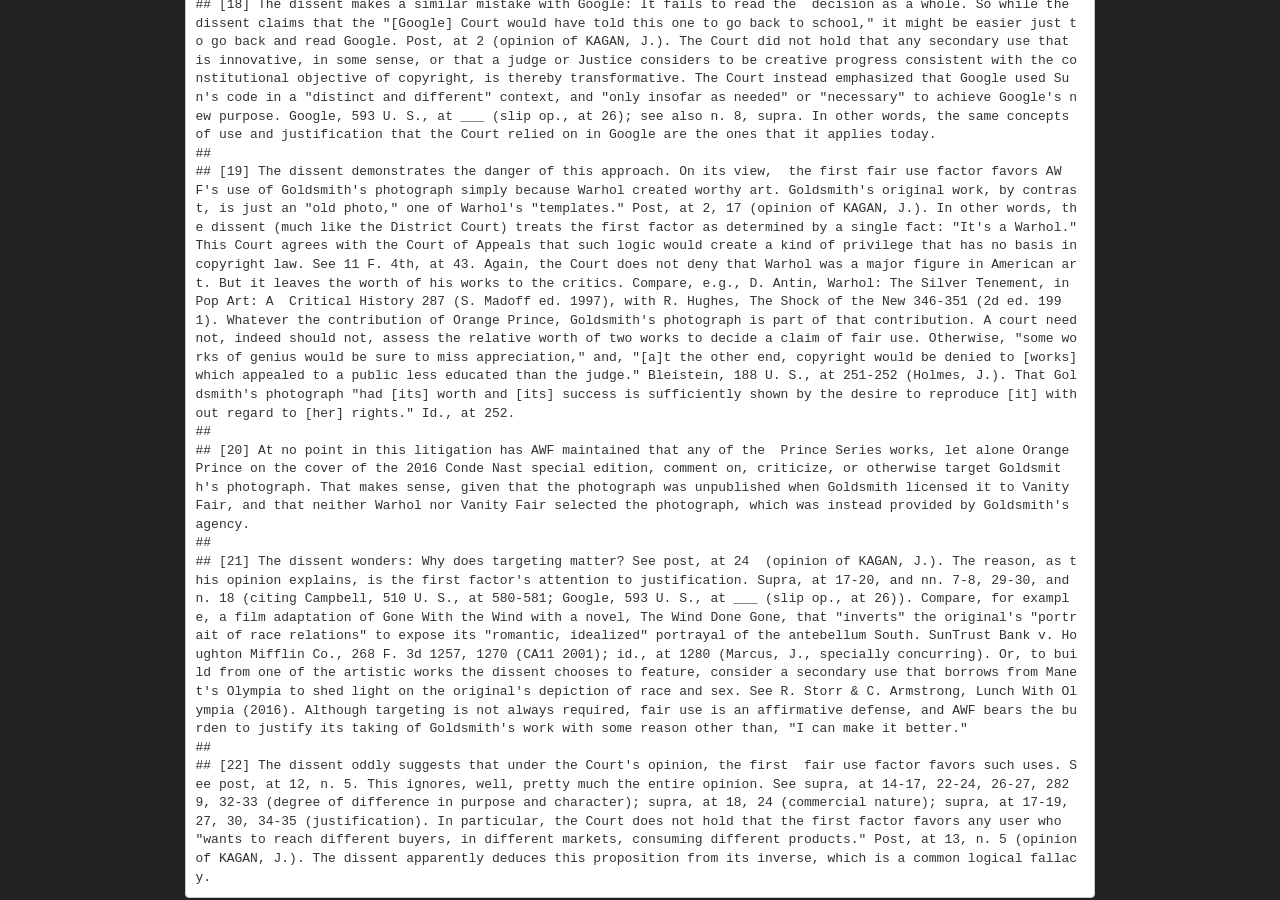
==== commit df7e704f: "Updating" ====
--- a/docs/decision_parser.html
+++ b/docs/decision_parser.html
@@ -394,7 +394,7 @@
 </div>
 <div id="decision_processor-variables" class="section level2">
 <h2><code>decision_processor</code> <strong>Variables</strong></h2>
-<pre><code>## [1] &quot;argument&quot;       &quot;docket_id&quot;      &quot;published&quot;      &quot;text&quot;          
+<pre><code>## [1] &quot;argument&quot;       &quot;docket_id&quot;      &quot;published&quot;      &quot;text&quot;
 ## [5] &quot;footnotes&quot;      &quot;opinion_writer&quot; &quot;opinion_type&quot;</code></pre>
 <ul>
 <li><code>argument</code>: Case name (e.g., <em>Becerra v. Empire Health
@@ -434,12 +434,12 @@
 statistics for the processed decisions:</p>
 <pre class="r"><code>#Replace &lt;FOLDER DIRECTORY&gt; with Relevant File Path
 decisions_sample &lt;- decision_processor(dir_path = &lt;FOLDER DIRECTORY&gt;)</code></pre>
-<pre><code>## 
+<pre><code>##
 ## Decisions to Process:  3
 ## Success!
-##  - - - - - - - Summary - - - - - - - 
+##  - - - - - - - Summary - - - - - - -
 ## Completion Time:  1.09 Seconds
-## Number of Unique Opinions:  3
+## Number of Unique Decisions:  3
 ## Number of Majority Opinions:  3
 ## Number of Dissents:  2
 ## Number of Concurrences:  5
@@ -450,48 +450,48 @@
 <p><strong>Footnotes from Justice Sotomayor’s Majority Opinion in
 <em>Andy Warhol Foundation for Visual Arts, Inc. v. Goldsmith</em>
 </strong></p>
-<pre><code>## [1] A silkscreen is a fine mesh fabric used in screen printing. Warhol&#39;s  practice was to deliver a photograph to a professional silkscreen printer with instructions for alterations, such as cropping and high contrasting. 1 App. 160, 163. The latter alteration would &quot;flatten&quot; the image. Once Warhol approved, the printer would &quot;reproduc[e]&quot; the altered image &quot;like a photographic negative onto the screen.&quot; Id., at 164. For canvas prints, Warhol &quot;would then place the screen face down on the canvas, pour ink onto the back of the mesh, and use a squeegee to pull the ink through the weave and onto the canvas.&quot; Ibid. The resulting &quot;high-contrast half-tone   impressions&quot; served as an &quot; &#39;under-drawing,&#39; &quot; over which Warhol painted colors by hand. Id., at 165.  
-## 
+<pre><code>## [1] A silkscreen is a fine mesh fabric used in screen printing. Warhol&#39;s  practice was to deliver a photograph to a professional silkscreen printer with instructions for alterations, such as cropping and high contrasting. 1 App. 160, 163. The latter alteration would &quot;flatten&quot; the image. Once Warhol approved, the printer would &quot;reproduc[e]&quot; the altered image &quot;like a photographic negative onto the screen.&quot; Id., at 164. For canvas prints, Warhol &quot;would then place the screen face down on the canvas, pour ink onto the back of the mesh, and use a squeegee to pull the ink through the weave and onto the canvas.&quot; Ibid. The resulting &quot;high-contrast half-tone   impressions&quot; served as an &quot; &#39;under-drawing,&#39; &quot; over which Warhol painted colors by hand. Id., at 165.
+##
 ## [2] AWF sold 12 of the works to collectors and galleries, and it transferred custody of the remaining four works to the Andy Warhol Museum in Pittsburgh.
-## 
-## [3] The Court of Appeals considered not only the possibility of market  harm caused by the actions of AWF but also &quot;whether &#39;unrestricted and widespread conduct of the sort engaged in by [AWF] would result in a substantially adverse impact on the potential market&#39; &quot; for the photograph, including the market for derivative works. 11 F. 4th 26, 49-50 (CA2 2021) (quoting Campbell v. Acuff-Rose Music, Inc., 510 U. S. 569, 590 (1994)); see also Harper &amp; Row, Publishers, Inc. v. Nation Enterprises, 471 U. S. 539, 568 (1985).  
-## 
-## [4] Take a critical book review, for example. Not only does the review, as  a whole, serve a different purpose than the book; each quoted passage within the review likely serves a different purpose (as an object of criticism) than it does in the book. That may not always be so, however, and a court must consider each use within the whole to determine whether the copying is fair. W. Patry, Fair Use ?3:1, pp. 129-130 (2022).  
-## 
+##
+## [3] The Court of Appeals considered not only the possibility of market  harm caused by the actions of AWF but also &quot;whether &#39;unrestricted and widespread conduct of the sort engaged in by [AWF] would result in a substantially adverse impact on the potential market&#39; &quot; for the photograph, including the market for derivative works. 11 F. 4th 26, 49-50 (CA2 2021) (quoting Campbell v. Acuff-Rose Music, Inc., 510 U. S. 569, 590 (1994)); see also Harper &amp; Row, Publishers, Inc. v. Nation Enterprises, 471 U. S. 539, 568 (1985).
+##
+## [4] Take a critical book review, for example. Not only does the review, as  a whole, serve a different purpose than the book; each quoted passage within the review likely serves a different purpose (as an object of criticism) than it does in the book. That may not always be so, however, and a court must consider each use within the whole to determine whether the copying is fair. W. Patry, Fair Use ?3:1, pp. 129-130 (2022).
+##
 ## [5] In theory, the question of transformative use or transformative purpose can be separated from the question whether there has been transformation of a work. In practice, however, the two may overlap. Compare, e.g., Nunez v. Caribbean Int&#39;l News Corp., 235 F. 3d 18, 21-23 (CA1   [2000]) (newspaper&#39;s reproduction, without alteration, of photograph of beauty pageant winner to explain controversy over whether her title should be withdrawn had transformative purpose because &quot; &#39;the pictures were the story&#39; &quot;), with Leibovitz v. Paramount Pictures Corp., 137 F. 3d 109, 114-115 (CA2 1998) (film advertisement&#39;s alteration of well-known photograph by superimposing actor&#39;s face on actress&#39; body had transformative purpose of parody).
-## 
-## [6] The authors of the Copyright Act of 1976 included the language,  &quot; &#39;whether such use is of a commercial nature or is for non-profit educational purposes,&#39; &quot; in the first fair use factor &quot;to state explicitly&quot; that, &quot;as under the present law, the commercial or non-profit character of an activity, while not conclusive with respect to fair use, can and should be weighed along with other factors.&quot; H. R. Rep. No. 94-1476, p. 66 (1976).  
-## 
-## [7] Return to the example of a book review. The review&#39;s use of quoted  material may be justified in both the broad and the narrower senses. First, the use is likely to serve a different purpose than the material itself. See n. 4, supra. Second, there may be compelling reason to borrow from the original to achieve that purpose because the review targets the material for comment or criticism. But again, the question of justification will depend on the individual use or uses. See Patry, Fair Use ?3:1, at 129-130. Even book reviews are not entitled to a presumption of fairness. Campbell, 510 U. S., at 581.  
-## 
-## [8] Consider, for example, this Court&#39;s analysis of the first factor in  Google LLC v. Oracle America, Inc., 593 U. S. ___ (2021). Google stressed that &quot;[t]he fact that computer programs are primarily functional makes it difficult to apply traditional copyright concepts in that technological world.&quot; Id., at ___ (slip op., at 35). Still, in evaluating the purpose and character of Google&#39;s use of Sun Microsystems&#39; code, the Court looked, first, to whether the purpose of the use was significantly different from that of the original; and, second, to the strength of other justifications for the use. Although Google&#39;s use was commercial in nature, it copied Sun&#39;s code, which was &quot;created for use in desktop and laptop computers,&quot; &quot;only insofar as needed to include tasks that would be useful in smartphone[s].&quot; Id., at ___ (slip op., at 26). That is, Google put Sun&#39;s code to use in the &quot;distinct and different computing environment&quot; of its own Android platform, a new system created for new products. Ibid. Moreover, the use was justified in that context because &quot;shared interfaces are necessary for different programs to speak to each other&quot; and because &quot;reimplementation of interfaces is necessary if programmers are to be able to use their acquired skills.&quot; Ibid.; see also id., at ___ (slip op., at 8).  
-## 
-## [9] AWF sought a declaratory judgment that would cover the original  Prince Series works, but Goldsmith has abandoned all claims to relief other than her claim as to the 2016 Conde Nast license and her request for prospective relief as to similar commercial licensing. Brief for Respondents 3, 17-18; Tr. of Oral Arg. 80-82. 
-## 
-## [10] The dissent, however, focuses on a case that is not before the Court.  No, not whether Francis Bacon would have made fair use of Velasquez&#39;s painting, had American copyright law applied in Europe with a term of 300 years post mortem auctoris. But cf. post, at 32-34 (opinion of KAGAN, J.). Rather, Congress has directed courts to examine the purpose and character of the challenged &quot;use.&quot; 17 U. S. C. ?107(1). Yet the dissent assumes that any and all uses of an original work entail the same firstfactor analysis based solely on the content of a secondary work. This assumption contradicts the fair use statute and this Court&#39;s precedents. See supra, at 20-21. Had AWF&#39;s use been solely for teaching purposes, that clearly would affect the analysis, and the statute permits no other conclusion. Preferring not to focus on the specific use alleged to infringe Goldsmith&#39;s copyright, the dissent begins with a sleight of hand, see post, at 1, n. 1, and continues with a false equivalence between AWF&#39;s commercial licensing and Warhol&#39;s original creation. The result is a series of misstatements and exaggerations, from the dissent&#39;s very first sen tence, post, at 1 (&quot;Today, the Court declares that Andy Warhol&#39;s eye-popping silkscreen of Prince . . . is (in copyright lingo) not &#39;transformative&#39; &quot;), to its very last, post, at 36 (&quot;[The majority opinion] will make our world poorer&quot;).  
-## 
-## [11] The Court of Appeals observed that the &quot;purpose and function of the  two works at issue here is identical, not merely in the broad sense that they are created as works of visual art, but also in the narrow but essential sense that they are portraits of the same person.&quot; 11 F. 4th, at 42 (footnote omitted). This Court goes somewhat &quot;further and examine[s] the copying&#39;s more specifically described &#39;purpose[s]&#39; &quot; in the context of the particular use at issue (here, in a magazine about Prince). Google, 593 U. S., at ___ (slip op., at 25). The Court does not define the purpose as simply &quot;commercial&quot; or &quot;commercial licensing.&quot; Post, at 18, 20, n. 7, 25, n. 8 (KAGAN, J., dissenting). Nor does the Court view Goldsmith&#39;s photograph and Warhol&#39;s illustration as &quot;fungible products in the magazine market.&quot; Post, at 18; see post, at 10. Rather, the Court finds significant the degree of similarity between the specific purposes of the original work and the secondary use at issue.     According to the dissent, the fact that a magazine editor might prefer one image to the other must mean the secondary use is transformative, either because it has a different aesthetic or conveys a different message. Post, at 10. The Court, because it fails to understand the difference, does not have &quot;much of a future in magazine publishing,&quot; the dissent chides. Ibid. While the dissent is probably correct about the Court&#39;s business prospects, the editors of People, Rolling Stone, and Time chose a variety of different photos of Prince for their memorial issues. See fig. 5, supra. Portrait photos, in fact. Some black and white; some depicting Prince&#39;s &quot; &#39;corporeality&#39; &quot;; some &quot;realistic&quot; or &quot;humanistic.&quot; Post, at 9, 16 (KAGAN, J., dissenting). These variations in aesthetics did not stop the photos from serving the same essential purpose of depicting Prince in a magazine commemorating his life and career.     Fortunately, the dissent&#39;s &quot;magazine editor&quot; test does not have much of a future in fair use doctrine. The flaw in the dissent&#39;s logic is simple: If all that mattered under the first factor were whether a buyer was &quot;drawn aesthetically&quot; to a secondary work (instead of the pre-existing work it adapted) or whether the buyer preferred &quot;to convey the message of &quot; the secondary work, post, at 10, then every derivative work would qualify. The New Yorker might prefer an unauthorized sequel to a short story, rather than the original, but that does not mean the purpose and character of the use would weigh in its favor. Similarly, a rap label might prefer 2 Live Crew&#39;s song, rather than Orbison&#39;s original, based on the new sound and lyrics (i.e., new aesthetic and message), but that was not enough in Campbell, and it is not enough here.  
-## 
-## [12] In this way, the first factor relates to the fourth, market effect. See  Campbell, 510 U. S., at 591; cf. also Harper &amp; Row, 471 U. S., at 568 (&quot;The excerpts were employed as featured episodes in a story about the Nixon pardon-precisely the use petitioners had licensed to Time&quot;). While the first factor considers whether and to what extent an original work and secondary use have substitutable purposes, the fourth factor focuses on actual or potential market substitution. Under both factors, the analysis here might be different if Orange Prince appeared in an art magazine alongside an article about Warhol. Brief for United States as Amicus Curiae 33.    While keenly grasping the relationship between The Two Lolitas, the dissent fumbles the relationship between the first and fourth fair use factors. Under today&#39;s decision, as before, the first factor does not ask whether a secondary use causes a copyright owner economic harm. Cf. post, at 21 (opinion of KAGAN, J.). There is, however, a positive association between the two factors: A secondary use that is more different in purpose and character is less likely to usurp demand for the original work or its derivatives, as the Court has explained, see Campbell, 519 U. S., at 591. This relationship should be fairly obvious. But see post, at 22 (KAGAN, J., dissenting) (suggesting that the first factor can favor only the user and the fourth factor only the copyright owner). Still, the relationship is not absolute. For example, copies for classroom use might fulfill demand for an original work. The first factor may still favor the copyist, even if the fourth factor is shown not to. At the same time, other forms of straight copying may be fair if a strong showing on the fourth factor outweighs a weak showing on the first.  
-## 
-## [13] The dissent misconstrues the role of commercialism in this analysis.  The Court does not hold that &quot;[a]ll that matters is that [AWF] and the publisher entered into a licensing transaction&quot;; or that the first-factor   inquiry &quot;should disregard Warhol&#39;s creative contributions because he licensed his work&quot;; or that an artist may not &quot;market even a transformative follow-on work.&quot; Post, at 3, 19, 34 (opinion of KAGAN, J.). Instead, consistent with the statute, &quot;whether [a] use is of a commercial nature or is for nonprofit educational purposes&quot; is one element of the first factor, ?107(1); it does not dispose of that factor, much less the fair use inquiry. As this opinion makes clear, the commercial character of a secondary use should be weighed against the extent to which the use is transformative or otherwise justified. Supra, at 18 (citing Campbell, 510 U. S., at 579580, 585); see also supra, at 12, 19-20, and n. 8, 25; infra, at 34-35.  
-## 
+##
+## [6] The authors of the Copyright Act of 1976 included the language,  &quot; &#39;whether such use is of a commercial nature or is for non-profit educational purposes,&#39; &quot; in the first fair use factor &quot;to state explicitly&quot; that, &quot;as under the present law, the commercial or non-profit character of an activity, while not conclusive with respect to fair use, can and should be weighed along with other factors.&quot; H. R. Rep. No. 94-1476, p. 66 (1976).
+##
+## [7] Return to the example of a book review. The review&#39;s use of quoted  material may be justified in both the broad and the narrower senses. First, the use is likely to serve a different purpose than the material itself. See n. 4, supra. Second, there may be compelling reason to borrow from the original to achieve that purpose because the review targets the material for comment or criticism. But again, the question of justification will depend on the individual use or uses. See Patry, Fair Use ?3:1, at 129-130. Even book reviews are not entitled to a presumption of fairness. Campbell, 510 U. S., at 581.
+##
+## [8] Consider, for example, this Court&#39;s analysis of the first factor in  Google LLC v. Oracle America, Inc., 593 U. S. ___ (2021). Google stressed that &quot;[t]he fact that computer programs are primarily functional makes it difficult to apply traditional copyright concepts in that technological world.&quot; Id., at ___ (slip op., at 35). Still, in evaluating the purpose and character of Google&#39;s use of Sun Microsystems&#39; code, the Court looked, first, to whether the purpose of the use was significantly different from that of the original; and, second, to the strength of other justifications for the use. Although Google&#39;s use was commercial in nature, it copied Sun&#39;s code, which was &quot;created for use in desktop and laptop computers,&quot; &quot;only insofar as needed to include tasks that would be useful in smartphone[s].&quot; Id., at ___ (slip op., at 26). That is, Google put Sun&#39;s code to use in the &quot;distinct and different computing environment&quot; of its own Android platform, a new system created for new products. Ibid. Moreover, the use was justified in that context because &quot;shared interfaces are necessary for different programs to speak to each other&quot; and because &quot;reimplementation of interfaces is necessary if programmers are to be able to use their acquired skills.&quot; Ibid.; see also id., at ___ (slip op., at 8).
+##
+## [9] AWF sought a declaratory judgment that would cover the original  Prince Series works, but Goldsmith has abandoned all claims to relief other than her claim as to the 2016 Conde Nast license and her request for prospective relief as to similar commercial licensing. Brief for Respondents 3, 17-18; Tr. of Oral Arg. 80-82.
+##
+## [10] The dissent, however, focuses on a case that is not before the Court.  No, not whether Francis Bacon would have made fair use of Velasquez&#39;s painting, had American copyright law applied in Europe with a term of 300 years post mortem auctoris. But cf. post, at 32-34 (opinion of KAGAN, J.). Rather, Congress has directed courts to examine the purpose and character of the challenged &quot;use.&quot; 17 U. S. C. ?107(1). Yet the dissent assumes that any and all uses of an original work entail the same firstfactor analysis based solely on the content of a secondary work. This assumption contradicts the fair use statute and this Court&#39;s precedents. See supra, at 20-21. Had AWF&#39;s use been solely for teaching purposes, that clearly would affect the analysis, and the statute permits no other conclusion. Preferring not to focus on the specific use alleged to infringe Goldsmith&#39;s copyright, the dissent begins with a sleight of hand, see post, at 1, n. 1, and continues with a false equivalence between AWF&#39;s commercial licensing and Warhol&#39;s original creation. The result is a series of misstatements and exaggerations, from the dissent&#39;s very first sen tence, post, at 1 (&quot;Today, the Court declares that Andy Warhol&#39;s eye-popping silkscreen of Prince . . . is (in copyright lingo) not &#39;transformative&#39; &quot;), to its very last, post, at 36 (&quot;[The majority opinion] will make our world poorer&quot;).
+##
+## [11] The Court of Appeals observed that the &quot;purpose and function of the  two works at issue here is identical, not merely in the broad sense that they are created as works of visual art, but also in the narrow but essential sense that they are portraits of the same person.&quot; 11 F. 4th, at 42 (footnote omitted). This Court goes somewhat &quot;further and examine[s] the copying&#39;s more specifically described &#39;purpose[s]&#39; &quot; in the context of the particular use at issue (here, in a magazine about Prince). Google, 593 U. S., at ___ (slip op., at 25). The Court does not define the purpose as simply &quot;commercial&quot; or &quot;commercial licensing.&quot; Post, at 18, 20, n. 7, 25, n. 8 (KAGAN, J., dissenting). Nor does the Court view Goldsmith&#39;s photograph and Warhol&#39;s illustration as &quot;fungible products in the magazine market.&quot; Post, at 18; see post, at 10. Rather, the Court finds significant the degree of similarity between the specific purposes of the original work and the secondary use at issue.     According to the dissent, the fact that a magazine editor might prefer one image to the other must mean the secondary use is transformative, either because it has a different aesthetic or conveys a different message. Post, at 10. The Court, because it fails to understand the difference, does not have &quot;much of a future in magazine publishing,&quot; the dissent chides. Ibid. While the dissent is probably correct about the Court&#39;s business prospects, the editors of People, Rolling Stone, and Time chose a variety of different photos of Prince for their memorial issues. See fig. 5, supra. Portrait photos, in fact. Some black and white; some depicting Prince&#39;s &quot; &#39;corporeality&#39; &quot;; some &quot;realistic&quot; or &quot;humanistic.&quot; Post, at 9, 16 (KAGAN, J., dissenting). These variations in aesthetics did not stop the photos from serving the same essential purpose of depicting Prince in a magazine commemorating his life and career.     Fortunately, the dissent&#39;s &quot;magazine editor&quot; test does not have much of a future in fair use doctrine. The flaw in the dissent&#39;s logic is simple: If all that mattered under the first factor were whether a buyer was &quot;drawn aesthetically&quot; to a secondary work (instead of the pre-existing work it adapted) or whether the buyer preferred &quot;to convey the message of &quot; the secondary work, post, at 10, then every derivative work would qualify. The New Yorker might prefer an unauthorized sequel to a short story, rather than the original, but that does not mean the purpose and character of the use would weigh in its favor. Similarly, a rap label might prefer 2 Live Crew&#39;s song, rather than Orbison&#39;s original, based on the new sound and lyrics (i.e., new aesthetic and message), but that was not enough in Campbell, and it is not enough here.
+##
+## [12] In this way, the first factor relates to the fourth, market effect. See  Campbell, 510 U. S., at 591; cf. also Harper &amp; Row, 471 U. S., at 568 (&quot;The excerpts were employed as featured episodes in a story about the Nixon pardon-precisely the use petitioners had licensed to Time&quot;). While the first factor considers whether and to what extent an original work and secondary use have substitutable purposes, the fourth factor focuses on actual or potential market substitution. Under both factors, the analysis here might be different if Orange Prince appeared in an art magazine alongside an article about Warhol. Brief for United States as Amicus Curiae 33.    While keenly grasping the relationship between The Two Lolitas, the dissent fumbles the relationship between the first and fourth fair use factors. Under today&#39;s decision, as before, the first factor does not ask whether a secondary use causes a copyright owner economic harm. Cf. post, at 21 (opinion of KAGAN, J.). There is, however, a positive association between the two factors: A secondary use that is more different in purpose and character is less likely to usurp demand for the original work or its derivatives, as the Court has explained, see Campbell, 519 U. S., at 591. This relationship should be fairly obvious. But see post, at 22 (KAGAN, J., dissenting) (suggesting that the first factor can favor only the user and the fourth factor only the copyright owner). Still, the relationship is not absolute. For example, copies for classroom use might fulfill demand for an original work. The first factor may still favor the copyist, even if the fourth factor is shown not to. At the same time, other forms of straight copying may be fair if a strong showing on the fourth factor outweighs a weak showing on the first.
+##
+## [13] The dissent misconstrues the role of commercialism in this analysis.  The Court does not hold that &quot;[a]ll that matters is that [AWF] and the publisher entered into a licensing transaction&quot;; or that the first-factor   inquiry &quot;should disregard Warhol&#39;s creative contributions because he licensed his work&quot;; or that an artist may not &quot;market even a transformative follow-on work.&quot; Post, at 3, 19, 34 (opinion of KAGAN, J.). Instead, consistent with the statute, &quot;whether [a] use is of a commercial nature or is for nonprofit educational purposes&quot; is one element of the first factor, ?107(1); it does not dispose of that factor, much less the fair use inquiry. As this opinion makes clear, the commercial character of a secondary use should be weighed against the extent to which the use is transformative or otherwise justified. Supra, at 18 (citing Campbell, 510 U. S., at 579580, 585); see also supra, at 12, 19-20, and n. 8, 25; infra, at 34-35.
+##
 ## [14] The dissent contends that the Court gives &quot;little role&quot; to &quot;the key  term &#39;character.&#39; &quot; Post, at 19 (opinion of KAGAN, J.). This is somewhat puzzling, as the Court has previously employed &quot;character&quot; to encompass exactly what the dissent downplays: &quot; &#39;the commercial or nonprofit character of an activity.&#39; &quot; Sony Corp. of America v. Universal City Studios, Inc., 464 U. S. 417, 448-449 (1984) (quoting H. R. Rep. No. 94-1476, at 66); see also Campbell, 510 U. S., at 572, 584-585 (repeatedly referring to &quot;commercial character&quot;). Rather than looking to this case law, the dissent looks up the word &quot;character&quot; in a dictionary. See post, at 13. But the dissent&#39;s preferred definition-&quot;a thing&#39;s &#39;main or essential nature[,] esp[ecially] as strongly marked and serving to distinguish,&#39; &quot; post, at 20 (quoting Webster&#39;s Third New International Dictionary 376 (1976))-helps Goldsmith, not AWF. Even this definition does not support the implication that &quot;character&quot; is determined by any aesthetic distinctiveness, such as the addition of any new expression. Instead, it is the &quot;main or essential nature&quot; that must be &quot;strongly marked and serv[e] to distinguish.&quot; So return to Orange Prince on the cover of the Conde Nast issue commemorating Prince, see fig. 5, supra, and ask, what is the main or essential nature of the secondary use of Goldsmith&#39;s photograph in that context?
-## 
-## [15] The situation might be different if AWF licensed Warhol&#39;s Soup Cans  to a soup business to serve as its logo. That use would share much the same purpose of Campbell&#39;s logo, even though Soup Cans has some new meaning or message. This hypothetical, though fanciful, is parallel to the situation here: Both Goldsmith and AWF sold images of Prince (AWF&#39;s copying Goldsmith&#39;s) to magazines to illustrate stories about the celebrity, which is the typical use made of Goldsmith&#39;s photographs. 
-## 
-## [16] The dissent either does not follow, or chooses to ignore, this analysis.  The point is not simply that the Soup Cans series comments on consumer culture, similar to how Warhol&#39;s celebrity images comment on celebrity culture. Post, at 15 (opinion of KAGAN, J.). Rather, as the discussion makes clear, the degree of difference in purpose and character between Campbell&#39;s soup label and Warhol&#39;s painting is nearly absolute. Plus, Warhol&#39;s use targets Campbell&#39;s logo, at least in part. These features (which are absent in this case) strengthen Warhol&#39;s claim to fairness in copying that logo in a painting.  
-## 
-## [17] The dissent is stumped. Buried in a conclusory footnote, it suggests  that the fourth fair use factor alone takes care of derivative works like book-to-film adaptations. Post, at 12, n. 5. This idea appears to come from a Hail Mary lobbed by AWF when it got caught in the same bind. See Tr. of Oral Arg. 15-16. The Court is aware of no authority for the proposition that the first factor favors such uses (on the dissent&#39;s view, the first factor must, because the use modifies the expressive content of an original work), leaving it to the fourth factor to ensure that ?106(2) is not a dead letter. Certainly Google, which merely noted in passing that &quot;[m]aking a film of an author&#39;s book may . . . mean potential or presumed losses to the copyright owner,&quot; did not hold as much. 593 U. S., at ___ (slip op., at 30); see id., at ___-___, ___-___ (slip op., at 24-28, 30-35).  
-## 
-## [18] The dissent makes a similar mistake with Google: It fails to read the  decision as a whole. So while the dissent claims that the &quot;[Google] Court would have told this one to go back to school,&quot; it might be easier just to go back and read Google. Post, at 2 (opinion of KAGAN, J.). The Court did not hold that any secondary use that is innovative, in some sense, or that a judge or Justice considers to be creative progress consistent with the constitutional objective of copyright, is thereby transformative. The Court instead emphasized that Google used Sun&#39;s code in a &quot;distinct and different&quot; context, and &quot;only insofar as needed&quot; or &quot;necessary&quot; to achieve Google&#39;s new purpose. Google, 593 U. S., at ___ (slip op., at 26); see also n. 8, supra. In other words, the same concepts of use and justification that the Court relied on in Google are the ones that it applies today.  
-## 
-## [19] The dissent demonstrates the danger of this approach. On its view,  the first fair use factor favors AWF&#39;s use of Goldsmith&#39;s photograph simply because Warhol created worthy art. Goldsmith&#39;s original work, by contrast, is just an &quot;old photo,&quot; one of Warhol&#39;s &quot;templates.&quot; Post, at 2, 17 (opinion of KAGAN, J.). In other words, the dissent (much like the District Court) treats the first factor as determined by a single fact: &quot;It&#39;s a Warhol.&quot; This Court agrees with the Court of Appeals that such logic would create a kind of privilege that has no basis in copyright law. See 11 F. 4th, at 43. Again, the Court does not deny that Warhol was a major figure in American art. But it leaves the worth of his works to the critics. Compare, e.g., D. Antin, Warhol: The Silver Tenement, in Pop Art: A  Critical History 287 (S. Madoff ed. 1997), with R. Hughes, The Shock of the New 346-351 (2d ed. 1991). Whatever the contribution of Orange Prince, Goldsmith&#39;s photograph is part of that contribution. A court need not, indeed should not, assess the relative worth of two works to decide a claim of fair use. Otherwise, &quot;some works of genius would be sure to miss appreciation,&quot; and, &quot;[a]t the other end, copyright would be denied to [works] which appealed to a public less educated than the judge.&quot; Bleistein, 188 U. S., at 251-252 (Holmes, J.). That Goldsmith&#39;s photograph &quot;had [its] worth and [its] success is sufficiently shown by the desire to reproduce [it] without regard to [her] rights.&quot; Id., at 252.  
-## 
-## [20] At no point in this litigation has AWF maintained that any of the  Prince Series works, let alone Orange Prince on the cover of the 2016 Conde Nast special edition, comment on, criticize, or otherwise target Goldsmith&#39;s photograph. That makes sense, given that the photograph was unpublished when Goldsmith licensed it to Vanity Fair, and that neither Warhol nor Vanity Fair selected the photograph, which was instead provided by Goldsmith&#39;s agency.  
-## 
-## [21] The dissent wonders: Why does targeting matter? See post, at 24  (opinion of KAGAN, J.). The reason, as this opinion explains, is the first factor&#39;s attention to justification. Supra, at 17-20, and nn. 7-8, 29-30, and n. 18 (citing Campbell, 510 U. S., at 580-581; Google, 593 U. S., at ___ (slip op., at 26)). Compare, for example, a film adaptation of Gone With the Wind with a novel, The Wind Done Gone, that &quot;inverts&quot; the original&#39;s &quot;portrait of race relations&quot; to expose its &quot;romantic, idealized&quot; portrayal of the antebellum South. SunTrust Bank v. Houghton Mifflin Co., 268 F. 3d 1257, 1270 (CA11 2001); id., at 1280 (Marcus, J., specially concurring). Or, to build from one of the artistic works the dissent chooses to feature, consider a secondary use that borrows from Manet&#39;s Olympia to shed light on the original&#39;s depiction of race and sex. See R. Storr &amp; C. Armstrong, Lunch With Olympia (2016). Although targeting is not always required, fair use is an affirmative defense, and AWF bears the burden to justify its taking of Goldsmith&#39;s work with some reason other than, &quot;I can make it better.&quot;  
-## 
+##
+## [15] The situation might be different if AWF licensed Warhol&#39;s Soup Cans  to a soup business to serve as its logo. That use would share much the same purpose of Campbell&#39;s logo, even though Soup Cans has some new meaning or message. This hypothetical, though fanciful, is parallel to the situation here: Both Goldsmith and AWF sold images of Prince (AWF&#39;s copying Goldsmith&#39;s) to magazines to illustrate stories about the celebrity, which is the typical use made of Goldsmith&#39;s photographs.
+##
+## [16] The dissent either does not follow, or chooses to ignore, this analysis.  The point is not simply that the Soup Cans series comments on consumer culture, similar to how Warhol&#39;s celebrity images comment on celebrity culture. Post, at 15 (opinion of KAGAN, J.). Rather, as the discussion makes clear, the degree of difference in purpose and character between Campbell&#39;s soup label and Warhol&#39;s painting is nearly absolute. Plus, Warhol&#39;s use targets Campbell&#39;s logo, at least in part. These features (which are absent in this case) strengthen Warhol&#39;s claim to fairness in copying that logo in a painting.
+##
+## [17] The dissent is stumped. Buried in a conclusory footnote, it suggests  that the fourth fair use factor alone takes care of derivative works like book-to-film adaptations. Post, at 12, n. 5. This idea appears to come from a Hail Mary lobbed by AWF when it got caught in the same bind. See Tr. of Oral Arg. 15-16. The Court is aware of no authority for the proposition that the first factor favors such uses (on the dissent&#39;s view, the first factor must, because the use modifies the expressive content of an original work), leaving it to the fourth factor to ensure that ?106(2) is not a dead letter. Certainly Google, which merely noted in passing that &quot;[m]aking a film of an author&#39;s book may . . . mean potential or presumed losses to the copyright owner,&quot; did not hold as much. 593 U. S., at ___ (slip op., at 30); see id., at ___-___, ___-___ (slip op., at 24-28, 30-35).
+##
+## [18] The dissent makes a similar mistake with Google: It fails to read the  decision as a whole. So while the dissent claims that the &quot;[Google] Court would have told this one to go back to school,&quot; it might be easier just to go back and read Google. Post, at 2 (opinion of KAGAN, J.). The Court did not hold that any secondary use that is innovative, in some sense, or that a judge or Justice considers to be creative progress consistent with the constitutional objective of copyright, is thereby transformative. The Court instead emphasized that Google used Sun&#39;s code in a &quot;distinct and different&quot; context, and &quot;only insofar as needed&quot; or &quot;necessary&quot; to achieve Google&#39;s new purpose. Google, 593 U. S., at ___ (slip op., at 26); see also n. 8, supra. In other words, the same concepts of use and justification that the Court relied on in Google are the ones that it applies today.
+##
+## [19] The dissent demonstrates the danger of this approach. On its view,  the first fair use factor favors AWF&#39;s use of Goldsmith&#39;s photograph simply because Warhol created worthy art. Goldsmith&#39;s original work, by contrast, is just an &quot;old photo,&quot; one of Warhol&#39;s &quot;templates.&quot; Post, at 2, 17 (opinion of KAGAN, J.). In other words, the dissent (much like the District Court) treats the first factor as determined by a single fact: &quot;It&#39;s a Warhol.&quot; This Court agrees with the Court of Appeals that such logic would create a kind of privilege that has no basis in copyright law. See 11 F. 4th, at 43. Again, the Court does not deny that Warhol was a major figure in American art. But it leaves the worth of his works to the critics. Compare, e.g., D. Antin, Warhol: The Silver Tenement, in Pop Art: A  Critical History 287 (S. Madoff ed. 1997), with R. Hughes, The Shock of the New 346-351 (2d ed. 1991). Whatever the contribution of Orange Prince, Goldsmith&#39;s photograph is part of that contribution. A court need not, indeed should not, assess the relative worth of two works to decide a claim of fair use. Otherwise, &quot;some works of genius would be sure to miss appreciation,&quot; and, &quot;[a]t the other end, copyright would be denied to [works] which appealed to a public less educated than the judge.&quot; Bleistein, 188 U. S., at 251-252 (Holmes, J.). That Goldsmith&#39;s photograph &quot;had [its] worth and [its] success is sufficiently shown by the desire to reproduce [it] without regard to [her] rights.&quot; Id., at 252.
+##
+## [20] At no point in this litigation has AWF maintained that any of the  Prince Series works, let alone Orange Prince on the cover of the 2016 Conde Nast special edition, comment on, criticize, or otherwise target Goldsmith&#39;s photograph. That makes sense, given that the photograph was unpublished when Goldsmith licensed it to Vanity Fair, and that neither Warhol nor Vanity Fair selected the photograph, which was instead provided by Goldsmith&#39;s agency.
+##
+## [21] The dissent wonders: Why does targeting matter? See post, at 24  (opinion of KAGAN, J.). The reason, as this opinion explains, is the first factor&#39;s attention to justification. Supra, at 17-20, and nn. 7-8, 29-30, and n. 18 (citing Campbell, 510 U. S., at 580-581; Google, 593 U. S., at ___ (slip op., at 26)). Compare, for example, a film adaptation of Gone With the Wind with a novel, The Wind Done Gone, that &quot;inverts&quot; the original&#39;s &quot;portrait of race relations&quot; to expose its &quot;romantic, idealized&quot; portrayal of the antebellum South. SunTrust Bank v. Houghton Mifflin Co., 268 F. 3d 1257, 1270 (CA11 2001); id., at 1280 (Marcus, J., specially concurring). Or, to build from one of the artistic works the dissent chooses to feature, consider a secondary use that borrows from Manet&#39;s Olympia to shed light on the original&#39;s depiction of race and sex. See R. Storr &amp; C. Armstrong, Lunch With Olympia (2016). Although targeting is not always required, fair use is an affirmative defense, and AWF bears the burden to justify its taking of Goldsmith&#39;s work with some reason other than, &quot;I can make it better.&quot;
+##
 ## [22] The dissent oddly suggests that under the Court&#39;s opinion, the first  fair use factor favors such uses. See post, at 12, n. 5. This ignores, well, pretty much the entire opinion. See supra, at 14-17, 22-24, 26-27, 2829, 32-33 (degree of difference in purpose and character); supra, at 18, 24 (commercial nature); supra, at 17-19, 27, 30, 34-35 (justification). In particular, the Court does not hold that the first factor favors any user who &quot;wants to reach different buyers, in different markets, consuming different products.&quot; Post, at 13, n. 5 (opinion of KAGAN, J.). The dissent apparently deduces this proposition from its inverse, which is a common logical fallacy.</code></pre>
 </div>
 
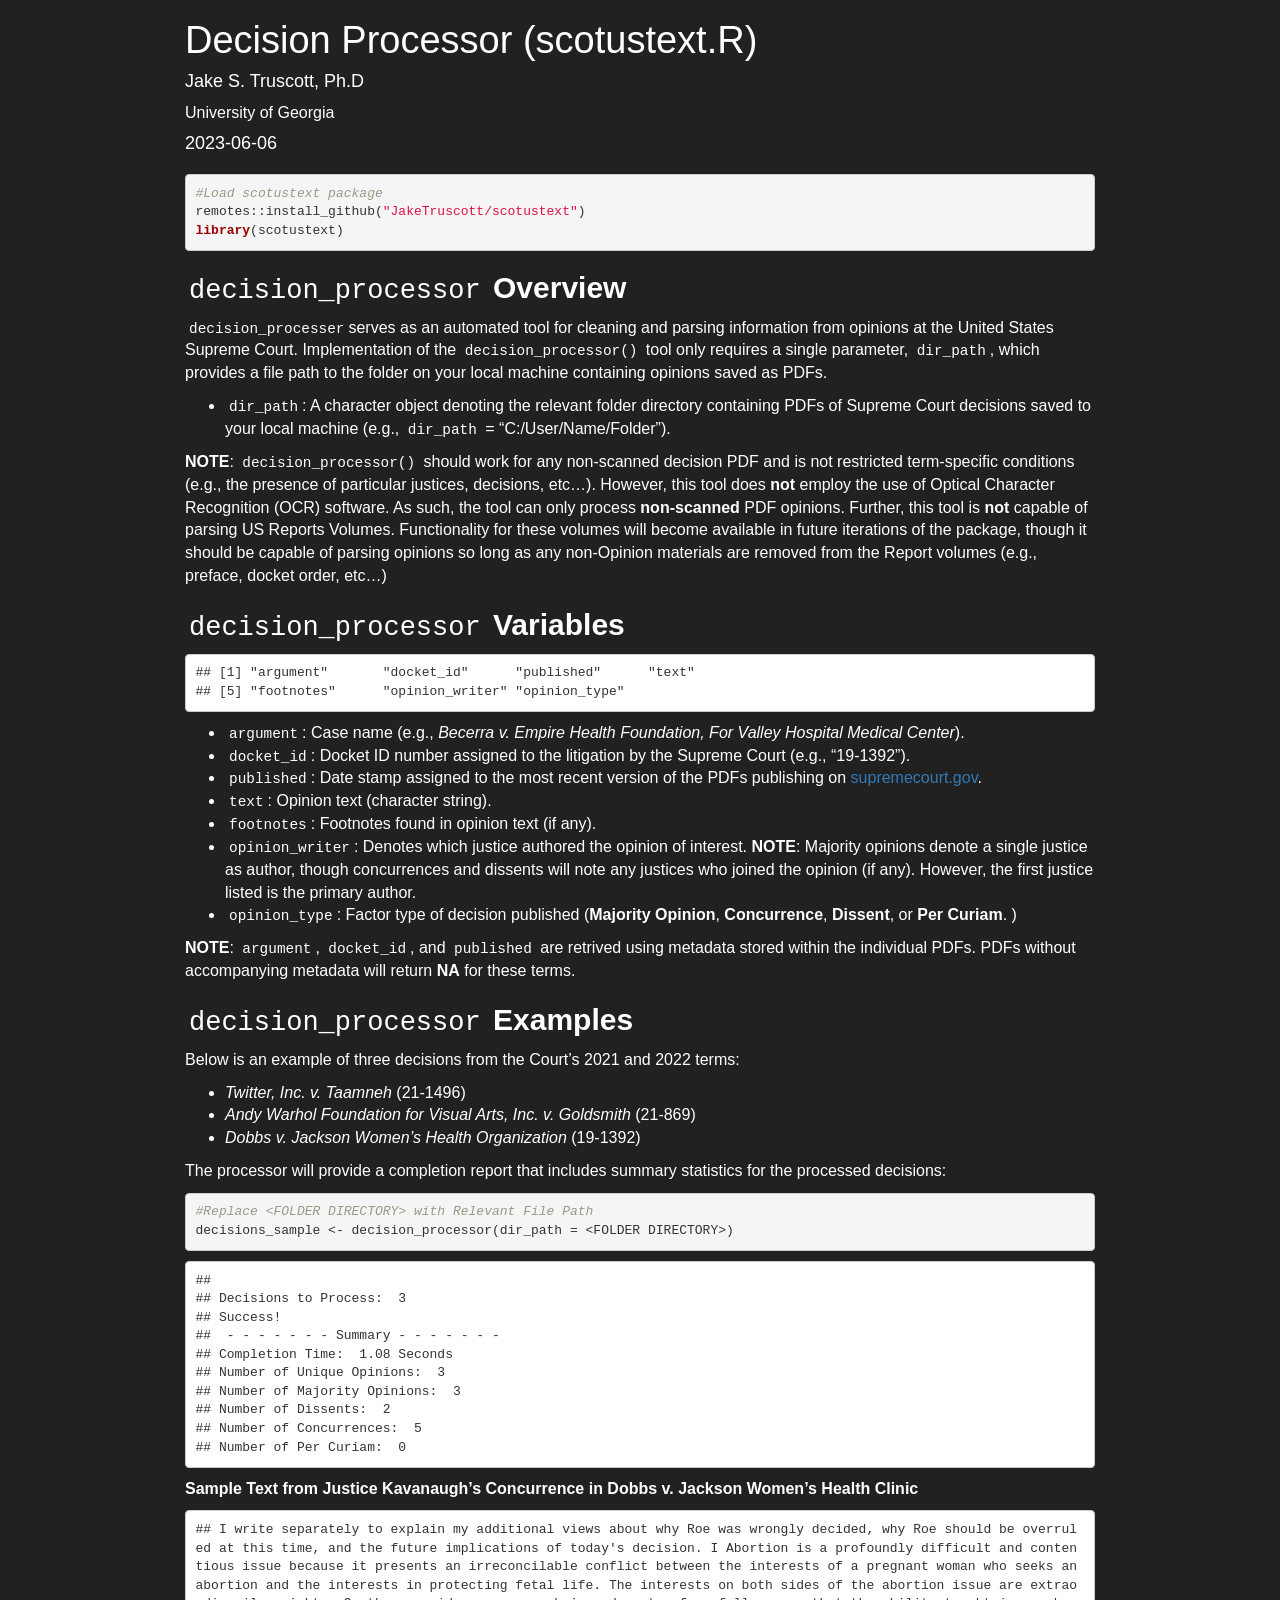
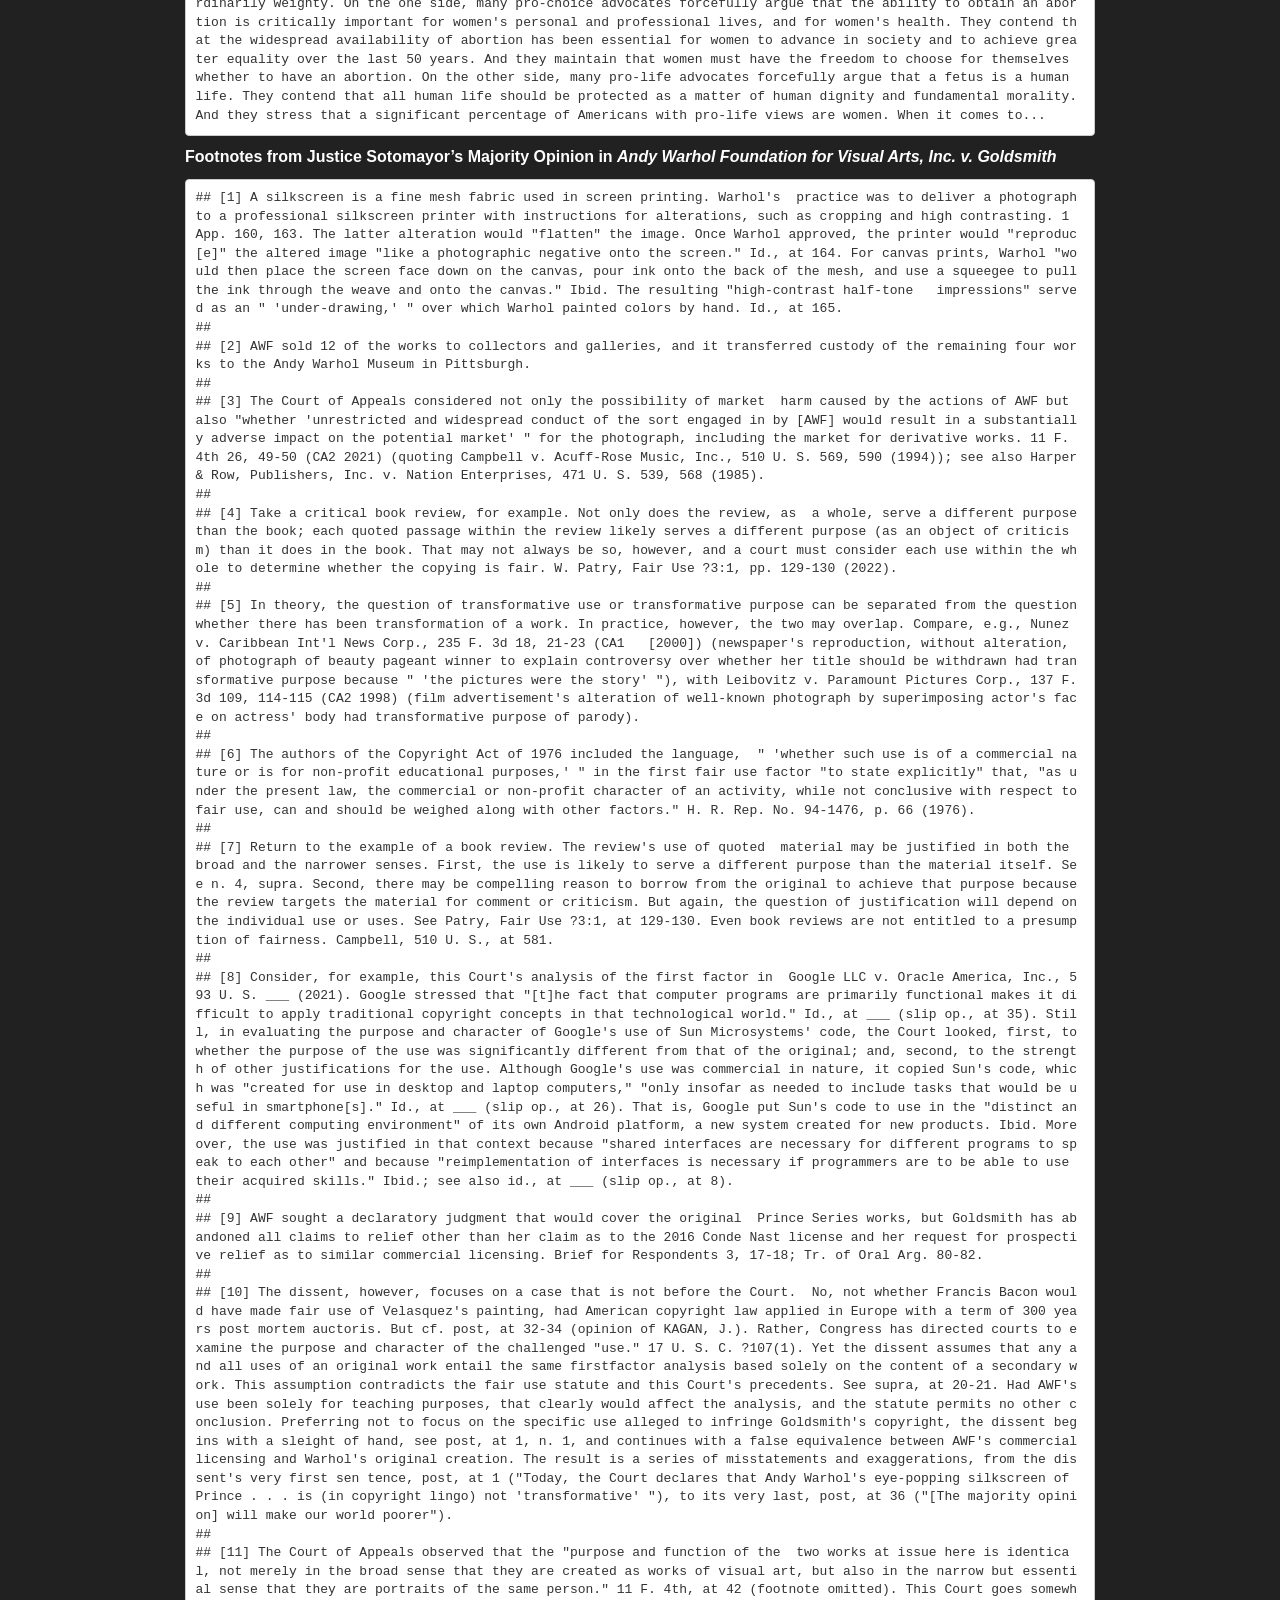
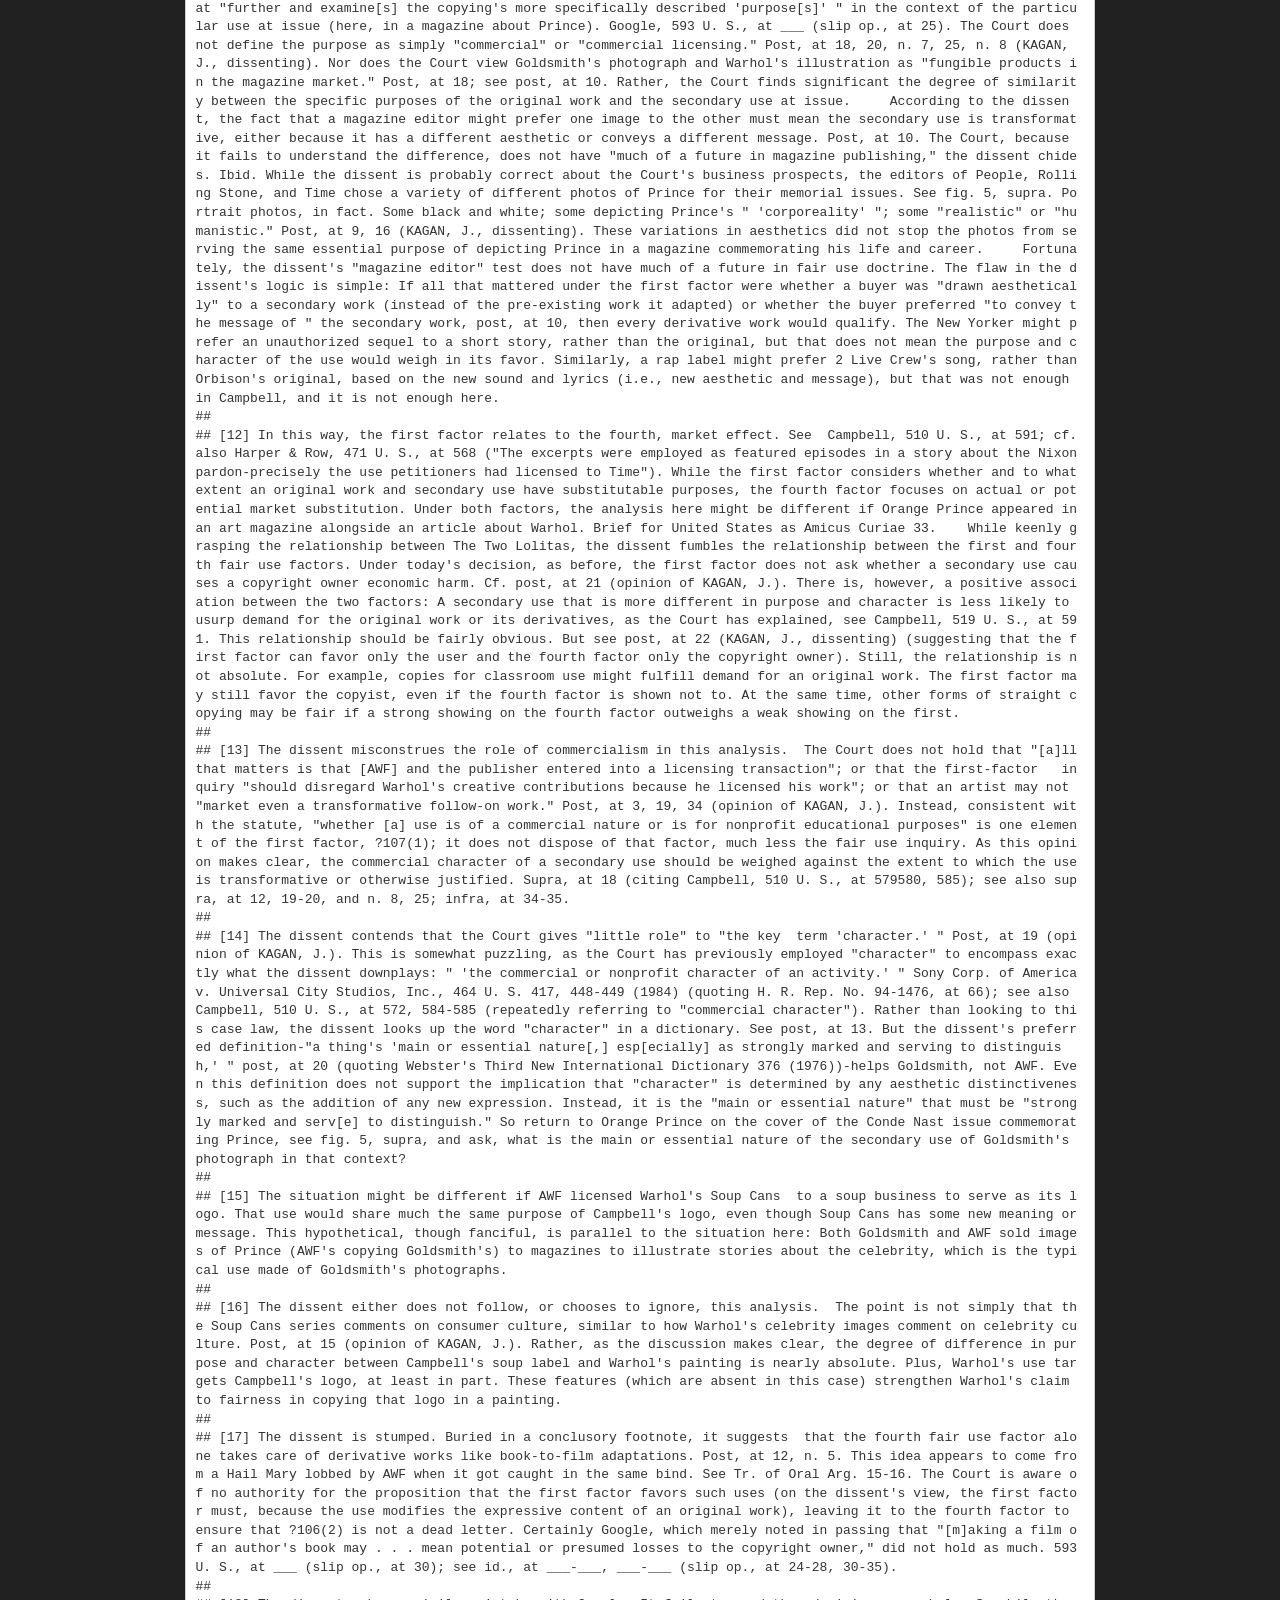
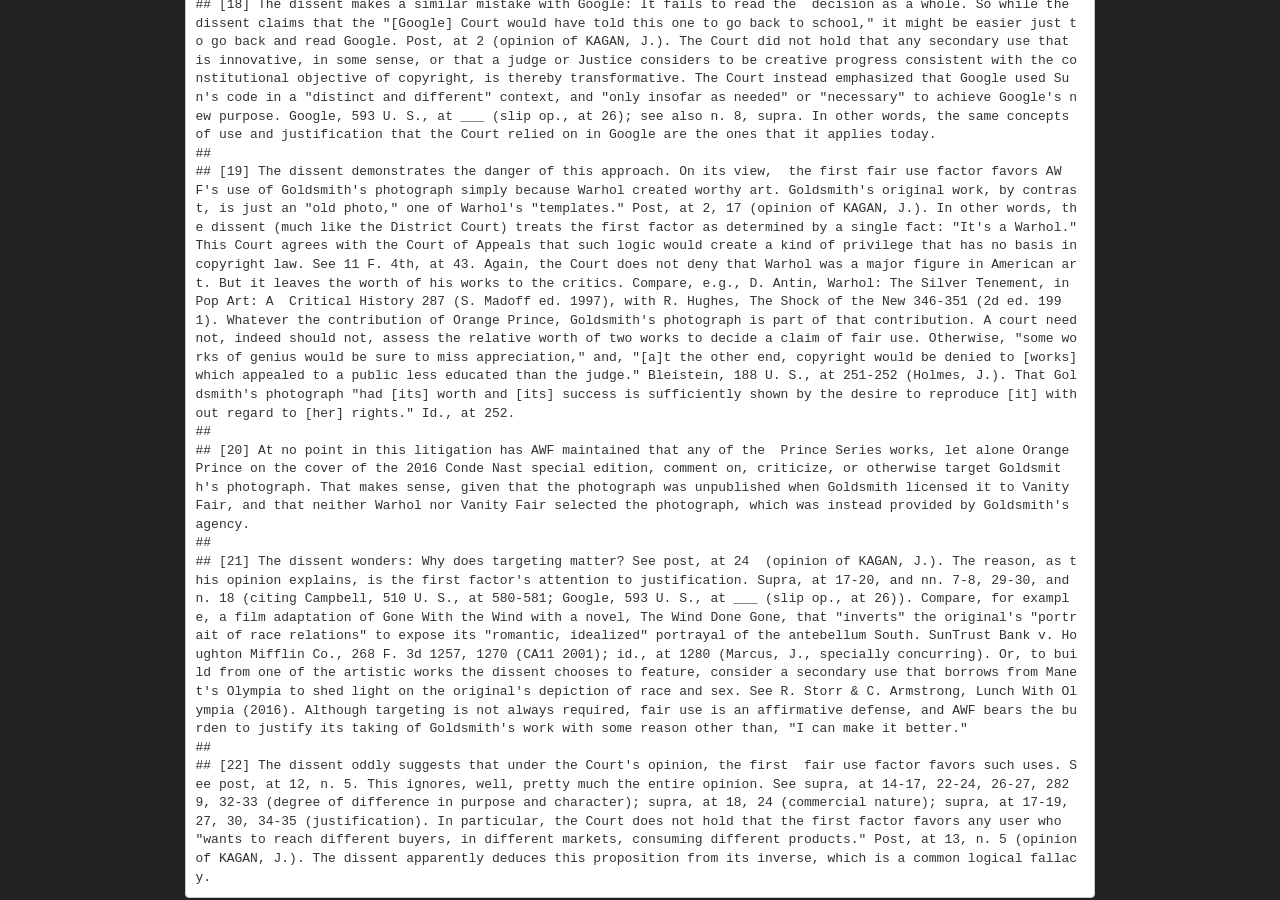
==== commit 1ea5b8eb: "Finalizing Pages" ====
--- a/docs/decision_parser.html
+++ b/docs/decision_parser.html
@@ -10,7 +10,7 @@
 
 
 
-<meta name="date" content="2023-06-02" />
+<meta name="date" content="2023-06-06" />
 
 <title>Decision Processor (scotustext.R)</title>
 
@@ -353,7 +353,7 @@
 <h1 class="title toc-ignore">Decision Processor (scotustext.R)</h1>
 <h4 class="author">Jake S. Truscott, Ph.D</h4>
 <address class="author_afil">
-University of Georgia<br><h4 class="date">2023-06-02</h4>
+University of Georgia<br><h4 class="date">2023-06-06</h4>
 
 </div>
 
@@ -364,7 +364,7 @@
 }
 </style>
 <pre class="r"><code>#Load scotustext package
-install.packages(&quot;scotustext&quot;)
+remotes::install_github(&quot;JakeTruscott/scotustext&quot;)
 library(scotustext)</code></pre>
 <div id="decision_processor-overview" class="section level2">
 <h2><code>decision_processor</code> <strong>Overview</strong></h2>
@@ -394,7 +394,7 @@
 </div>
 <div id="decision_processor-variables" class="section level2">
 <h2><code>decision_processor</code> <strong>Variables</strong></h2>
-<pre><code>## [1] &quot;argument&quot;       &quot;docket_id&quot;      &quot;published&quot;      &quot;text&quot;
+<pre><code>## [1] &quot;argument&quot;       &quot;docket_id&quot;      &quot;published&quot;      &quot;text&quot;          
 ## [5] &quot;footnotes&quot;      &quot;opinion_writer&quot; &quot;opinion_type&quot;</code></pre>
 <ul>
 <li><code>argument</code>: Case name (e.g., <em>Becerra v. Empire Health
@@ -434,12 +434,12 @@
 statistics for the processed decisions:</p>
 <pre class="r"><code>#Replace &lt;FOLDER DIRECTORY&gt; with Relevant File Path
 decisions_sample &lt;- decision_processor(dir_path = &lt;FOLDER DIRECTORY&gt;)</code></pre>
-<pre><code>##
+<pre><code>## 
 ## Decisions to Process:  3
 ## Success!
-##  - - - - - - - Summary - - - - - - -
-## Completion Time:  1.09 Seconds
-## Number of Unique Decisions:  3
+##  - - - - - - - Summary - - - - - - - 
+## Completion Time:  1.08 Seconds
+## Number of Unique Opinions:  3
 ## Number of Majority Opinions:  3
 ## Number of Dissents:  2
 ## Number of Concurrences:  5
@@ -450,48 +450,48 @@
 <p><strong>Footnotes from Justice Sotomayor’s Majority Opinion in
 <em>Andy Warhol Foundation for Visual Arts, Inc. v. Goldsmith</em>
 </strong></p>
-<pre><code>## [1] A silkscreen is a fine mesh fabric used in screen printing. Warhol&#39;s  practice was to deliver a photograph to a professional silkscreen printer with instructions for alterations, such as cropping and high contrasting. 1 App. 160, 163. The latter alteration would &quot;flatten&quot; the image. Once Warhol approved, the printer would &quot;reproduc[e]&quot; the altered image &quot;like a photographic negative onto the screen.&quot; Id., at 164. For canvas prints, Warhol &quot;would then place the screen face down on the canvas, pour ink onto the back of the mesh, and use a squeegee to pull the ink through the weave and onto the canvas.&quot; Ibid. The resulting &quot;high-contrast half-tone   impressions&quot; served as an &quot; &#39;under-drawing,&#39; &quot; over which Warhol painted colors by hand. Id., at 165.
-##
+<pre><code>## [1] A silkscreen is a fine mesh fabric used in screen printing. Warhol&#39;s  practice was to deliver a photograph to a professional silkscreen printer with instructions for alterations, such as cropping and high contrasting. 1 App. 160, 163. The latter alteration would &quot;flatten&quot; the image. Once Warhol approved, the printer would &quot;reproduc[e]&quot; the altered image &quot;like a photographic negative onto the screen.&quot; Id., at 164. For canvas prints, Warhol &quot;would then place the screen face down on the canvas, pour ink onto the back of the mesh, and use a squeegee to pull the ink through the weave and onto the canvas.&quot; Ibid. The resulting &quot;high-contrast half-tone   impressions&quot; served as an &quot; &#39;under-drawing,&#39; &quot; over which Warhol painted colors by hand. Id., at 165.  
+## 
 ## [2] AWF sold 12 of the works to collectors and galleries, and it transferred custody of the remaining four works to the Andy Warhol Museum in Pittsburgh.
-##
-## [3] The Court of Appeals considered not only the possibility of market  harm caused by the actions of AWF but also &quot;whether &#39;unrestricted and widespread conduct of the sort engaged in by [AWF] would result in a substantially adverse impact on the potential market&#39; &quot; for the photograph, including the market for derivative works. 11 F. 4th 26, 49-50 (CA2 2021) (quoting Campbell v. Acuff-Rose Music, Inc., 510 U. S. 569, 590 (1994)); see also Harper &amp; Row, Publishers, Inc. v. Nation Enterprises, 471 U. S. 539, 568 (1985).
-##
-## [4] Take a critical book review, for example. Not only does the review, as  a whole, serve a different purpose than the book; each quoted passage within the review likely serves a different purpose (as an object of criticism) than it does in the book. That may not always be so, however, and a court must consider each use within the whole to determine whether the copying is fair. W. Patry, Fair Use ?3:1, pp. 129-130 (2022).
-##
+## 
+## [3] The Court of Appeals considered not only the possibility of market  harm caused by the actions of AWF but also &quot;whether &#39;unrestricted and widespread conduct of the sort engaged in by [AWF] would result in a substantially adverse impact on the potential market&#39; &quot; for the photograph, including the market for derivative works. 11 F. 4th 26, 49-50 (CA2 2021) (quoting Campbell v. Acuff-Rose Music, Inc., 510 U. S. 569, 590 (1994)); see also Harper &amp; Row, Publishers, Inc. v. Nation Enterprises, 471 U. S. 539, 568 (1985).  
+## 
+## [4] Take a critical book review, for example. Not only does the review, as  a whole, serve a different purpose than the book; each quoted passage within the review likely serves a different purpose (as an object of criticism) than it does in the book. That may not always be so, however, and a court must consider each use within the whole to determine whether the copying is fair. W. Patry, Fair Use ?3:1, pp. 129-130 (2022).  
+## 
 ## [5] In theory, the question of transformative use or transformative purpose can be separated from the question whether there has been transformation of a work. In practice, however, the two may overlap. Compare, e.g., Nunez v. Caribbean Int&#39;l News Corp., 235 F. 3d 18, 21-23 (CA1   [2000]) (newspaper&#39;s reproduction, without alteration, of photograph of beauty pageant winner to explain controversy over whether her title should be withdrawn had transformative purpose because &quot; &#39;the pictures were the story&#39; &quot;), with Leibovitz v. Paramount Pictures Corp., 137 F. 3d 109, 114-115 (CA2 1998) (film advertisement&#39;s alteration of well-known photograph by superimposing actor&#39;s face on actress&#39; body had transformative purpose of parody).
-##
-## [6] The authors of the Copyright Act of 1976 included the language,  &quot; &#39;whether such use is of a commercial nature or is for non-profit educational purposes,&#39; &quot; in the first fair use factor &quot;to state explicitly&quot; that, &quot;as under the present law, the commercial or non-profit character of an activity, while not conclusive with respect to fair use, can and should be weighed along with other factors.&quot; H. R. Rep. No. 94-1476, p. 66 (1976).
-##
-## [7] Return to the example of a book review. The review&#39;s use of quoted  material may be justified in both the broad and the narrower senses. First, the use is likely to serve a different purpose than the material itself. See n. 4, supra. Second, there may be compelling reason to borrow from the original to achieve that purpose because the review targets the material for comment or criticism. But again, the question of justification will depend on the individual use or uses. See Patry, Fair Use ?3:1, at 129-130. Even book reviews are not entitled to a presumption of fairness. Campbell, 510 U. S., at 581.
-##
-## [8] Consider, for example, this Court&#39;s analysis of the first factor in  Google LLC v. Oracle America, Inc., 593 U. S. ___ (2021). Google stressed that &quot;[t]he fact that computer programs are primarily functional makes it difficult to apply traditional copyright concepts in that technological world.&quot; Id., at ___ (slip op., at 35). Still, in evaluating the purpose and character of Google&#39;s use of Sun Microsystems&#39; code, the Court looked, first, to whether the purpose of the use was significantly different from that of the original; and, second, to the strength of other justifications for the use. Although Google&#39;s use was commercial in nature, it copied Sun&#39;s code, which was &quot;created for use in desktop and laptop computers,&quot; &quot;only insofar as needed to include tasks that would be useful in smartphone[s].&quot; Id., at ___ (slip op., at 26). That is, Google put Sun&#39;s code to use in the &quot;distinct and different computing environment&quot; of its own Android platform, a new system created for new products. Ibid. Moreover, the use was justified in that context because &quot;shared interfaces are necessary for different programs to speak to each other&quot; and because &quot;reimplementation of interfaces is necessary if programmers are to be able to use their acquired skills.&quot; Ibid.; see also id., at ___ (slip op., at 8).
-##
-## [9] AWF sought a declaratory judgment that would cover the original  Prince Series works, but Goldsmith has abandoned all claims to relief other than her claim as to the 2016 Conde Nast license and her request for prospective relief as to similar commercial licensing. Brief for Respondents 3, 17-18; Tr. of Oral Arg. 80-82.
-##
-## [10] The dissent, however, focuses on a case that is not before the Court.  No, not whether Francis Bacon would have made fair use of Velasquez&#39;s painting, had American copyright law applied in Europe with a term of 300 years post mortem auctoris. But cf. post, at 32-34 (opinion of KAGAN, J.). Rather, Congress has directed courts to examine the purpose and character of the challenged &quot;use.&quot; 17 U. S. C. ?107(1). Yet the dissent assumes that any and all uses of an original work entail the same firstfactor analysis based solely on the content of a secondary work. This assumption contradicts the fair use statute and this Court&#39;s precedents. See supra, at 20-21. Had AWF&#39;s use been solely for teaching purposes, that clearly would affect the analysis, and the statute permits no other conclusion. Preferring not to focus on the specific use alleged to infringe Goldsmith&#39;s copyright, the dissent begins with a sleight of hand, see post, at 1, n. 1, and continues with a false equivalence between AWF&#39;s commercial licensing and Warhol&#39;s original creation. The result is a series of misstatements and exaggerations, from the dissent&#39;s very first sen tence, post, at 1 (&quot;Today, the Court declares that Andy Warhol&#39;s eye-popping silkscreen of Prince . . . is (in copyright lingo) not &#39;transformative&#39; &quot;), to its very last, post, at 36 (&quot;[The majority opinion] will make our world poorer&quot;).
-##
-## [11] The Court of Appeals observed that the &quot;purpose and function of the  two works at issue here is identical, not merely in the broad sense that they are created as works of visual art, but also in the narrow but essential sense that they are portraits of the same person.&quot; 11 F. 4th, at 42 (footnote omitted). This Court goes somewhat &quot;further and examine[s] the copying&#39;s more specifically described &#39;purpose[s]&#39; &quot; in the context of the particular use at issue (here, in a magazine about Prince). Google, 593 U. S., at ___ (slip op., at 25). The Court does not define the purpose as simply &quot;commercial&quot; or &quot;commercial licensing.&quot; Post, at 18, 20, n. 7, 25, n. 8 (KAGAN, J., dissenting). Nor does the Court view Goldsmith&#39;s photograph and Warhol&#39;s illustration as &quot;fungible products in the magazine market.&quot; Post, at 18; see post, at 10. Rather, the Court finds significant the degree of similarity between the specific purposes of the original work and the secondary use at issue.     According to the dissent, the fact that a magazine editor might prefer one image to the other must mean the secondary use is transformative, either because it has a different aesthetic or conveys a different message. Post, at 10. The Court, because it fails to understand the difference, does not have &quot;much of a future in magazine publishing,&quot; the dissent chides. Ibid. While the dissent is probably correct about the Court&#39;s business prospects, the editors of People, Rolling Stone, and Time chose a variety of different photos of Prince for their memorial issues. See fig. 5, supra. Portrait photos, in fact. Some black and white; some depicting Prince&#39;s &quot; &#39;corporeality&#39; &quot;; some &quot;realistic&quot; or &quot;humanistic.&quot; Post, at 9, 16 (KAGAN, J., dissenting). These variations in aesthetics did not stop the photos from serving the same essential purpose of depicting Prince in a magazine commemorating his life and career.     Fortunately, the dissent&#39;s &quot;magazine editor&quot; test does not have much of a future in fair use doctrine. The flaw in the dissent&#39;s logic is simple: If all that mattered under the first factor were whether a buyer was &quot;drawn aesthetically&quot; to a secondary work (instead of the pre-existing work it adapted) or whether the buyer preferred &quot;to convey the message of &quot; the secondary work, post, at 10, then every derivative work would qualify. The New Yorker might prefer an unauthorized sequel to a short story, rather than the original, but that does not mean the purpose and character of the use would weigh in its favor. Similarly, a rap label might prefer 2 Live Crew&#39;s song, rather than Orbison&#39;s original, based on the new sound and lyrics (i.e., new aesthetic and message), but that was not enough in Campbell, and it is not enough here.
-##
-## [12] In this way, the first factor relates to the fourth, market effect. See  Campbell, 510 U. S., at 591; cf. also Harper &amp; Row, 471 U. S., at 568 (&quot;The excerpts were employed as featured episodes in a story about the Nixon pardon-precisely the use petitioners had licensed to Time&quot;). While the first factor considers whether and to what extent an original work and secondary use have substitutable purposes, the fourth factor focuses on actual or potential market substitution. Under both factors, the analysis here might be different if Orange Prince appeared in an art magazine alongside an article about Warhol. Brief for United States as Amicus Curiae 33.    While keenly grasping the relationship between The Two Lolitas, the dissent fumbles the relationship between the first and fourth fair use factors. Under today&#39;s decision, as before, the first factor does not ask whether a secondary use causes a copyright owner economic harm. Cf. post, at 21 (opinion of KAGAN, J.). There is, however, a positive association between the two factors: A secondary use that is more different in purpose and character is less likely to usurp demand for the original work or its derivatives, as the Court has explained, see Campbell, 519 U. S., at 591. This relationship should be fairly obvious. But see post, at 22 (KAGAN, J., dissenting) (suggesting that the first factor can favor only the user and the fourth factor only the copyright owner). Still, the relationship is not absolute. For example, copies for classroom use might fulfill demand for an original work. The first factor may still favor the copyist, even if the fourth factor is shown not to. At the same time, other forms of straight copying may be fair if a strong showing on the fourth factor outweighs a weak showing on the first.
-##
-## [13] The dissent misconstrues the role of commercialism in this analysis.  The Court does not hold that &quot;[a]ll that matters is that [AWF] and the publisher entered into a licensing transaction&quot;; or that the first-factor   inquiry &quot;should disregard Warhol&#39;s creative contributions because he licensed his work&quot;; or that an artist may not &quot;market even a transformative follow-on work.&quot; Post, at 3, 19, 34 (opinion of KAGAN, J.). Instead, consistent with the statute, &quot;whether [a] use is of a commercial nature or is for nonprofit educational purposes&quot; is one element of the first factor, ?107(1); it does not dispose of that factor, much less the fair use inquiry. As this opinion makes clear, the commercial character of a secondary use should be weighed against the extent to which the use is transformative or otherwise justified. Supra, at 18 (citing Campbell, 510 U. S., at 579580, 585); see also supra, at 12, 19-20, and n. 8, 25; infra, at 34-35.
-##
+## 
+## [6] The authors of the Copyright Act of 1976 included the language,  &quot; &#39;whether such use is of a commercial nature or is for non-profit educational purposes,&#39; &quot; in the first fair use factor &quot;to state explicitly&quot; that, &quot;as under the present law, the commercial or non-profit character of an activity, while not conclusive with respect to fair use, can and should be weighed along with other factors.&quot; H. R. Rep. No. 94-1476, p. 66 (1976).  
+## 
+## [7] Return to the example of a book review. The review&#39;s use of quoted  material may be justified in both the broad and the narrower senses. First, the use is likely to serve a different purpose than the material itself. See n. 4, supra. Second, there may be compelling reason to borrow from the original to achieve that purpose because the review targets the material for comment or criticism. But again, the question of justification will depend on the individual use or uses. See Patry, Fair Use ?3:1, at 129-130. Even book reviews are not entitled to a presumption of fairness. Campbell, 510 U. S., at 581.  
+## 
+## [8] Consider, for example, this Court&#39;s analysis of the first factor in  Google LLC v. Oracle America, Inc., 593 U. S. ___ (2021). Google stressed that &quot;[t]he fact that computer programs are primarily functional makes it difficult to apply traditional copyright concepts in that technological world.&quot; Id., at ___ (slip op., at 35). Still, in evaluating the purpose and character of Google&#39;s use of Sun Microsystems&#39; code, the Court looked, first, to whether the purpose of the use was significantly different from that of the original; and, second, to the strength of other justifications for the use. Although Google&#39;s use was commercial in nature, it copied Sun&#39;s code, which was &quot;created for use in desktop and laptop computers,&quot; &quot;only insofar as needed to include tasks that would be useful in smartphone[s].&quot; Id., at ___ (slip op., at 26). That is, Google put Sun&#39;s code to use in the &quot;distinct and different computing environment&quot; of its own Android platform, a new system created for new products. Ibid. Moreover, the use was justified in that context because &quot;shared interfaces are necessary for different programs to speak to each other&quot; and because &quot;reimplementation of interfaces is necessary if programmers are to be able to use their acquired skills.&quot; Ibid.; see also id., at ___ (slip op., at 8).  
+## 
+## [9] AWF sought a declaratory judgment that would cover the original  Prince Series works, but Goldsmith has abandoned all claims to relief other than her claim as to the 2016 Conde Nast license and her request for prospective relief as to similar commercial licensing. Brief for Respondents 3, 17-18; Tr. of Oral Arg. 80-82. 
+## 
+## [10] The dissent, however, focuses on a case that is not before the Court.  No, not whether Francis Bacon would have made fair use of Velasquez&#39;s painting, had American copyright law applied in Europe with a term of 300 years post mortem auctoris. But cf. post, at 32-34 (opinion of KAGAN, J.). Rather, Congress has directed courts to examine the purpose and character of the challenged &quot;use.&quot; 17 U. S. C. ?107(1). Yet the dissent assumes that any and all uses of an original work entail the same firstfactor analysis based solely on the content of a secondary work. This assumption contradicts the fair use statute and this Court&#39;s precedents. See supra, at 20-21. Had AWF&#39;s use been solely for teaching purposes, that clearly would affect the analysis, and the statute permits no other conclusion. Preferring not to focus on the specific use alleged to infringe Goldsmith&#39;s copyright, the dissent begins with a sleight of hand, see post, at 1, n. 1, and continues with a false equivalence between AWF&#39;s commercial licensing and Warhol&#39;s original creation. The result is a series of misstatements and exaggerations, from the dissent&#39;s very first sen tence, post, at 1 (&quot;Today, the Court declares that Andy Warhol&#39;s eye-popping silkscreen of Prince . . . is (in copyright lingo) not &#39;transformative&#39; &quot;), to its very last, post, at 36 (&quot;[The majority opinion] will make our world poorer&quot;).  
+## 
+## [11] The Court of Appeals observed that the &quot;purpose and function of the  two works at issue here is identical, not merely in the broad sense that they are created as works of visual art, but also in the narrow but essential sense that they are portraits of the same person.&quot; 11 F. 4th, at 42 (footnote omitted). This Court goes somewhat &quot;further and examine[s] the copying&#39;s more specifically described &#39;purpose[s]&#39; &quot; in the context of the particular use at issue (here, in a magazine about Prince). Google, 593 U. S., at ___ (slip op., at 25). The Court does not define the purpose as simply &quot;commercial&quot; or &quot;commercial licensing.&quot; Post, at 18, 20, n. 7, 25, n. 8 (KAGAN, J., dissenting). Nor does the Court view Goldsmith&#39;s photograph and Warhol&#39;s illustration as &quot;fungible products in the magazine market.&quot; Post, at 18; see post, at 10. Rather, the Court finds significant the degree of similarity between the specific purposes of the original work and the secondary use at issue.     According to the dissent, the fact that a magazine editor might prefer one image to the other must mean the secondary use is transformative, either because it has a different aesthetic or conveys a different message. Post, at 10. The Court, because it fails to understand the difference, does not have &quot;much of a future in magazine publishing,&quot; the dissent chides. Ibid. While the dissent is probably correct about the Court&#39;s business prospects, the editors of People, Rolling Stone, and Time chose a variety of different photos of Prince for their memorial issues. See fig. 5, supra. Portrait photos, in fact. Some black and white; some depicting Prince&#39;s &quot; &#39;corporeality&#39; &quot;; some &quot;realistic&quot; or &quot;humanistic.&quot; Post, at 9, 16 (KAGAN, J., dissenting). These variations in aesthetics did not stop the photos from serving the same essential purpose of depicting Prince in a magazine commemorating his life and career.     Fortunately, the dissent&#39;s &quot;magazine editor&quot; test does not have much of a future in fair use doctrine. The flaw in the dissent&#39;s logic is simple: If all that mattered under the first factor were whether a buyer was &quot;drawn aesthetically&quot; to a secondary work (instead of the pre-existing work it adapted) or whether the buyer preferred &quot;to convey the message of &quot; the secondary work, post, at 10, then every derivative work would qualify. The New Yorker might prefer an unauthorized sequel to a short story, rather than the original, but that does not mean the purpose and character of the use would weigh in its favor. Similarly, a rap label might prefer 2 Live Crew&#39;s song, rather than Orbison&#39;s original, based on the new sound and lyrics (i.e., new aesthetic and message), but that was not enough in Campbell, and it is not enough here.  
+## 
+## [12] In this way, the first factor relates to the fourth, market effect. See  Campbell, 510 U. S., at 591; cf. also Harper &amp; Row, 471 U. S., at 568 (&quot;The excerpts were employed as featured episodes in a story about the Nixon pardon-precisely the use petitioners had licensed to Time&quot;). While the first factor considers whether and to what extent an original work and secondary use have substitutable purposes, the fourth factor focuses on actual or potential market substitution. Under both factors, the analysis here might be different if Orange Prince appeared in an art magazine alongside an article about Warhol. Brief for United States as Amicus Curiae 33.    While keenly grasping the relationship between The Two Lolitas, the dissent fumbles the relationship between the first and fourth fair use factors. Under today&#39;s decision, as before, the first factor does not ask whether a secondary use causes a copyright owner economic harm. Cf. post, at 21 (opinion of KAGAN, J.). There is, however, a positive association between the two factors: A secondary use that is more different in purpose and character is less likely to usurp demand for the original work or its derivatives, as the Court has explained, see Campbell, 519 U. S., at 591. This relationship should be fairly obvious. But see post, at 22 (KAGAN, J., dissenting) (suggesting that the first factor can favor only the user and the fourth factor only the copyright owner). Still, the relationship is not absolute. For example, copies for classroom use might fulfill demand for an original work. The first factor may still favor the copyist, even if the fourth factor is shown not to. At the same time, other forms of straight copying may be fair if a strong showing on the fourth factor outweighs a weak showing on the first.  
+## 
+## [13] The dissent misconstrues the role of commercialism in this analysis.  The Court does not hold that &quot;[a]ll that matters is that [AWF] and the publisher entered into a licensing transaction&quot;; or that the first-factor   inquiry &quot;should disregard Warhol&#39;s creative contributions because he licensed his work&quot;; or that an artist may not &quot;market even a transformative follow-on work.&quot; Post, at 3, 19, 34 (opinion of KAGAN, J.). Instead, consistent with the statute, &quot;whether [a] use is of a commercial nature or is for nonprofit educational purposes&quot; is one element of the first factor, ?107(1); it does not dispose of that factor, much less the fair use inquiry. As this opinion makes clear, the commercial character of a secondary use should be weighed against the extent to which the use is transformative or otherwise justified. Supra, at 18 (citing Campbell, 510 U. S., at 579580, 585); see also supra, at 12, 19-20, and n. 8, 25; infra, at 34-35.  
+## 
 ## [14] The dissent contends that the Court gives &quot;little role&quot; to &quot;the key  term &#39;character.&#39; &quot; Post, at 19 (opinion of KAGAN, J.). This is somewhat puzzling, as the Court has previously employed &quot;character&quot; to encompass exactly what the dissent downplays: &quot; &#39;the commercial or nonprofit character of an activity.&#39; &quot; Sony Corp. of America v. Universal City Studios, Inc., 464 U. S. 417, 448-449 (1984) (quoting H. R. Rep. No. 94-1476, at 66); see also Campbell, 510 U. S., at 572, 584-585 (repeatedly referring to &quot;commercial character&quot;). Rather than looking to this case law, the dissent looks up the word &quot;character&quot; in a dictionary. See post, at 13. But the dissent&#39;s preferred definition-&quot;a thing&#39;s &#39;main or essential nature[,] esp[ecially] as strongly marked and serving to distinguish,&#39; &quot; post, at 20 (quoting Webster&#39;s Third New International Dictionary 376 (1976))-helps Goldsmith, not AWF. Even this definition does not support the implication that &quot;character&quot; is determined by any aesthetic distinctiveness, such as the addition of any new expression. Instead, it is the &quot;main or essential nature&quot; that must be &quot;strongly marked and serv[e] to distinguish.&quot; So return to Orange Prince on the cover of the Conde Nast issue commemorating Prince, see fig. 5, supra, and ask, what is the main or essential nature of the secondary use of Goldsmith&#39;s photograph in that context?
-##
-## [15] The situation might be different if AWF licensed Warhol&#39;s Soup Cans  to a soup business to serve as its logo. That use would share much the same purpose of Campbell&#39;s logo, even though Soup Cans has some new meaning or message. This hypothetical, though fanciful, is parallel to the situation here: Both Goldsmith and AWF sold images of Prince (AWF&#39;s copying Goldsmith&#39;s) to magazines to illustrate stories about the celebrity, which is the typical use made of Goldsmith&#39;s photographs.
-##
-## [16] The dissent either does not follow, or chooses to ignore, this analysis.  The point is not simply that the Soup Cans series comments on consumer culture, similar to how Warhol&#39;s celebrity images comment on celebrity culture. Post, at 15 (opinion of KAGAN, J.). Rather, as the discussion makes clear, the degree of difference in purpose and character between Campbell&#39;s soup label and Warhol&#39;s painting is nearly absolute. Plus, Warhol&#39;s use targets Campbell&#39;s logo, at least in part. These features (which are absent in this case) strengthen Warhol&#39;s claim to fairness in copying that logo in a painting.
-##
-## [17] The dissent is stumped. Buried in a conclusory footnote, it suggests  that the fourth fair use factor alone takes care of derivative works like book-to-film adaptations. Post, at 12, n. 5. This idea appears to come from a Hail Mary lobbed by AWF when it got caught in the same bind. See Tr. of Oral Arg. 15-16. The Court is aware of no authority for the proposition that the first factor favors such uses (on the dissent&#39;s view, the first factor must, because the use modifies the expressive content of an original work), leaving it to the fourth factor to ensure that ?106(2) is not a dead letter. Certainly Google, which merely noted in passing that &quot;[m]aking a film of an author&#39;s book may . . . mean potential or presumed losses to the copyright owner,&quot; did not hold as much. 593 U. S., at ___ (slip op., at 30); see id., at ___-___, ___-___ (slip op., at 24-28, 30-35).
-##
-## [18] The dissent makes a similar mistake with Google: It fails to read the  decision as a whole. So while the dissent claims that the &quot;[Google] Court would have told this one to go back to school,&quot; it might be easier just to go back and read Google. Post, at 2 (opinion of KAGAN, J.). The Court did not hold that any secondary use that is innovative, in some sense, or that a judge or Justice considers to be creative progress consistent with the constitutional objective of copyright, is thereby transformative. The Court instead emphasized that Google used Sun&#39;s code in a &quot;distinct and different&quot; context, and &quot;only insofar as needed&quot; or &quot;necessary&quot; to achieve Google&#39;s new purpose. Google, 593 U. S., at ___ (slip op., at 26); see also n. 8, supra. In other words, the same concepts of use and justification that the Court relied on in Google are the ones that it applies today.
-##
-## [19] The dissent demonstrates the danger of this approach. On its view,  the first fair use factor favors AWF&#39;s use of Goldsmith&#39;s photograph simply because Warhol created worthy art. Goldsmith&#39;s original work, by contrast, is just an &quot;old photo,&quot; one of Warhol&#39;s &quot;templates.&quot; Post, at 2, 17 (opinion of KAGAN, J.). In other words, the dissent (much like the District Court) treats the first factor as determined by a single fact: &quot;It&#39;s a Warhol.&quot; This Court agrees with the Court of Appeals that such logic would create a kind of privilege that has no basis in copyright law. See 11 F. 4th, at 43. Again, the Court does not deny that Warhol was a major figure in American art. But it leaves the worth of his works to the critics. Compare, e.g., D. Antin, Warhol: The Silver Tenement, in Pop Art: A  Critical History 287 (S. Madoff ed. 1997), with R. Hughes, The Shock of the New 346-351 (2d ed. 1991). Whatever the contribution of Orange Prince, Goldsmith&#39;s photograph is part of that contribution. A court need not, indeed should not, assess the relative worth of two works to decide a claim of fair use. Otherwise, &quot;some works of genius would be sure to miss appreciation,&quot; and, &quot;[a]t the other end, copyright would be denied to [works] which appealed to a public less educated than the judge.&quot; Bleistein, 188 U. S., at 251-252 (Holmes, J.). That Goldsmith&#39;s photograph &quot;had [its] worth and [its] success is sufficiently shown by the desire to reproduce [it] without regard to [her] rights.&quot; Id., at 252.
-##
-## [20] At no point in this litigation has AWF maintained that any of the  Prince Series works, let alone Orange Prince on the cover of the 2016 Conde Nast special edition, comment on, criticize, or otherwise target Goldsmith&#39;s photograph. That makes sense, given that the photograph was unpublished when Goldsmith licensed it to Vanity Fair, and that neither Warhol nor Vanity Fair selected the photograph, which was instead provided by Goldsmith&#39;s agency.
-##
-## [21] The dissent wonders: Why does targeting matter? See post, at 24  (opinion of KAGAN, J.). The reason, as this opinion explains, is the first factor&#39;s attention to justification. Supra, at 17-20, and nn. 7-8, 29-30, and n. 18 (citing Campbell, 510 U. S., at 580-581; Google, 593 U. S., at ___ (slip op., at 26)). Compare, for example, a film adaptation of Gone With the Wind with a novel, The Wind Done Gone, that &quot;inverts&quot; the original&#39;s &quot;portrait of race relations&quot; to expose its &quot;romantic, idealized&quot; portrayal of the antebellum South. SunTrust Bank v. Houghton Mifflin Co., 268 F. 3d 1257, 1270 (CA11 2001); id., at 1280 (Marcus, J., specially concurring). Or, to build from one of the artistic works the dissent chooses to feature, consider a secondary use that borrows from Manet&#39;s Olympia to shed light on the original&#39;s depiction of race and sex. See R. Storr &amp; C. Armstrong, Lunch With Olympia (2016). Although targeting is not always required, fair use is an affirmative defense, and AWF bears the burden to justify its taking of Goldsmith&#39;s work with some reason other than, &quot;I can make it better.&quot;
-##
+## 
+## [15] The situation might be different if AWF licensed Warhol&#39;s Soup Cans  to a soup business to serve as its logo. That use would share much the same purpose of Campbell&#39;s logo, even though Soup Cans has some new meaning or message. This hypothetical, though fanciful, is parallel to the situation here: Both Goldsmith and AWF sold images of Prince (AWF&#39;s copying Goldsmith&#39;s) to magazines to illustrate stories about the celebrity, which is the typical use made of Goldsmith&#39;s photographs. 
+## 
+## [16] The dissent either does not follow, or chooses to ignore, this analysis.  The point is not simply that the Soup Cans series comments on consumer culture, similar to how Warhol&#39;s celebrity images comment on celebrity culture. Post, at 15 (opinion of KAGAN, J.). Rather, as the discussion makes clear, the degree of difference in purpose and character between Campbell&#39;s soup label and Warhol&#39;s painting is nearly absolute. Plus, Warhol&#39;s use targets Campbell&#39;s logo, at least in part. These features (which are absent in this case) strengthen Warhol&#39;s claim to fairness in copying that logo in a painting.  
+## 
+## [17] The dissent is stumped. Buried in a conclusory footnote, it suggests  that the fourth fair use factor alone takes care of derivative works like book-to-film adaptations. Post, at 12, n. 5. This idea appears to come from a Hail Mary lobbed by AWF when it got caught in the same bind. See Tr. of Oral Arg. 15-16. The Court is aware of no authority for the proposition that the first factor favors such uses (on the dissent&#39;s view, the first factor must, because the use modifies the expressive content of an original work), leaving it to the fourth factor to ensure that ?106(2) is not a dead letter. Certainly Google, which merely noted in passing that &quot;[m]aking a film of an author&#39;s book may . . . mean potential or presumed losses to the copyright owner,&quot; did not hold as much. 593 U. S., at ___ (slip op., at 30); see id., at ___-___, ___-___ (slip op., at 24-28, 30-35).  
+## 
+## [18] The dissent makes a similar mistake with Google: It fails to read the  decision as a whole. So while the dissent claims that the &quot;[Google] Court would have told this one to go back to school,&quot; it might be easier just to go back and read Google. Post, at 2 (opinion of KAGAN, J.). The Court did not hold that any secondary use that is innovative, in some sense, or that a judge or Justice considers to be creative progress consistent with the constitutional objective of copyright, is thereby transformative. The Court instead emphasized that Google used Sun&#39;s code in a &quot;distinct and different&quot; context, and &quot;only insofar as needed&quot; or &quot;necessary&quot; to achieve Google&#39;s new purpose. Google, 593 U. S., at ___ (slip op., at 26); see also n. 8, supra. In other words, the same concepts of use and justification that the Court relied on in Google are the ones that it applies today.  
+## 
+## [19] The dissent demonstrates the danger of this approach. On its view,  the first fair use factor favors AWF&#39;s use of Goldsmith&#39;s photograph simply because Warhol created worthy art. Goldsmith&#39;s original work, by contrast, is just an &quot;old photo,&quot; one of Warhol&#39;s &quot;templates.&quot; Post, at 2, 17 (opinion of KAGAN, J.). In other words, the dissent (much like the District Court) treats the first factor as determined by a single fact: &quot;It&#39;s a Warhol.&quot; This Court agrees with the Court of Appeals that such logic would create a kind of privilege that has no basis in copyright law. See 11 F. 4th, at 43. Again, the Court does not deny that Warhol was a major figure in American art. But it leaves the worth of his works to the critics. Compare, e.g., D. Antin, Warhol: The Silver Tenement, in Pop Art: A  Critical History 287 (S. Madoff ed. 1997), with R. Hughes, The Shock of the New 346-351 (2d ed. 1991). Whatever the contribution of Orange Prince, Goldsmith&#39;s photograph is part of that contribution. A court need not, indeed should not, assess the relative worth of two works to decide a claim of fair use. Otherwise, &quot;some works of genius would be sure to miss appreciation,&quot; and, &quot;[a]t the other end, copyright would be denied to [works] which appealed to a public less educated than the judge.&quot; Bleistein, 188 U. S., at 251-252 (Holmes, J.). That Goldsmith&#39;s photograph &quot;had [its] worth and [its] success is sufficiently shown by the desire to reproduce [it] without regard to [her] rights.&quot; Id., at 252.  
+## 
+## [20] At no point in this litigation has AWF maintained that any of the  Prince Series works, let alone Orange Prince on the cover of the 2016 Conde Nast special edition, comment on, criticize, or otherwise target Goldsmith&#39;s photograph. That makes sense, given that the photograph was unpublished when Goldsmith licensed it to Vanity Fair, and that neither Warhol nor Vanity Fair selected the photograph, which was instead provided by Goldsmith&#39;s agency.  
+## 
+## [21] The dissent wonders: Why does targeting matter? See post, at 24  (opinion of KAGAN, J.). The reason, as this opinion explains, is the first factor&#39;s attention to justification. Supra, at 17-20, and nn. 7-8, 29-30, and n. 18 (citing Campbell, 510 U. S., at 580-581; Google, 593 U. S., at ___ (slip op., at 26)). Compare, for example, a film adaptation of Gone With the Wind with a novel, The Wind Done Gone, that &quot;inverts&quot; the original&#39;s &quot;portrait of race relations&quot; to expose its &quot;romantic, idealized&quot; portrayal of the antebellum South. SunTrust Bank v. Houghton Mifflin Co., 268 F. 3d 1257, 1270 (CA11 2001); id., at 1280 (Marcus, J., specially concurring). Or, to build from one of the artistic works the dissent chooses to feature, consider a secondary use that borrows from Manet&#39;s Olympia to shed light on the original&#39;s depiction of race and sex. See R. Storr &amp; C. Armstrong, Lunch With Olympia (2016). Although targeting is not always required, fair use is an affirmative defense, and AWF bears the burden to justify its taking of Goldsmith&#39;s work with some reason other than, &quot;I can make it better.&quot;  
+## 
 ## [22] The dissent oddly suggests that under the Court&#39;s opinion, the first  fair use factor favors such uses. See post, at 12, n. 5. This ignores, well, pretty much the entire opinion. See supra, at 14-17, 22-24, 26-27, 2829, 32-33 (degree of difference in purpose and character); supra, at 18, 24 (commercial nature); supra, at 17-19, 27, 30, 34-35 (justification). In particular, the Court does not hold that the first factor favors any user who &quot;wants to reach different buyers, in different markets, consuming different products.&quot; Post, at 13, n. 5 (opinion of KAGAN, J.). The dissent apparently deduces this proposition from its inverse, which is a common logical fallacy.</code></pre>
 </div>
 
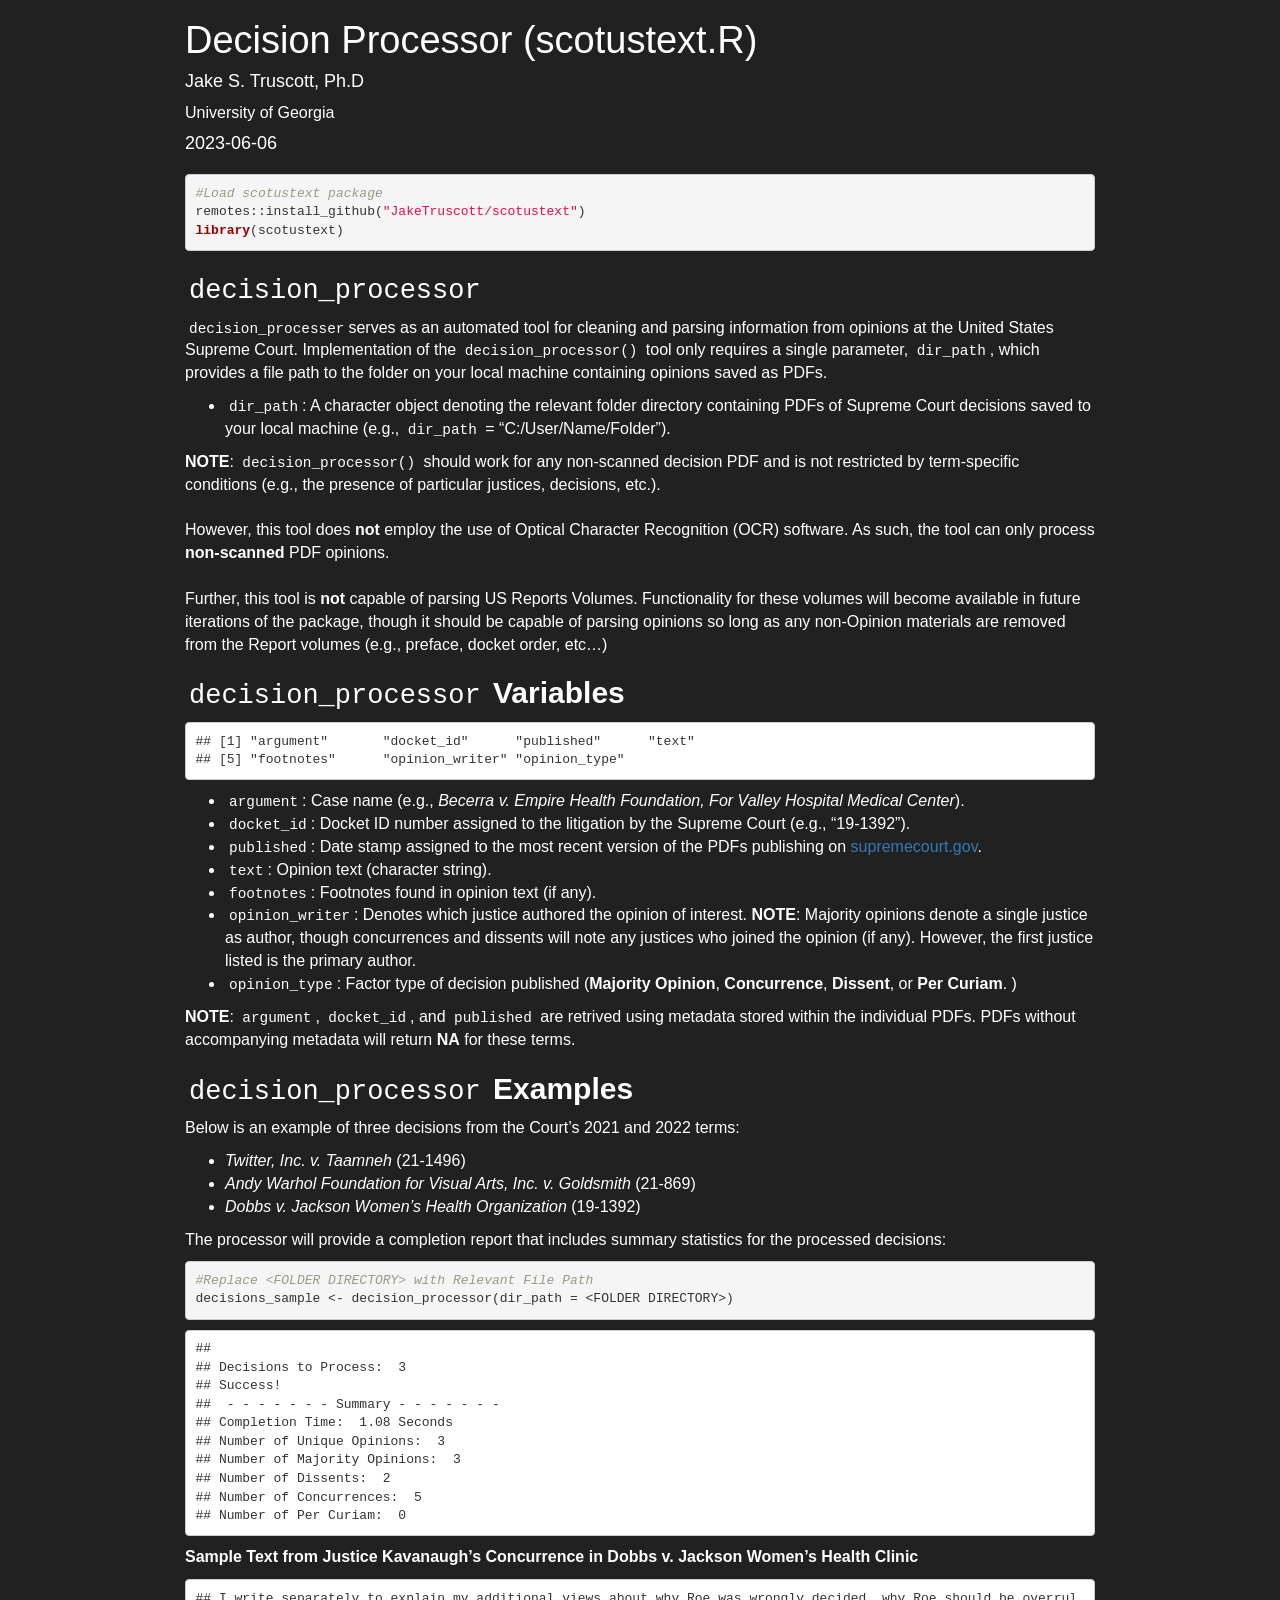
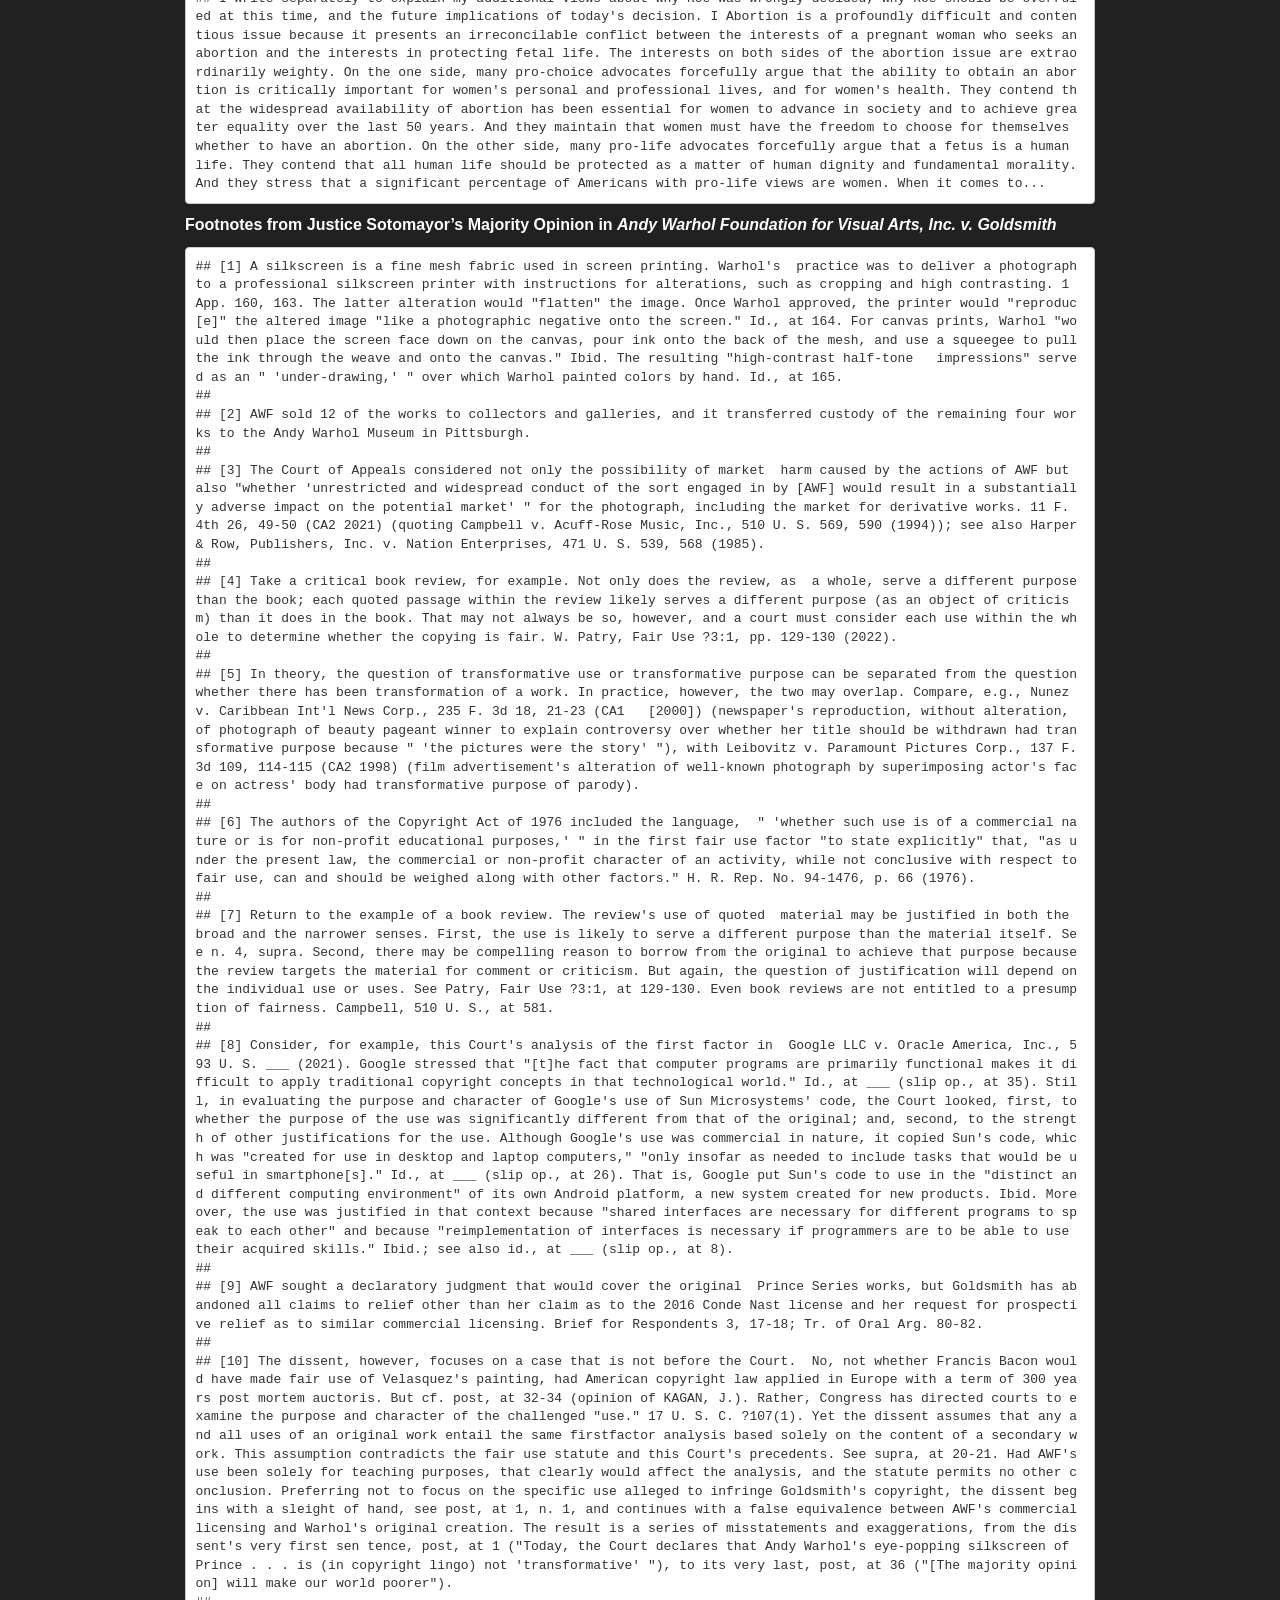
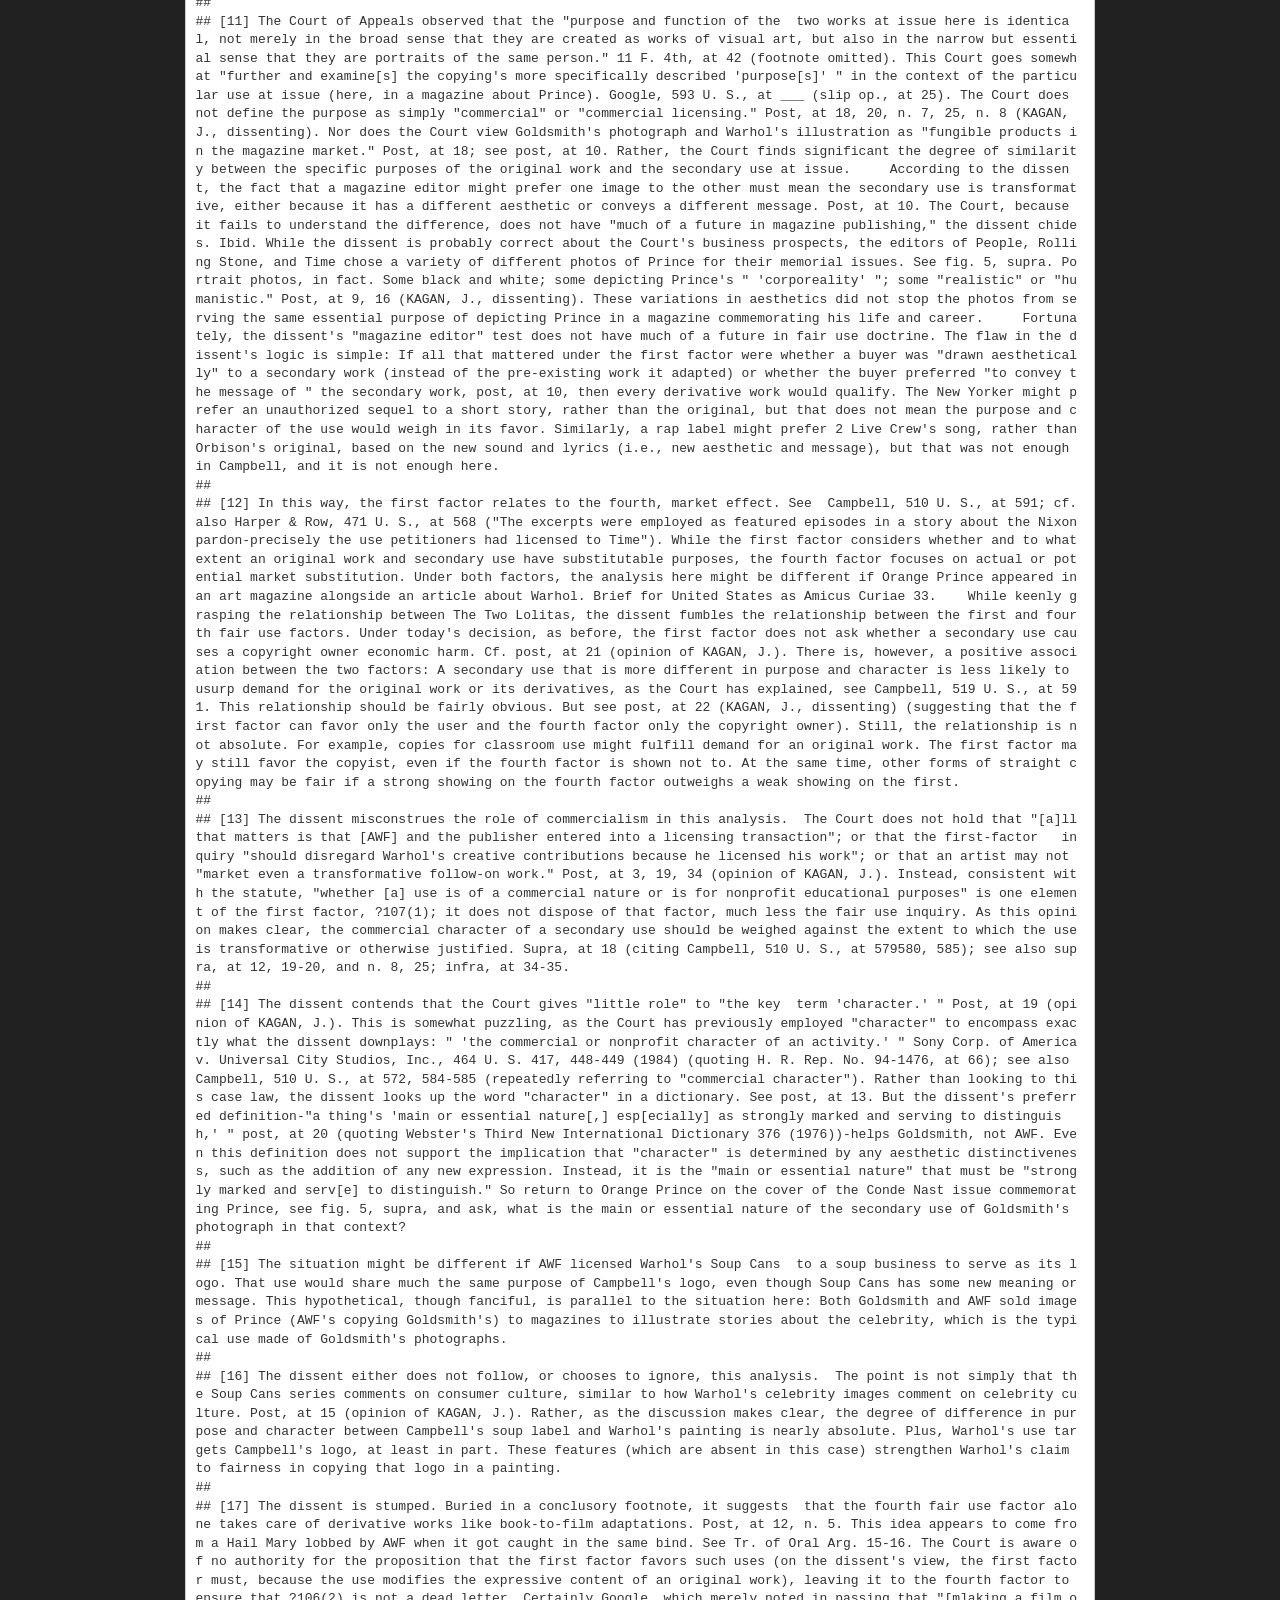
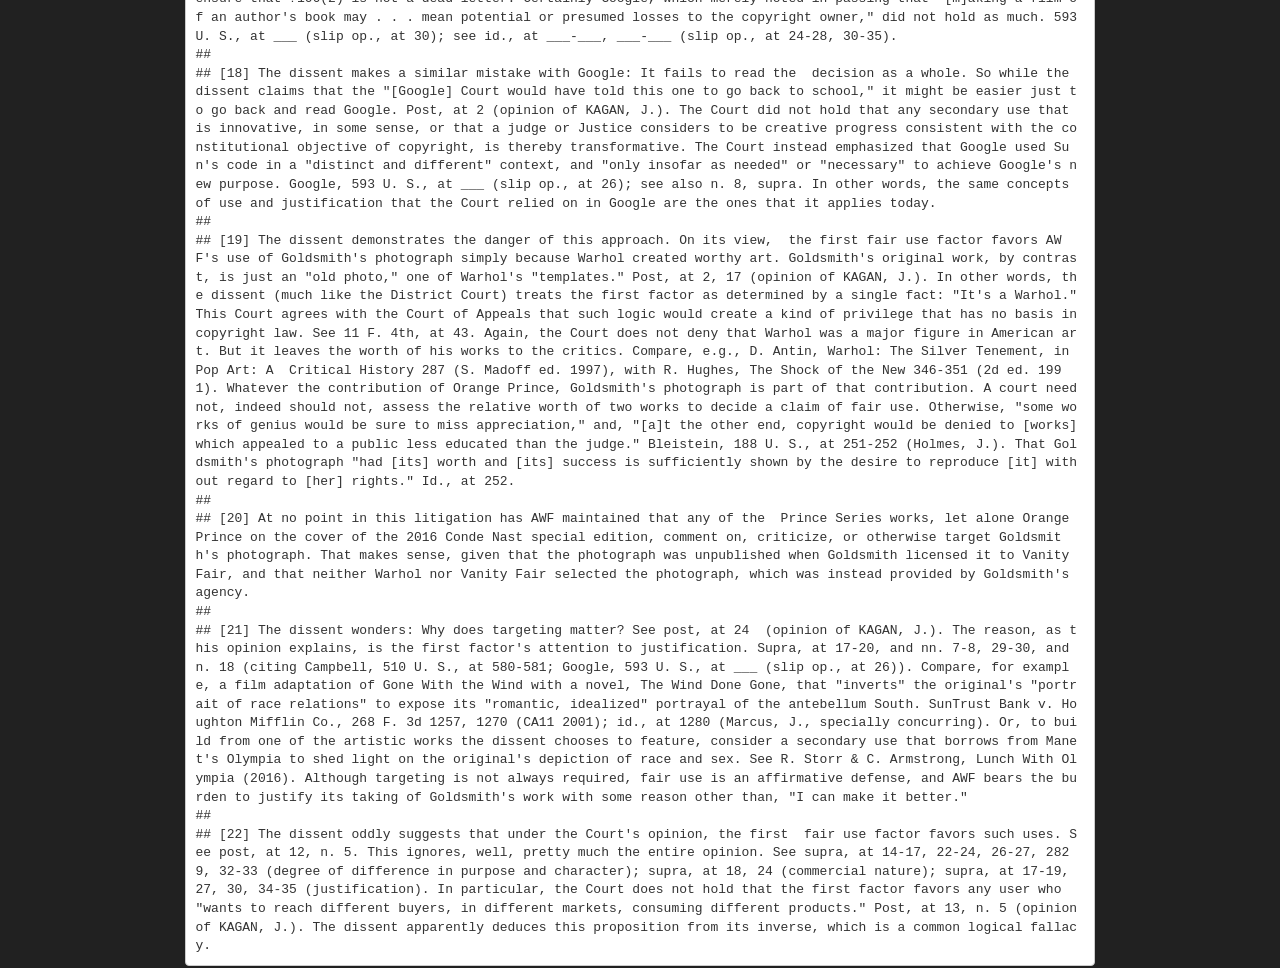
==== commit 022e3d7e: "Update Decision Parser HTML" ====
--- a/docs/decision_parser.html
+++ b/docs/decision_parser.html
@@ -367,7 +367,7 @@
 remotes::install_github(&quot;JakeTruscott/scotustext&quot;)
 library(scotustext)</code></pre>
 <div id="decision_processor-overview" class="section level2">
-<h2><code>decision_processor</code> <strong>Overview</strong></h2>
+<h2><code>decision_processor</code></h2>
 <p><code>decision_processer</code>serves as an automated tool for
 cleaning and parsing information from opinions at the United States
 Supreme Court. Implementation of the <code>decision_processor()</code>
@@ -381,11 +381,13 @@
 “C:/User/Name/Folder”).</li>
 </ul>
 <p><strong>NOTE</strong>: <code>decision_processor()</code> should work
-for any non-scanned decision PDF and is not restricted term-specific
-conditions (e.g., the presence of particular justices, decisions, etc…).
+for any non-scanned decision PDF and is not restricted by term-specific
+conditions (e.g., the presence of particular justices, decisions, etc.). <br><br>
 However, this tool does <strong>not</strong> employ the use of Optical
 Character Recognition (OCR) software. As such, the tool can only process
-<strong>non-scanned</strong> PDF opinions. Further, this tool is
+<strong>non-scanned</strong> PDF opinions. <br><br>
+
+Further, this tool is
 <strong>not</strong> capable of parsing US Reports Volumes.
 Functionality for these volumes will become available in future
 iterations of the package, though it should be capable of parsing
@@ -394,7 +396,7 @@
 </div>
 <div id="decision_processor-variables" class="section level2">
 <h2><code>decision_processor</code> <strong>Variables</strong></h2>
-<pre><code>## [1] &quot;argument&quot;       &quot;docket_id&quot;      &quot;published&quot;      &quot;text&quot;          
+<pre><code>## [1] &quot;argument&quot;       &quot;docket_id&quot;      &quot;published&quot;      &quot;text&quot;
 ## [5] &quot;footnotes&quot;      &quot;opinion_writer&quot; &quot;opinion_type&quot;</code></pre>
 <ul>
 <li><code>argument</code>: Case name (e.g., <em>Becerra v. Empire Health
@@ -434,10 +436,10 @@
 statistics for the processed decisions:</p>
 <pre class="r"><code>#Replace &lt;FOLDER DIRECTORY&gt; with Relevant File Path
 decisions_sample &lt;- decision_processor(dir_path = &lt;FOLDER DIRECTORY&gt;)</code></pre>
-<pre><code>## 
+<pre><code>##
 ## Decisions to Process:  3
 ## Success!
-##  - - - - - - - Summary - - - - - - - 
+##  - - - - - - - Summary - - - - - - -
 ## Completion Time:  1.08 Seconds
 ## Number of Unique Opinions:  3
 ## Number of Majority Opinions:  3
@@ -450,48 +452,48 @@
 <p><strong>Footnotes from Justice Sotomayor’s Majority Opinion in
 <em>Andy Warhol Foundation for Visual Arts, Inc. v. Goldsmith</em>
 </strong></p>
-<pre><code>## [1] A silkscreen is a fine mesh fabric used in screen printing. Warhol&#39;s  practice was to deliver a photograph to a professional silkscreen printer with instructions for alterations, such as cropping and high contrasting. 1 App. 160, 163. The latter alteration would &quot;flatten&quot; the image. Once Warhol approved, the printer would &quot;reproduc[e]&quot; the altered image &quot;like a photographic negative onto the screen.&quot; Id., at 164. For canvas prints, Warhol &quot;would then place the screen face down on the canvas, pour ink onto the back of the mesh, and use a squeegee to pull the ink through the weave and onto the canvas.&quot; Ibid. The resulting &quot;high-contrast half-tone   impressions&quot; served as an &quot; &#39;under-drawing,&#39; &quot; over which Warhol painted colors by hand. Id., at 165.  
-## 
+<pre><code>## [1] A silkscreen is a fine mesh fabric used in screen printing. Warhol&#39;s  practice was to deliver a photograph to a professional silkscreen printer with instructions for alterations, such as cropping and high contrasting. 1 App. 160, 163. The latter alteration would &quot;flatten&quot; the image. Once Warhol approved, the printer would &quot;reproduc[e]&quot; the altered image &quot;like a photographic negative onto the screen.&quot; Id., at 164. For canvas prints, Warhol &quot;would then place the screen face down on the canvas, pour ink onto the back of the mesh, and use a squeegee to pull the ink through the weave and onto the canvas.&quot; Ibid. The resulting &quot;high-contrast half-tone   impressions&quot; served as an &quot; &#39;under-drawing,&#39; &quot; over which Warhol painted colors by hand. Id., at 165.
+##
 ## [2] AWF sold 12 of the works to collectors and galleries, and it transferred custody of the remaining four works to the Andy Warhol Museum in Pittsburgh.
-## 
-## [3] The Court of Appeals considered not only the possibility of market  harm caused by the actions of AWF but also &quot;whether &#39;unrestricted and widespread conduct of the sort engaged in by [AWF] would result in a substantially adverse impact on the potential market&#39; &quot; for the photograph, including the market for derivative works. 11 F. 4th 26, 49-50 (CA2 2021) (quoting Campbell v. Acuff-Rose Music, Inc., 510 U. S. 569, 590 (1994)); see also Harper &amp; Row, Publishers, Inc. v. Nation Enterprises, 471 U. S. 539, 568 (1985).  
-## 
-## [4] Take a critical book review, for example. Not only does the review, as  a whole, serve a different purpose than the book; each quoted passage within the review likely serves a different purpose (as an object of criticism) than it does in the book. That may not always be so, however, and a court must consider each use within the whole to determine whether the copying is fair. W. Patry, Fair Use ?3:1, pp. 129-130 (2022).  
-## 
+##
+## [3] The Court of Appeals considered not only the possibility of market  harm caused by the actions of AWF but also &quot;whether &#39;unrestricted and widespread conduct of the sort engaged in by [AWF] would result in a substantially adverse impact on the potential market&#39; &quot; for the photograph, including the market for derivative works. 11 F. 4th 26, 49-50 (CA2 2021) (quoting Campbell v. Acuff-Rose Music, Inc., 510 U. S. 569, 590 (1994)); see also Harper &amp; Row, Publishers, Inc. v. Nation Enterprises, 471 U. S. 539, 568 (1985).
+##
+## [4] Take a critical book review, for example. Not only does the review, as  a whole, serve a different purpose than the book; each quoted passage within the review likely serves a different purpose (as an object of criticism) than it does in the book. That may not always be so, however, and a court must consider each use within the whole to determine whether the copying is fair. W. Patry, Fair Use ?3:1, pp. 129-130 (2022).
+##
 ## [5] In theory, the question of transformative use or transformative purpose can be separated from the question whether there has been transformation of a work. In practice, however, the two may overlap. Compare, e.g., Nunez v. Caribbean Int&#39;l News Corp., 235 F. 3d 18, 21-23 (CA1   [2000]) (newspaper&#39;s reproduction, without alteration, of photograph of beauty pageant winner to explain controversy over whether her title should be withdrawn had transformative purpose because &quot; &#39;the pictures were the story&#39; &quot;), with Leibovitz v. Paramount Pictures Corp., 137 F. 3d 109, 114-115 (CA2 1998) (film advertisement&#39;s alteration of well-known photograph by superimposing actor&#39;s face on actress&#39; body had transformative purpose of parody).
-## 
-## [6] The authors of the Copyright Act of 1976 included the language,  &quot; &#39;whether such use is of a commercial nature or is for non-profit educational purposes,&#39; &quot; in the first fair use factor &quot;to state explicitly&quot; that, &quot;as under the present law, the commercial or non-profit character of an activity, while not conclusive with respect to fair use, can and should be weighed along with other factors.&quot; H. R. Rep. No. 94-1476, p. 66 (1976).  
-## 
-## [7] Return to the example of a book review. The review&#39;s use of quoted  material may be justified in both the broad and the narrower senses. First, the use is likely to serve a different purpose than the material itself. See n. 4, supra. Second, there may be compelling reason to borrow from the original to achieve that purpose because the review targets the material for comment or criticism. But again, the question of justification will depend on the individual use or uses. See Patry, Fair Use ?3:1, at 129-130. Even book reviews are not entitled to a presumption of fairness. Campbell, 510 U. S., at 581.  
-## 
-## [8] Consider, for example, this Court&#39;s analysis of the first factor in  Google LLC v. Oracle America, Inc., 593 U. S. ___ (2021). Google stressed that &quot;[t]he fact that computer programs are primarily functional makes it difficult to apply traditional copyright concepts in that technological world.&quot; Id., at ___ (slip op., at 35). Still, in evaluating the purpose and character of Google&#39;s use of Sun Microsystems&#39; code, the Court looked, first, to whether the purpose of the use was significantly different from that of the original; and, second, to the strength of other justifications for the use. Although Google&#39;s use was commercial in nature, it copied Sun&#39;s code, which was &quot;created for use in desktop and laptop computers,&quot; &quot;only insofar as needed to include tasks that would be useful in smartphone[s].&quot; Id., at ___ (slip op., at 26). That is, Google put Sun&#39;s code to use in the &quot;distinct and different computing environment&quot; of its own Android platform, a new system created for new products. Ibid. Moreover, the use was justified in that context because &quot;shared interfaces are necessary for different programs to speak to each other&quot; and because &quot;reimplementation of interfaces is necessary if programmers are to be able to use their acquired skills.&quot; Ibid.; see also id., at ___ (slip op., at 8).  
-## 
-## [9] AWF sought a declaratory judgment that would cover the original  Prince Series works, but Goldsmith has abandoned all claims to relief other than her claim as to the 2016 Conde Nast license and her request for prospective relief as to similar commercial licensing. Brief for Respondents 3, 17-18; Tr. of Oral Arg. 80-82. 
-## 
-## [10] The dissent, however, focuses on a case that is not before the Court.  No, not whether Francis Bacon would have made fair use of Velasquez&#39;s painting, had American copyright law applied in Europe with a term of 300 years post mortem auctoris. But cf. post, at 32-34 (opinion of KAGAN, J.). Rather, Congress has directed courts to examine the purpose and character of the challenged &quot;use.&quot; 17 U. S. C. ?107(1). Yet the dissent assumes that any and all uses of an original work entail the same firstfactor analysis based solely on the content of a secondary work. This assumption contradicts the fair use statute and this Court&#39;s precedents. See supra, at 20-21. Had AWF&#39;s use been solely for teaching purposes, that clearly would affect the analysis, and the statute permits no other conclusion. Preferring not to focus on the specific use alleged to infringe Goldsmith&#39;s copyright, the dissent begins with a sleight of hand, see post, at 1, n. 1, and continues with a false equivalence between AWF&#39;s commercial licensing and Warhol&#39;s original creation. The result is a series of misstatements and exaggerations, from the dissent&#39;s very first sen tence, post, at 1 (&quot;Today, the Court declares that Andy Warhol&#39;s eye-popping silkscreen of Prince . . . is (in copyright lingo) not &#39;transformative&#39; &quot;), to its very last, post, at 36 (&quot;[The majority opinion] will make our world poorer&quot;).  
-## 
-## [11] The Court of Appeals observed that the &quot;purpose and function of the  two works at issue here is identical, not merely in the broad sense that they are created as works of visual art, but also in the narrow but essential sense that they are portraits of the same person.&quot; 11 F. 4th, at 42 (footnote omitted). This Court goes somewhat &quot;further and examine[s] the copying&#39;s more specifically described &#39;purpose[s]&#39; &quot; in the context of the particular use at issue (here, in a magazine about Prince). Google, 593 U. S., at ___ (slip op., at 25). The Court does not define the purpose as simply &quot;commercial&quot; or &quot;commercial licensing.&quot; Post, at 18, 20, n. 7, 25, n. 8 (KAGAN, J., dissenting). Nor does the Court view Goldsmith&#39;s photograph and Warhol&#39;s illustration as &quot;fungible products in the magazine market.&quot; Post, at 18; see post, at 10. Rather, the Court finds significant the degree of similarity between the specific purposes of the original work and the secondary use at issue.     According to the dissent, the fact that a magazine editor might prefer one image to the other must mean the secondary use is transformative, either because it has a different aesthetic or conveys a different message. Post, at 10. The Court, because it fails to understand the difference, does not have &quot;much of a future in magazine publishing,&quot; the dissent chides. Ibid. While the dissent is probably correct about the Court&#39;s business prospects, the editors of People, Rolling Stone, and Time chose a variety of different photos of Prince for their memorial issues. See fig. 5, supra. Portrait photos, in fact. Some black and white; some depicting Prince&#39;s &quot; &#39;corporeality&#39; &quot;; some &quot;realistic&quot; or &quot;humanistic.&quot; Post, at 9, 16 (KAGAN, J., dissenting). These variations in aesthetics did not stop the photos from serving the same essential purpose of depicting Prince in a magazine commemorating his life and career.     Fortunately, the dissent&#39;s &quot;magazine editor&quot; test does not have much of a future in fair use doctrine. The flaw in the dissent&#39;s logic is simple: If all that mattered under the first factor were whether a buyer was &quot;drawn aesthetically&quot; to a secondary work (instead of the pre-existing work it adapted) or whether the buyer preferred &quot;to convey the message of &quot; the secondary work, post, at 10, then every derivative work would qualify. The New Yorker might prefer an unauthorized sequel to a short story, rather than the original, but that does not mean the purpose and character of the use would weigh in its favor. Similarly, a rap label might prefer 2 Live Crew&#39;s song, rather than Orbison&#39;s original, based on the new sound and lyrics (i.e., new aesthetic and message), but that was not enough in Campbell, and it is not enough here.  
-## 
-## [12] In this way, the first factor relates to the fourth, market effect. See  Campbell, 510 U. S., at 591; cf. also Harper &amp; Row, 471 U. S., at 568 (&quot;The excerpts were employed as featured episodes in a story about the Nixon pardon-precisely the use petitioners had licensed to Time&quot;). While the first factor considers whether and to what extent an original work and secondary use have substitutable purposes, the fourth factor focuses on actual or potential market substitution. Under both factors, the analysis here might be different if Orange Prince appeared in an art magazine alongside an article about Warhol. Brief for United States as Amicus Curiae 33.    While keenly grasping the relationship between The Two Lolitas, the dissent fumbles the relationship between the first and fourth fair use factors. Under today&#39;s decision, as before, the first factor does not ask whether a secondary use causes a copyright owner economic harm. Cf. post, at 21 (opinion of KAGAN, J.). There is, however, a positive association between the two factors: A secondary use that is more different in purpose and character is less likely to usurp demand for the original work or its derivatives, as the Court has explained, see Campbell, 519 U. S., at 591. This relationship should be fairly obvious. But see post, at 22 (KAGAN, J., dissenting) (suggesting that the first factor can favor only the user and the fourth factor only the copyright owner). Still, the relationship is not absolute. For example, copies for classroom use might fulfill demand for an original work. The first factor may still favor the copyist, even if the fourth factor is shown not to. At the same time, other forms of straight copying may be fair if a strong showing on the fourth factor outweighs a weak showing on the first.  
-## 
-## [13] The dissent misconstrues the role of commercialism in this analysis.  The Court does not hold that &quot;[a]ll that matters is that [AWF] and the publisher entered into a licensing transaction&quot;; or that the first-factor   inquiry &quot;should disregard Warhol&#39;s creative contributions because he licensed his work&quot;; or that an artist may not &quot;market even a transformative follow-on work.&quot; Post, at 3, 19, 34 (opinion of KAGAN, J.). Instead, consistent with the statute, &quot;whether [a] use is of a commercial nature or is for nonprofit educational purposes&quot; is one element of the first factor, ?107(1); it does not dispose of that factor, much less the fair use inquiry. As this opinion makes clear, the commercial character of a secondary use should be weighed against the extent to which the use is transformative or otherwise justified. Supra, at 18 (citing Campbell, 510 U. S., at 579580, 585); see also supra, at 12, 19-20, and n. 8, 25; infra, at 34-35.  
-## 
+##
+## [6] The authors of the Copyright Act of 1976 included the language,  &quot; &#39;whether such use is of a commercial nature or is for non-profit educational purposes,&#39; &quot; in the first fair use factor &quot;to state explicitly&quot; that, &quot;as under the present law, the commercial or non-profit character of an activity, while not conclusive with respect to fair use, can and should be weighed along with other factors.&quot; H. R. Rep. No. 94-1476, p. 66 (1976).
+##
+## [7] Return to the example of a book review. The review&#39;s use of quoted  material may be justified in both the broad and the narrower senses. First, the use is likely to serve a different purpose than the material itself. See n. 4, supra. Second, there may be compelling reason to borrow from the original to achieve that purpose because the review targets the material for comment or criticism. But again, the question of justification will depend on the individual use or uses. See Patry, Fair Use ?3:1, at 129-130. Even book reviews are not entitled to a presumption of fairness. Campbell, 510 U. S., at 581.
+##
+## [8] Consider, for example, this Court&#39;s analysis of the first factor in  Google LLC v. Oracle America, Inc., 593 U. S. ___ (2021). Google stressed that &quot;[t]he fact that computer programs are primarily functional makes it difficult to apply traditional copyright concepts in that technological world.&quot; Id., at ___ (slip op., at 35). Still, in evaluating the purpose and character of Google&#39;s use of Sun Microsystems&#39; code, the Court looked, first, to whether the purpose of the use was significantly different from that of the original; and, second, to the strength of other justifications for the use. Although Google&#39;s use was commercial in nature, it copied Sun&#39;s code, which was &quot;created for use in desktop and laptop computers,&quot; &quot;only insofar as needed to include tasks that would be useful in smartphone[s].&quot; Id., at ___ (slip op., at 26). That is, Google put Sun&#39;s code to use in the &quot;distinct and different computing environment&quot; of its own Android platform, a new system created for new products. Ibid. Moreover, the use was justified in that context because &quot;shared interfaces are necessary for different programs to speak to each other&quot; and because &quot;reimplementation of interfaces is necessary if programmers are to be able to use their acquired skills.&quot; Ibid.; see also id., at ___ (slip op., at 8).
+##
+## [9] AWF sought a declaratory judgment that would cover the original  Prince Series works, but Goldsmith has abandoned all claims to relief other than her claim as to the 2016 Conde Nast license and her request for prospective relief as to similar commercial licensing. Brief for Respondents 3, 17-18; Tr. of Oral Arg. 80-82.
+##
+## [10] The dissent, however, focuses on a case that is not before the Court.  No, not whether Francis Bacon would have made fair use of Velasquez&#39;s painting, had American copyright law applied in Europe with a term of 300 years post mortem auctoris. But cf. post, at 32-34 (opinion of KAGAN, J.). Rather, Congress has directed courts to examine the purpose and character of the challenged &quot;use.&quot; 17 U. S. C. ?107(1). Yet the dissent assumes that any and all uses of an original work entail the same firstfactor analysis based solely on the content of a secondary work. This assumption contradicts the fair use statute and this Court&#39;s precedents. See supra, at 20-21. Had AWF&#39;s use been solely for teaching purposes, that clearly would affect the analysis, and the statute permits no other conclusion. Preferring not to focus on the specific use alleged to infringe Goldsmith&#39;s copyright, the dissent begins with a sleight of hand, see post, at 1, n. 1, and continues with a false equivalence between AWF&#39;s commercial licensing and Warhol&#39;s original creation. The result is a series of misstatements and exaggerations, from the dissent&#39;s very first sen tence, post, at 1 (&quot;Today, the Court declares that Andy Warhol&#39;s eye-popping silkscreen of Prince . . . is (in copyright lingo) not &#39;transformative&#39; &quot;), to its very last, post, at 36 (&quot;[The majority opinion] will make our world poorer&quot;).
+##
+## [11] The Court of Appeals observed that the &quot;purpose and function of the  two works at issue here is identical, not merely in the broad sense that they are created as works of visual art, but also in the narrow but essential sense that they are portraits of the same person.&quot; 11 F. 4th, at 42 (footnote omitted). This Court goes somewhat &quot;further and examine[s] the copying&#39;s more specifically described &#39;purpose[s]&#39; &quot; in the context of the particular use at issue (here, in a magazine about Prince). Google, 593 U. S., at ___ (slip op., at 25). The Court does not define the purpose as simply &quot;commercial&quot; or &quot;commercial licensing.&quot; Post, at 18, 20, n. 7, 25, n. 8 (KAGAN, J., dissenting). Nor does the Court view Goldsmith&#39;s photograph and Warhol&#39;s illustration as &quot;fungible products in the magazine market.&quot; Post, at 18; see post, at 10. Rather, the Court finds significant the degree of similarity between the specific purposes of the original work and the secondary use at issue.     According to the dissent, the fact that a magazine editor might prefer one image to the other must mean the secondary use is transformative, either because it has a different aesthetic or conveys a different message. Post, at 10. The Court, because it fails to understand the difference, does not have &quot;much of a future in magazine publishing,&quot; the dissent chides. Ibid. While the dissent is probably correct about the Court&#39;s business prospects, the editors of People, Rolling Stone, and Time chose a variety of different photos of Prince for their memorial issues. See fig. 5, supra. Portrait photos, in fact. Some black and white; some depicting Prince&#39;s &quot; &#39;corporeality&#39; &quot;; some &quot;realistic&quot; or &quot;humanistic.&quot; Post, at 9, 16 (KAGAN, J., dissenting). These variations in aesthetics did not stop the photos from serving the same essential purpose of depicting Prince in a magazine commemorating his life and career.     Fortunately, the dissent&#39;s &quot;magazine editor&quot; test does not have much of a future in fair use doctrine. The flaw in the dissent&#39;s logic is simple: If all that mattered under the first factor were whether a buyer was &quot;drawn aesthetically&quot; to a secondary work (instead of the pre-existing work it adapted) or whether the buyer preferred &quot;to convey the message of &quot; the secondary work, post, at 10, then every derivative work would qualify. The New Yorker might prefer an unauthorized sequel to a short story, rather than the original, but that does not mean the purpose and character of the use would weigh in its favor. Similarly, a rap label might prefer 2 Live Crew&#39;s song, rather than Orbison&#39;s original, based on the new sound and lyrics (i.e., new aesthetic and message), but that was not enough in Campbell, and it is not enough here.
+##
+## [12] In this way, the first factor relates to the fourth, market effect. See  Campbell, 510 U. S., at 591; cf. also Harper &amp; Row, 471 U. S., at 568 (&quot;The excerpts were employed as featured episodes in a story about the Nixon pardon-precisely the use petitioners had licensed to Time&quot;). While the first factor considers whether and to what extent an original work and secondary use have substitutable purposes, the fourth factor focuses on actual or potential market substitution. Under both factors, the analysis here might be different if Orange Prince appeared in an art magazine alongside an article about Warhol. Brief for United States as Amicus Curiae 33.    While keenly grasping the relationship between The Two Lolitas, the dissent fumbles the relationship between the first and fourth fair use factors. Under today&#39;s decision, as before, the first factor does not ask whether a secondary use causes a copyright owner economic harm. Cf. post, at 21 (opinion of KAGAN, J.). There is, however, a positive association between the two factors: A secondary use that is more different in purpose and character is less likely to usurp demand for the original work or its derivatives, as the Court has explained, see Campbell, 519 U. S., at 591. This relationship should be fairly obvious. But see post, at 22 (KAGAN, J., dissenting) (suggesting that the first factor can favor only the user and the fourth factor only the copyright owner). Still, the relationship is not absolute. For example, copies for classroom use might fulfill demand for an original work. The first factor may still favor the copyist, even if the fourth factor is shown not to. At the same time, other forms of straight copying may be fair if a strong showing on the fourth factor outweighs a weak showing on the first.
+##
+## [13] The dissent misconstrues the role of commercialism in this analysis.  The Court does not hold that &quot;[a]ll that matters is that [AWF] and the publisher entered into a licensing transaction&quot;; or that the first-factor   inquiry &quot;should disregard Warhol&#39;s creative contributions because he licensed his work&quot;; or that an artist may not &quot;market even a transformative follow-on work.&quot; Post, at 3, 19, 34 (opinion of KAGAN, J.). Instead, consistent with the statute, &quot;whether [a] use is of a commercial nature or is for nonprofit educational purposes&quot; is one element of the first factor, ?107(1); it does not dispose of that factor, much less the fair use inquiry. As this opinion makes clear, the commercial character of a secondary use should be weighed against the extent to which the use is transformative or otherwise justified. Supra, at 18 (citing Campbell, 510 U. S., at 579580, 585); see also supra, at 12, 19-20, and n. 8, 25; infra, at 34-35.
+##
 ## [14] The dissent contends that the Court gives &quot;little role&quot; to &quot;the key  term &#39;character.&#39; &quot; Post, at 19 (opinion of KAGAN, J.). This is somewhat puzzling, as the Court has previously employed &quot;character&quot; to encompass exactly what the dissent downplays: &quot; &#39;the commercial or nonprofit character of an activity.&#39; &quot; Sony Corp. of America v. Universal City Studios, Inc., 464 U. S. 417, 448-449 (1984) (quoting H. R. Rep. No. 94-1476, at 66); see also Campbell, 510 U. S., at 572, 584-585 (repeatedly referring to &quot;commercial character&quot;). Rather than looking to this case law, the dissent looks up the word &quot;character&quot; in a dictionary. See post, at 13. But the dissent&#39;s preferred definition-&quot;a thing&#39;s &#39;main or essential nature[,] esp[ecially] as strongly marked and serving to distinguish,&#39; &quot; post, at 20 (quoting Webster&#39;s Third New International Dictionary 376 (1976))-helps Goldsmith, not AWF. Even this definition does not support the implication that &quot;character&quot; is determined by any aesthetic distinctiveness, such as the addition of any new expression. Instead, it is the &quot;main or essential nature&quot; that must be &quot;strongly marked and serv[e] to distinguish.&quot; So return to Orange Prince on the cover of the Conde Nast issue commemorating Prince, see fig. 5, supra, and ask, what is the main or essential nature of the secondary use of Goldsmith&#39;s photograph in that context?
-## 
-## [15] The situation might be different if AWF licensed Warhol&#39;s Soup Cans  to a soup business to serve as its logo. That use would share much the same purpose of Campbell&#39;s logo, even though Soup Cans has some new meaning or message. This hypothetical, though fanciful, is parallel to the situation here: Both Goldsmith and AWF sold images of Prince (AWF&#39;s copying Goldsmith&#39;s) to magazines to illustrate stories about the celebrity, which is the typical use made of Goldsmith&#39;s photographs. 
-## 
-## [16] The dissent either does not follow, or chooses to ignore, this analysis.  The point is not simply that the Soup Cans series comments on consumer culture, similar to how Warhol&#39;s celebrity images comment on celebrity culture. Post, at 15 (opinion of KAGAN, J.). Rather, as the discussion makes clear, the degree of difference in purpose and character between Campbell&#39;s soup label and Warhol&#39;s painting is nearly absolute. Plus, Warhol&#39;s use targets Campbell&#39;s logo, at least in part. These features (which are absent in this case) strengthen Warhol&#39;s claim to fairness in copying that logo in a painting.  
-## 
-## [17] The dissent is stumped. Buried in a conclusory footnote, it suggests  that the fourth fair use factor alone takes care of derivative works like book-to-film adaptations. Post, at 12, n. 5. This idea appears to come from a Hail Mary lobbed by AWF when it got caught in the same bind. See Tr. of Oral Arg. 15-16. The Court is aware of no authority for the proposition that the first factor favors such uses (on the dissent&#39;s view, the first factor must, because the use modifies the expressive content of an original work), leaving it to the fourth factor to ensure that ?106(2) is not a dead letter. Certainly Google, which merely noted in passing that &quot;[m]aking a film of an author&#39;s book may . . . mean potential or presumed losses to the copyright owner,&quot; did not hold as much. 593 U. S., at ___ (slip op., at 30); see id., at ___-___, ___-___ (slip op., at 24-28, 30-35).  
-## 
-## [18] The dissent makes a similar mistake with Google: It fails to read the  decision as a whole. So while the dissent claims that the &quot;[Google] Court would have told this one to go back to school,&quot; it might be easier just to go back and read Google. Post, at 2 (opinion of KAGAN, J.). The Court did not hold that any secondary use that is innovative, in some sense, or that a judge or Justice considers to be creative progress consistent with the constitutional objective of copyright, is thereby transformative. The Court instead emphasized that Google used Sun&#39;s code in a &quot;distinct and different&quot; context, and &quot;only insofar as needed&quot; or &quot;necessary&quot; to achieve Google&#39;s new purpose. Google, 593 U. S., at ___ (slip op., at 26); see also n. 8, supra. In other words, the same concepts of use and justification that the Court relied on in Google are the ones that it applies today.  
-## 
-## [19] The dissent demonstrates the danger of this approach. On its view,  the first fair use factor favors AWF&#39;s use of Goldsmith&#39;s photograph simply because Warhol created worthy art. Goldsmith&#39;s original work, by contrast, is just an &quot;old photo,&quot; one of Warhol&#39;s &quot;templates.&quot; Post, at 2, 17 (opinion of KAGAN, J.). In other words, the dissent (much like the District Court) treats the first factor as determined by a single fact: &quot;It&#39;s a Warhol.&quot; This Court agrees with the Court of Appeals that such logic would create a kind of privilege that has no basis in copyright law. See 11 F. 4th, at 43. Again, the Court does not deny that Warhol was a major figure in American art. But it leaves the worth of his works to the critics. Compare, e.g., D. Antin, Warhol: The Silver Tenement, in Pop Art: A  Critical History 287 (S. Madoff ed. 1997), with R. Hughes, The Shock of the New 346-351 (2d ed. 1991). Whatever the contribution of Orange Prince, Goldsmith&#39;s photograph is part of that contribution. A court need not, indeed should not, assess the relative worth of two works to decide a claim of fair use. Otherwise, &quot;some works of genius would be sure to miss appreciation,&quot; and, &quot;[a]t the other end, copyright would be denied to [works] which appealed to a public less educated than the judge.&quot; Bleistein, 188 U. S., at 251-252 (Holmes, J.). That Goldsmith&#39;s photograph &quot;had [its] worth and [its] success is sufficiently shown by the desire to reproduce [it] without regard to [her] rights.&quot; Id., at 252.  
-## 
-## [20] At no point in this litigation has AWF maintained that any of the  Prince Series works, let alone Orange Prince on the cover of the 2016 Conde Nast special edition, comment on, criticize, or otherwise target Goldsmith&#39;s photograph. That makes sense, given that the photograph was unpublished when Goldsmith licensed it to Vanity Fair, and that neither Warhol nor Vanity Fair selected the photograph, which was instead provided by Goldsmith&#39;s agency.  
-## 
-## [21] The dissent wonders: Why does targeting matter? See post, at 24  (opinion of KAGAN, J.). The reason, as this opinion explains, is the first factor&#39;s attention to justification. Supra, at 17-20, and nn. 7-8, 29-30, and n. 18 (citing Campbell, 510 U. S., at 580-581; Google, 593 U. S., at ___ (slip op., at 26)). Compare, for example, a film adaptation of Gone With the Wind with a novel, The Wind Done Gone, that &quot;inverts&quot; the original&#39;s &quot;portrait of race relations&quot; to expose its &quot;romantic, idealized&quot; portrayal of the antebellum South. SunTrust Bank v. Houghton Mifflin Co., 268 F. 3d 1257, 1270 (CA11 2001); id., at 1280 (Marcus, J., specially concurring). Or, to build from one of the artistic works the dissent chooses to feature, consider a secondary use that borrows from Manet&#39;s Olympia to shed light on the original&#39;s depiction of race and sex. See R. Storr &amp; C. Armstrong, Lunch With Olympia (2016). Although targeting is not always required, fair use is an affirmative defense, and AWF bears the burden to justify its taking of Goldsmith&#39;s work with some reason other than, &quot;I can make it better.&quot;  
-## 
+##
+## [15] The situation might be different if AWF licensed Warhol&#39;s Soup Cans  to a soup business to serve as its logo. That use would share much the same purpose of Campbell&#39;s logo, even though Soup Cans has some new meaning or message. This hypothetical, though fanciful, is parallel to the situation here: Both Goldsmith and AWF sold images of Prince (AWF&#39;s copying Goldsmith&#39;s) to magazines to illustrate stories about the celebrity, which is the typical use made of Goldsmith&#39;s photographs.
+##
+## [16] The dissent either does not follow, or chooses to ignore, this analysis.  The point is not simply that the Soup Cans series comments on consumer culture, similar to how Warhol&#39;s celebrity images comment on celebrity culture. Post, at 15 (opinion of KAGAN, J.). Rather, as the discussion makes clear, the degree of difference in purpose and character between Campbell&#39;s soup label and Warhol&#39;s painting is nearly absolute. Plus, Warhol&#39;s use targets Campbell&#39;s logo, at least in part. These features (which are absent in this case) strengthen Warhol&#39;s claim to fairness in copying that logo in a painting.
+##
+## [17] The dissent is stumped. Buried in a conclusory footnote, it suggests  that the fourth fair use factor alone takes care of derivative works like book-to-film adaptations. Post, at 12, n. 5. This idea appears to come from a Hail Mary lobbed by AWF when it got caught in the same bind. See Tr. of Oral Arg. 15-16. The Court is aware of no authority for the proposition that the first factor favors such uses (on the dissent&#39;s view, the first factor must, because the use modifies the expressive content of an original work), leaving it to the fourth factor to ensure that ?106(2) is not a dead letter. Certainly Google, which merely noted in passing that &quot;[m]aking a film of an author&#39;s book may . . . mean potential or presumed losses to the copyright owner,&quot; did not hold as much. 593 U. S., at ___ (slip op., at 30); see id., at ___-___, ___-___ (slip op., at 24-28, 30-35).
+##
+## [18] The dissent makes a similar mistake with Google: It fails to read the  decision as a whole. So while the dissent claims that the &quot;[Google] Court would have told this one to go back to school,&quot; it might be easier just to go back and read Google. Post, at 2 (opinion of KAGAN, J.). The Court did not hold that any secondary use that is innovative, in some sense, or that a judge or Justice considers to be creative progress consistent with the constitutional objective of copyright, is thereby transformative. The Court instead emphasized that Google used Sun&#39;s code in a &quot;distinct and different&quot; context, and &quot;only insofar as needed&quot; or &quot;necessary&quot; to achieve Google&#39;s new purpose. Google, 593 U. S., at ___ (slip op., at 26); see also n. 8, supra. In other words, the same concepts of use and justification that the Court relied on in Google are the ones that it applies today.
+##
+## [19] The dissent demonstrates the danger of this approach. On its view,  the first fair use factor favors AWF&#39;s use of Goldsmith&#39;s photograph simply because Warhol created worthy art. Goldsmith&#39;s original work, by contrast, is just an &quot;old photo,&quot; one of Warhol&#39;s &quot;templates.&quot; Post, at 2, 17 (opinion of KAGAN, J.). In other words, the dissent (much like the District Court) treats the first factor as determined by a single fact: &quot;It&#39;s a Warhol.&quot; This Court agrees with the Court of Appeals that such logic would create a kind of privilege that has no basis in copyright law. See 11 F. 4th, at 43. Again, the Court does not deny that Warhol was a major figure in American art. But it leaves the worth of his works to the critics. Compare, e.g., D. Antin, Warhol: The Silver Tenement, in Pop Art: A  Critical History 287 (S. Madoff ed. 1997), with R. Hughes, The Shock of the New 346-351 (2d ed. 1991). Whatever the contribution of Orange Prince, Goldsmith&#39;s photograph is part of that contribution. A court need not, indeed should not, assess the relative worth of two works to decide a claim of fair use. Otherwise, &quot;some works of genius would be sure to miss appreciation,&quot; and, &quot;[a]t the other end, copyright would be denied to [works] which appealed to a public less educated than the judge.&quot; Bleistein, 188 U. S., at 251-252 (Holmes, J.). That Goldsmith&#39;s photograph &quot;had [its] worth and [its] success is sufficiently shown by the desire to reproduce [it] without regard to [her] rights.&quot; Id., at 252.
+##
+## [20] At no point in this litigation has AWF maintained that any of the  Prince Series works, let alone Orange Prince on the cover of the 2016 Conde Nast special edition, comment on, criticize, or otherwise target Goldsmith&#39;s photograph. That makes sense, given that the photograph was unpublished when Goldsmith licensed it to Vanity Fair, and that neither Warhol nor Vanity Fair selected the photograph, which was instead provided by Goldsmith&#39;s agency.
+##
+## [21] The dissent wonders: Why does targeting matter? See post, at 24  (opinion of KAGAN, J.). The reason, as this opinion explains, is the first factor&#39;s attention to justification. Supra, at 17-20, and nn. 7-8, 29-30, and n. 18 (citing Campbell, 510 U. S., at 580-581; Google, 593 U. S., at ___ (slip op., at 26)). Compare, for example, a film adaptation of Gone With the Wind with a novel, The Wind Done Gone, that &quot;inverts&quot; the original&#39;s &quot;portrait of race relations&quot; to expose its &quot;romantic, idealized&quot; portrayal of the antebellum South. SunTrust Bank v. Houghton Mifflin Co., 268 F. 3d 1257, 1270 (CA11 2001); id., at 1280 (Marcus, J., specially concurring). Or, to build from one of the artistic works the dissent chooses to feature, consider a secondary use that borrows from Manet&#39;s Olympia to shed light on the original&#39;s depiction of race and sex. See R. Storr &amp; C. Armstrong, Lunch With Olympia (2016). Although targeting is not always required, fair use is an affirmative defense, and AWF bears the burden to justify its taking of Goldsmith&#39;s work with some reason other than, &quot;I can make it better.&quot;
+##
 ## [22] The dissent oddly suggests that under the Court&#39;s opinion, the first  fair use factor favors such uses. See post, at 12, n. 5. This ignores, well, pretty much the entire opinion. See supra, at 14-17, 22-24, 26-27, 2829, 32-33 (degree of difference in purpose and character); supra, at 18, 24 (commercial nature); supra, at 17-19, 27, 30, 34-35 (justification). In particular, the Court does not hold that the first factor favors any user who &quot;wants to reach different buyers, in different markets, consuming different products.&quot; Post, at 13, n. 5 (opinion of KAGAN, J.). The dissent apparently deduces this proposition from its inverse, which is a common logical fallacy.</code></pre>
 </div>
 
